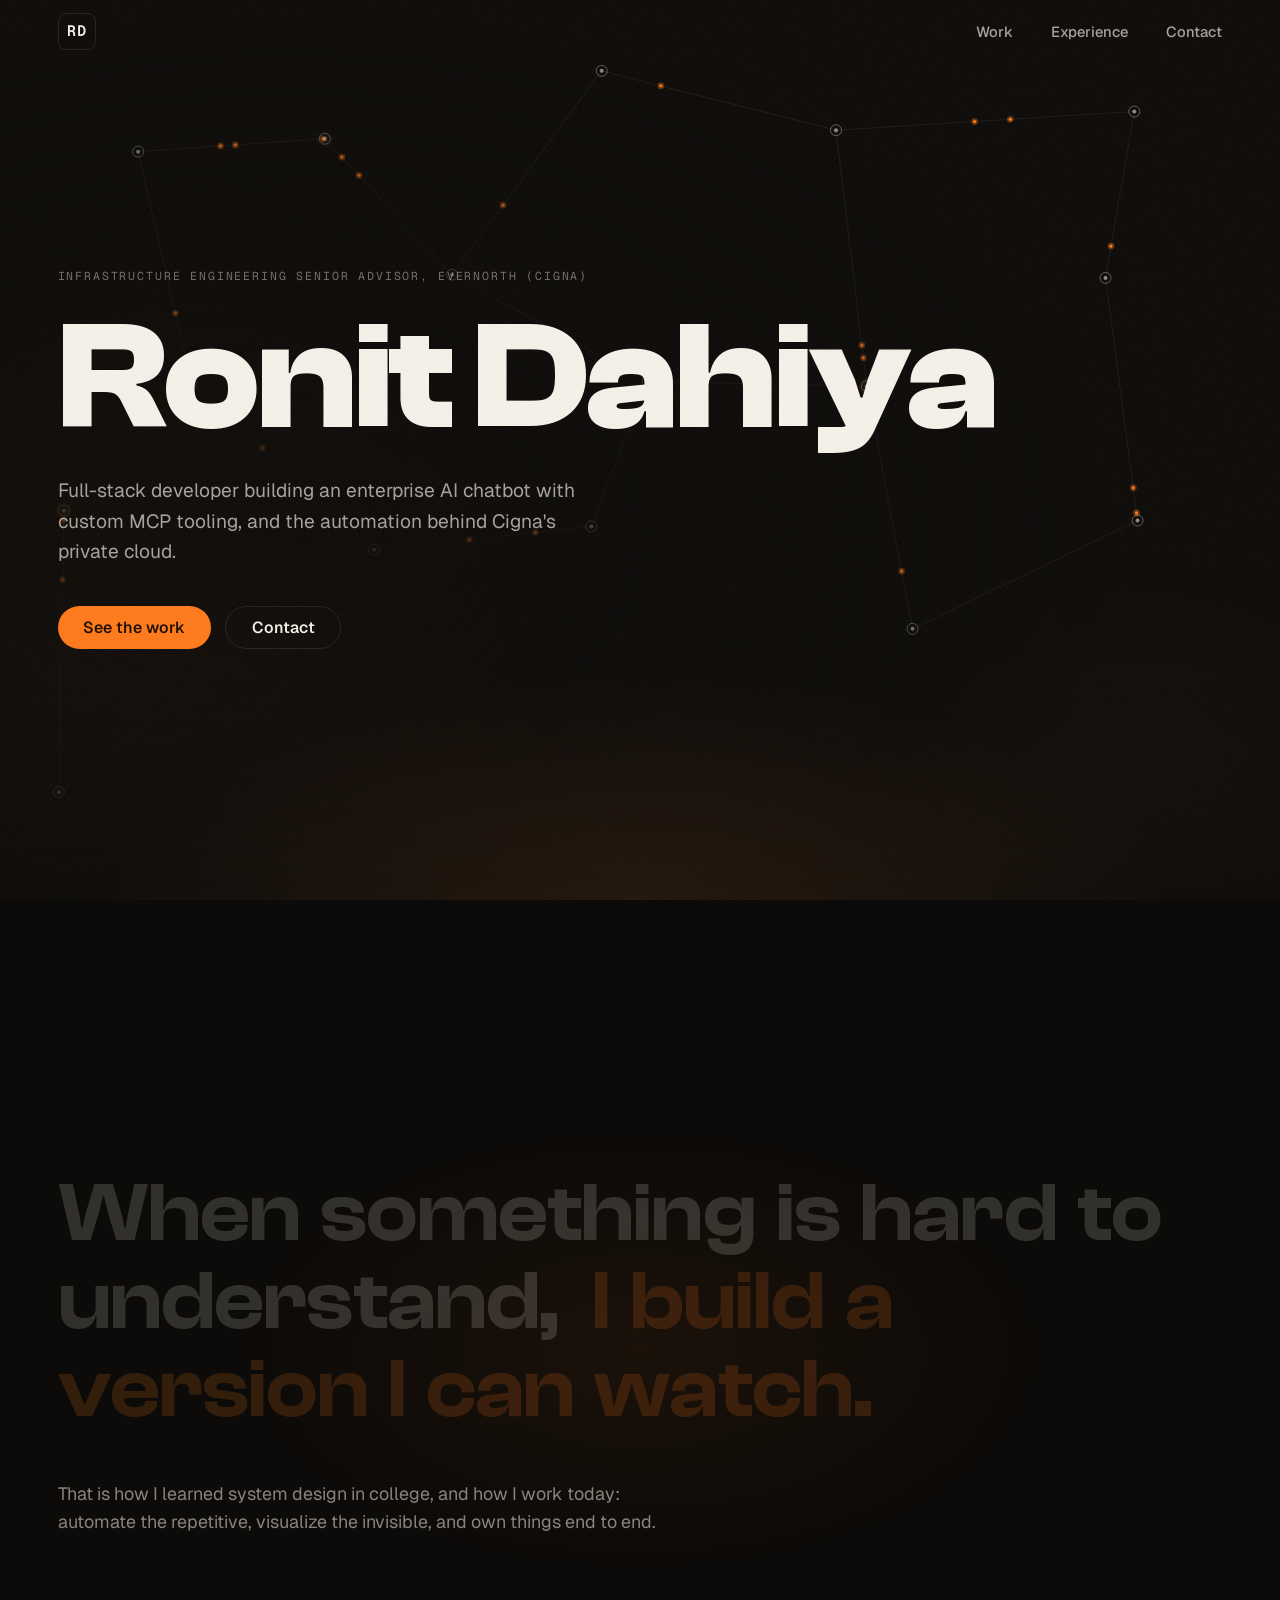
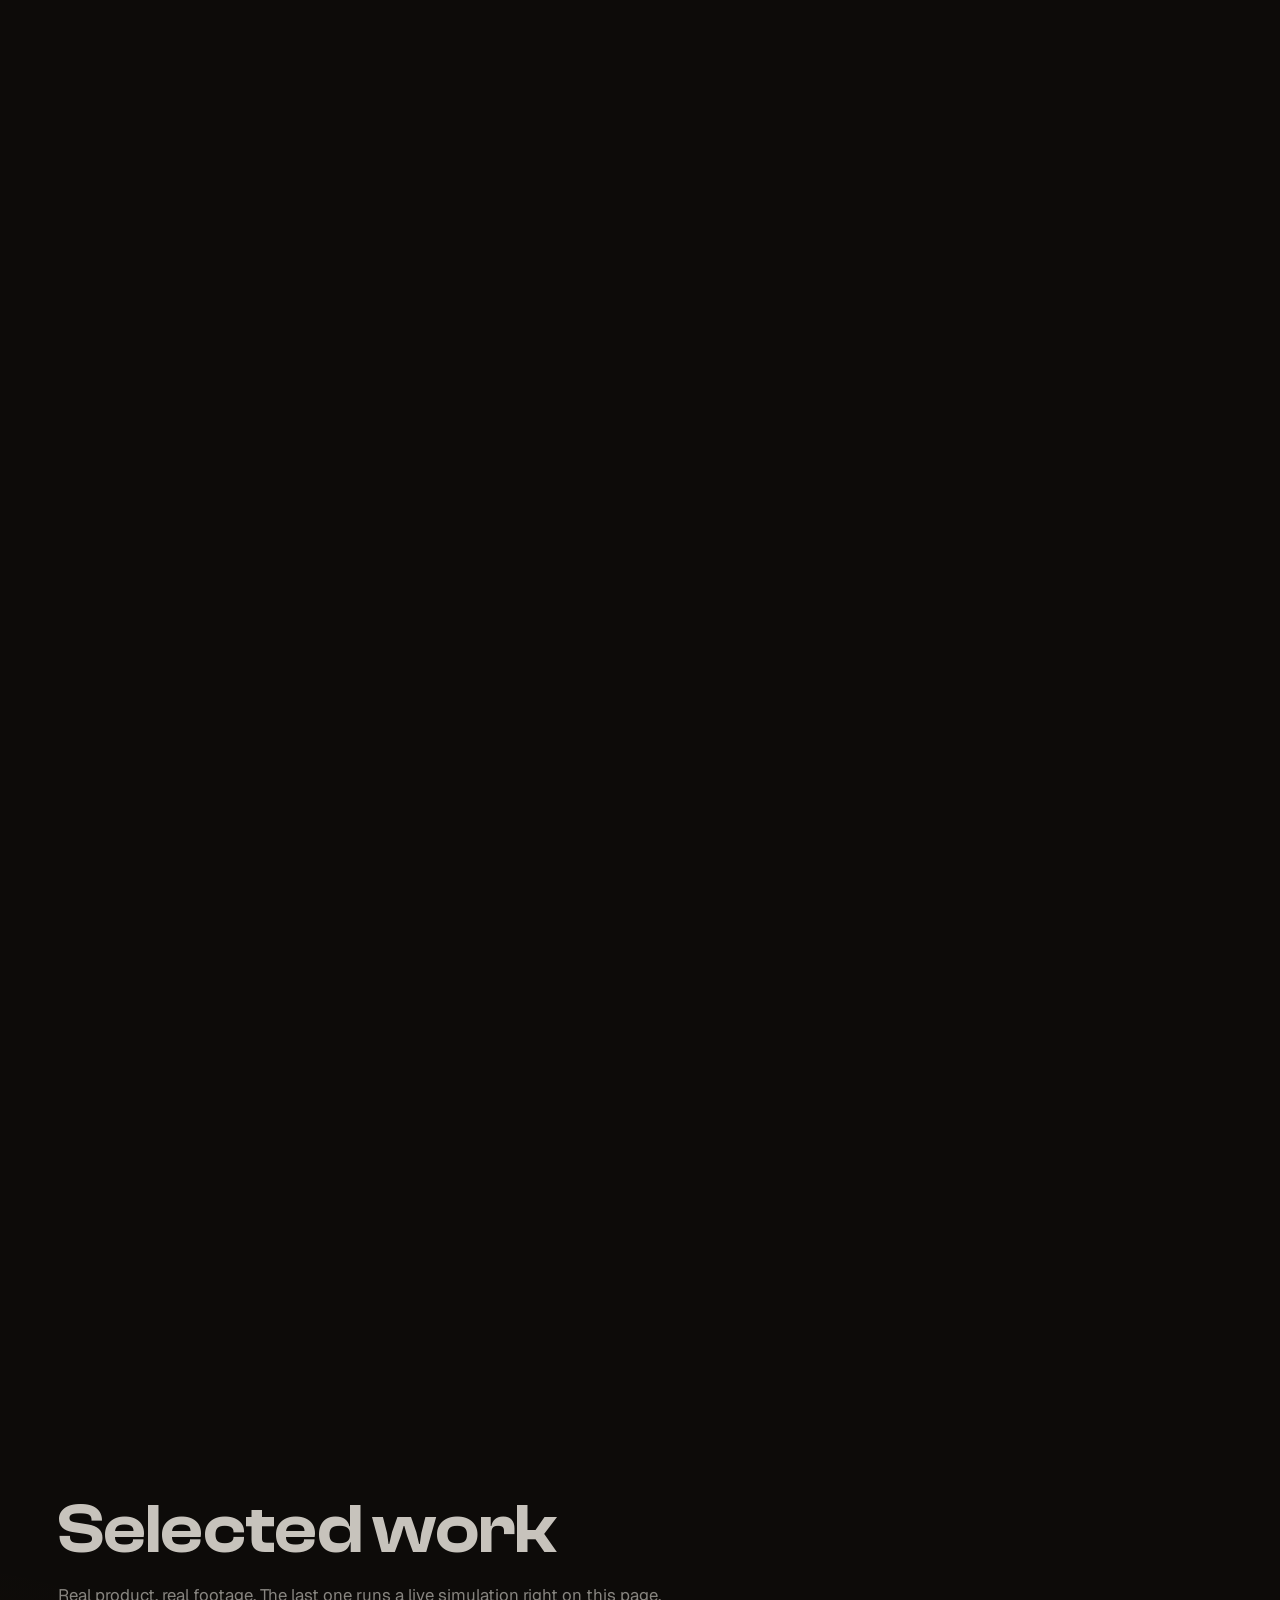
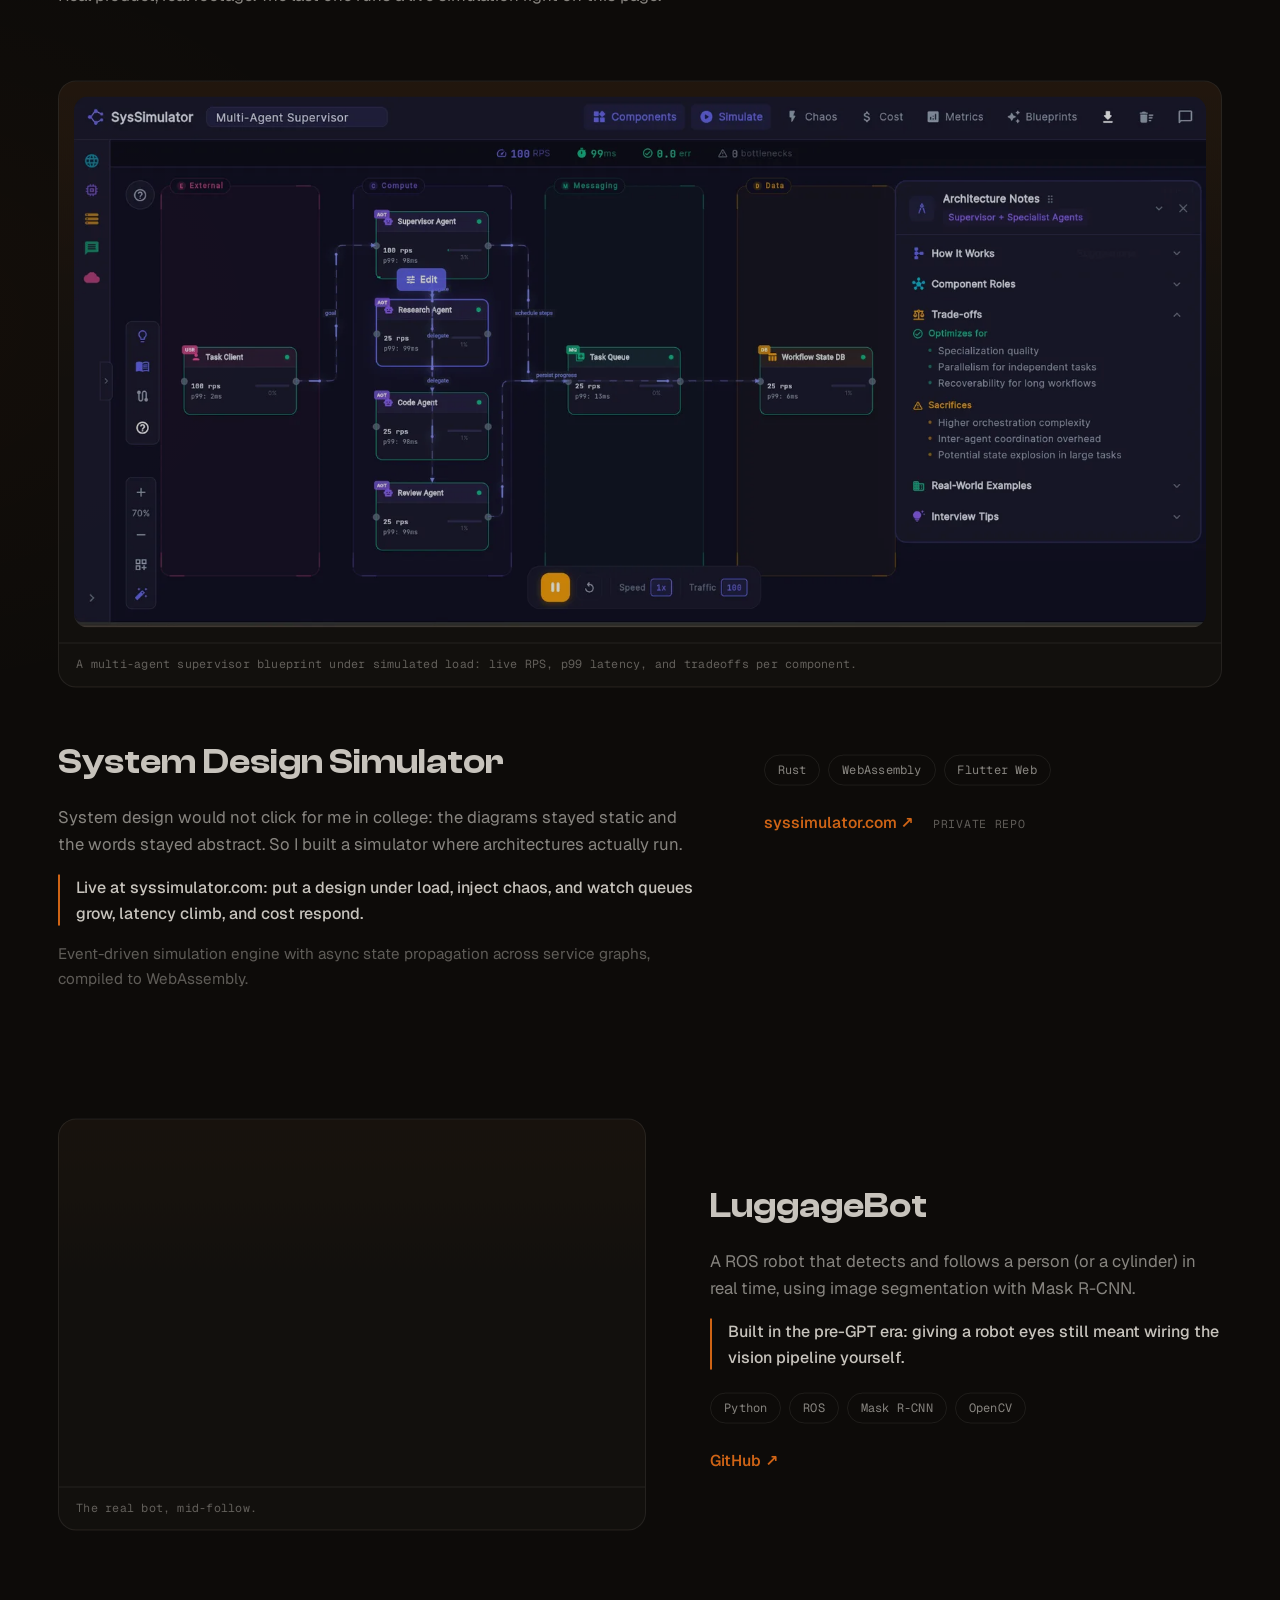
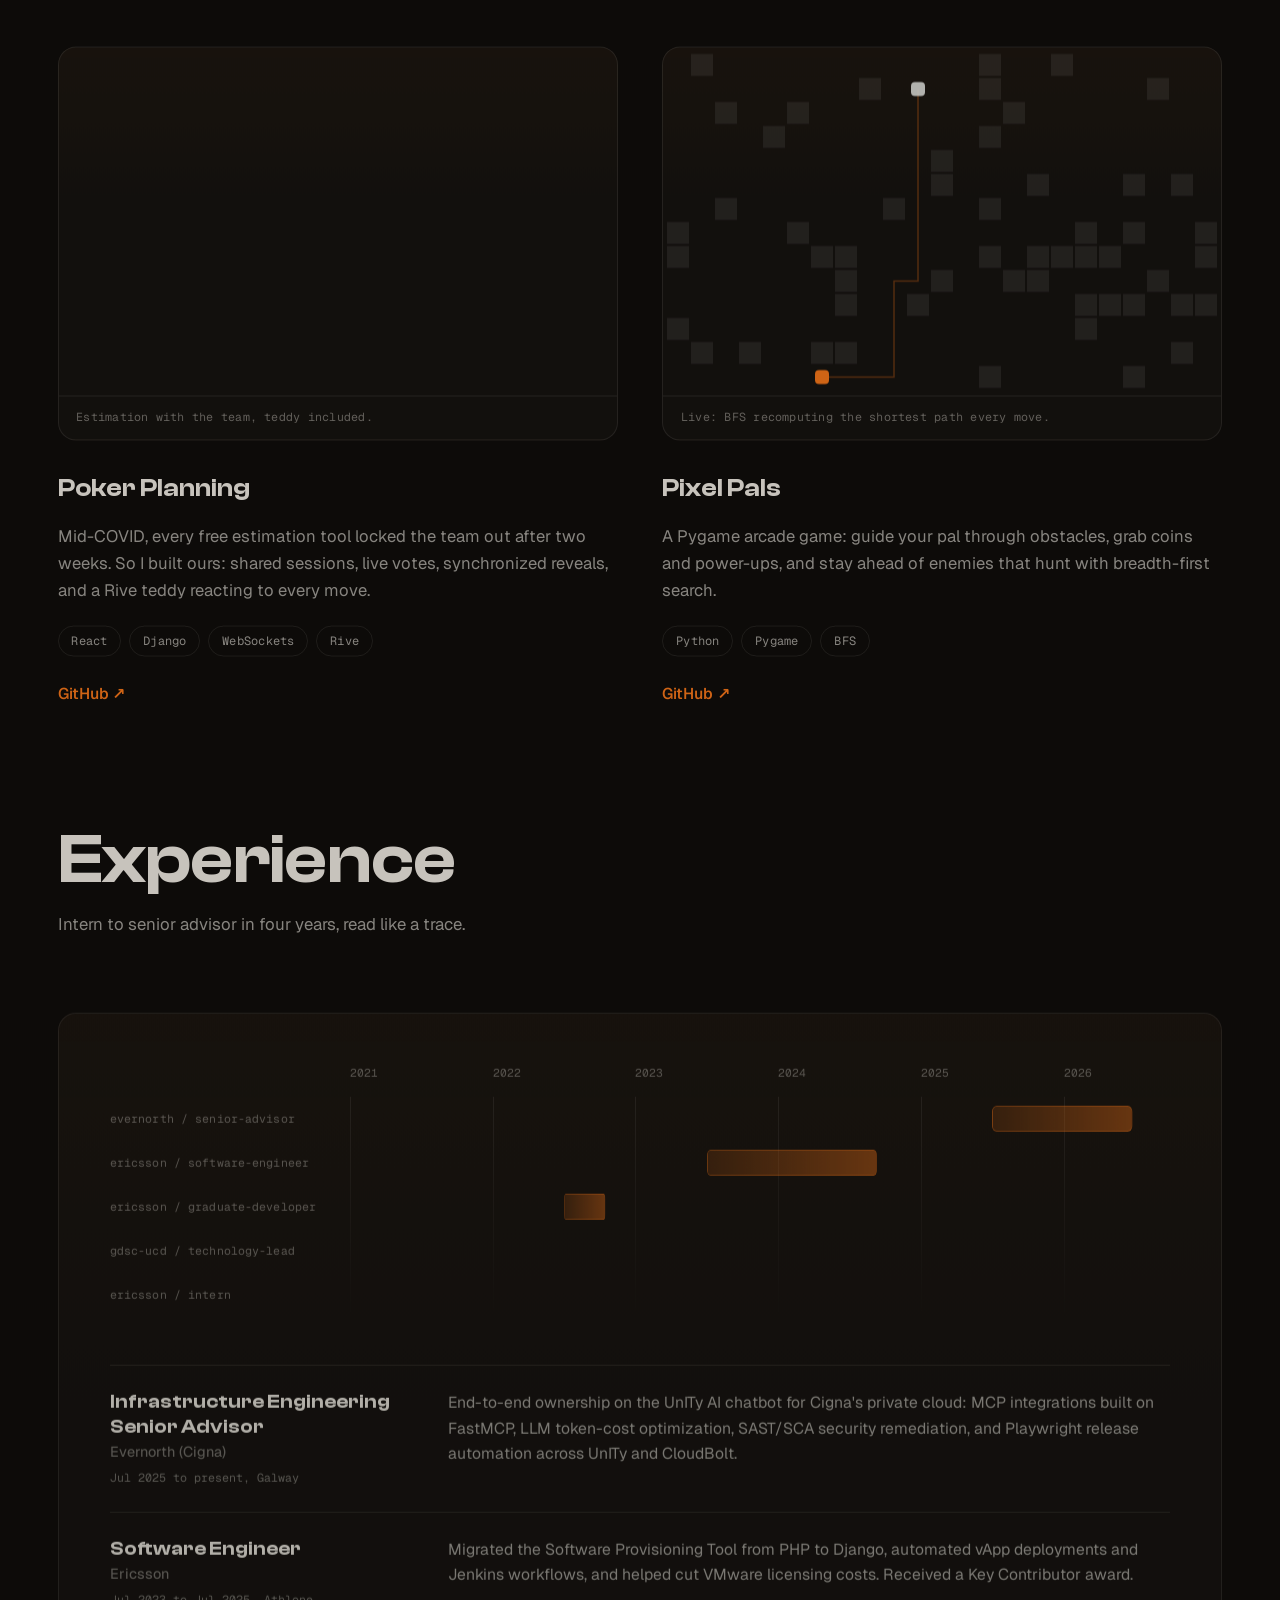
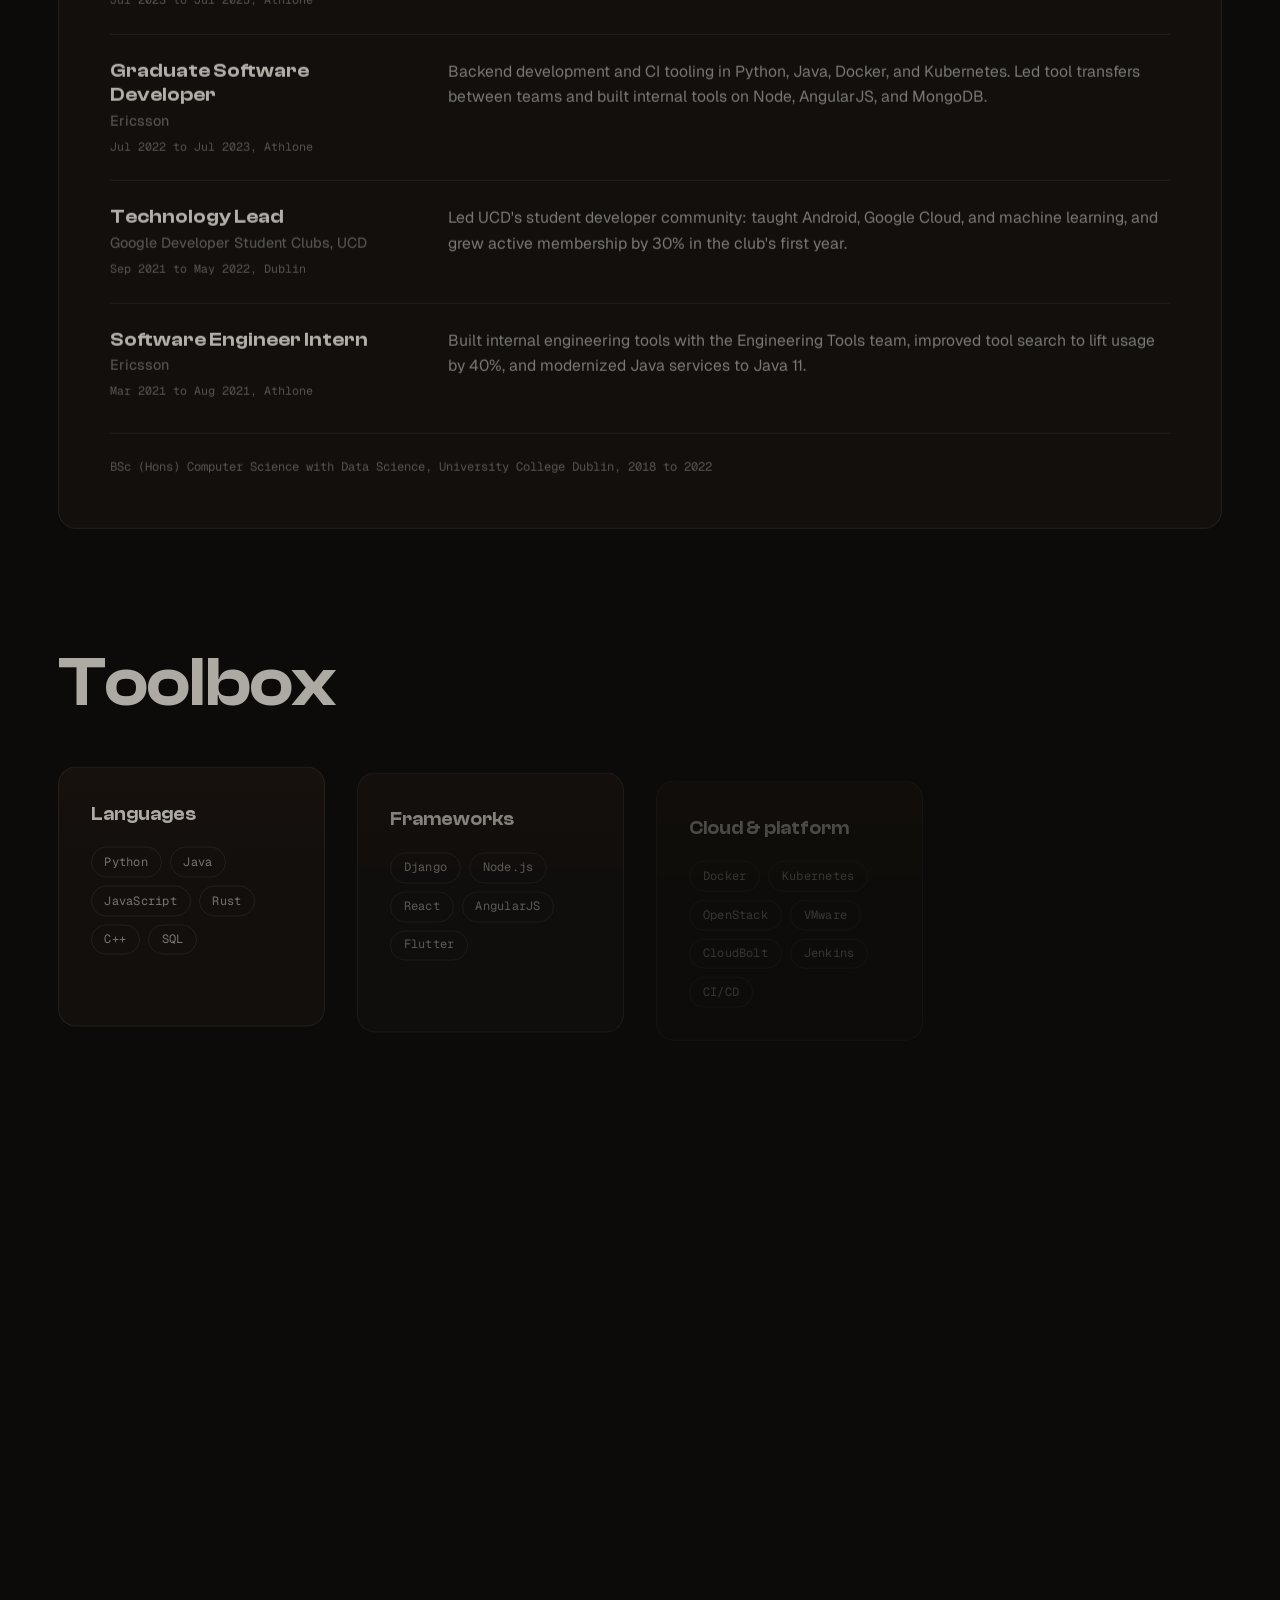
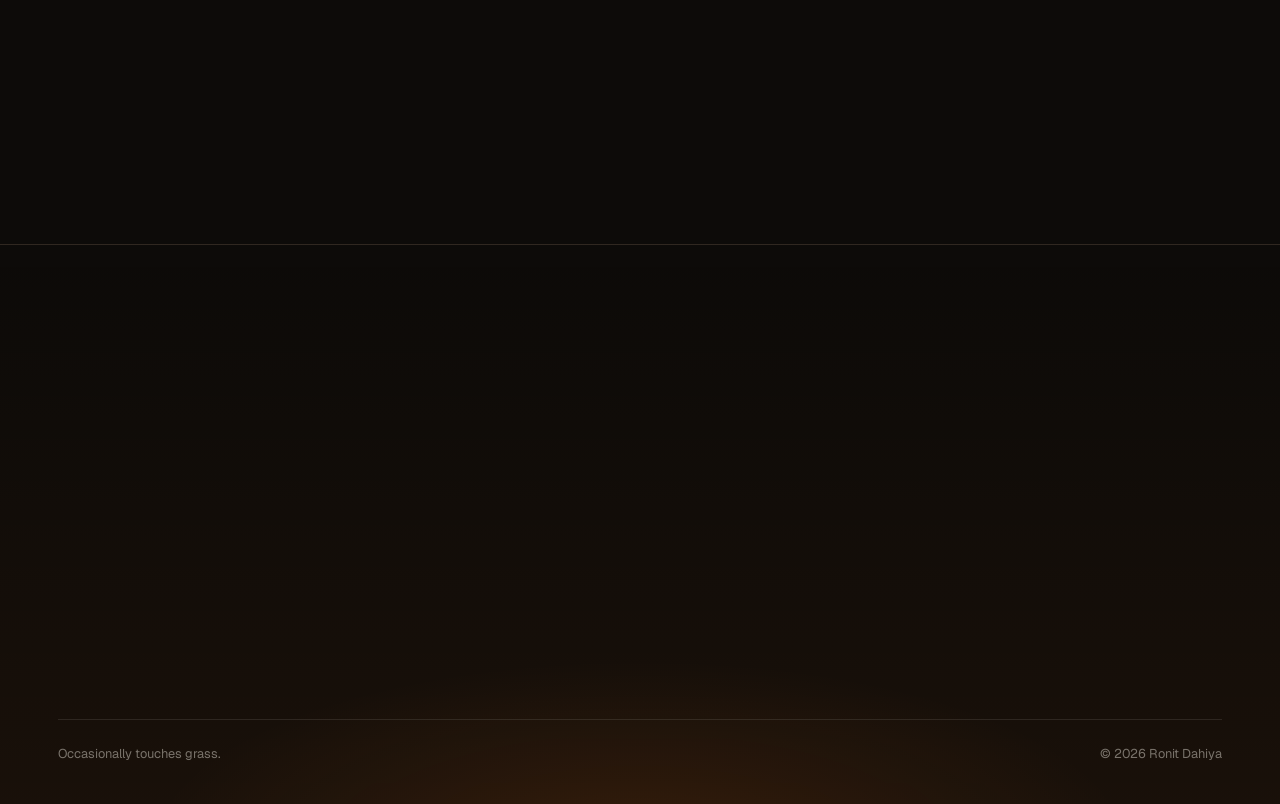
==== index.html @ dc26f8a1 "Uniform 16:10 project media, real SysSimulator screenshot, print safety All project videos and the B" ====
<!DOCTYPE html>
<html lang="en">
<head>
   <meta charset="utf-8" />
   <meta name="viewport" content="width=device-width, initial-scale=1" />
   <meta name="theme-color" content="#0d0b09" />
   <title>Ronit Dahiya | Full-Stack Developer &amp; Infrastructure Engineer</title>
   <meta name="description" content="Full-stack developer and Infrastructure Engineering Senior Advisor at Evernorth (Cigna). Building an enterprise AI chatbot with custom MCP tooling, private cloud automation, and tools that make hard things visible." />

   <link rel="canonical" href="https://illusionistboi.github.io/" />
   <meta property="og:type" content="website" />
   <meta property="og:title" content="Ronit Dahiya | Full-Stack Developer &amp; Infrastructure Engineer" />
   <meta property="og:description" content="Building an enterprise AI chatbot with custom MCP tooling and the automation behind Cigna's private cloud. Projects shown with real demos, one running live on the page." />
   <meta property="og:url" content="https://illusionistboi.github.io/" />
   <meta property="og:image" content="https://illusionistboi.github.io/assets/syssimulator.png" />
   <meta name="twitter:card" content="summary_large_image" />

   <link rel="icon" href="./favicon.ico?v=8" sizes="any" />
   <link rel="icon" type="image/png" sizes="96x96" href="./favicon/favicon-96x96.png?v=8" />
   <link rel="apple-touch-icon" sizes="180x180" href="./favicon/apple-touch-icon.png?v=8" />
   <link rel="manifest" href="./favicon/site.webmanifest?v=8" />

   <link rel="preload" href="./fonts/clash-display-700.woff2" as="font" type="font/woff2" crossorigin />
   <link rel="preload" href="./fonts/clash-display-600.woff2" as="font" type="font/woff2" crossorigin />
   <link rel="preload" href="./fonts/geist-latin-wght-normal.woff2" as="font" type="font/woff2" crossorigin />
   <link rel="preload" href="./fonts/geist-mono-latin-wght-normal.woff2" as="font" type="font/woff2" crossorigin />
   <link rel="stylesheet" href="./styles.css" />

   <script type="application/ld+json">
   {
      "@context": "https://schema.org",
      "@type": "Person",
      "name": "Ronit Dahiya",
      "jobTitle": "Infrastructure Engineering Senior Advisor",
      "worksFor": { "@type": "Organization", "name": "Evernorth (Cigna Group)" },
      "alumniOf": { "@type": "CollegeOrUniversity", "name": "University College Dublin" },
      "url": "https://illusionistboi.github.io/",
      "email": "mailto:ronitdahiya5120@gmail.com",
      "knowsAbout": ["Python", "Java", "Django", "Docker", "Kubernetes", "Model Context Protocol", "LLM applications", "Cloud automation", "Full-stack development"],
      "sameAs": [
         "https://github.com/IllusionistBoi",
         "https://www.linkedin.com/in/ronit-dahiya/"
      ]
   }
   </script>
</head>
<body>
   <div class="atmosphere" aria-hidden="true"><i class="ember ember-a"></i><i class="ember ember-b"></i></div>
   <div class="grain" aria-hidden="true"></div>
   <div class="scroll-progress" aria-hidden="true"><i></i></div>

   <a class="skip-link" href="#work">Skip to content</a>

   <nav class="nav" id="nav" aria-label="Primary">
      <a class="nav-brand" href="#top" aria-label="Back to top">RD</a>
      <div class="nav-links">
         <a href="#work">Work</a>
         <a href="#experience">Experience</a>
         <a href="#contact">Contact</a>
      </div>
   </nav>

   <header class="hero" id="top">
      <canvas id="system-map" aria-hidden="true"></canvas>
      <div class="hero-scrim" aria-hidden="true"></div>
      <div class="hero-inner">
         <p class="hero-eyebrow">Infrastructure Engineering Senior Advisor, Evernorth (Cigna)</p>
         <h1 class="hero-name">
            <span class="hero-word">Ronit</span>
            <span class="hero-word">Dahiya</span>
         </h1>
         <p class="hero-sub">Full-stack developer building an enterprise AI chatbot with custom MCP tooling, and the automation behind Cigna's private cloud.</p>
         <div class="hero-cta">
            <a class="btn btn-primary" href="#work">See the work</a>
            <a class="btn btn-ghost" href="#contact">Contact</a>
         </div>
      </div>
   </header>

   <main id="main">

      <!-- Signature line, scrubbed word by word while pinned -->
      <section class="statement" id="statement" aria-label="Statement">
         <div class="statement-inner">
            <p class="statement-text">
               <span class="statement-part">When something is hard to understand,</span>
               <span class="statement-part statement-hl">I build a version I can watch.</span>
            </p>
            <p class="statement-after" data-reveal>That is how I learned system design in college, and how I work today: automate the repetitive, visualize the invisible, and own things end to end.</p>
         </div>
      </section>

      <section class="work shell" id="work">
         <div class="section-head" data-reveal>
            <h2>Selected work</h2>
            <p class="section-lede">Real product, real footage. The last one runs a live simulation right on this page.</p>
         </div>

         <!-- Flagship: full-width -->
         <article class="feature" data-reveal>
            <div class="feature-media panel spotlight">
               <div class="media-frame">
                  <picture>
                     <source srcset="./assets/syssimulator.webp" type="image/webp" />
                     <img src="./assets/syssimulator.png" alt="SysSimulator: a multi-agent supervisor architecture running under simulated load, with live RPS, p99 latency, and per-component metrics" width="1894" height="888" loading="lazy" />
                  </picture>
               </div>
               <p class="demo-caption">A multi-agent supervisor blueprint under simulated load: live RPS, p99 latency, and tradeoffs per component.</p>
            </div>
            <div class="feature-info">
               <div class="project-body">
                  <h3>System Design Simulator</h3>
                  <p class="project-desc">System design would not click for me in college: the diagrams stayed static and the words stayed abstract. So I built a simulator where architectures actually run.</p>
                  <p class="project-impact">Live at syssimulator.com: put a design under load, inject chaos, and watch queues grow, latency climb, and cost respond.</p>
                  <p class="project-hook">Event-driven simulation engine with async state propagation across service graphs, compiled to WebAssembly.</p>
               </div>
               <div class="project-body">
                  <ul class="chips" role="list">
                     <li>Rust</li><li>WebAssembly</li><li>Flutter Web</li>
                  </ul>
                  <p class="project-links">
                     <a href="https://syssimulator.com/" target="_blank" rel="noopener noreferrer">syssimulator.com <span aria-hidden="true">&#8599;</span></a>
                     <span class="private-note">private repo</span>
                  </p>
               </div>
            </div>
         </article>

         <article class="project-row" data-reveal>
            <div class="project-media panel spotlight">
               <video src="./assets/luggagebot.mp4" autoplay muted loop playsinline preload="metadata" aria-label="LuggageBot following a target during a test run"></video>
               <p class="demo-caption">The real bot, mid-follow.</p>
            </div>
            <div class="project-body">
               <h3>LuggageBot</h3>
               <p class="project-desc">A ROS robot that detects and follows a person (or a cylinder) in real time, using image segmentation with Mask R-CNN.</p>
               <p class="project-impact">Built in the pre-GPT era: giving a robot eyes still meant wiring the vision pipeline yourself.</p>
               <ul class="chips" role="list">
                  <li>Python</li><li>ROS</li><li>Mask R-CNN</li><li>OpenCV</li>
               </ul>
               <p class="project-links">
                  <a href="https://github.com/IllusionistBoi/LuggageBot" target="_blank" rel="noopener noreferrer">GitHub <span aria-hidden="true">&#8599;</span></a>
               </p>
            </div>
         </article>

         <div class="project-duo">
            <article class="project-card" data-reveal>
               <div class="project-media panel spotlight">
                  <video src="./assets/pokerplanning.mp4" autoplay muted loop playsinline preload="metadata" aria-label="Poker Planning app: a session with synchronized voting and card reveals"></video>
                  <p class="demo-caption">Estimation with the team, teddy included.</p>
               </div>
               <div class="project-body">
                  <h3>Poker Planning</h3>
                  <p class="project-desc">Mid-COVID, every free estimation tool locked the team out after two weeks. So I built ours: shared sessions, live votes, synchronized reveals, and a Rive teddy reacting to every move.</p>
                  <ul class="chips" role="list">
                     <li>React</li><li>Django</li><li>WebSockets</li><li>Rive</li>
                  </ul>
                  <p class="project-links">
                     <a href="https://github.com/IllusionistBoi/my-app" target="_blank" rel="noopener noreferrer">GitHub <span aria-hidden="true">&#8599;</span></a>
                  </p>
               </div>
            </article>

            <article class="project-card" data-reveal>
               <div class="project-media panel spotlight">
                  <canvas data-demo="bfs" aria-label="Animation of an enemy using breadth-first search to chase a player through a maze"></canvas>
                  <p class="demo-caption">Live: BFS recomputing the shortest path every move.</p>
               </div>
               <div class="project-body">
                  <h3>Pixel Pals</h3>
                  <p class="project-desc">A Pygame arcade game: guide your pal through obstacles, grab coins and power-ups, and stay ahead of enemies that hunt with breadth-first search.</p>
                  <ul class="chips" role="list">
                     <li>Python</li><li>Pygame</li><li>BFS</li>
                  </ul>
                  <p class="project-links">
                     <a href="https://github.com/IllusionistBoi/Pixel-Pals" target="_blank" rel="noopener noreferrer">GitHub <span aria-hidden="true">&#8599;</span></a>
                  </p>
               </div>
            </article>
         </div>
      </section>

      <!-- Career rendered as a distributed trace: label gutter + shared time axis -->
      <section class="experience shell" id="experience">
         <div class="section-head" data-reveal>
            <h2>Experience</h2>
            <p class="section-lede">Intern to senior advisor in four years, read like a trace.</p>
         </div>
         <div class="trace panel spotlight" data-reveal>
            <div class="trace-chart" aria-hidden="true">
               <div class="trace-years">
                  <span style="--x: 0%">2021</span>
                  <span style="--x: 17.4%">2022</span>
                  <span style="--x: 34.8%">2023</span>
                  <span style="--x: 52.2%">2024</span>
                  <span style="--x: 69.6%">2025</span>
                  <span style="--x: 87%">2026</span>
               </div>
               <div class="trace-rows-chart">
                  <div class="trace-gridlines">
                     <i style="--x: 0%"></i><i style="--x: 17.4%"></i><i style="--x: 34.8%"></i><i style="--x: 52.2%"></i><i style="--x: 69.6%"></i><i style="--x: 87%"></i>
                  </div>
                  <div class="tr-row" data-trace="0">
                     <span class="tr-label">evernorth / senior-advisor</span>
                     <div class="tr-track"><div class="tr-bar" style="--from: 78.3%; --to: 100%"></div></div>
                  </div>
                  <div class="tr-row" data-trace="1">
                     <span class="tr-label">ericsson / software-engineer</span>
                     <div class="tr-track"><div class="tr-bar" style="--from: 43.5%; --to: 78.3%"></div></div>
                  </div>
                  <div class="tr-row" data-trace="2">
                     <span class="tr-label">ericsson / graduate-developer</span>
                     <div class="tr-track"><div class="tr-bar" style="--from: 26.1%; --to: 43.5%"></div></div>
                  </div>
                  <div class="tr-row" data-trace="3">
                     <span class="tr-label">gdsc-ucd / technology-lead</span>
                     <div class="tr-track"><div class="tr-bar" style="--from: 11.6%; --to: 23.2%"></div></div>
                  </div>
                  <div class="tr-row" data-trace="4">
                     <span class="tr-label">ericsson / intern</span>
                     <div class="tr-track"><div class="tr-bar" style="--from: 3%; --to: 10.1%"></div></div>
                  </div>
               </div>
            </div>

            <ol class="trace-roles" role="list">
               <li class="trace-role" data-trace="0">
                  <div>
                     <h3>Infrastructure Engineering Senior Advisor<span class="trace-org">Evernorth (Cigna)</span></h3>
                     <p class="trace-dates">Jul 2025 to present, Galway</p>
                  </div>
                  <p class="trace-desc">End-to-end ownership on the UnITy AI chatbot for Cigna's private cloud: MCP integrations built on FastMCP, LLM token-cost optimization, SAST/SCA security remediation, and Playwright release automation across UnITy and CloudBolt.</p>
               </li>
               <li class="trace-role" data-trace="1">
                  <div>
                     <h3>Software Engineer<span class="trace-org">Ericsson</span></h3>
                     <p class="trace-dates">Jul 2023 to Jul 2025, Athlone</p>
                  </div>
                  <p class="trace-desc">Migrated the Software Provisioning Tool from PHP to Django, automated vApp deployments and Jenkins workflows, and helped cut VMware licensing costs. Received a Key Contributor award.</p>
               </li>
               <li class="trace-role" data-trace="2">
                  <div>
                     <h3>Graduate Software Developer<span class="trace-org">Ericsson</span></h3>
                     <p class="trace-dates">Jul 2022 to Jul 2023, Athlone</p>
                  </div>
                  <p class="trace-desc">Backend development and CI tooling in Python, Java, Docker, and Kubernetes. Led tool transfers between teams and built internal tools on Node, AngularJS, and MongoDB.</p>
               </li>
               <li class="trace-role" data-trace="3">
                  <div>
                     <h3>Technology Lead<span class="trace-org">Google Developer Student Clubs, UCD</span></h3>
                     <p class="trace-dates">Sep 2021 to May 2022, Dublin</p>
                  </div>
                  <p class="trace-desc">Led UCD's student developer community: taught Android, Google Cloud, and machine learning, and grew active membership by 30% in the club's first year.</p>
               </li>
               <li class="trace-role" data-trace="4">
                  <div>
                     <h3>Software Engineer Intern<span class="trace-org">Ericsson</span></h3>
                     <p class="trace-dates">Mar 2021 to Aug 2021, Athlone</p>
                  </div>
                  <p class="trace-desc">Built internal engineering tools with the Engineering Tools team, improved tool search to lift usage by 40%, and modernized Java services to Java 11.</p>
               </li>
            </ol>
            <p class="trace-edu">BSc (Hons) Computer Science with Data Science, University College Dublin, 2018 to 2022</p>
         </div>
      </section>

      <section class="toolbox shell" id="toolbox" aria-label="Toolbox">
         <h2 data-reveal>Toolbox</h2>
         <div class="toolbox-grid">
            <div class="tool-group panel spotlight" data-reveal>
               <h3>Languages</h3>
               <ul class="chips" role="list">
                  <li>Python</li><li>Java</li><li>JavaScript</li><li>Rust</li><li>C++</li><li>SQL</li>
               </ul>
            </div>
            <div class="tool-group panel spotlight" data-reveal>
               <h3>Frameworks</h3>
               <ul class="chips" role="list">
                  <li>Django</li><li>Node.js</li><li>React</li><li>AngularJS</li><li>Flutter</li>
               </ul>
            </div>
            <div class="tool-group panel spotlight" data-reveal>
               <h3>Cloud &amp; platform</h3>
               <ul class="chips" role="list">
                  <li>Docker</li><li>Kubernetes</li><li>OpenStack</li><li>VMware</li><li>CloudBolt</li><li>Jenkins</li><li>CI/CD</li>
               </ul>
            </div>
            <div class="tool-group panel spotlight" data-reveal>
               <h3>AI &amp; testing</h3>
               <ul class="chips" role="list">
                  <li>MCP</li><li>FastMCP</li><li>LLM cost optimization</li><li>Playwright</li><li>Selenium</li><li>Locust</li>
               </ul>
            </div>
         </div>
      </section>

      <section class="principles shell" id="principles" aria-label="How I work">
         <h2 data-reveal>How I work</h2>
         <ul class="principles-list" role="list">
            <li data-reveal><span class="hl">Automate</span> the boring parts.</li>
            <li data-reveal>If you can't <span class="hl">see</span> it, you can't fix it.</li>
            <li data-reveal>Own things <span class="hl">end to end</span>.</li>
         </ul>
      </section>

      <footer class="contact" id="contact">
         <div class="contact-inner">
            <h2 data-reveal>Have something worth building?</h2>
            <a class="contact-email" href="mailto:ronitdahiya5120@gmail.com" data-reveal>ronitdahiya5120@gmail.com</a>
            <div class="contact-links" data-reveal>
               <a href="https://github.com/IllusionistBoi" target="_blank" rel="noopener noreferrer">GitHub <span aria-hidden="true">&#8599;</span></a>
               <a href="https://www.linkedin.com/in/ronit-dahiya/" target="_blank" rel="noopener noreferrer">LinkedIn <span aria-hidden="true">&#8599;</span></a>
            </div>
            <div class="footer-meta">
               <p>Occasionally touches grass.</p>
               <p>&copy; 2026 Ronit Dahiya</p>
            </div>
         </div>
      </footer>

   </main>

   <script defer src="./vendor/gsap.min.js"></script>
   <script defer src="./vendor/ScrollTrigger.min.js"></script>
   <script defer src="./demos.js"></script>
   <script defer src="./main.js"></script>
</body>
</html>
---- styles.css ----
/* ------------------------------------------------------------------
   Ronit Dahiya, portfolio v2
   Theme: warm black + ember orange, locked dark at page level.
   Type: Clash Display (display), Geist (body), Geist Mono (annotations).
   Shape system: containers 18px, media 14px inside, pills for buttons
   and chips, trace bars 6px.
   Accent: one orange for the whole page. Red exists only as a semantic
   failure state inside the canvas simulations.
------------------------------------------------------------------- */

@font-face {
   font-family: 'Clash Display';
   src: url('./fonts/clash-display-500.woff2') format('woff2');
   font-weight: 500;
   font-display: swap;
}

@font-face {
   font-family: 'Clash Display';
   src: url('./fonts/clash-display-600.woff2') format('woff2');
   font-weight: 600;
   font-display: swap;
}

@font-face {
   font-family: 'Clash Display';
   src: url('./fonts/clash-display-700.woff2') format('woff2');
   font-weight: 700;
   font-display: swap;
}

@font-face {
   font-family: 'Geist';
   font-style: normal;
   font-weight: 100 900;
   font-display: swap;
   src: url('./fonts/geist-latin-wght-normal.woff2') format('woff2-variations');
}

@font-face {
   font-family: 'Geist Mono';
   font-style: normal;
   font-weight: 100 900;
   font-display: swap;
   src: url('./fonts/geist-mono-latin-wght-normal.woff2') format('woff2-variations');
}

:root {
   --bg: #0d0b09;
   --bg-raise: #151210;
   --bg-deep: #080706;
   --text: #f5f1e9;
   --muted: rgba(245, 241, 233, 0.66);
   --subtle: rgba(245, 241, 233, 0.44);
   --line: rgba(245, 241, 233, 0.1);
   --line-warm: rgba(255, 122, 26, 0.14);
   --accent: #ff7a1a;
   --accent-strong: #ff9142;
   --accent-soft: rgba(255, 122, 26, 0.14);
   --accent-mid: rgba(255, 122, 26, 0.45);

   --display: 'Clash Display', 'Geist', system-ui, sans-serif;
   --sans: 'Geist', system-ui, -apple-system, sans-serif;
   --mono: 'Geist Mono', ui-monospace, 'Cascadia Code', monospace;

   --max: 1440px;
   --gutter: clamp(1.25rem, 4.5vw, 4rem);
   --radius: 18px;
   --radius-media: 14px;

   /* Emil-strength curves */
   --ease-out: cubic-bezier(0.23, 1, 0.32, 1);
   --ease-in-out: cubic-bezier(0.77, 0, 0.175, 1);
   --t-fast: 160ms var(--ease-out);
   --t-base: 260ms var(--ease-out);
}

* { box-sizing: border-box; margin: 0; padding: 0; }

html {
   scroll-behavior: smooth;
   color-scheme: dark;
}

body {
   font-family: var(--sans);
   background:
      radial-gradient(1200px 800px at 85% -10%, rgba(255, 122, 26, 0.05), transparent 60%),
      radial-gradient(1000px 700px at -10% 40%, rgba(255, 122, 26, 0.03), transparent 55%),
      var(--bg);
   color: var(--text);
   line-height: 1.6;
   -webkit-font-smoothing: antialiased;
   text-rendering: optimizeLegibility;
   overflow-x: hidden;
}

::selection { background: var(--accent-mid); color: #fff; }

section, footer { scroll-margin-top: 5rem; }

a {
   color: inherit;
   text-decoration: none;
   transition: color var(--t-fast), opacity var(--t-fast);
}

:focus-visible {
   outline: 2px solid var(--accent);
   outline-offset: 3px;
   border-radius: 4px;
}

.hl { color: var(--accent); }

/* ------------------------------------------------------- ATMOSPHERE */

.atmosphere {
   position: fixed;
   inset: 0;
   z-index: -1;
   overflow: hidden;
   pointer-events: none;
}

.ember {
   position: absolute;
   display: block;
   border-radius: 50%;
   will-change: transform;
}

.ember-a {
   width: 72vw;
   height: 72vw;
   left: -22vw;
   top: 20vh;
   background: radial-gradient(circle, rgba(255, 122, 26, 0.07), transparent 62%);
   animation: drift-a 46s ease-in-out infinite alternate;
}

.ember-b {
   width: 58vw;
   height: 58vw;
   right: -18vw;
   top: 55vh;
   background: radial-gradient(circle, rgba(255, 145, 66, 0.055), transparent 60%);
   animation: drift-b 58s ease-in-out infinite alternate;
}

@keyframes drift-a {
   from { transform: translate3d(0, 0, 0) scale(1); }
   to   { transform: translate3d(10vw, -14vh, 0) scale(1.15); }
}

@keyframes drift-b {
   from { transform: translate3d(0, 0, 0) scale(1.1); }
   to   { transform: translate3d(-12vw, 10vh, 0) scale(0.95); }
}

.grain {
   position: fixed;
   inset: 0;
   z-index: 80;
   pointer-events: none;
   opacity: 0.05;
   background-image: url("data:image/svg+xml,%3Csvg xmlns='http://www.w3.org/2000/svg' width='180' height='180'%3E%3Cfilter id='n'%3E%3CfeTurbulence type='fractalNoise' baseFrequency='0.85' numOctaves='2' stitchTiles='stitch'/%3E%3C/filter%3E%3Crect width='100%25' height='100%25' filter='url(%23n)'/%3E%3C/svg%3E");
   background-size: 180px 180px;
}

.scroll-progress {
   position: fixed;
   inset: 0 0 auto 0;
   height: 2px;
   z-index: 90;
   pointer-events: none;
}

.scroll-progress i {
   display: block;
   height: 100%;
   background: linear-gradient(to right, var(--accent), var(--accent-strong));
   transform: scaleX(0);
   transform-origin: left;
}

.skip-link {
   position: fixed;
   top: -100px;
   left: 1rem;
   z-index: 100;
   padding: 0.6rem 1.1rem;
   background: var(--accent);
   color: #1c0e00;
   font-weight: 600;
   border-radius: 999px;
   transition: top var(--t-fast);
}

.skip-link:focus-visible { top: 1rem; }

/* ------------------------------------------------------------------ NAV */

.nav {
   position: fixed;
   inset: 0 0 auto 0;
   z-index: 50;
   display: flex;
   align-items: center;
   justify-content: space-between;
   height: 64px;
   padding: 0 var(--gutter);
   transition: background-color var(--t-base), border-color var(--t-base);
   border-bottom: 1px solid transparent;
}

.nav.is-stuck {
   background: rgba(13, 11, 9, 0.72);
   -webkit-backdrop-filter: blur(14px) saturate(140%);
   backdrop-filter: blur(14px) saturate(140%);
   border-bottom-color: var(--line);
}

.nav-brand {
   font-family: var(--mono);
   font-weight: 600;
   font-size: 0.95rem;
   letter-spacing: 0.04em;
   color: var(--text);
   padding: 0.35rem 0.55rem;
   border: 1px solid var(--line);
   border-radius: 8px;
   transition: border-color var(--t-fast), color var(--t-fast);
}

.nav-brand:hover { border-color: var(--accent-mid); color: var(--accent); }

.nav-links {
   display: flex;
   gap: clamp(1.25rem, 3vw, 2.5rem);
}

.nav-links a {
   font-size: 0.92rem;
   font-weight: 500;
   color: var(--muted);
   position: relative;
   padding: 0.25rem 0;
}

.nav-links a::after {
   content: '';
   position: absolute;
   left: 0;
   bottom: 0;
   width: 100%;
   height: 1px;
   background: var(--accent);
   transform: scaleX(0);
   transform-origin: right;
   transition: transform var(--t-base);
}

.nav-links a:hover,
.nav-links a.active { color: var(--text); }

.nav-links a:hover::after,
.nav-links a.active::after { transform: scaleX(1); transform-origin: left; }

/* ------------------------------------------------------------------ HERO */

.hero {
   position: relative;
   min-height: 100dvh;
   display: flex;
   align-items: center;
   padding: 5rem var(--gutter) 4rem;
   overflow: hidden;
}

#system-map {
   position: absolute;
   inset: 0;
   width: 100%;
   height: 100%;
   z-index: 0;
}

.hero-scrim {
   position: absolute;
   inset: 0;
   z-index: 1;
   pointer-events: none;
   background:
      radial-gradient(1100px 700px at 22% 60%, rgba(13, 11, 9, 0.9), rgba(13, 11, 9, 0.3) 55%, transparent 75%),
      linear-gradient(to top, var(--bg) 0%, transparent 24%);
}

.hero::after {
   /* ember horizon */
   content: '';
   position: absolute;
   left: 0;
   right: 0;
   bottom: -1px;
   height: 30vh;
   z-index: 1;
   pointer-events: none;
   background: radial-gradient(60% 120% at 50% 100%, rgba(255, 122, 26, 0.09), transparent 70%);
}

.hero-inner {
   position: relative;
   z-index: 2;
   width: 100%;
   max-width: var(--max);
   margin: 0 auto;
}

.hero-eyebrow {
   font-family: var(--mono);
   font-size: 0.72rem;
   letter-spacing: 0.16em;
   text-transform: uppercase;
   color: var(--subtle);
   margin-bottom: 1.3rem;
   opacity: 0;
   animation: hero-fade 0.9s var(--ease-out) 0.05s forwards;
}

.hero-name {
   font-family: var(--display);
   font-size: clamp(3.8rem, 12vw, 10rem);
   font-weight: 700;
   letter-spacing: -0.015em;
   line-height: 0.94;
   margin-bottom: 1.6rem;
}

.hero-word {
   display: inline-block;
   opacity: 0;
   transform: translateY(0.5em);
   filter: blur(6px);
   animation: hero-rise 1s var(--ease-out) forwards;
}

.hero-word:nth-child(2) { animation-delay: 0.12s; }

.hero-sub {
   max-width: 33rem;
   font-size: clamp(1.05rem, 1.5vw, 1.25rem);
   color: var(--muted);
   opacity: 0;
   animation: hero-fade 0.9s var(--ease-out) 0.45s forwards;
}

.hero-cta {
   display: flex;
   flex-wrap: wrap;
   gap: 0.9rem;
   margin-top: 2.4rem;
   opacity: 0;
   animation: hero-fade 0.9s var(--ease-out) 0.65s forwards;
}

@keyframes hero-rise {
   to { opacity: 1; transform: translateY(0); filter: blur(0); }
}

@keyframes hero-fade {
   from { opacity: 0; transform: translateY(12px); }
   to { opacity: 1; transform: translateY(0); }
}

.btn {
   display: inline-flex;
   align-items: center;
   gap: 0.45rem;
   padding: 0.78rem 1.6rem;
   border-radius: 999px;
   font-weight: 560;
   font-size: 1rem;
   line-height: 1;
   white-space: nowrap;
   transition: transform var(--t-fast), background-color var(--t-fast), border-color var(--t-fast), color var(--t-fast), box-shadow var(--t-fast);
}

.btn:active { transform: scale(0.97); }

.btn-primary {
   background: var(--accent);
   color: #1c0e00;
}

.btn-primary:hover {
   background: var(--accent-strong);
   box-shadow: 0 6px 30px -8px rgba(255, 122, 26, 0.55);
}

.btn-ghost {
   border: 1px solid var(--line);
   color: var(--text);
}

.btn-ghost:hover { border-color: var(--accent-mid); color: var(--accent); }

/* ------------------------------------------------------------------ SECTION SHELL */

main { position: relative; z-index: 2; }

.shell {
   max-width: var(--max);
   margin: 0 auto;
   padding-left: var(--gutter);
   padding-right: var(--gutter);
}

.work, .experience, .toolbox, .principles {
   padding-top: clamp(6rem, 13vh, 10rem);
}

.section-head { margin-bottom: clamp(2.5rem, 6vw, 4.5rem); }

h2 {
   font-family: var(--display);
   font-size: clamp(2.6rem, 5.5vw, 4.6rem);
   font-weight: 600;
   letter-spacing: -0.01em;
   line-height: 1.02;
}

.section-lede {
   margin-top: 1rem;
   color: var(--muted);
   max-width: 38rem;
   font-size: 1.05rem;
}

/* Reveal primitive: initial state set by GSAP (reversible on scroll-up).
   Without JS, everything stays visible. */

/* ------------------------------------------------------------------ STATEMENT */

.statement {
   position: relative;
   min-height: 100dvh;
   display: flex;
   align-items: center;
   overflow: hidden;
}

.statement::before {
   content: '';
   position: absolute;
   left: 50%;
   top: 50%;
   width: 90vw;
   height: 70vh;
   transform: translate(-50%, -50%);
   background: radial-gradient(50% 50% at 50% 50%, rgba(255, 122, 26, 0.06), transparent 70%);
   pointer-events: none;
}

.statement-inner {
   position: relative;
   max-width: var(--max);
   margin: 0 auto;
   padding: 0 var(--gutter);
}

.statement-text {
   font-family: var(--display);
   font-size: clamp(2.5rem, 6.5vw, 5.6rem);
   font-weight: 600;
   letter-spacing: -0.01em;
   line-height: 1.06;
   max-width: 17em;
}

.statement-part { color: var(--text); }
.statement-hl, .statement-hl .word { color: var(--accent); }

.statement-text .word {
   display: inline-block;
   margin-right: 0.24em;
   opacity: var(--word-o, 1);
}

.statement-after {
   margin-top: 2.4rem;
   max-width: 40rem;
   color: var(--muted);
   font-size: clamp(1.05rem, 1.4vw, 1.2rem);
}

/* ------------------------------------------------------------------ PANELS */

.panel {
   position: relative;
   background:
      linear-gradient(180deg, rgba(255, 122, 26, 0.03), transparent 40%),
      var(--bg-raise);
   border: 1px solid var(--line);
   border-radius: var(--radius);
   overflow: hidden;
}

/* Spotlight border: a warm glow that follows the pointer (hover-capable
   devices only; coordinates set from main.js). */
@media (hover: hover) and (pointer: fine) {
   .spotlight::after {
      content: '';
      position: absolute;
      inset: 0;
      border-radius: inherit;
      pointer-events: none;
      background: radial-gradient(340px circle at var(--mx, 50%) var(--my, 50%), rgba(255, 122, 26, 0.09), transparent 65%);
      opacity: 0;
      transition: opacity 300ms ease;
   }

   .spotlight:hover::after { opacity: 1; }
}

/* ------------------------------------------------------------------ WORK */

.feature { margin-bottom: clamp(5rem, 10vw, 8rem); }

.feature-media {
   display: block;
   position: relative;
}

.feature-media img {
   display: block;
   width: 100%;
   height: auto;
   border-radius: var(--radius-media);
   transition: transform 600ms var(--ease-out);
}

.feature-media .media-frame {
   padding: clamp(0.6rem, 1.2vw, 1rem);
   background: linear-gradient(180deg, rgba(255, 122, 26, 0.05), transparent 55%);
}

.feature-media:hover img { transform: scale(1.012); }

.demo-caption {
   font-family: var(--mono);
   font-size: 0.73rem;
   letter-spacing: 0.02em;
   color: var(--subtle);
   padding: 0.7rem 1.1rem 0.8rem;
   border-top: 1px solid var(--line);
}

.feature-info {
   display: grid;
   grid-template-columns: 1.4fr 1fr;
   gap: clamp(2rem, 5vw, 5rem);
   margin-top: clamp(1.8rem, 3.5vw, 2.8rem);
   align-items: start;
}

.project-body h3 {
   font-family: var(--display);
   font-size: clamp(1.7rem, 2.8vw, 2.4rem);
   font-weight: 600;
   letter-spacing: 0;
   margin-bottom: 0.9rem;
}

.project-desc { color: var(--muted); font-size: 1.04rem; }

.project-impact {
   margin-top: 1.1rem;
   padding-left: 1rem;
   border-left: 2px solid var(--accent);
   color: var(--text);
   font-weight: 500;
}

.project-hook {
   margin-top: 1rem;
   color: var(--subtle);
   font-size: 0.95rem;
}

.chips {
   display: flex;
   flex-wrap: wrap;
   gap: 0.5rem;
   margin-top: 1.4rem;
   list-style: none;
}

.chips li {
   font-family: var(--mono);
   font-size: 0.75rem;
   letter-spacing: 0.02em;
   color: var(--muted);
   padding: 0.3rem 0.8rem;
   border: 1px solid var(--line);
   border-radius: 999px;
   transition: color var(--t-fast), border-color var(--t-fast), transform var(--t-fast), background-color var(--t-fast);
}

@media (hover: hover) and (pointer: fine) {
   .chips li:hover {
      color: var(--accent);
      border-color: var(--accent-mid);
      transform: translateY(-2px);
      background: rgba(255, 122, 26, 0.06);
   }
}

.project-links {
   display: flex;
   align-items: baseline;
   gap: 1.2rem;
   margin-top: 1.5rem;
}

.project-links a {
   font-weight: 550;
   font-size: 0.98rem;
   color: var(--accent);
   border-bottom: 1px solid transparent;
   transition: border-color var(--t-fast);
}

.project-links a:hover { border-bottom-color: var(--accent-mid); }

.private-note {
   font-family: var(--mono);
   font-size: 0.72rem;
   letter-spacing: 0.06em;
   text-transform: uppercase;
   color: var(--subtle);
}

/* split rows */
.project-row {
   display: grid;
   grid-template-columns: 1.15fr 1fr;
   gap: clamp(2rem, 5vw, 5rem);
   align-items: center;
   margin-bottom: clamp(4.5rem, 9vw, 7.5rem);
}

.project-row-flip .project-media { order: 2; }
.project-row-flip .project-body { order: 1; }

/* one frame for every project asset: uniform 16:10, cover-cropped */
.project-media video,
.project-media canvas {
   display: block;
   width: 100%;
   height: auto;
   aspect-ratio: 16 / 10;
   object-fit: cover;
}

.project-duo {
   display: grid;
   grid-template-columns: 1fr 1fr;
   gap: clamp(1.5rem, 3.5vw, 3rem);
}

.project-duo .project-body { padding-top: 1.7rem; }

.project-duo h3 { font-size: clamp(1.4rem, 2vw, 1.7rem); }

/* ------------------------------------------------------------------ EXPERIENCE / TRACE */

.trace {
   padding: clamp(1.6rem, 4vw, 3.2rem);
}

/* the chart: label gutter + shared time axis, like a real trace view */
.trace-chart {
   margin-bottom: clamp(2rem, 4vw, 3rem);
}

.trace-years {
   position: relative;
   height: 1.3rem;
   margin-left: var(--trace-gutter, 240px);
   margin-bottom: 0.7rem;
}

.trace-years span {
   position: absolute;
   left: var(--x);
   font-family: var(--mono);
   font-size: 0.7rem;
   color: var(--subtle);
}

.trace-rows-chart { position: relative; }

.trace-gridlines {
   position: absolute;
   inset: 0 0 0 var(--trace-gutter, 240px);
   pointer-events: none;
}

.trace-gridlines i {
   position: absolute;
   left: var(--x);
   top: 0;
   bottom: 0;
   width: 1px;
   background: linear-gradient(to bottom, var(--line), transparent);
}

.tr-row {
   display: grid;
   grid-template-columns: var(--trace-gutter, 240px) 1fr;
   align-items: center;
   height: 44px;
}

.tr-label {
   font-family: var(--mono);
   font-size: 0.72rem;
   letter-spacing: 0.01em;
   color: var(--subtle);
   padding-right: 1.2rem;
   white-space: nowrap;
   overflow: hidden;
   text-overflow: ellipsis;
   transition: color var(--t-fast);
}

.tr-track { position: relative; height: 26px; }

.tr-bar {
   position: absolute;
   left: var(--from);
   width: calc(var(--to) - var(--from));
   top: 0;
   bottom: 0;
   border-radius: 6px;
   background: linear-gradient(to right, rgba(255, 122, 26, 0.2), rgba(255, 122, 26, 0.5));
   border: 1px solid rgba(255, 122, 26, 0.4);
   transform-origin: left center;
   transition: background-color var(--t-fast), box-shadow var(--t-fast);
}

.tr-row.hot .tr-label { color: var(--accent); }

.tr-row.hot .tr-bar {
   box-shadow: 0 0 24px -4px rgba(255, 122, 26, 0.5);
   background: linear-gradient(to right, rgba(255, 122, 26, 0.35), rgba(255, 145, 66, 0.75));
}

/* the roles: clean editorial list below the chart */
.trace-roles { list-style: none; }

.trace-role {
   display: grid;
   grid-template-columns: minmax(200px, 300px) 1fr;
   gap: clamp(1rem, 3vw, 3rem);
   padding: 1.5rem 0;
   border-top: 1px solid var(--line);
   transition: background-color var(--t-fast);
}

.trace-role h3 {
   font-family: var(--display);
   font-size: 1.22rem;
   font-weight: 600;
   line-height: 1.25;
}

.trace-org {
   display: block;
   font-family: var(--sans);
   font-size: 0.9rem;
   color: var(--subtle);
   font-weight: 450;
   margin-top: 0.25rem;
}

.trace-dates {
   font-family: var(--mono);
   font-size: 0.73rem;
   color: var(--subtle);
   margin-top: 0.5rem;
}

.trace-desc {
   color: var(--muted);
   font-size: 0.98rem;
   max-width: 52rem;
}

.trace-edu {
   margin-top: 0.5rem;
   padding-top: 1.5rem;
   border-top: 1px solid var(--line);
   font-family: var(--mono);
   font-size: 0.76rem;
   color: var(--subtle);
}

/* ------------------------------------------------------------------ TOOLBOX */

.toolbox-grid {
   display: grid;
   grid-template-columns: repeat(4, 1fr);
   gap: clamp(1.2rem, 2.5vw, 2rem);
   margin-top: clamp(2rem, 4vw, 3rem);
}

.tool-group {
   padding: clamp(1.4rem, 2.5vw, 2rem);
}

.tool-group h3 {
   font-family: var(--display);
   font-size: 1.15rem;
   font-weight: 600;
   margin-bottom: 1.1rem;
}

.tool-group .chips { margin-top: 0; }

/* ------------------------------------------------------------------ PRINCIPLES */

.principles { padding-bottom: 2rem; }

.principles-list {
   list-style: none;
   margin-top: clamp(2.5rem, 5vw, 4rem);
}

.principles-list li {
   font-family: var(--display);
   font-size: clamp(1.9rem, 4.2vw, 3.4rem);
   font-weight: 600;
   letter-spacing: -0.005em;
   line-height: 1.2;
   padding: clamp(1.5rem, 3vw, 2.4rem) 0;
   max-width: 20em;
}

.principles-list li + li { border-top: 1px solid var(--line); }

.principles-list li:nth-child(2) { margin-left: clamp(0rem, 9vw, 9rem); }
.principles-list li:nth-child(3) { margin-left: clamp(0rem, 18vw, 18rem); }

/* ------------------------------------------------------------------ CONTACT */

.contact {
   position: relative;
   margin-top: clamp(6rem, 13vh, 10rem);
   border-top: 1px solid var(--line);
   background: linear-gradient(to bottom, transparent, rgba(255, 122, 26, 0.05));
   overflow: hidden;
}

.contact::before {
   content: '';
   position: absolute;
   left: 50%;
   bottom: -35vh;
   width: 110vw;
   height: 60vh;
   transform: translateX(-50%);
   background: radial-gradient(50% 50% at 50% 50%, rgba(255, 122, 26, 0.12), transparent 70%);
   pointer-events: none;
}

.contact-inner {
   position: relative;
   max-width: var(--max);
   margin: 0 auto;
   padding: clamp(5rem, 11vh, 9rem) var(--gutter) 2.5rem;
}

.contact h2 { max-width: 14em; }

.contact-email {
   display: inline-block;
   margin-top: 2.6rem;
   font-family: var(--mono);
   font-size: clamp(1.1rem, 3.2vw, 2.1rem);
   font-weight: 500;
   letter-spacing: -0.01em;
   color: var(--accent);
   background-image: linear-gradient(var(--accent-mid), var(--accent-mid));
   background-repeat: no-repeat;
   background-position: 0 100%;
   background-size: 100% 1px;
   padding-bottom: 0.2rem;
   transition: color var(--t-fast), background-size 400ms var(--ease-out);
}

.contact-email:hover {
   color: var(--accent-strong);
   background-image: linear-gradient(var(--accent), var(--accent));
   background-size: 100% 2px;
}

.contact-links {
   display: flex;
   gap: 1.8rem;
   margin-top: 2.2rem;
}

.contact-links a { color: var(--muted); font-weight: 500; }
.contact-links a:hover { color: var(--accent); }

.footer-meta {
   display: flex;
   justify-content: space-between;
   align-items: baseline;
   flex-wrap: wrap;
   gap: 0.5rem;
   margin-top: clamp(4rem, 8vh, 6rem);
   padding-top: 1.5rem;
   border-top: 1px solid var(--line);
   font-size: 0.8rem;
   color: var(--subtle);
}

/* ------------------------------------------------------------------ RESPONSIVE */

@media (max-width: 980px) {
   :root { --trace-gutter: 190px; }

   .feature-info { grid-template-columns: 1fr; gap: 1.5rem; }
}

@media (max-width: 860px) {
   .project-row,
   .project-duo,
   .toolbox-grid {
      grid-template-columns: 1fr;
   }

   .project-row { gap: 1.6rem; margin-bottom: 4.5rem; }

   .project-row-flip .project-media { order: 0; }
   .project-row-flip .project-body { order: 0; }


   /* trace chart hides, editorial list carries the story */
   .trace-chart { display: none; }

   .trace-role {
      grid-template-columns: 1fr;
      gap: 0.6rem;
      padding-left: 1rem;
      position: relative;
   }

   .trace-role::before {
      content: '';
      position: absolute;
      left: 0;
      top: 1.5rem;
      bottom: 1.5rem;
      width: 2px;
      border-radius: 2px;
      background: linear-gradient(to bottom, var(--accent-mid), transparent);
   }

   .principles-list li:nth-child(2),
   .principles-list li:nth-child(3) { margin-left: 0; }

   .toolbox-grid { grid-template-columns: repeat(2, 1fr); }
}

@media (max-width: 520px) {
   .nav-links { gap: 1rem; }
   .nav-links a { font-size: 0.85rem; }
   .hero { padding-top: 4.5rem; }
   .contact-email { font-size: 1.05rem; }
   .toolbox-grid { grid-template-columns: 1fr; }
}

/* ------------------------------------------------------------------ PRINT */

@media print {
   [data-reveal],
   .hero-word, .hero-sub, .hero-cta, .hero-eyebrow,
   .statement-text .word, .statement-after {
      opacity: 1 !important;
      visibility: visible !important;
      transform: none !important;
      filter: none !important;
      animation: none !important;
   }

   .tr-bar { transform: none !important; }

   .grain, .atmosphere, .scroll-progress, #system-map { display: none !important; }
}

/* ------------------------------------------------------------------ REDUCED MOTION */

@media (prefers-reduced-motion: reduce) {
   html { scroll-behavior: auto; }

   .hero-word, .hero-sub, .hero-cta, .hero-eyebrow {
      animation: none;
      opacity: 1;
      transform: none;
      filter: none;
   }

   .ember-a, .ember-b { animation: none; }

   .statement-text .word { opacity: 1 !important; }

   .feature-media img { transition: none; }

   .btn, .nav-links a::after, .chips li { transition: none; }
}
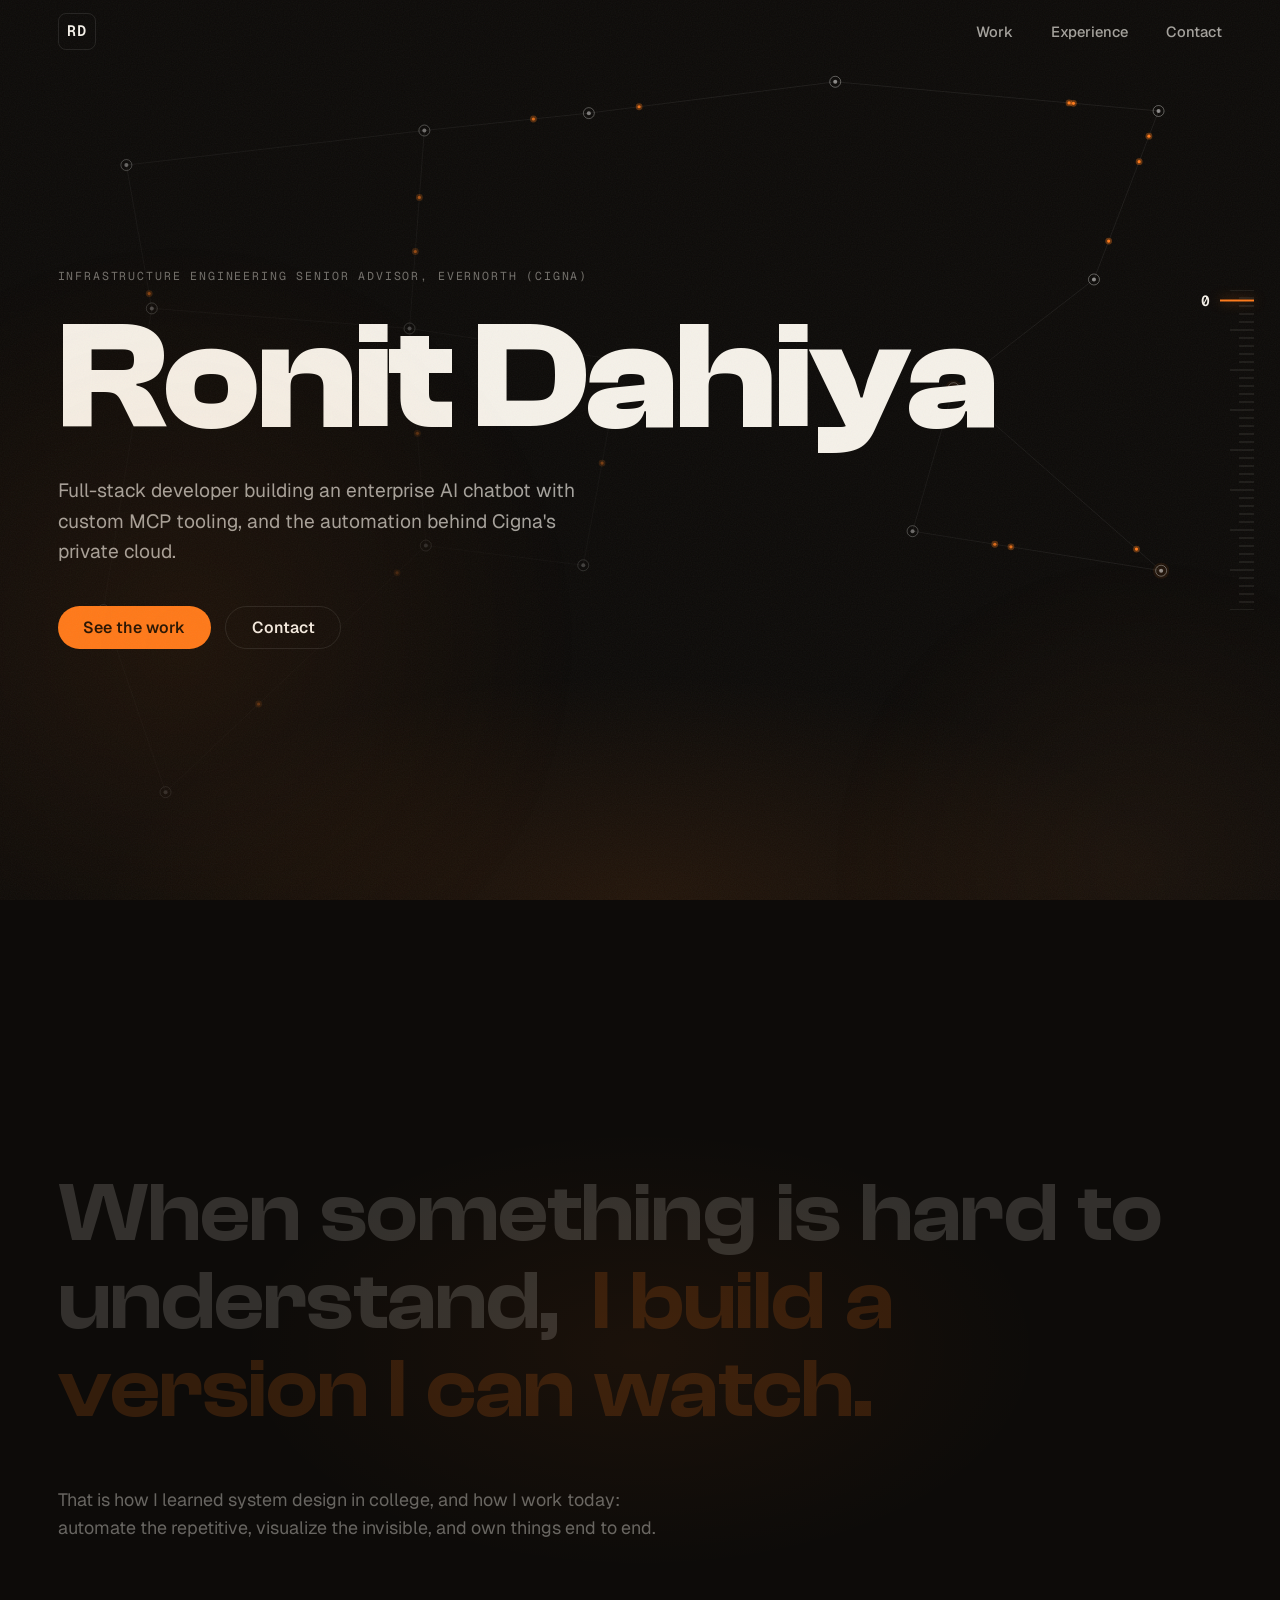
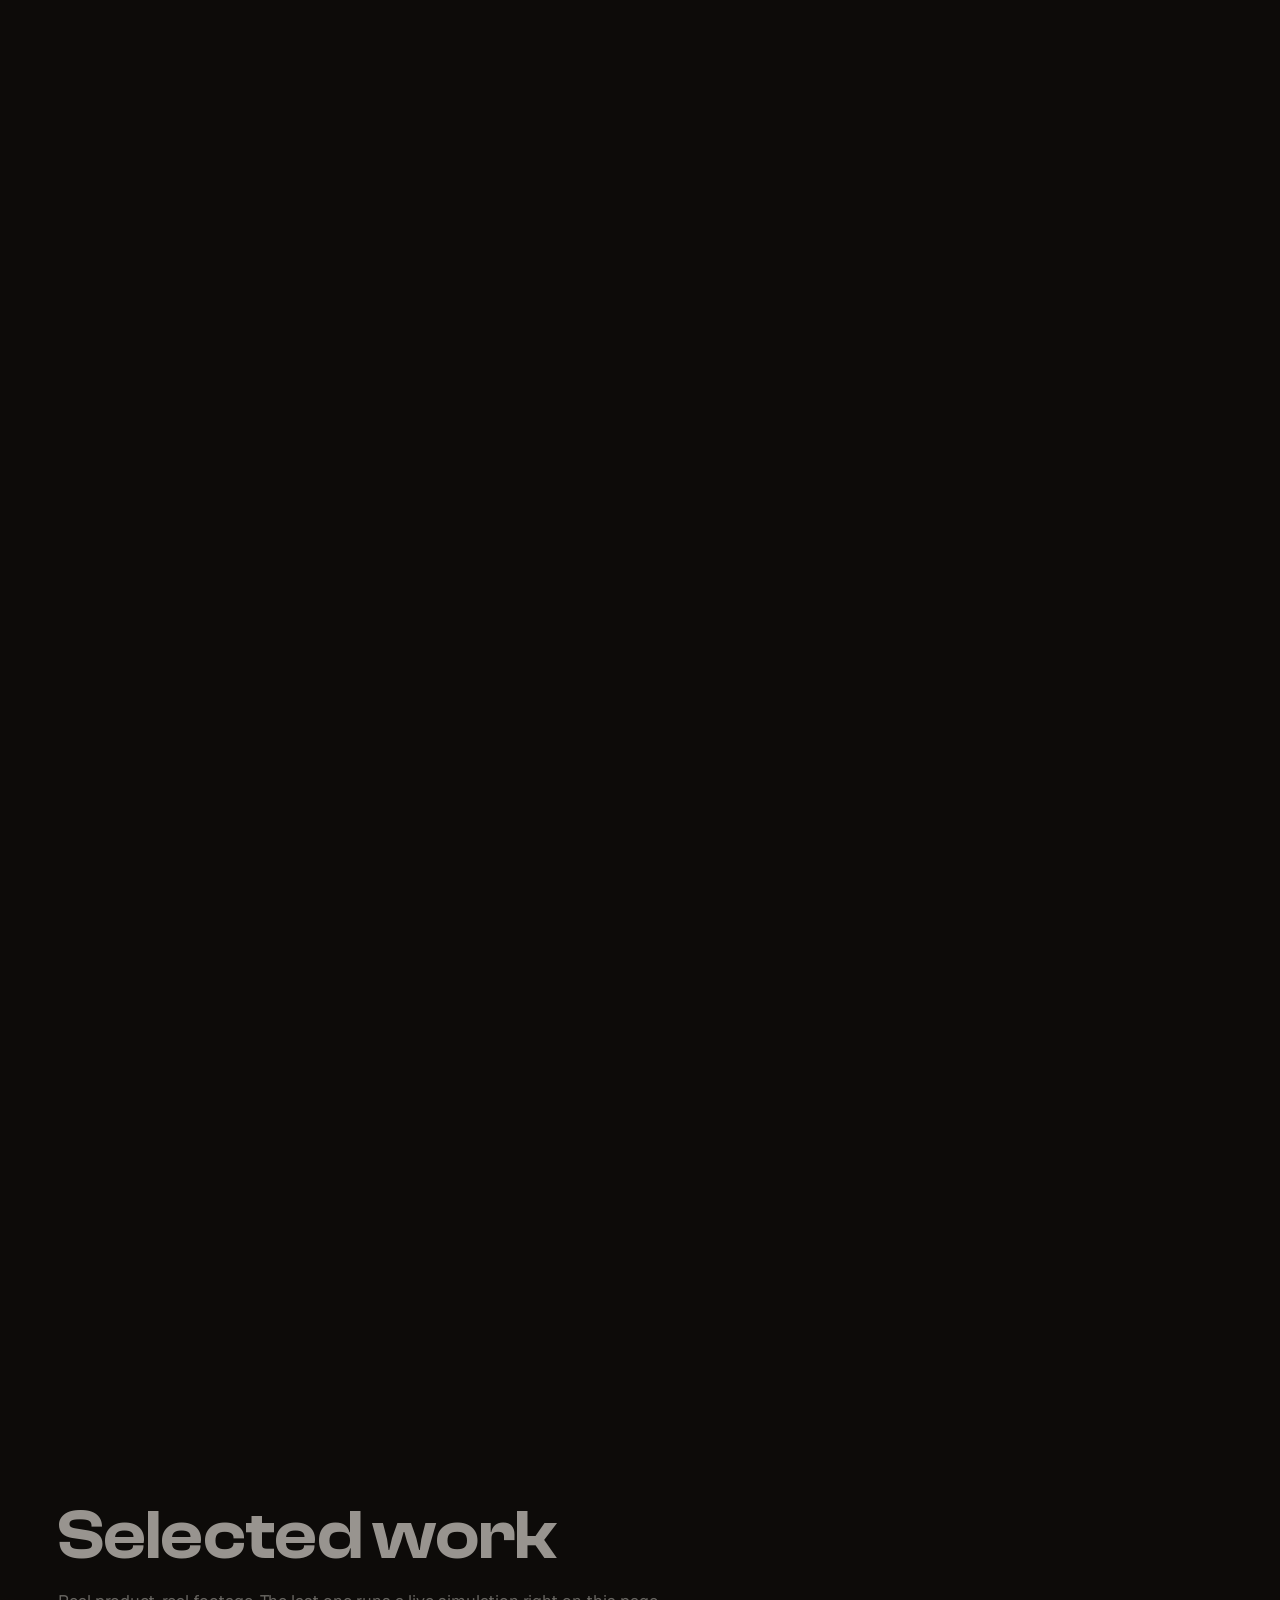
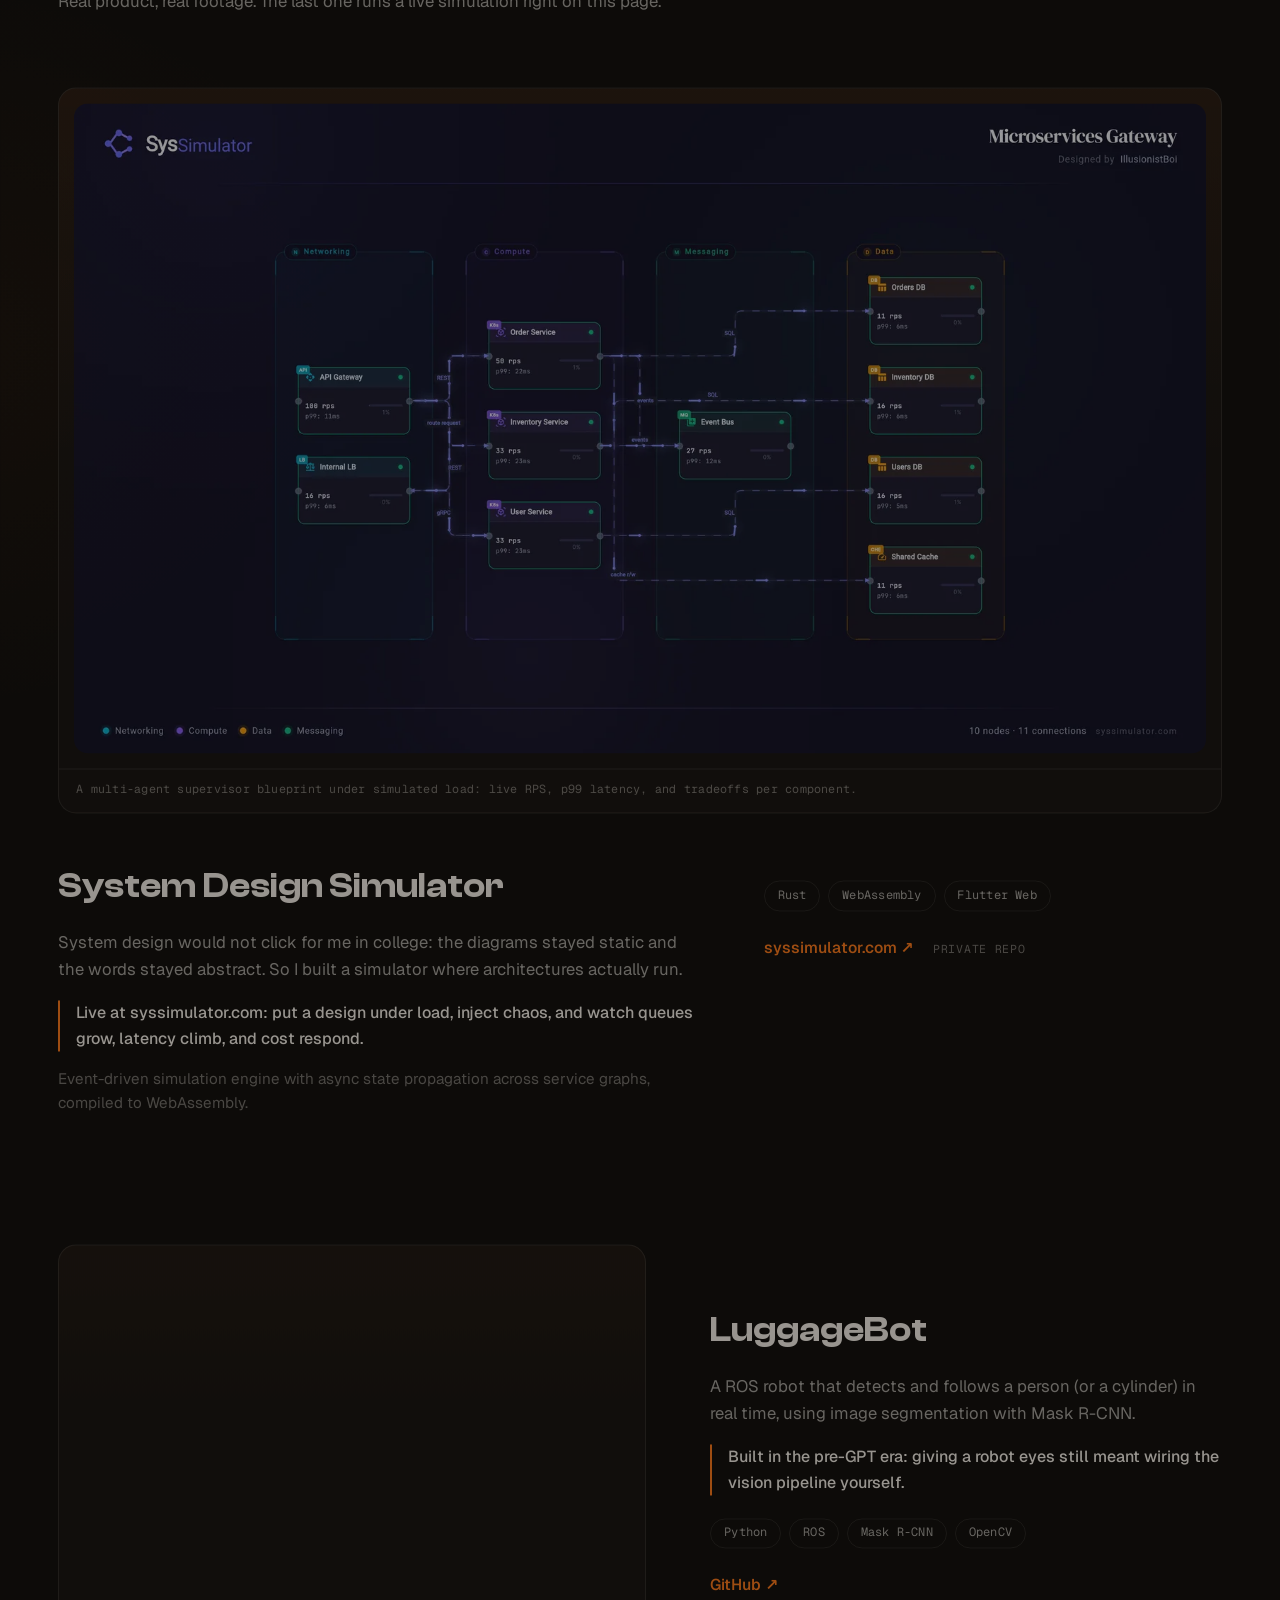
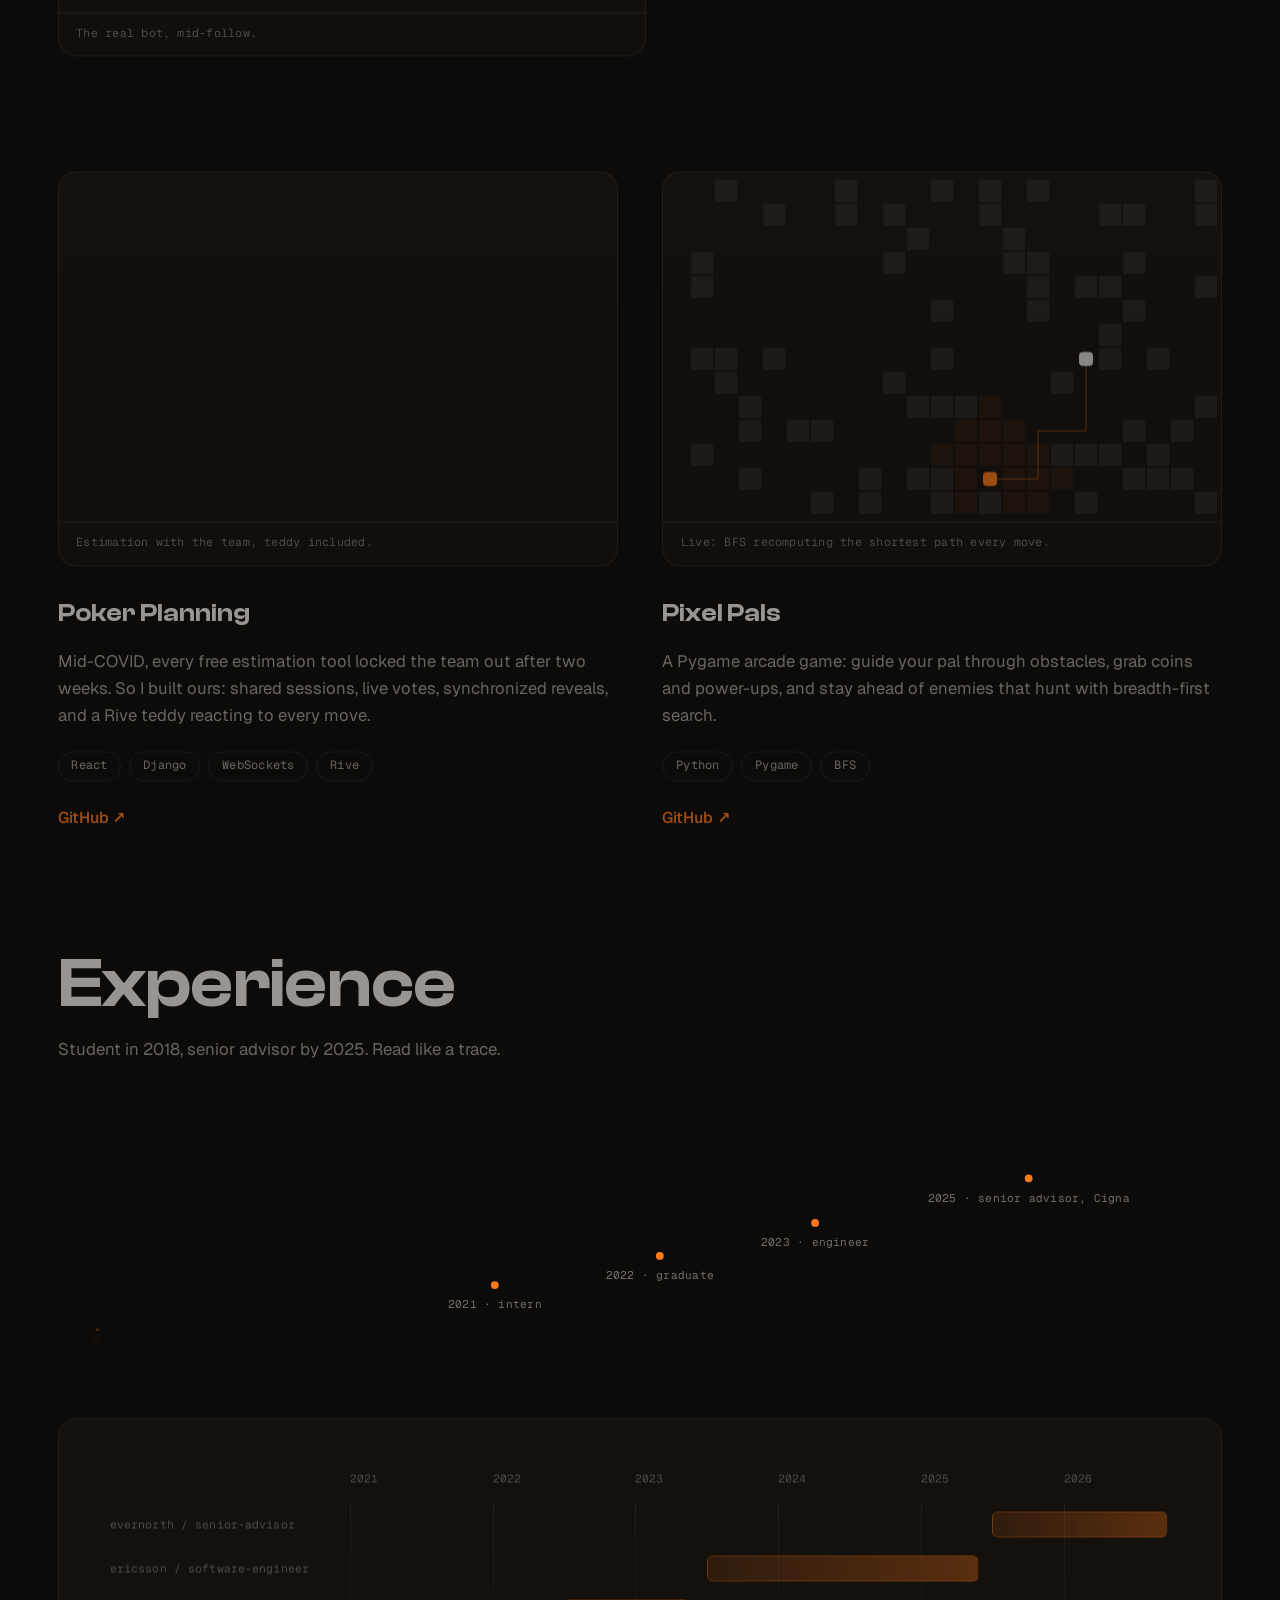
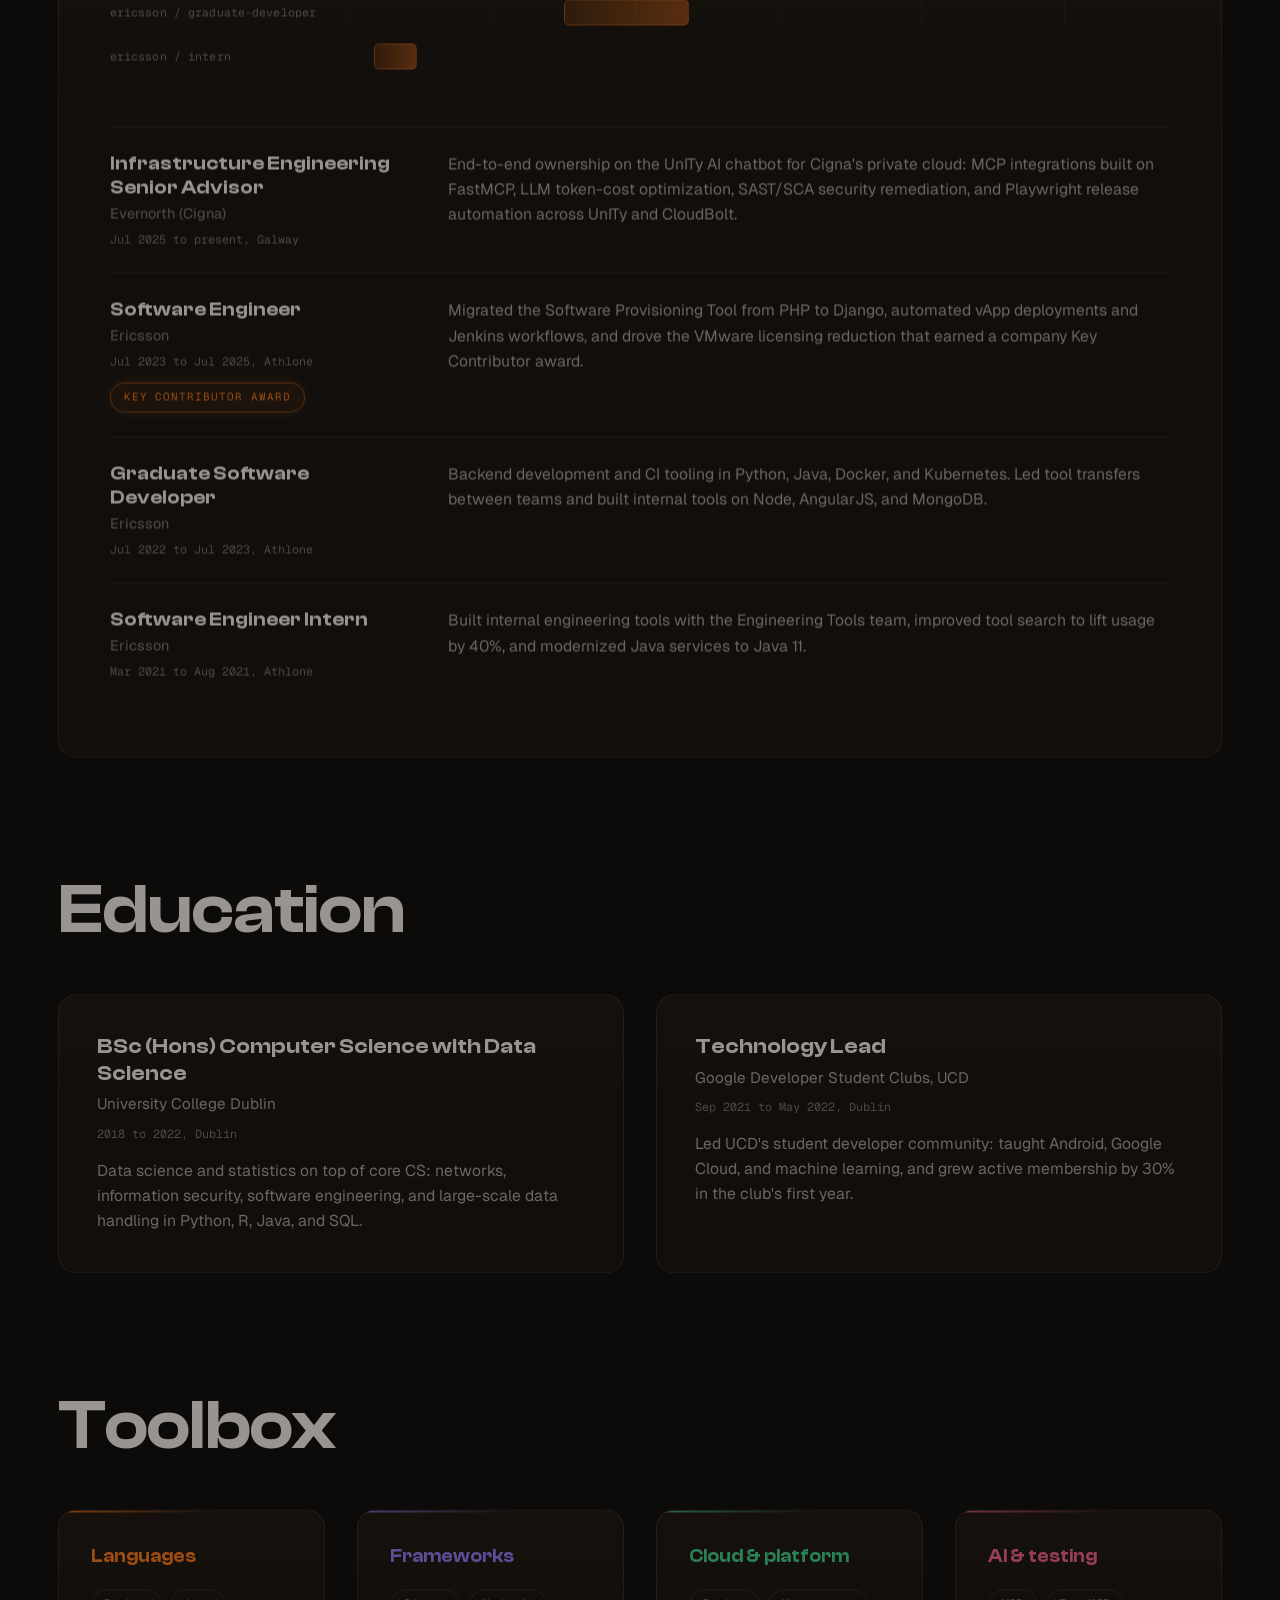
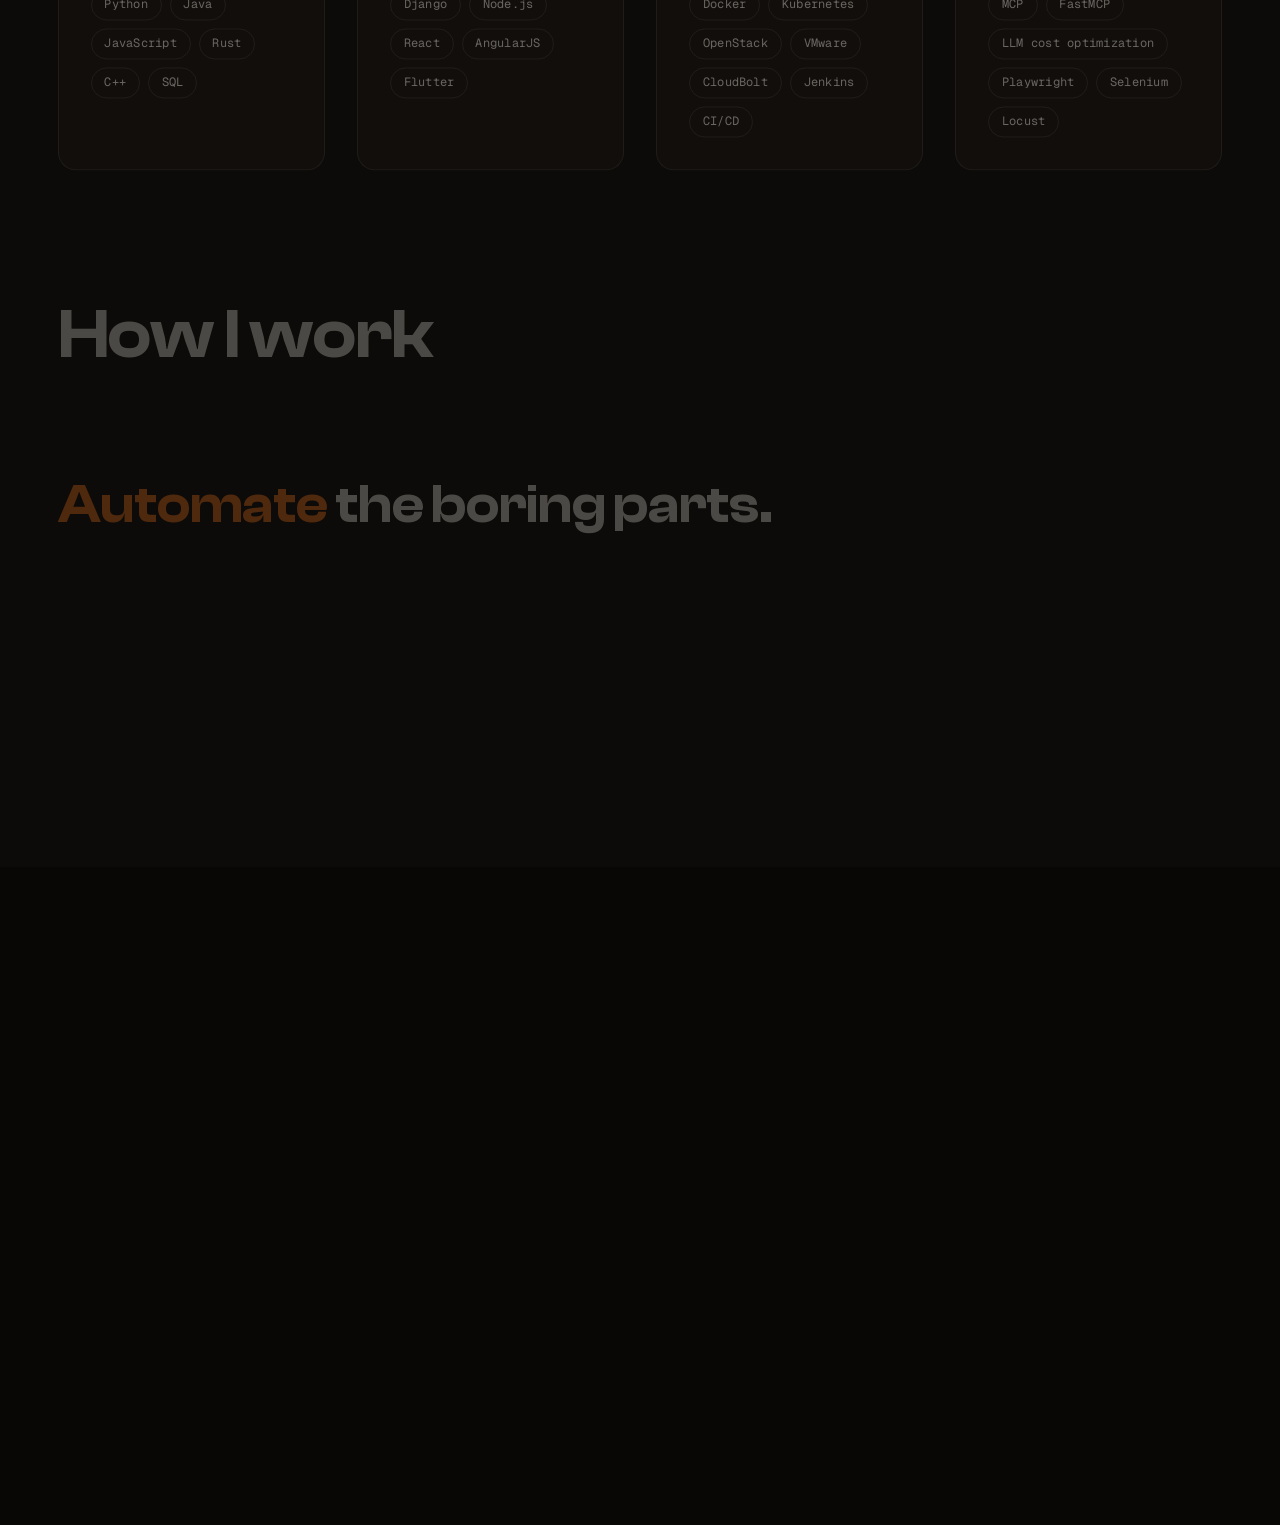
==== commit a7435b69: "v3: preloader, scroll ruler, career ascent, curtain footer, education Owner feedback pass three. App" ====
--- a/index.html
+++ b/index.html
@@ -12,7 +12,7 @@
    <meta property="og:title" content="Ronit Dahiya | Full-Stack Developer &amp; Infrastructure Engineer" />
    <meta property="og:description" content="Building an enterprise AI chatbot with custom MCP tooling and the automation behind Cigna's private cloud. Projects shown with real demos, one running live on the page." />
    <meta property="og:url" content="https://illusionistboi.github.io/" />
-   <meta property="og:image" content="https://illusionistboi.github.io/assets/syssimulator.png" />
+   <meta property="og:image" content="https://illusionistboi.github.io/assets/syssimulator.jpg" />
    <meta name="twitter:card" content="summary_large_image" />
 
    <link rel="icon" href="./favicon.ico?v=8" sizes="any" />
@@ -45,9 +45,15 @@
    </script>
 </head>
 <body>
+   <div class="intro" id="intro" aria-hidden="true"><span class="intro-word" id="intro-word">Hello</span></div>
+
    <div class="atmosphere" aria-hidden="true"><i class="ember ember-a"></i><i class="ember ember-b"></i></div>
    <div class="grain" aria-hidden="true"></div>
    <div class="scroll-progress" aria-hidden="true"><i></i></div>
+   <div class="ruler" id="ruler" aria-hidden="true">
+      <div class="ruler-ticks" id="ruler-ticks"></div>
+      <div class="ruler-cursor" id="ruler-cursor"><i></i><span id="ruler-num">0</span></div>
+   </div>
 
    <a class="skip-link" href="#work">Skip to content</a>
 
@@ -56,9 +62,11 @@
       <div class="nav-links">
          <a href="#work">Work</a>
          <a href="#experience">Experience</a>
-         <a href="#contact">Contact</a>
+         <a href="#contact" id="nav-contact">Contact</a>
       </div>
    </nav>
+
+   <div class="page-above" id="page-above">
 
    <header class="hero" id="top">
       <canvas id="system-map" aria-hidden="true"></canvas>
@@ -102,7 +110,7 @@
                <div class="media-frame">
                   <picture>
                      <source srcset="./assets/syssimulator.webp" type="image/webp" />
-                     <img src="./assets/syssimulator.png" alt="SysSimulator: a multi-agent supervisor architecture running under simulated load, with live RPS, p99 latency, and per-component metrics" width="1894" height="888" loading="lazy" />
+                     <img src="./assets/syssimulator.jpg" alt="SysSimulator: a multi-agent supervisor architecture running under simulated load, with live RPS, p99 latency, and per-component metrics" width="1600" height="918" loading="lazy" />
                   </picture>
                </div>
                <p class="demo-caption">A multi-agent supervisor blueprint under simulated load: live RPS, p99 latency, and tradeoffs per component.</p>
@@ -185,8 +193,42 @@
       <section class="experience shell" id="experience">
          <div class="section-head" data-reveal>
             <h2>Experience</h2>
-            <p class="section-lede">Intern to senior advisor in four years, read like a trace.</p>
-         </div>
+            <p class="section-lede">Student in 2018, senior advisor by 2025. Read like a trace.</p>
+         </div>
+
+         <!-- the ascent: seven years drawn as one rising line -->
+         <div class="ascent" aria-hidden="true">
+            <svg viewBox="0 0 1200 250" fill="none" xmlns="http://www.w3.org/2000/svg">
+               <defs>
+                  <linearGradient id="asc-grad" x1="0" y1="1" x2="1" y2="0">
+                     <stop offset="0" stop-color="#ff7a1a" stop-opacity="0.25" />
+                     <stop offset="1" stop-color="#ff9142" stop-opacity="0.95" />
+                  </linearGradient>
+               </defs>
+               <path class="ascent-path" d="M 40 214 C 180 206 330 188 450 168 S 560 148 620 138 S 720 116 780 104 S 920 72 1000 58 S 1120 40 1170 34" stroke="url(#asc-grad)" stroke-width="2.5" stroke-linecap="round" />
+               <g class="ascent-mark">
+                  <circle cx="40" cy="214" r="4" />
+                  <text x="40" y="238" text-anchor="start">2018 &#183; student, UCD</text>
+               </g>
+               <g class="ascent-mark">
+                  <circle cx="450" cy="168" r="4" />
+                  <text x="450" y="192" text-anchor="middle">2021 &#183; intern</text>
+               </g>
+               <g class="ascent-mark">
+                  <circle cx="620" cy="138" r="4" />
+                  <text x="620" y="162" text-anchor="middle">2022 &#183; graduate</text>
+               </g>
+               <g class="ascent-mark">
+                  <circle cx="780" cy="104" r="4" />
+                  <text x="780" y="128" text-anchor="middle">2023 &#183; engineer</text>
+               </g>
+               <g class="ascent-mark">
+                  <circle cx="1000" cy="58" r="4" />
+                  <text x="1000" y="82" text-anchor="middle">2025 &#183; senior advisor, Cigna</text>
+               </g>
+            </svg>
+         </div>
+
          <div class="trace panel spotlight" data-reveal>
             <div class="trace-chart" aria-hidden="true">
                <div class="trace-years">
@@ -214,10 +256,6 @@
                      <div class="tr-track"><div class="tr-bar" style="--from: 26.1%; --to: 43.5%"></div></div>
                   </div>
                   <div class="tr-row" data-trace="3">
-                     <span class="tr-label">gdsc-ucd / technology-lead</span>
-                     <div class="tr-track"><div class="tr-bar" style="--from: 11.6%; --to: 23.2%"></div></div>
-                  </div>
-                  <div class="tr-row" data-trace="4">
                      <span class="tr-label">ericsson / intern</span>
                      <div class="tr-track"><div class="tr-bar" style="--from: 3%; --to: 10.1%"></div></div>
                   </div>
@@ -236,8 +274,9 @@
                   <div>
                      <h3>Software Engineer<span class="trace-org">Ericsson</span></h3>
                      <p class="trace-dates">Jul 2023 to Jul 2025, Athlone</p>
-                  </div>
-                  <p class="trace-desc">Migrated the Software Provisioning Tool from PHP to Django, automated vApp deployments and Jenkins workflows, and helped cut VMware licensing costs. Received a Key Contributor award.</p>
+                     <p class="award">Key Contributor Award</p>
+                  </div>
+                  <p class="trace-desc">Migrated the Software Provisioning Tool from PHP to Django, automated vApp deployments and Jenkins workflows, and drove the VMware licensing reduction that earned a company Key Contributor award.</p>
                </li>
                <li class="trace-role" data-trace="2">
                   <div>
@@ -248,20 +287,30 @@
                </li>
                <li class="trace-role" data-trace="3">
                   <div>
-                     <h3>Technology Lead<span class="trace-org">Google Developer Student Clubs, UCD</span></h3>
-                     <p class="trace-dates">Sep 2021 to May 2022, Dublin</p>
-                  </div>
-                  <p class="trace-desc">Led UCD's student developer community: taught Android, Google Cloud, and machine learning, and grew active membership by 30% in the club's first year.</p>
-               </li>
-               <li class="trace-role" data-trace="4">
-                  <div>
                      <h3>Software Engineer Intern<span class="trace-org">Ericsson</span></h3>
                      <p class="trace-dates">Mar 2021 to Aug 2021, Athlone</p>
                   </div>
                   <p class="trace-desc">Built internal engineering tools with the Engineering Tools team, improved tool search to lift usage by 40%, and modernized Java services to Java 11.</p>
                </li>
             </ol>
-            <p class="trace-edu">BSc (Hons) Computer Science with Data Science, University College Dublin, 2018 to 2022</p>
+         </div>
+      </section>
+
+      <section class="education shell" id="education" aria-label="Education">
+         <h2 data-reveal>Education</h2>
+         <div class="edu-grid">
+            <article class="edu-card panel spotlight" data-reveal>
+               <h3>BSc (Hons) Computer Science with Data Science</h3>
+               <p class="edu-org">University College Dublin</p>
+               <p class="trace-dates">2018 to 2022, Dublin</p>
+               <p class="trace-desc">Data science and statistics on top of core CS: networks, information security, software engineering, and large-scale data handling in Python, R, Java, and SQL.</p>
+            </article>
+            <article class="edu-card panel spotlight" data-reveal>
+               <h3>Technology Lead</h3>
+               <p class="edu-org">Google Developer Student Clubs, UCD</p>
+               <p class="trace-dates">Sep 2021 to May 2022, Dublin</p>
+               <p class="trace-desc">Led UCD's student developer community: taught Android, Google Cloud, and machine learning, and grew active membership by 30% in the club's first year.</p>
+            </article>
          </div>
       </section>
 
@@ -274,19 +323,19 @@
                   <li>Python</li><li>Java</li><li>JavaScript</li><li>Rust</li><li>C++</li><li>SQL</li>
                </ul>
             </div>
-            <div class="tool-group panel spotlight" data-reveal>
+            <div class="tool-group panel spotlight tint-violet" data-reveal>
                <h3>Frameworks</h3>
                <ul class="chips" role="list">
                   <li>Django</li><li>Node.js</li><li>React</li><li>AngularJS</li><li>Flutter</li>
                </ul>
             </div>
-            <div class="tool-group panel spotlight" data-reveal>
+            <div class="tool-group panel spotlight tint-green" data-reveal>
                <h3>Cloud &amp; platform</h3>
                <ul class="chips" role="list">
                   <li>Docker</li><li>Kubernetes</li><li>OpenStack</li><li>VMware</li><li>CloudBolt</li><li>Jenkins</li><li>CI/CD</li>
                </ul>
             </div>
-            <div class="tool-group panel spotlight" data-reveal>
+            <div class="tool-group panel spotlight tint-pink" data-reveal>
                <h3>AI &amp; testing</h3>
                <ul class="chips" role="list">
                   <li>MCP</li><li>FastMCP</li><li>LLM cost optimization</li><li>Playwright</li><li>Selenium</li><li>Locust</li>
@@ -304,22 +353,24 @@
          </ul>
       </section>
 
-      <footer class="contact" id="contact">
-         <div class="contact-inner">
-            <h2 data-reveal>Have something worth building?</h2>
-            <a class="contact-email" href="mailto:ronitdahiya5120@gmail.com" data-reveal>ronitdahiya5120@gmail.com</a>
-            <div class="contact-links" data-reveal>
-               <a href="https://github.com/IllusionistBoi" target="_blank" rel="noopener noreferrer">GitHub <span aria-hidden="true">&#8599;</span></a>
-               <a href="https://www.linkedin.com/in/ronit-dahiya/" target="_blank" rel="noopener noreferrer">LinkedIn <span aria-hidden="true">&#8599;</span></a>
-            </div>
-            <div class="footer-meta">
-               <p>Occasionally touches grass.</p>
-               <p>&copy; 2026 Ronit Dahiya</p>
-            </div>
-         </div>
-      </footer>
-
    </main>
+   </div><!-- /.page-above -->
+
+   <footer class="contact" id="contact">
+      <div class="contact-inner">
+         <h2>Have something worth building?</h2>
+         <a class="contact-email" href="mailto:ronitdahiya5120@gmail.com">ronitdahiya5120@gmail.com</a>
+         <div class="contact-links">
+            <a href="https://github.com/IllusionistBoi" target="_blank" rel="noopener noreferrer">GitHub <span aria-hidden="true">&#8599;</span></a>
+            <a href="https://www.linkedin.com/in/ronit-dahiya/" target="_blank" rel="noopener noreferrer">LinkedIn <span aria-hidden="true">&#8599;</span></a>
+         </div>
+         <p class="footer-wordmark" aria-hidden="true">Ronit Dahiya</p>
+         <div class="footer-meta">
+            <p>Occasionally touches grass.</p>
+            <p>&copy; 2026 Ronit Dahiya</p>
+         </div>
+      </div>
+   </footer>
 
    <script defer src="./vendor/gsap.min.js"></script>
    <script defer src="./vendor/ScrollTrigger.min.js"></script>
--- a/styles.css
+++ b/styles.css
@@ -27,6 +27,15 @@
    src: url('./fonts/clash-display-700.woff2') format('woff2');
    font-weight: 700;
    font-display: swap;
+}
+
+@font-face {
+   /* display accent, used only for the footer wordmark */
+   font-family: 'Big Shoulders Stencil';
+   font-style: normal;
+   font-weight: 100 900;
+   font-display: swap;
+   src: url('./fonts/big-shoulders-stencil.woff2') format('woff2-variations');
 }
 
 @font-face {
@@ -84,10 +93,7 @@
 
 body {
    font-family: var(--sans);
-   background:
-      radial-gradient(1200px 800px at 85% -10%, rgba(255, 122, 26, 0.05), transparent 60%),
-      radial-gradient(1000px 700px at -10% 40%, rgba(255, 122, 26, 0.03), transparent 55%),
-      var(--bg);
+   background: var(--bg-deep);
    color: var(--text);
    line-height: 1.6;
    -webkit-font-smoothing: antialiased;
@@ -95,6 +101,17 @@
    overflow-x: hidden;
 }
 
+/* everything above the footer scrolls as one opaque curtain, so the
+   footer can be revealed beneath it (see .contact) */
+.page-above {
+   position: relative;
+   z-index: 2;
+   background:
+      radial-gradient(1200px 800px at 85% -10%, rgba(255, 122, 26, 0.05), transparent 60%),
+      radial-gradient(1000px 700px at -10% 40%, rgba(255, 122, 26, 0.03), transparent 55%),
+      var(--bg);
+}
+
 ::selection { background: var(--accent-mid); color: #fff; }
 
 section, footer { scroll-margin-top: 5rem; }
@@ -113,12 +130,58 @@
 
 .hl { color: var(--accent); }
 
-/* ------------------------------------------------------- ATMOSPHERE */
-
-.atmosphere {
+/* ------------------------------------------------------------- INTRO */
+
+.intro {
    position: fixed;
    inset: 0;
-   z-index: -1;
+   z-index: 200;
+   display: flex;
+   align-items: center;
+   justify-content: center;
+   background: var(--bg-deep);
+   transition: transform 700ms var(--ease-in-out);
+}
+
+.intro.done { transform: translateY(-100%); }
+.intro.gone { display: none; }
+
+.intro-word {
+   font-family: var(--display);
+   font-size: clamp(2.2rem, 6vw, 4.2rem);
+   font-weight: 600;
+   letter-spacing: -0.01em;
+   color: var(--text);
+}
+
+.intro-word::before {
+   content: '';
+   display: inline-block;
+   width: 0.45em;
+   height: 0.45em;
+   margin-right: 0.35em;
+   border-radius: 50%;
+   background: var(--accent);
+   transform: translateY(-0.02em);
+}
+
+html.intro-lock { overflow: hidden; }
+
+/* hero entrance waits for the curtain (JS adds intro-done; no-JS plays normally) */
+.js:not(.intro-done) .hero-word,
+.js:not(.intro-done) .hero-sub,
+.js:not(.intro-done) .hero-cta,
+.js:not(.intro-done) .hero-eyebrow {
+   animation-play-state: paused;
+}
+
+/* ------------------------------------------------------- ATMOSPHERE */
+
+.atmosphere {
+   /* sits over the opaque page curtain as pure additive glow */
+   position: fixed;
+   inset: 0;
+   z-index: 10;
    overflow: hidden;
    pointer-events: none;
 }
@@ -182,6 +245,68 @@
    background: linear-gradient(to right, var(--accent), var(--accent-strong));
    transform: scaleX(0);
    transform-origin: left;
+}
+
+/* ------------------------------------------------------------ RULER
+   Desktop scroll position, drawn like a physical gauge. */
+
+.ruler {
+   position: fixed;
+   right: clamp(14px, 2vw, 34px);
+   top: 50%;
+   transform: translateY(-50%);
+   z-index: 55;
+   display: none;
+   pointer-events: none;
+}
+
+@media (min-width: 1100px) {
+   .js .ruler.ready { display: block; }
+   html.ruler-on .scroll-progress { display: none; }
+}
+
+.ruler-ticks {
+   display: flex;
+   flex-direction: column;
+   gap: 7px;
+   align-items: flex-end;
+}
+
+.ruler-ticks i {
+   display: block;
+   width: 15px;
+   height: 1px;
+   background: rgba(245, 241, 233, 0.15);
+}
+
+.ruler-ticks i:nth-child(5n + 1) { width: 24px; }
+
+.ruler-cursor {
+   position: absolute;
+   top: -1px;
+   right: 0;
+   display: flex;
+   flex-direction: row-reverse;
+   align-items: center;
+   gap: 10px;
+   will-change: transform;
+}
+
+.ruler-cursor i {
+   display: block;
+   width: 34px;
+   height: 2px;
+   background: var(--accent);
+   box-shadow: 0 0 12px rgba(255, 122, 26, 0.55);
+}
+
+.ruler-cursor span {
+   font-family: var(--mono);
+   font-weight: 600;
+   font-size: 0.92rem;
+   color: var(--text);
+   min-width: 3ch;
+   text-align: right;
 }
 
 .skip-link {
@@ -416,7 +541,7 @@
    padding-right: var(--gutter);
 }
 
-.work, .experience, .toolbox, .principles {
+.work, .experience, .education, .toolbox, .principles {
    padding-top: clamp(6rem, 13vh, 10rem);
 }
 
@@ -515,7 +640,7 @@
       inset: 0;
       border-radius: inherit;
       pointer-events: none;
-      background: radial-gradient(340px circle at var(--mx, 50%) var(--my, 50%), rgba(255, 122, 26, 0.09), transparent 65%);
+      background: radial-gradient(340px circle at var(--mx, 50%) var(--my, 50%), rgba(var(--tint, 255, 122, 26), 0.09), transparent 65%);
       opacity: 0;
       transition: opacity 300ms ease;
    }
@@ -674,6 +799,27 @@
 .project-duo h3 { font-size: clamp(1.4rem, 2vw, 1.7rem); }
 
 /* ------------------------------------------------------------------ EXPERIENCE / TRACE */
+
+/* the ascent: 2018 student to 2025 senior advisor as one rising line */
+.ascent {
+   margin-bottom: clamp(1.5rem, 3.5vw, 2.5rem);
+}
+
+.ascent svg {
+   display: block;
+   width: 100%;
+   height: auto;
+   overflow: visible;
+}
+
+.ascent-mark circle { fill: var(--accent); }
+
+.ascent-mark text {
+   font-family: var(--mono);
+   font-size: 11.5px;
+   letter-spacing: 0.02em;
+   fill: var(--subtle);
+}
 
 .trace {
    padding: clamp(1.6rem, 4vw, 3.2rem);
@@ -798,14 +944,50 @@
    max-width: 52rem;
 }
 
-.trace-edu {
-   margin-top: 0.5rem;
-   padding-top: 1.5rem;
-   border-top: 1px solid var(--line);
+.award {
+   display: inline-flex;
+   align-items: center;
+   margin-top: 0.7rem;
    font-family: var(--mono);
-   font-size: 0.76rem;
-   color: var(--subtle);
-}
+   font-size: 0.68rem;
+   letter-spacing: 0.09em;
+   text-transform: uppercase;
+   color: var(--accent);
+   padding: 0.34rem 0.8rem;
+   border: 1px solid var(--accent-mid);
+   border-radius: 999px;
+   background: rgba(255, 122, 26, 0.07);
+   box-shadow: 0 0 16px -6px rgba(255, 122, 26, 0.55);
+}
+
+/* ------------------------------------------------------------------ EDUCATION */
+
+.edu-grid {
+   display: grid;
+   grid-template-columns: 1fr 1fr;
+   gap: clamp(1.2rem, 2.5vw, 2rem);
+   margin-top: clamp(2rem, 4vw, 3rem);
+}
+
+.edu-card {
+   padding: clamp(1.6rem, 3vw, 2.4rem);
+}
+
+.edu-card h3 {
+   font-family: var(--display);
+   font-size: 1.35rem;
+   font-weight: 600;
+   line-height: 1.25;
+}
+
+.edu-org {
+   margin-top: 0.35rem;
+   color: var(--muted);
+   font-size: 0.95rem;
+}
+
+.edu-card .trace-dates { margin-top: 0.5rem; }
+.edu-card .trace-desc { margin-top: 0.9rem; }
 
 /* ------------------------------------------------------------------ TOOLBOX */
 
@@ -816,8 +998,25 @@
    margin-top: clamp(2rem, 4vw, 3rem);
 }
 
+/* each group carries its own tint, echoing how SysSimulator
+   color-codes component categories */
 .tool-group {
+   --tint: 255, 122, 26;
    padding: clamp(1.4rem, 2.5vw, 2rem);
+}
+
+.tool-group.tint-violet { --tint: 143, 124, 246; }
+.tool-group.tint-green { --tint: 62, 207, 142; }
+.tool-group.tint-pink { --tint: 244, 95, 143; }
+
+.tool-group::before {
+   content: '';
+   position: absolute;
+   top: 0;
+   left: 0;
+   width: 58%;
+   height: 2px;
+   background: linear-gradient(90deg, rgba(var(--tint), 0.8), transparent);
 }
 
 .tool-group h3 {
@@ -825,9 +1024,18 @@
    font-size: 1.15rem;
    font-weight: 600;
    margin-bottom: 1.1rem;
+   color: rgb(var(--tint));
 }
 
 .tool-group .chips { margin-top: 0; }
+
+@media (hover: hover) and (pointer: fine) {
+   .tool-group .chips li:hover {
+      color: rgb(var(--tint));
+      border-color: rgba(var(--tint), 0.5);
+      background: rgba(var(--tint), 0.07);
+   }
+}
 
 /* ------------------------------------------------------------------ PRINCIPLES */
 
@@ -859,8 +1067,22 @@
    position: relative;
    margin-top: clamp(6rem, 13vh, 10rem);
    border-top: 1px solid var(--line);
-   background: linear-gradient(to bottom, transparent, rgba(255, 122, 26, 0.05));
+   background: linear-gradient(to bottom, rgba(255, 122, 26, 0.02), rgba(255, 122, 26, 0.06)), var(--bg-deep);
    overflow: hidden;
+}
+
+/* curtain reveal: the footer waits under the page and is exposed as
+   .page-above scrolls away (desktop only; short phone viewports would
+   clip a fixed footer) */
+@media (min-width: 861px) {
+   .contact {
+      position: fixed;
+      left: 0;
+      right: 0;
+      bottom: 0;
+      z-index: 1;
+      margin-top: 0;
+   }
 }
 
 .contact::before {
@@ -879,7 +1101,7 @@
    position: relative;
    max-width: var(--max);
    margin: 0 auto;
-   padding: clamp(5rem, 11vh, 9rem) var(--gutter) 2.5rem;
+   padding: clamp(3.5rem, 7vh, 5.5rem) var(--gutter) 2rem;
 }
 
 .contact h2 { max-width: 14em; }
@@ -915,13 +1137,33 @@
 .contact-links a { color: var(--muted); font-weight: 500; }
 .contact-links a:hover { color: var(--accent); }
 
+.footer-wordmark {
+   font-family: 'Big Shoulders Stencil', var(--display);
+   font-weight: 700;
+   text-transform: uppercase;
+   font-size: clamp(3.2rem, 12vw, 11.5rem);
+   line-height: 0.92;
+   letter-spacing: 0.02em;
+   white-space: nowrap;
+   margin-top: clamp(2.2rem, 5vh, 4rem);
+   background: linear-gradient(180deg, rgba(255, 145, 66, 0.92), rgba(255, 122, 26, 0.12));
+   -webkit-background-clip: text;
+   background-clip: text;
+   -webkit-text-fill-color: transparent;
+}
+
+@media (min-width: 861px) and (max-height: 780px) {
+   .footer-wordmark { font-size: clamp(2.6rem, 8.5vw, 7.5rem); }
+   .contact-inner { padding-top: 2.6rem; }
+}
+
 .footer-meta {
    display: flex;
    justify-content: space-between;
    align-items: baseline;
    flex-wrap: wrap;
    gap: 0.5rem;
-   margin-top: clamp(4rem, 8vh, 6rem);
+   margin-top: clamp(1.4rem, 3vh, 2.2rem);
    padding-top: 1.5rem;
    border-top: 1px solid var(--line);
    font-size: 0.8rem;
@@ -939,9 +1181,12 @@
 @media (max-width: 860px) {
    .project-row,
    .project-duo,
-   .toolbox-grid {
+   .toolbox-grid,
+   .edu-grid {
       grid-template-columns: 1fr;
    }
+
+   .ascent { display: none; }
 
    .project-row { gap: 1.6rem; margin-bottom: 4.5rem; }
 
@@ -999,7 +1244,13 @@
 
    .tr-bar { transform: none !important; }
 
-   .grain, .atmosphere, .scroll-progress, #system-map { display: none !important; }
+   .ascent-path { stroke-dashoffset: 0 !important; }
+   .ascent-mark { opacity: 1 !important; visibility: visible !important; }
+
+   .grain, .atmosphere, .scroll-progress, #system-map, .intro, .ruler { display: none !important; }
+
+   .contact { position: static !important; }
+   .page-above { margin-bottom: 0 !important; }
 }
 
 /* ------------------------------------------------------------------ REDUCED MOTION */
@@ -1016,6 +1267,9 @@
 
    .ember-a, .ember-b { animation: none; }
 
+   .intro { display: none; }
+   html.intro-lock { overflow: auto; }
+
    .statement-text .word { opacity: 1 !important; }
 
    .feature-media img { transition: none; }
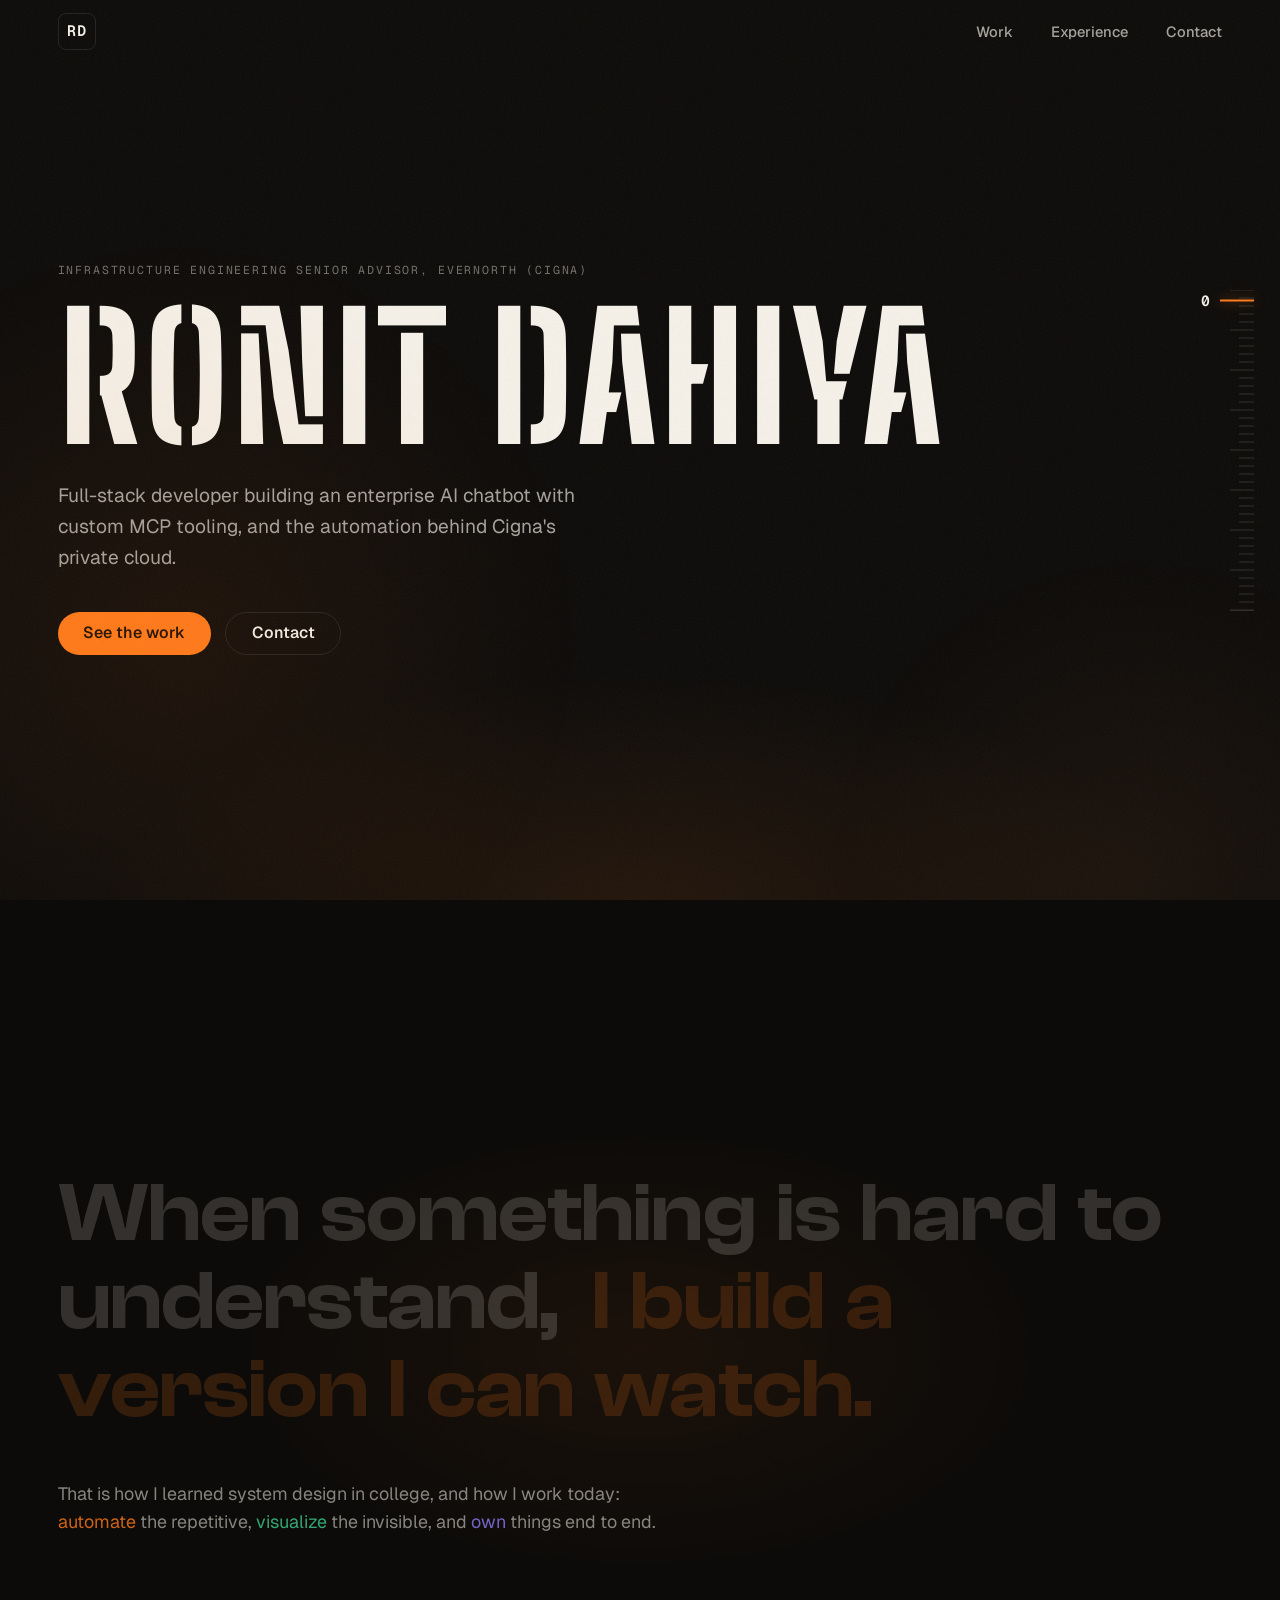
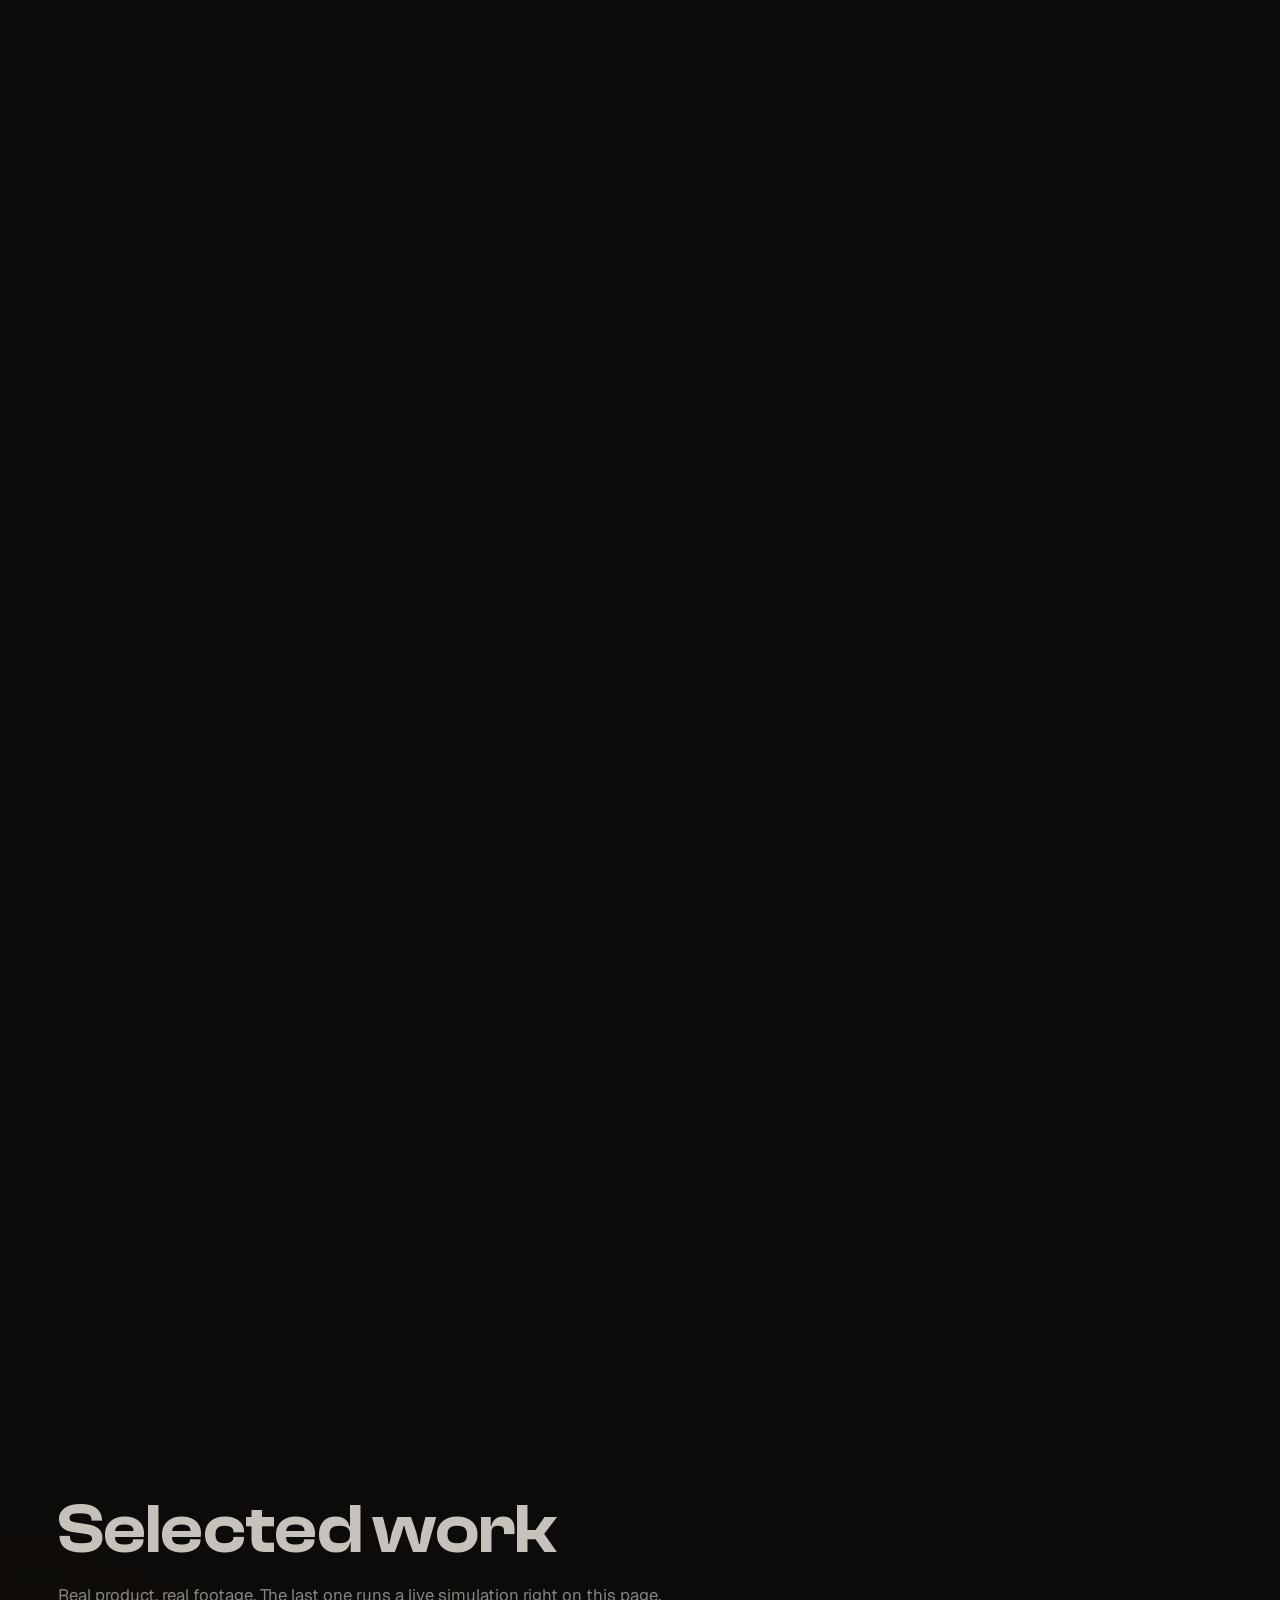
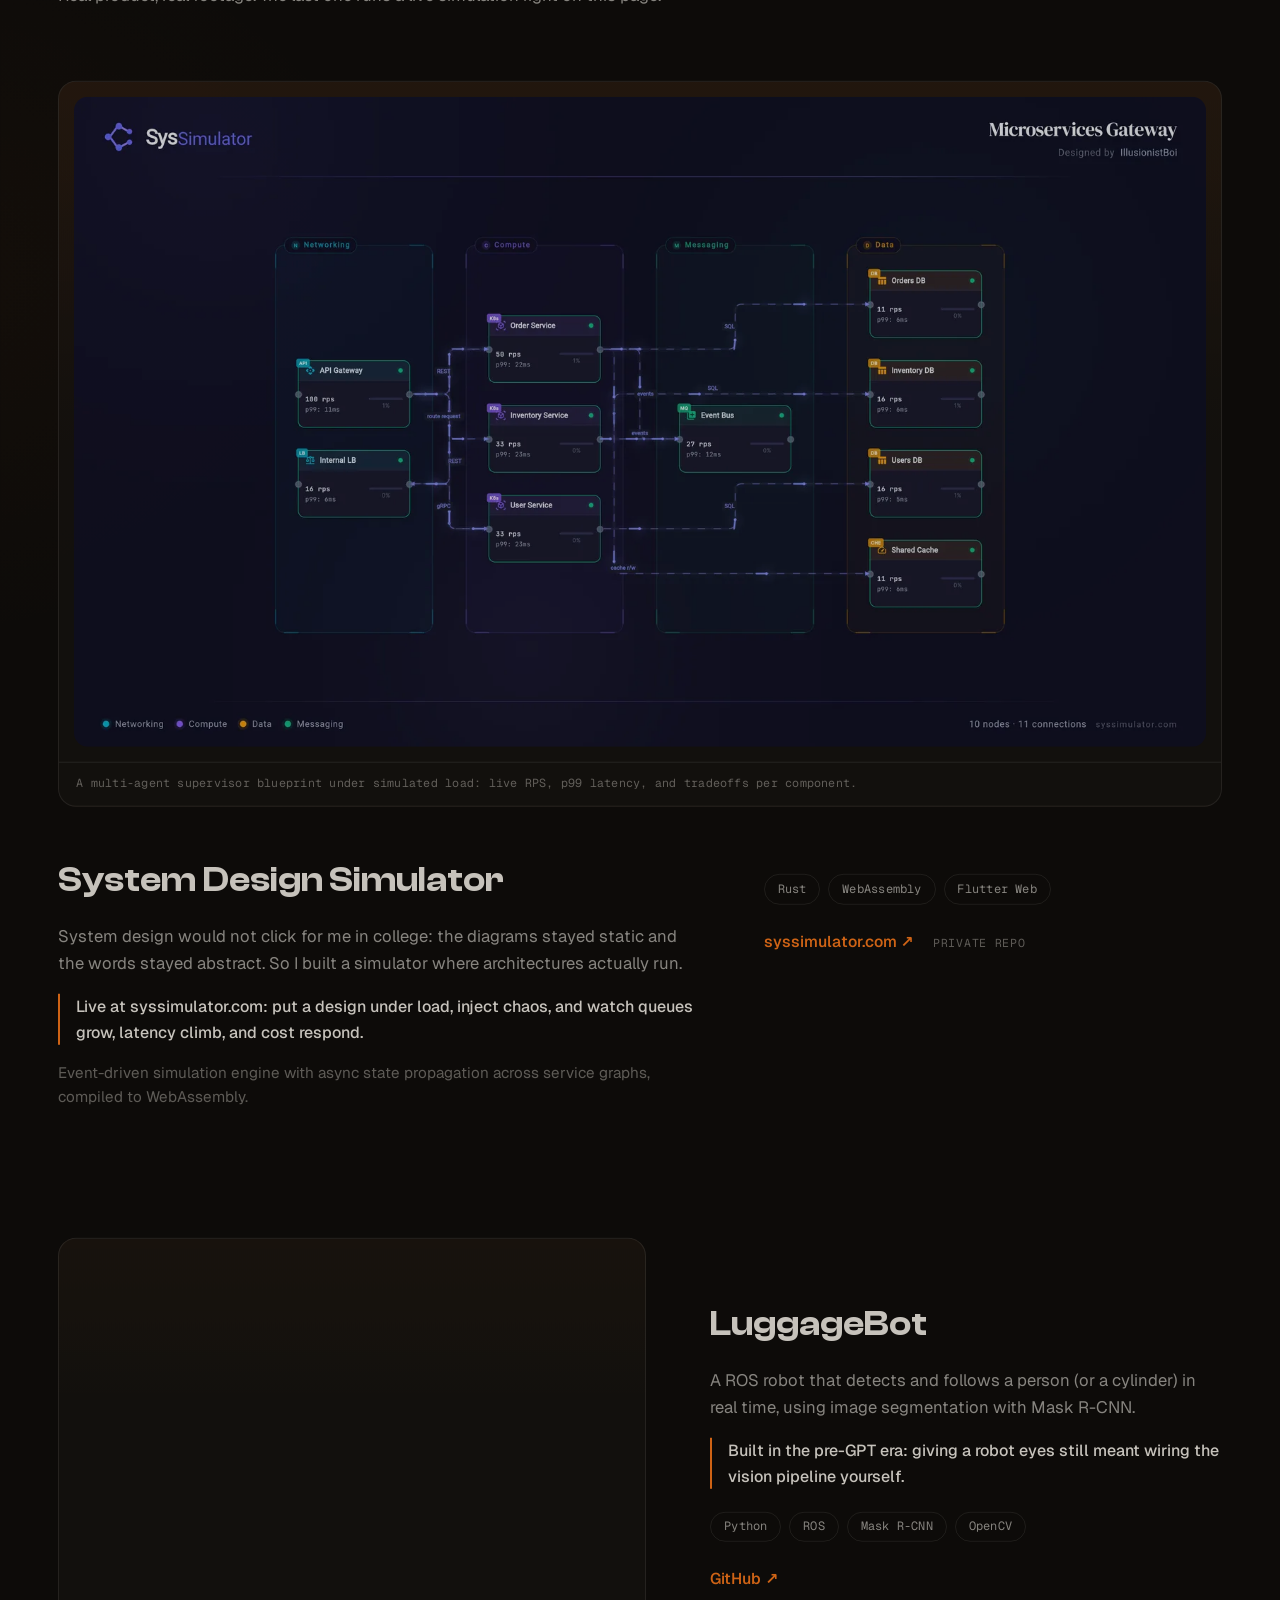
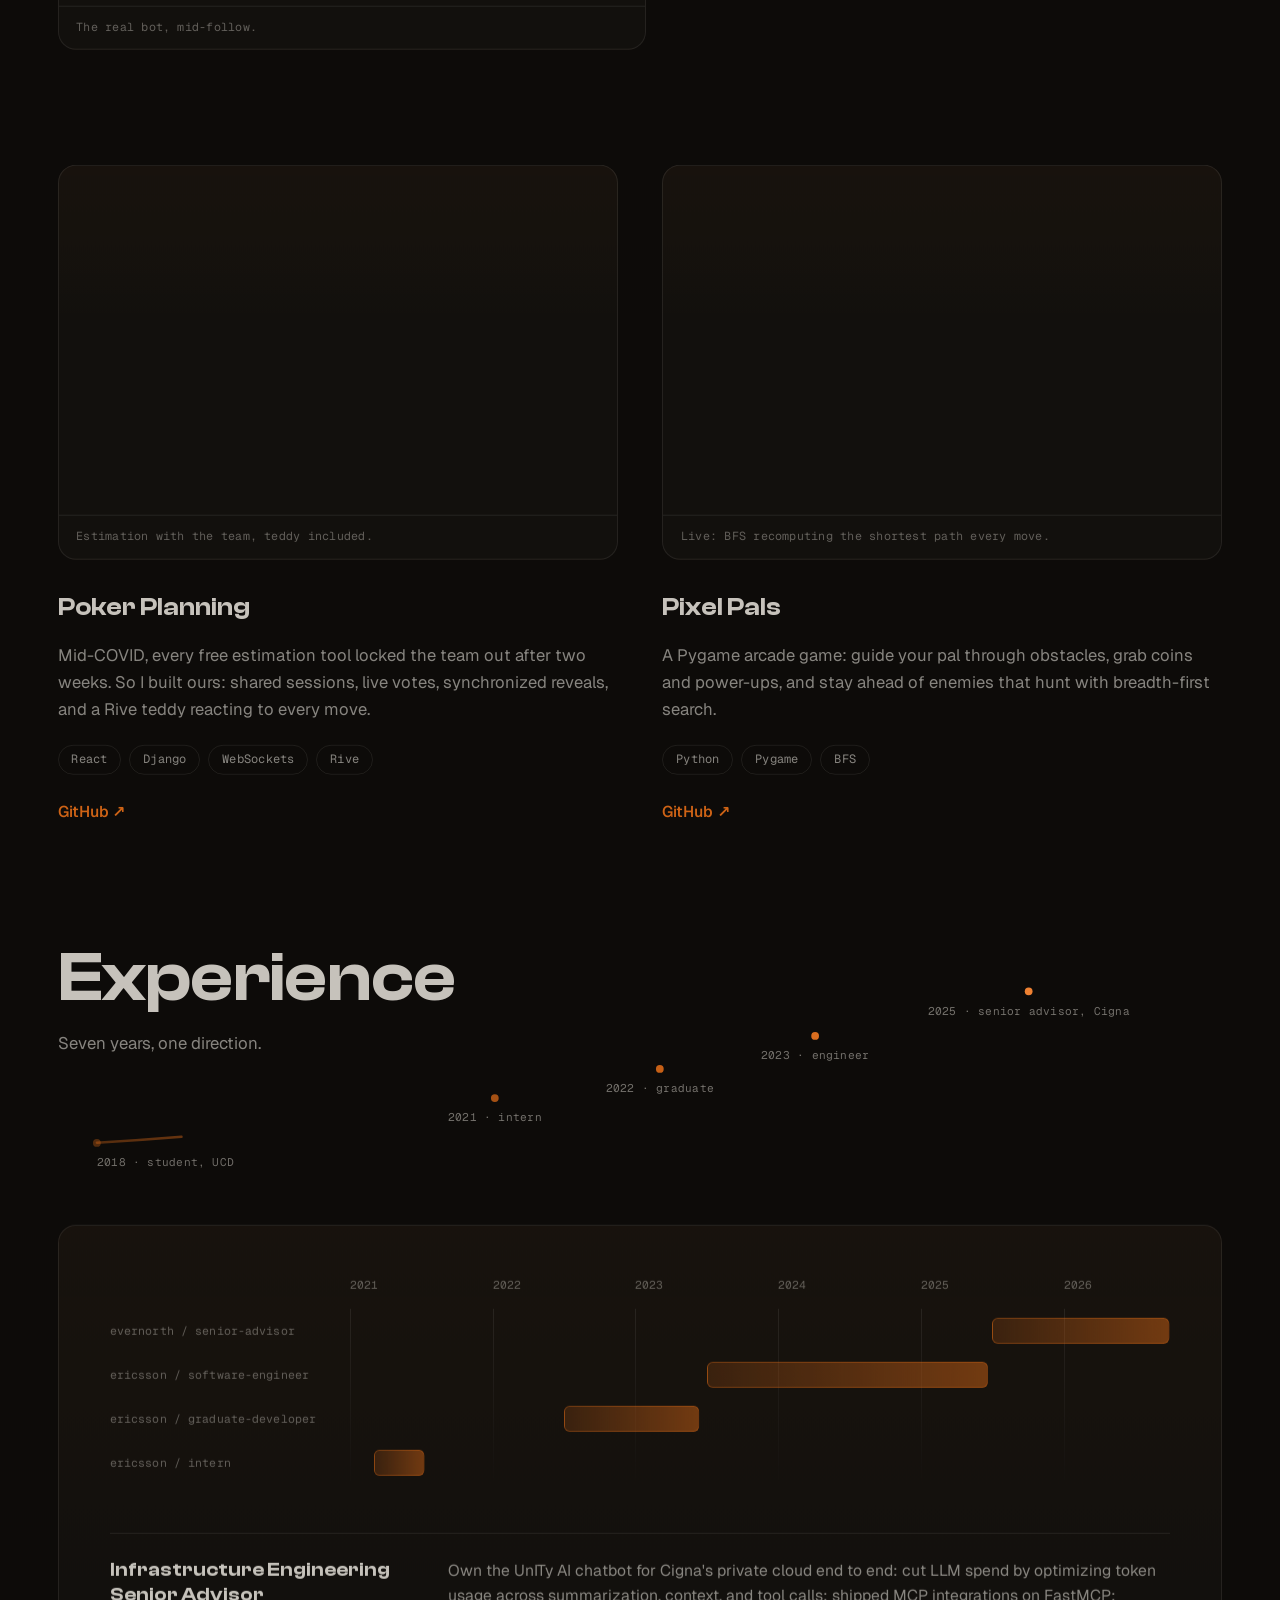
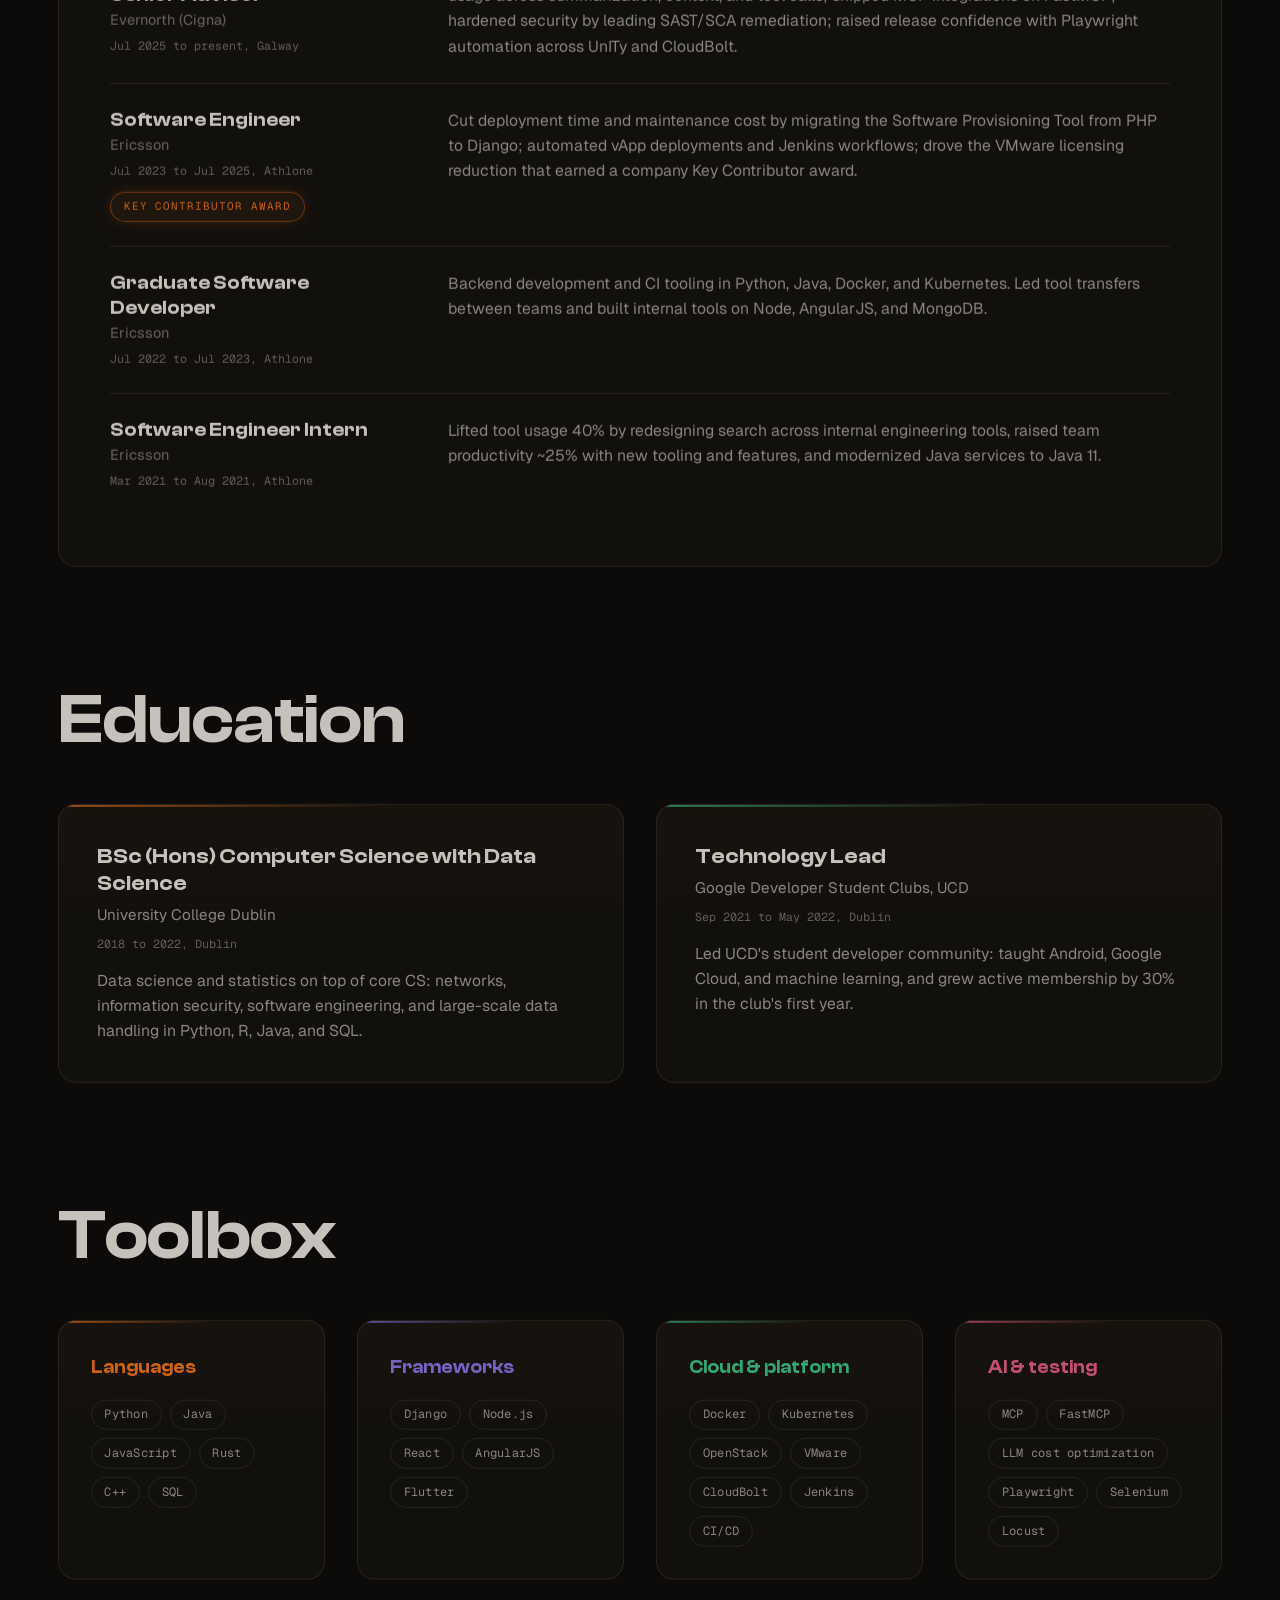
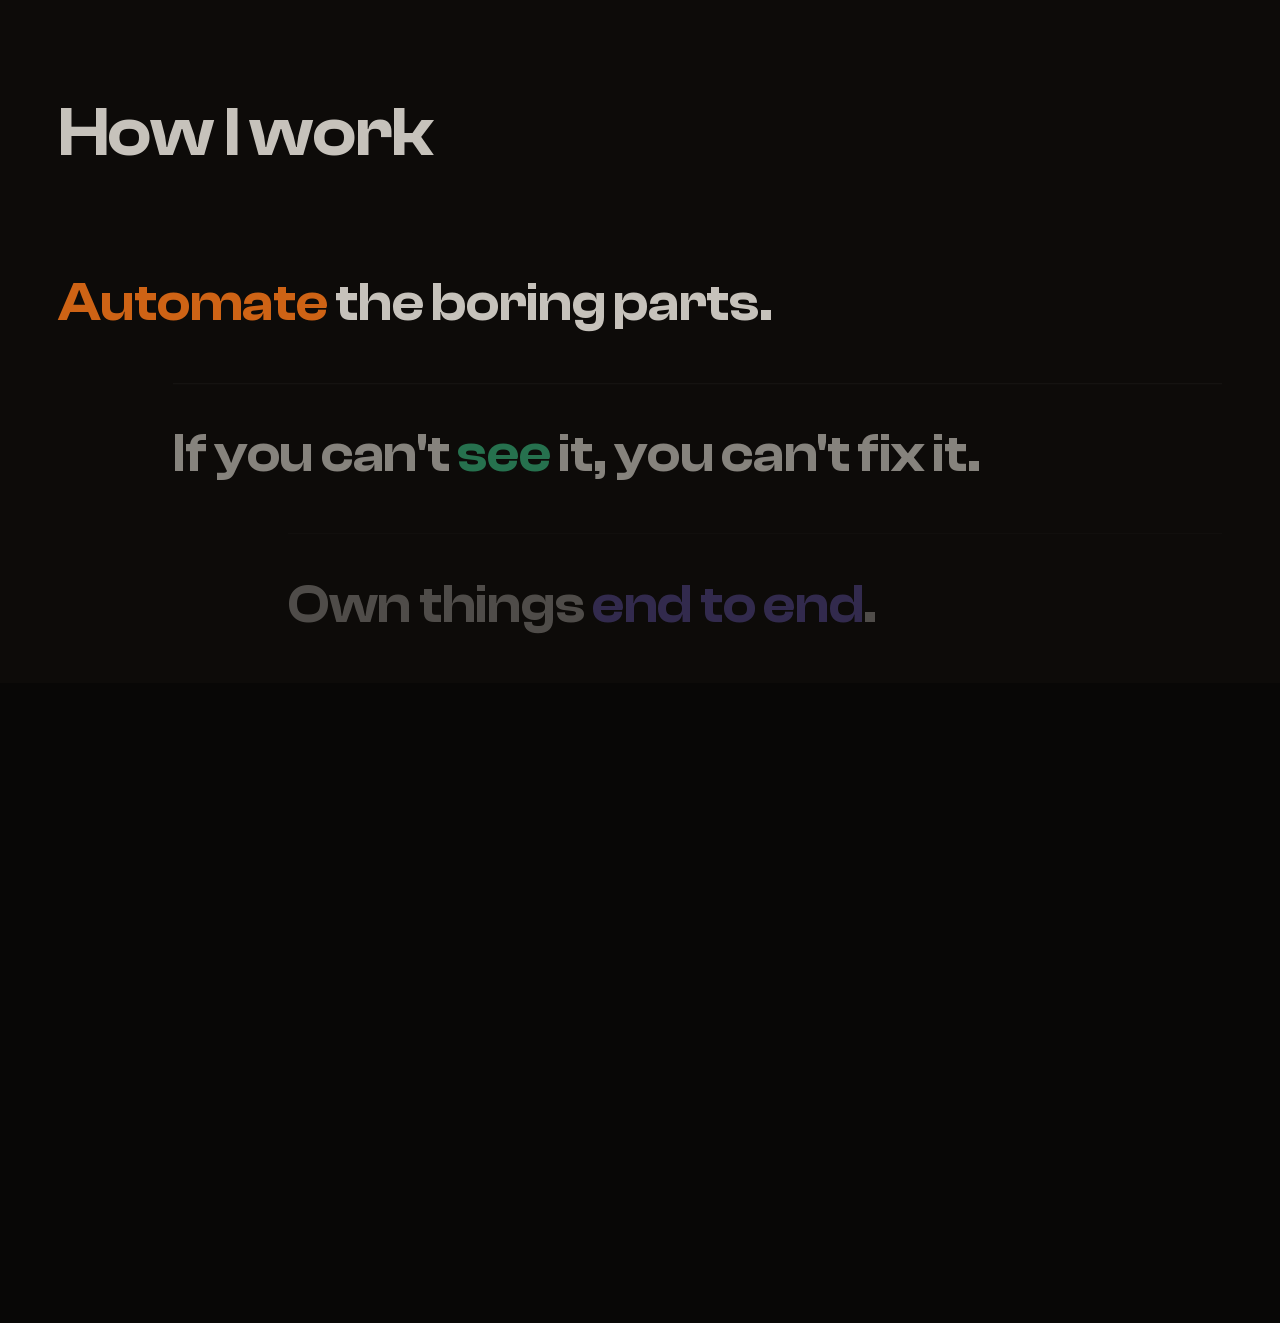
==== commit 61829553: "v4: stencil hero, composed experience graph, XYZ copy, 404 page Final polish pass. Hero name set in " ====
--- a/index.html
+++ b/index.html
@@ -94,7 +94,7 @@
                <span class="statement-part">When something is hard to understand,</span>
                <span class="statement-part statement-hl">I build a version I can watch.</span>
             </p>
-            <p class="statement-after" data-reveal>That is how I learned system design in college, and how I work today: automate the repetitive, visualize the invisible, and own things end to end.</p>
+            <p class="statement-after" data-reveal>That is how I learned system design in college, and how I work today: <span class="hl">automate</span> the repetitive, <span class="hl-green">visualize</span> the invisible, and <span class="hl-violet">own</span> things end to end.</p>
          </div>
       </section>
 
@@ -191,42 +191,44 @@
 
       <!-- Career rendered as a distributed trace: label gutter + shared time axis -->
       <section class="experience shell" id="experience">
-         <div class="section-head" data-reveal>
-            <h2>Experience</h2>
-            <p class="section-lede">Student in 2018, senior advisor by 2025. Read like a trace.</p>
-         </div>
-
-         <!-- the ascent: seven years drawn as one rising line -->
-         <div class="ascent" aria-hidden="true">
-            <svg viewBox="0 0 1200 250" fill="none" xmlns="http://www.w3.org/2000/svg">
-               <defs>
-                  <linearGradient id="asc-grad" x1="0" y1="1" x2="1" y2="0">
-                     <stop offset="0" stop-color="#ff7a1a" stop-opacity="0.25" />
-                     <stop offset="1" stop-color="#ff9142" stop-opacity="0.95" />
-                  </linearGradient>
-               </defs>
-               <path class="ascent-path" d="M 40 214 C 180 206 330 188 450 168 S 560 148 620 138 S 720 116 780 104 S 920 72 1000 58 S 1120 40 1170 34" stroke="url(#asc-grad)" stroke-width="2.5" stroke-linecap="round" />
-               <g class="ascent-mark">
-                  <circle cx="40" cy="214" r="4" />
-                  <text x="40" y="238" text-anchor="start">2018 &#183; student, UCD</text>
-               </g>
-               <g class="ascent-mark">
-                  <circle cx="450" cy="168" r="4" />
-                  <text x="450" y="192" text-anchor="middle">2021 &#183; intern</text>
-               </g>
-               <g class="ascent-mark">
-                  <circle cx="620" cy="138" r="4" />
-                  <text x="620" y="162" text-anchor="middle">2022 &#183; graduate</text>
-               </g>
-               <g class="ascent-mark">
-                  <circle cx="780" cy="104" r="4" />
-                  <text x="780" y="128" text-anchor="middle">2023 &#183; engineer</text>
-               </g>
-               <g class="ascent-mark">
-                  <circle cx="1000" cy="58" r="4" />
-                  <text x="1000" y="82" text-anchor="middle">2025 &#183; senior advisor, Cigna</text>
-               </g>
-            </svg>
+         <!-- heading composed into the graph's empty corner; the line rises past it -->
+         <div class="exp-hero">
+            <div class="section-head" data-reveal>
+               <h2>Experience</h2>
+               <p class="section-lede">Seven years, one direction.</p>
+            </div>
+            <div class="ascent" aria-hidden="true">
+               <svg viewBox="0 0 1200 250" fill="none" xmlns="http://www.w3.org/2000/svg">
+                  <defs>
+                     <linearGradient id="asc-grad" gradientUnits="userSpaceOnUse" x1="40" y1="214" x2="1170" y2="34">
+                        <stop offset="0" stop-color="#ff7a1a" stop-opacity="0.3" />
+                        <stop offset="0.55" stop-color="#ff7a1a" stop-opacity="0.8" />
+                        <stop offset="1" stop-color="#ff9142" stop-opacity="1" />
+                     </linearGradient>
+                  </defs>
+                  <path class="ascent-path" d="M 40 214 C 180 206 330 188 450 168 S 560 148 620 138 S 720 116 780 104 S 920 72 1000 58 S 1120 40 1170 34" stroke="url(#asc-grad)" stroke-width="2.5" stroke-linecap="round" />
+                  <g class="ascent-mark">
+                     <circle cx="40" cy="214" r="4" fill="url(#asc-grad)" />
+                     <text x="40" y="238" text-anchor="start">2018 &#183; student, UCD</text>
+                  </g>
+                  <g class="ascent-mark">
+                     <circle cx="450" cy="168" r="4" fill="url(#asc-grad)" />
+                     <text x="450" y="192" text-anchor="middle">2021 &#183; intern</text>
+                  </g>
+                  <g class="ascent-mark">
+                     <circle cx="620" cy="138" r="4" fill="url(#asc-grad)" />
+                     <text x="620" y="162" text-anchor="middle">2022 &#183; graduate</text>
+                  </g>
+                  <g class="ascent-mark">
+                     <circle cx="780" cy="104" r="4" fill="url(#asc-grad)" />
+                     <text x="780" y="128" text-anchor="middle">2023 &#183; engineer</text>
+                  </g>
+                  <g class="ascent-mark">
+                     <circle cx="1000" cy="58" r="4" fill="url(#asc-grad)" />
+                     <text x="1000" y="82" text-anchor="middle">2025 &#183; senior advisor, Cigna</text>
+                  </g>
+               </svg>
+            </div>
          </div>
 
          <div class="trace panel spotlight" data-reveal>
@@ -268,7 +270,7 @@
                      <h3>Infrastructure Engineering Senior Advisor<span class="trace-org">Evernorth (Cigna)</span></h3>
                      <p class="trace-dates">Jul 2025 to present, Galway</p>
                   </div>
-                  <p class="trace-desc">End-to-end ownership on the UnITy AI chatbot for Cigna's private cloud: MCP integrations built on FastMCP, LLM token-cost optimization, SAST/SCA security remediation, and Playwright release automation across UnITy and CloudBolt.</p>
+                  <p class="trace-desc">Own the UnITy AI chatbot for Cigna's private cloud end to end: cut LLM spend by optimizing token usage across summarization, context, and tool calls; shipped MCP integrations on FastMCP; hardened security by leading SAST/SCA remediation; raised release confidence with Playwright automation across UnITy and CloudBolt.</p>
                </li>
                <li class="trace-role" data-trace="1">
                   <div>
@@ -276,7 +278,7 @@
                      <p class="trace-dates">Jul 2023 to Jul 2025, Athlone</p>
                      <p class="award">Key Contributor Award</p>
                   </div>
-                  <p class="trace-desc">Migrated the Software Provisioning Tool from PHP to Django, automated vApp deployments and Jenkins workflows, and drove the VMware licensing reduction that earned a company Key Contributor award.</p>
+                  <p class="trace-desc">Cut deployment time and maintenance cost by migrating the Software Provisioning Tool from PHP to Django; automated vApp deployments and Jenkins workflows; drove the VMware licensing reduction that earned a company Key Contributor award.</p>
                </li>
                <li class="trace-role" data-trace="2">
                   <div>
@@ -290,7 +292,7 @@
                      <h3>Software Engineer Intern<span class="trace-org">Ericsson</span></h3>
                      <p class="trace-dates">Mar 2021 to Aug 2021, Athlone</p>
                   </div>
-                  <p class="trace-desc">Built internal engineering tools with the Engineering Tools team, improved tool search to lift usage by 40%, and modernized Java services to Java 11.</p>
+                  <p class="trace-desc">Lifted tool usage 40% by redesigning search across internal engineering tools, raised team productivity ~25% with new tooling and features, and modernized Java services to Java 11.</p>
                </li>
             </ol>
          </div>
@@ -299,13 +301,13 @@
       <section class="education shell" id="education" aria-label="Education">
          <h2 data-reveal>Education</h2>
          <div class="edu-grid">
-            <article class="edu-card panel spotlight" data-reveal>
+            <article class="edu-card panel spotlight tint-bar" data-reveal>
                <h3>BSc (Hons) Computer Science with Data Science</h3>
                <p class="edu-org">University College Dublin</p>
                <p class="trace-dates">2018 to 2022, Dublin</p>
                <p class="trace-desc">Data science and statistics on top of core CS: networks, information security, software engineering, and large-scale data handling in Python, R, Java, and SQL.</p>
             </article>
-            <article class="edu-card panel spotlight" data-reveal>
+            <article class="edu-card panel spotlight tint-bar tint-green" data-reveal>
                <h3>Technology Lead</h3>
                <p class="edu-org">Google Developer Student Clubs, UCD</p>
                <p class="trace-dates">Sep 2021 to May 2022, Dublin</p>
@@ -348,8 +350,8 @@
          <h2 data-reveal>How I work</h2>
          <ul class="principles-list" role="list">
             <li data-reveal><span class="hl">Automate</span> the boring parts.</li>
-            <li data-reveal>If you can't <span class="hl">see</span> it, you can't fix it.</li>
-            <li data-reveal>Own things <span class="hl">end to end</span>.</li>
+            <li data-reveal>If you can't <span class="hl-green">see</span> it, you can't fix it.</li>
+            <li data-reveal>Own things <span class="hl-violet">end to end</span>.</li>
          </ul>
       </section>
 
@@ -364,7 +366,7 @@
             <a href="https://github.com/IllusionistBoi" target="_blank" rel="noopener noreferrer">GitHub <span aria-hidden="true">&#8599;</span></a>
             <a href="https://www.linkedin.com/in/ronit-dahiya/" target="_blank" rel="noopener noreferrer">LinkedIn <span aria-hidden="true">&#8599;</span></a>
          </div>
-         <p class="footer-wordmark" aria-hidden="true">Ronit Dahiya</p>
+         <p class="footer-wordmark" aria-hidden="true">Illusionist Boi</p>
          <div class="footer-meta">
             <p>Occasionally touches grass.</p>
             <p>&copy; 2026 Ronit Dahiya</p>
--- a/styles.css
+++ b/styles.css
@@ -129,6 +129,8 @@
 }
 
 .hl { color: var(--accent); }
+.hl-green { color: rgb(62, 207, 142); }
+.hl-violet { color: rgb(143, 124, 246); }
 
 /* ------------------------------------------------------------- INTRO */
 
@@ -454,11 +456,12 @@
 }
 
 .hero-name {
-   font-family: var(--display);
-   font-size: clamp(3.8rem, 12vw, 10rem);
+   font-family: 'Big Shoulders Stencil', var(--display);
+   font-size: clamp(4.2rem, 13.5vw, 11.5rem);
    font-weight: 700;
-   letter-spacing: -0.015em;
-   line-height: 0.94;
+   text-transform: uppercase;
+   letter-spacing: 0.015em;
+   line-height: 0.9;
    margin-bottom: 1.6rem;
 }
 
@@ -800,10 +803,22 @@
 
 /* ------------------------------------------------------------------ EXPERIENCE / TRACE */
 
-/* the ascent: 2018 student to 2025 senior advisor as one rising line */
-.ascent {
+/* the ascent: 2018 student to 2025 senior advisor as one rising line,
+   with the section heading composed into the graph's empty corner */
+.exp-hero {
+   position: relative;
    margin-bottom: clamp(1.5rem, 3.5vw, 2.5rem);
 }
+
+.exp-hero .section-head {
+   position: absolute;
+   top: 0;
+   left: 0;
+   z-index: 1;
+   margin-bottom: 0;
+}
+
+.exp-hero .section-lede { max-width: 22rem; }
 
 .ascent svg {
    display: block;
@@ -811,8 +826,6 @@
    height: auto;
    overflow: visible;
 }
-
-.ascent-mark circle { fill: var(--accent); }
 
 .ascent-mark text {
    font-family: var(--mono);
@@ -970,7 +983,21 @@
 }
 
 .edu-card {
+   --tint: 255, 122, 26;
    padding: clamp(1.6rem, 3vw, 2.4rem);
+}
+
+.edu-card.tint-green { --tint: 62, 207, 142; }
+
+/* shared tinted top hairline for cards that carry a category color */
+.tint-bar::before {
+   content: '';
+   position: absolute;
+   top: 0;
+   left: 0;
+   width: 58%;
+   height: 2px;
+   background: linear-gradient(90deg, rgba(var(--tint), 0.8), transparent);
 }
 
 .edu-card h3 {
@@ -1141,7 +1168,7 @@
    font-family: 'Big Shoulders Stencil', var(--display);
    font-weight: 700;
    text-transform: uppercase;
-   font-size: clamp(3.2rem, 12vw, 11.5rem);
+   font-size: clamp(2.8rem, 10.5vw, 10rem);
    line-height: 0.92;
    letter-spacing: 0.02em;
    white-space: nowrap;
@@ -1188,6 +1215,11 @@
 
    .ascent { display: none; }
 
+   .exp-hero .section-head {
+      position: static;
+      margin-bottom: 2.5rem;
+   }
+
    .project-row { gap: 1.6rem; margin-bottom: 4.5rem; }
 
    .project-row-flip .project-media { order: 0; }
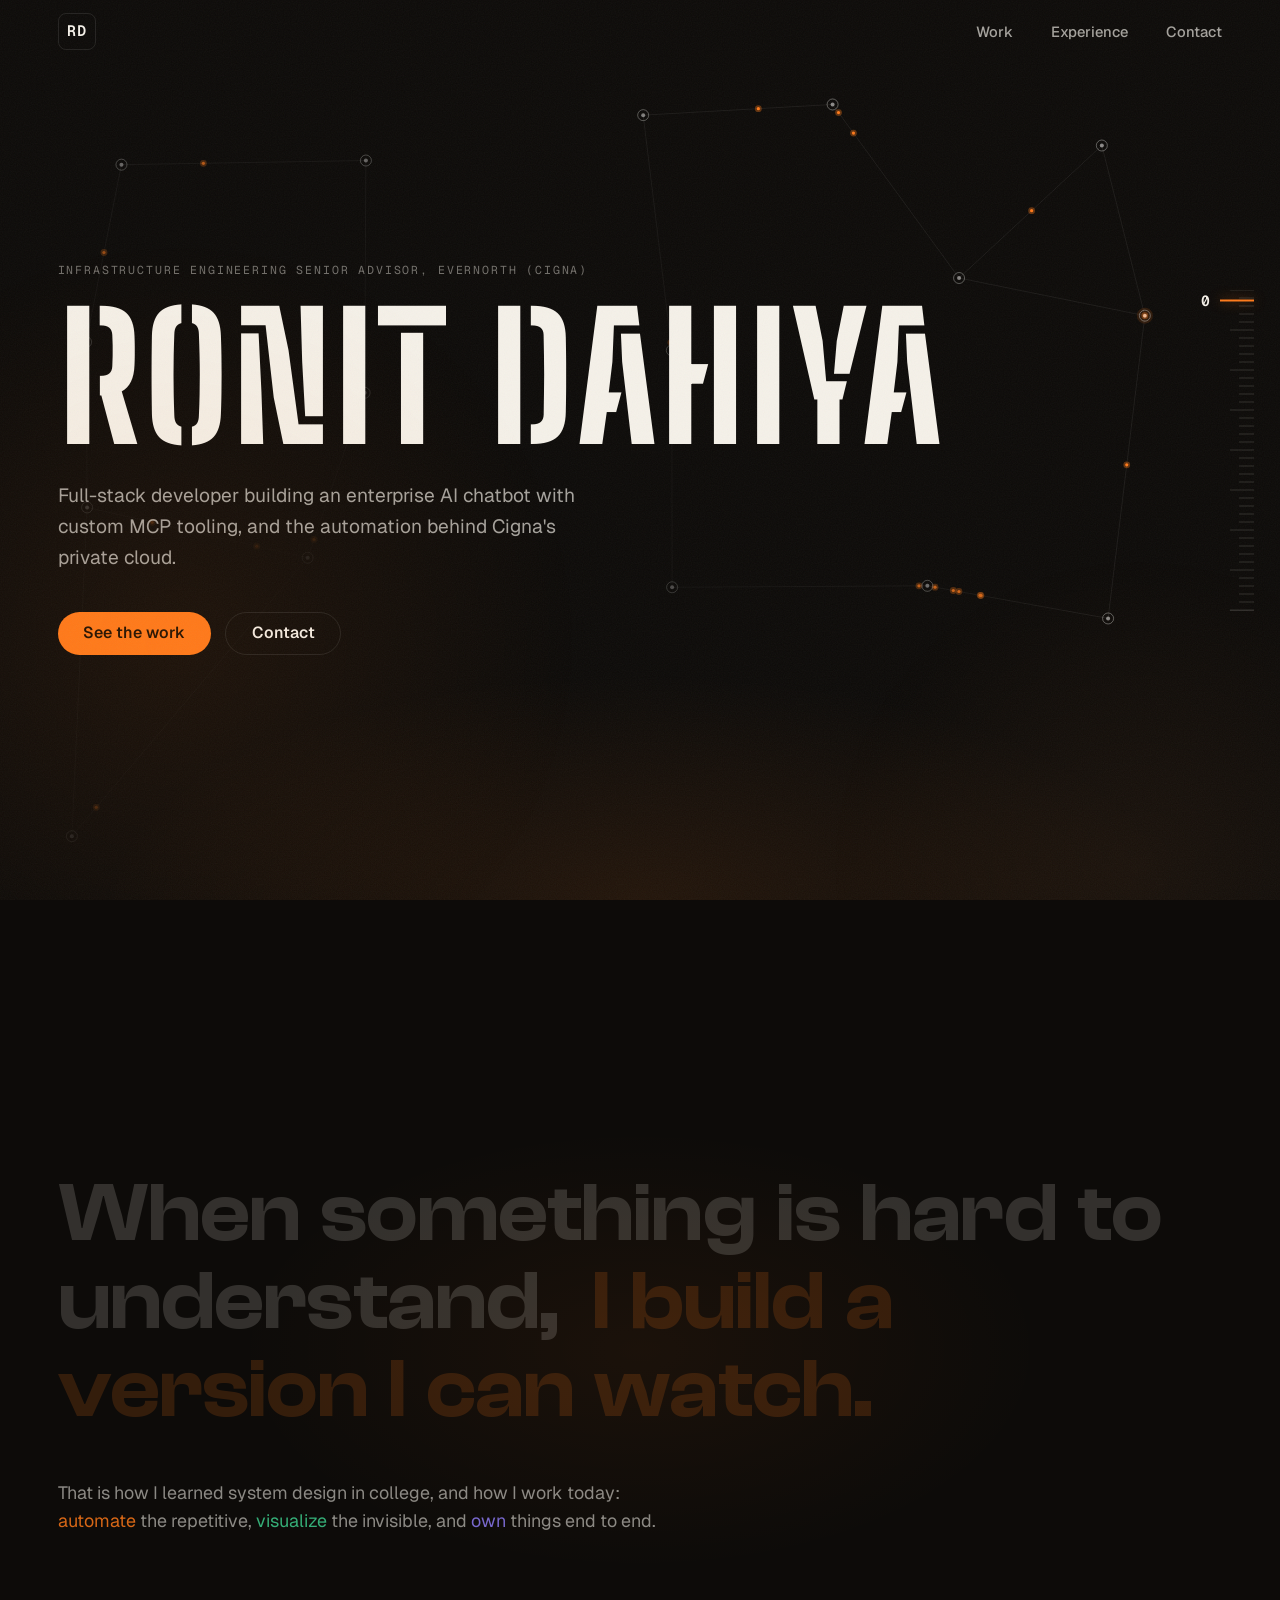
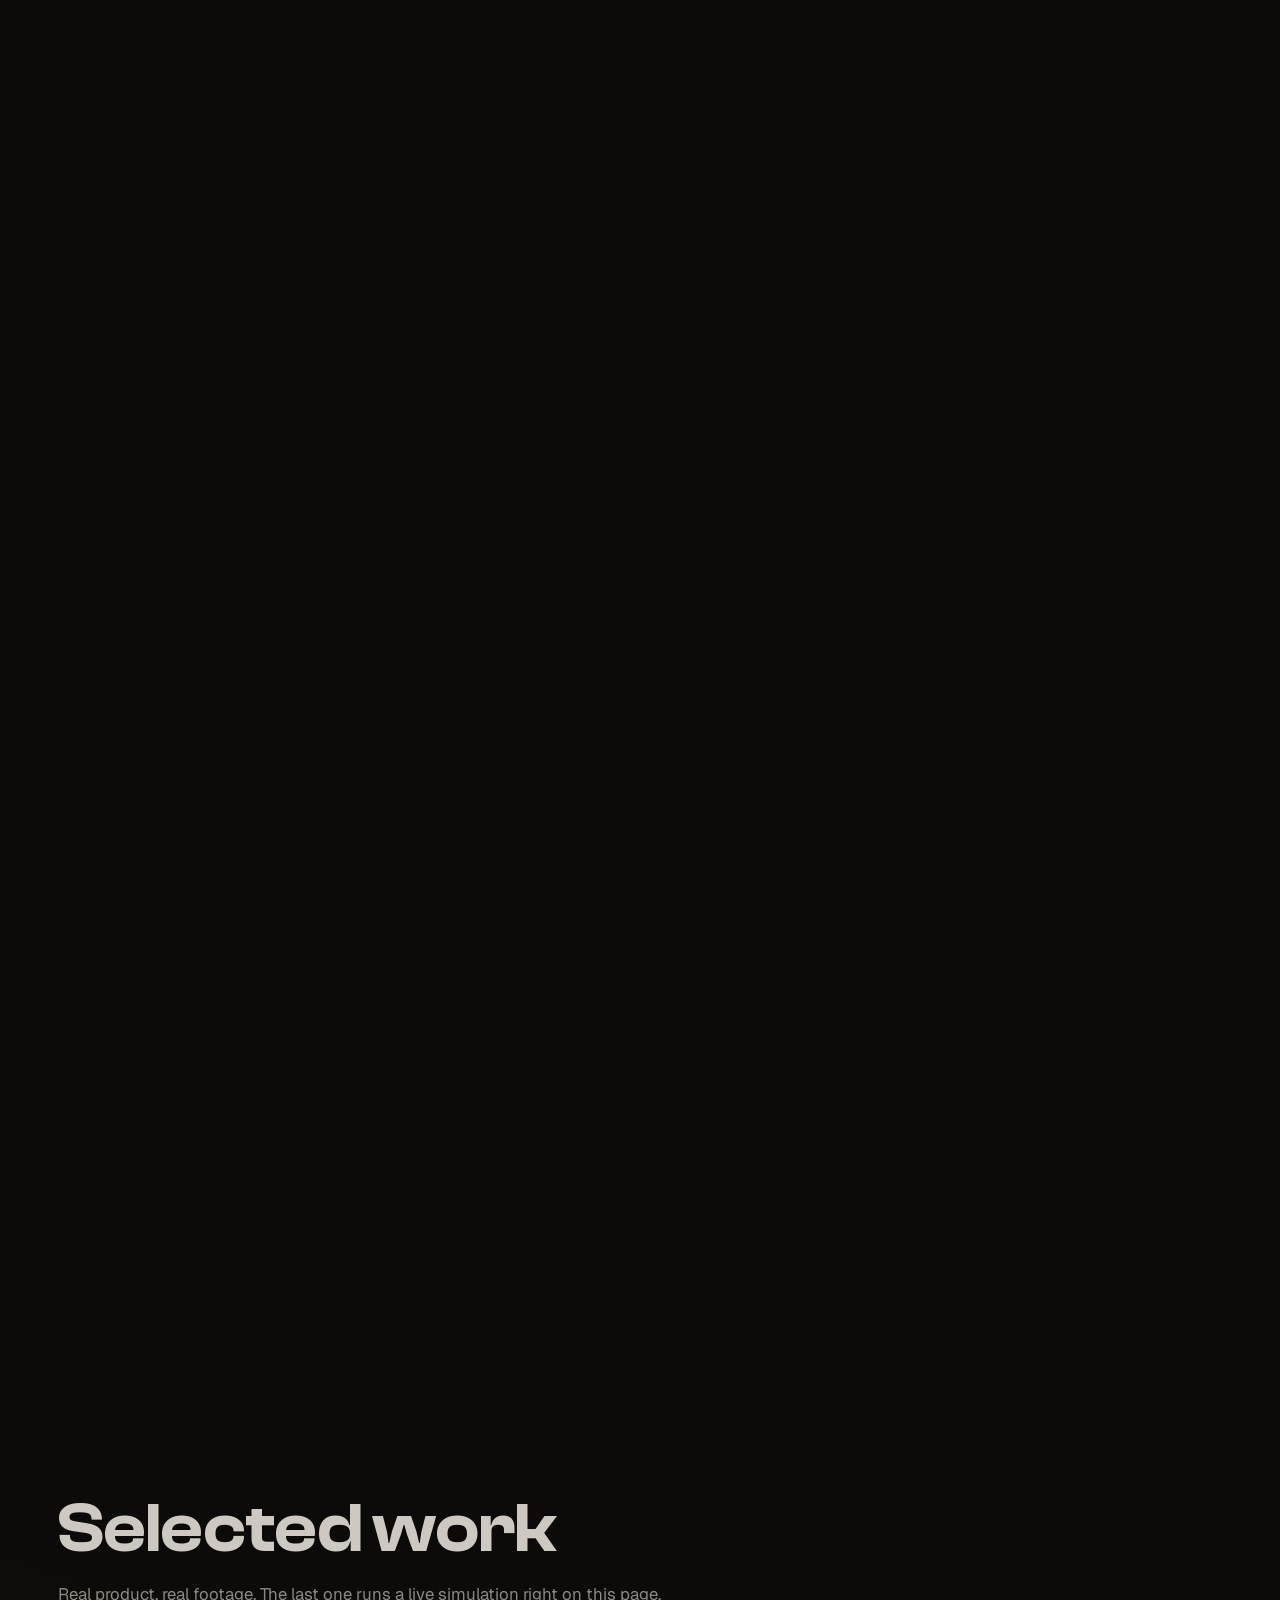
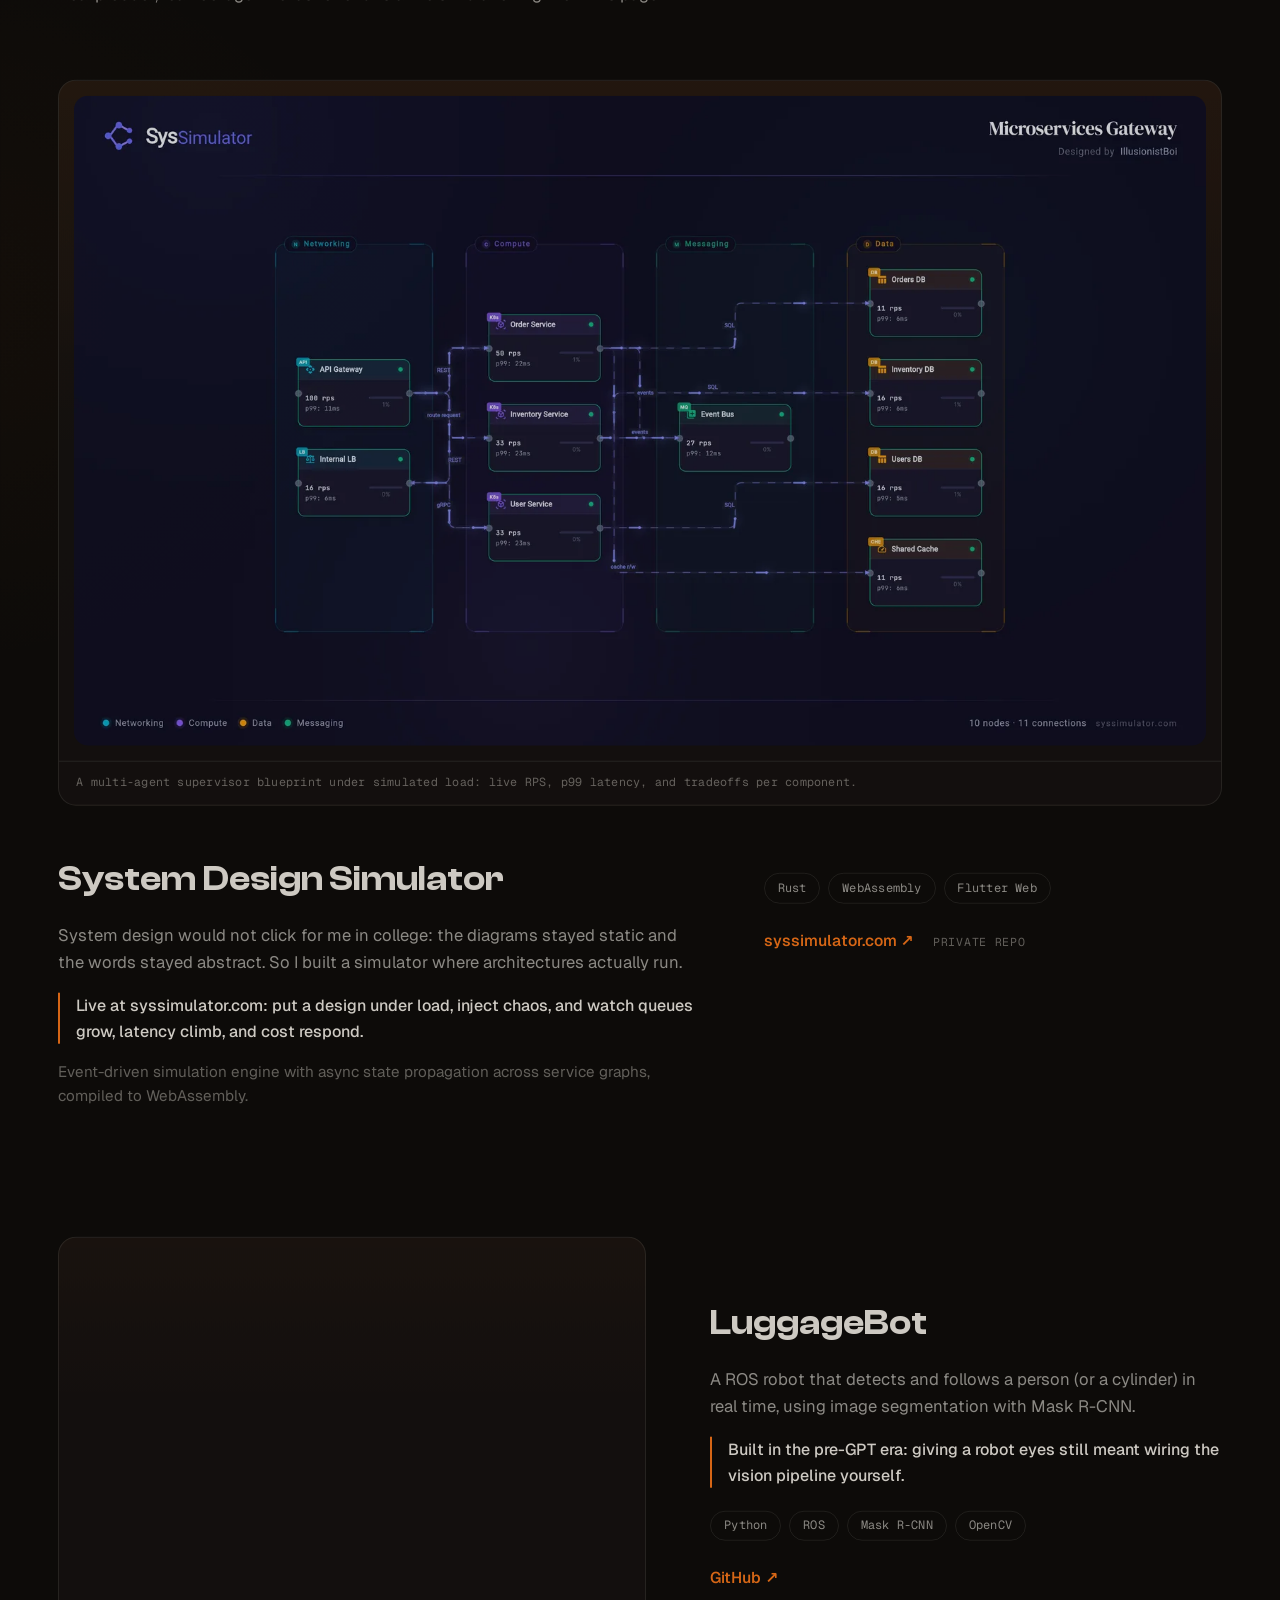
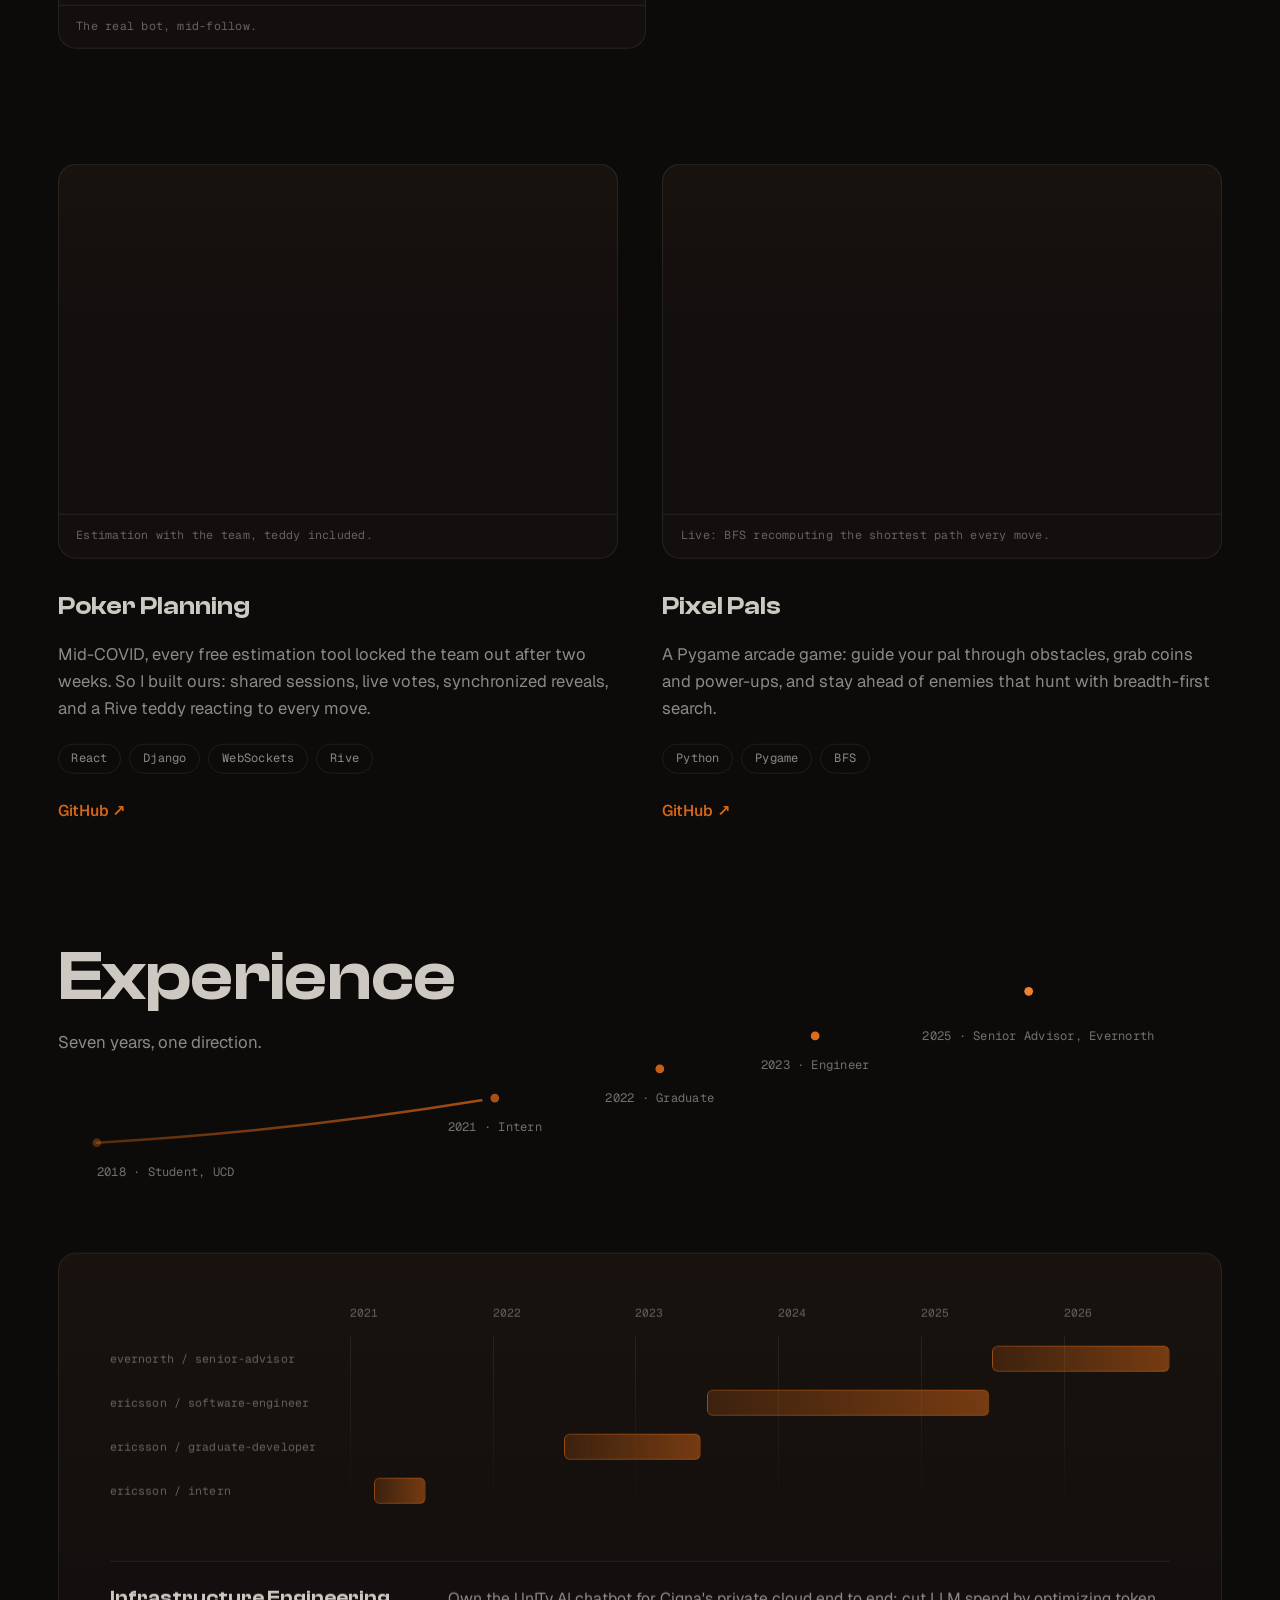
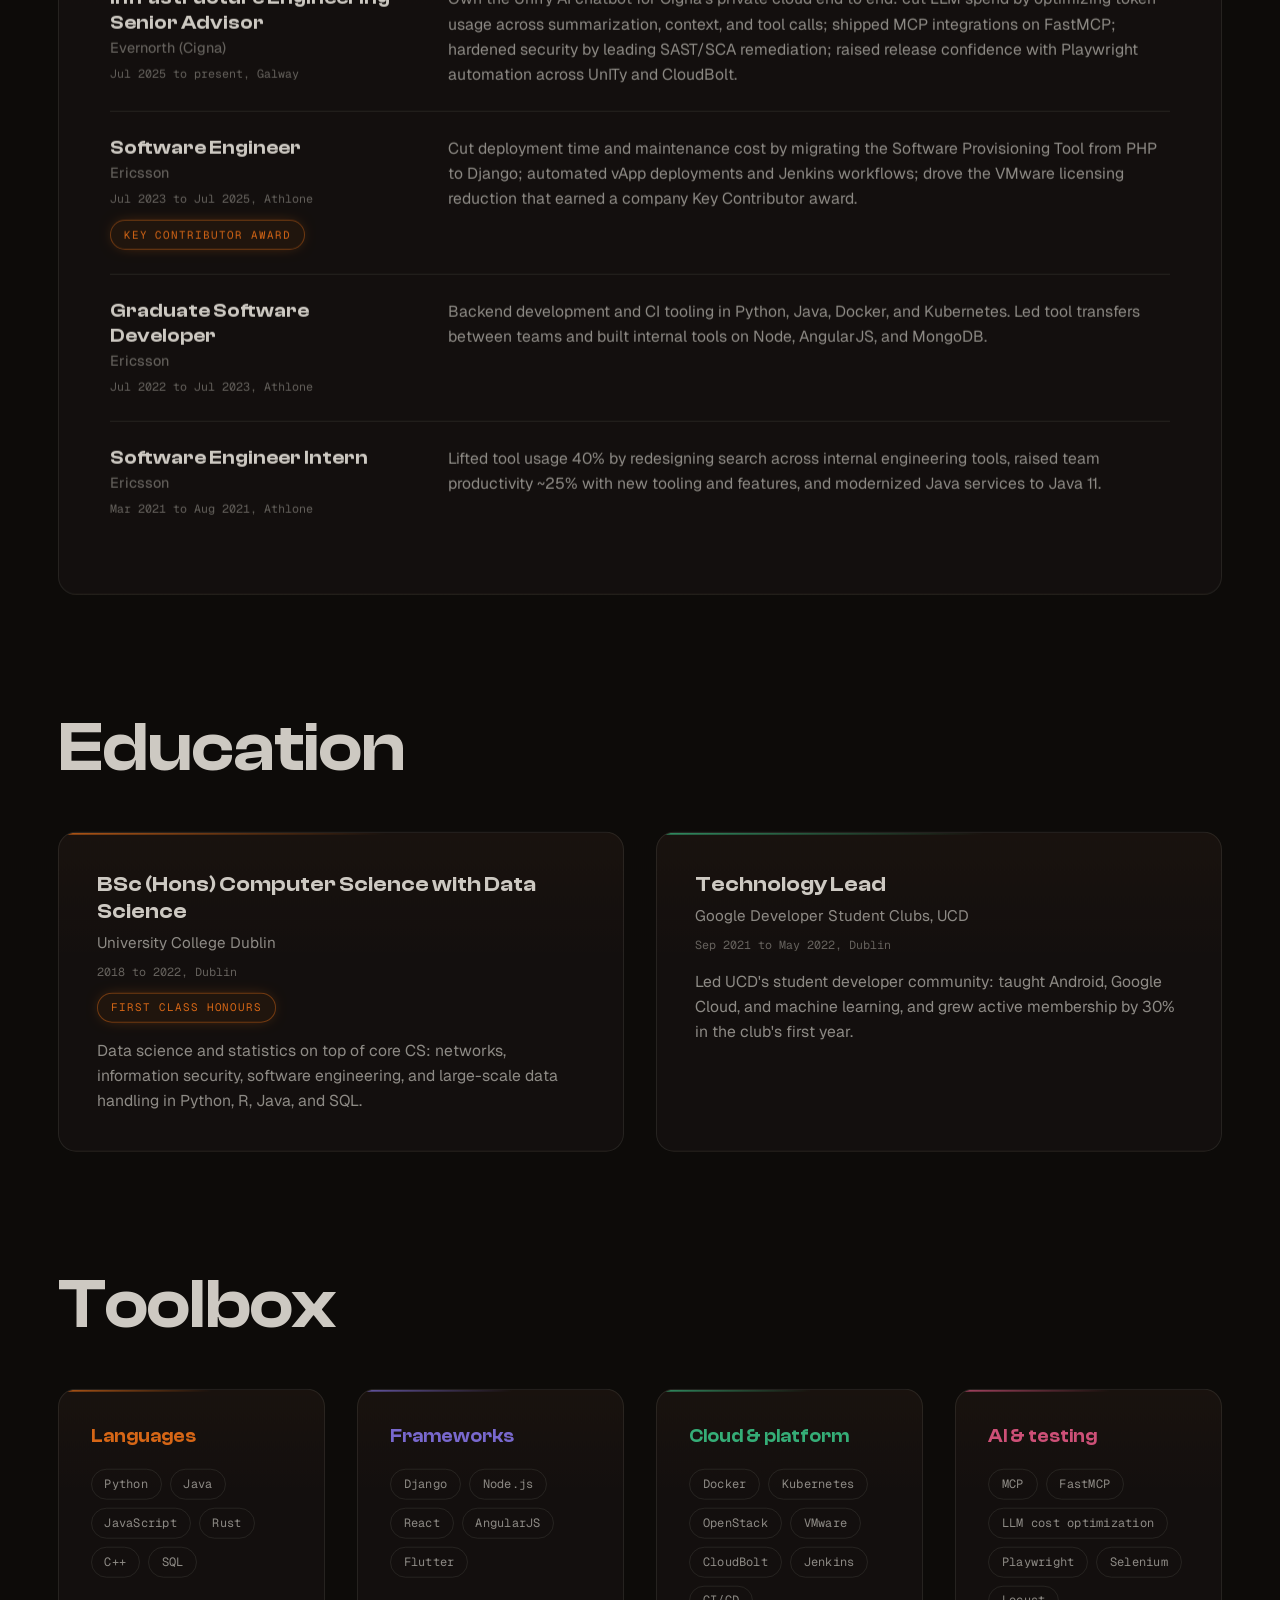
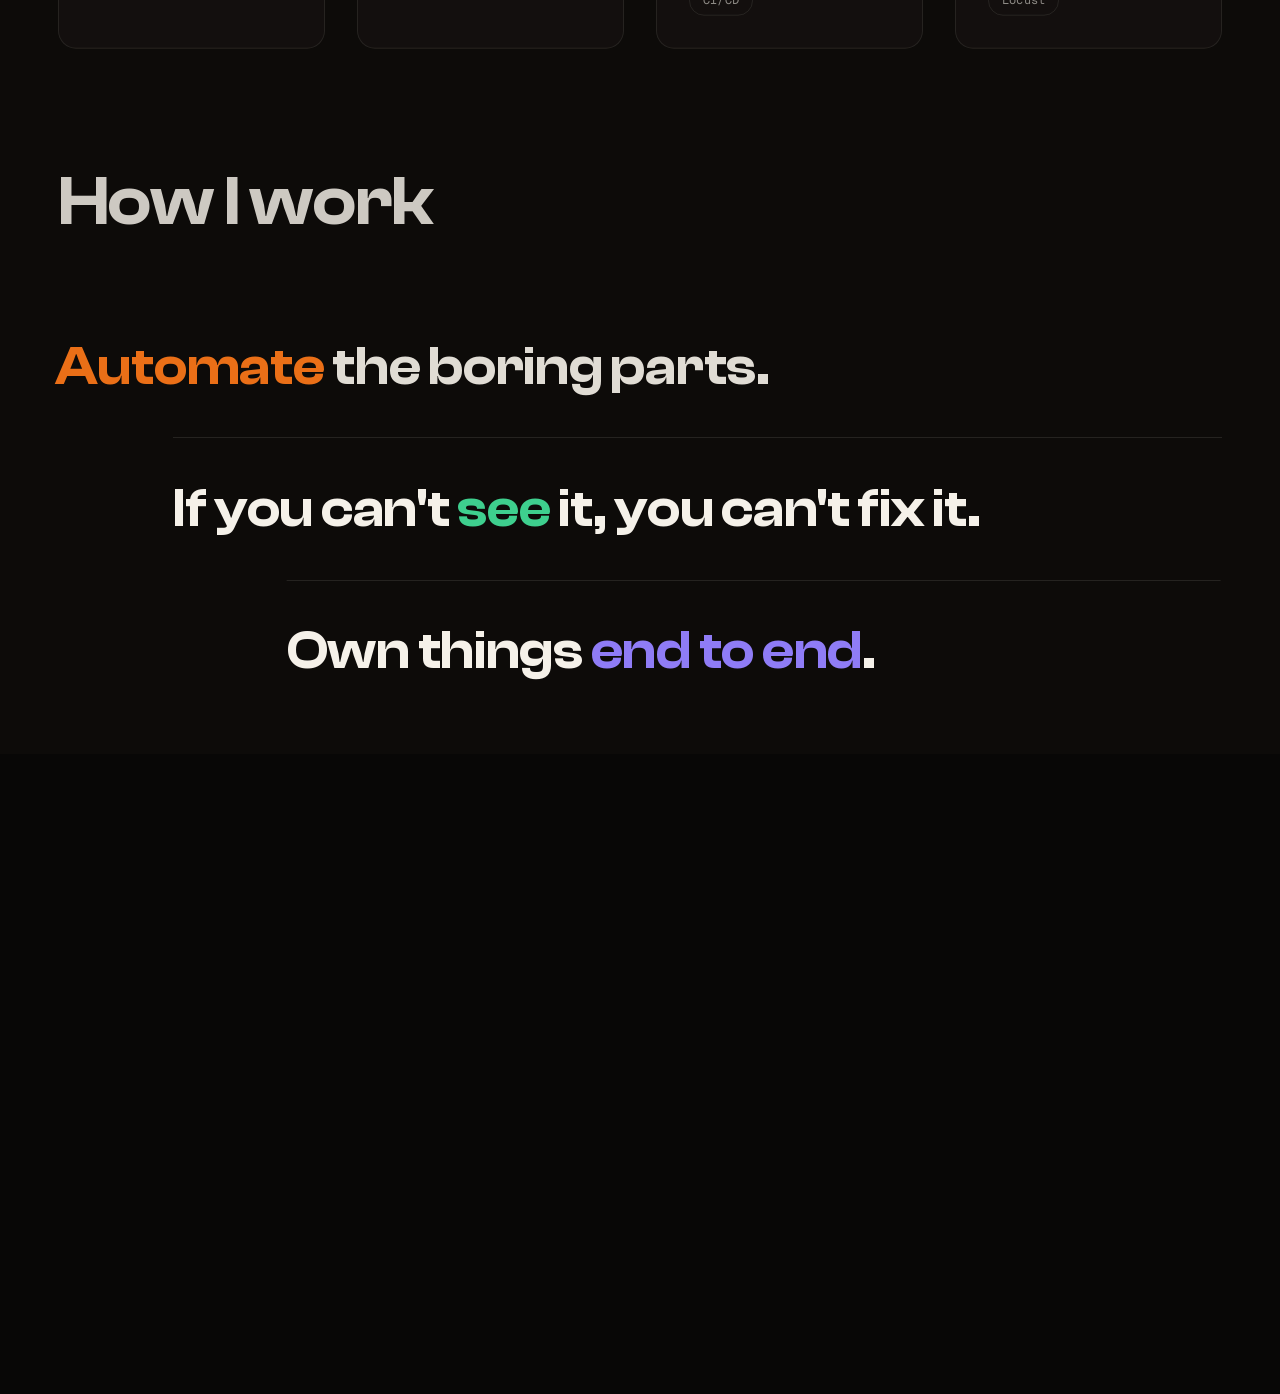
==== commit b7b3ef56: "v5: fix refresh-stranded intro, clickable charts, typewriter email The intro overlay stranded return" ====
--- a/index.html
+++ b/index.html
@@ -19,6 +19,10 @@
    <link rel="icon" type="image/png" sizes="96x96" href="./favicon/favicon-96x96.png?v=8" />
    <link rel="apple-touch-icon" sizes="180x180" href="./favicon/apple-touch-icon.png?v=8" />
    <link rel="manifest" href="./favicon/site.webmanifest?v=8" />
+
+   <!-- pre-paint: if the intro already played this session, never show it.
+        Runs before first paint so a refresh can never strand the overlay. -->
+   <script>try{if(sessionStorage.getItem('rd-intro')==='1'){document.documentElement.classList.add('intro-skip','intro-done')}}catch(e){}</script>
 
    <link rel="preload" href="./fonts/clash-display-700.woff2" as="font" type="font/woff2" crossorigin />
    <link rel="preload" href="./fonts/clash-display-600.woff2" as="font" type="font/woff2" crossorigin />
@@ -198,7 +202,7 @@
                <p class="section-lede">Seven years, one direction.</p>
             </div>
             <div class="ascent" aria-hidden="true">
-               <svg viewBox="0 0 1200 250" fill="none" xmlns="http://www.w3.org/2000/svg">
+               <svg viewBox="0 0 1200 280" fill="none" xmlns="http://www.w3.org/2000/svg">
                   <defs>
                      <linearGradient id="asc-grad" gradientUnits="userSpaceOnUse" x1="40" y1="214" x2="1170" y2="34">
                         <stop offset="0" stop-color="#ff7a1a" stop-opacity="0.3" />
@@ -207,25 +211,25 @@
                      </linearGradient>
                   </defs>
                   <path class="ascent-path" d="M 40 214 C 180 206 330 188 450 168 S 560 148 620 138 S 720 116 780 104 S 920 72 1000 58 S 1120 40 1170 34" stroke="url(#asc-grad)" stroke-width="2.5" stroke-linecap="round" />
-                  <g class="ascent-mark">
-                     <circle cx="40" cy="214" r="4" fill="url(#asc-grad)" />
-                     <text x="40" y="238" text-anchor="start">2018 &#183; student, UCD</text>
-                  </g>
-                  <g class="ascent-mark">
-                     <circle cx="450" cy="168" r="4" fill="url(#asc-grad)" />
-                     <text x="450" y="192" text-anchor="middle">2021 &#183; intern</text>
-                  </g>
-                  <g class="ascent-mark">
-                     <circle cx="620" cy="138" r="4" fill="url(#asc-grad)" />
-                     <text x="620" y="162" text-anchor="middle">2022 &#183; graduate</text>
-                  </g>
-                  <g class="ascent-mark">
-                     <circle cx="780" cy="104" r="4" fill="url(#asc-grad)" />
-                     <text x="780" y="128" text-anchor="middle">2023 &#183; engineer</text>
-                  </g>
-                  <g class="ascent-mark">
-                     <circle cx="1000" cy="58" r="4" fill="url(#asc-grad)" />
-                     <text x="1000" y="82" text-anchor="middle">2025 &#183; senior advisor, Cigna</text>
+                  <g class="ascent-mark" data-goto="#education">
+                     <circle cx="40" cy="214" r="4.5" fill="url(#asc-grad)" />
+                     <text x="40" y="248" text-anchor="start">2018 &#183; Student, UCD</text>
+                  </g>
+                  <g class="ascent-mark" data-goto="#role-ericsson-intern">
+                     <circle cx="450" cy="168" r="4.5" fill="url(#asc-grad)" />
+                     <text x="450" y="202" text-anchor="middle">2021 &#183; Intern</text>
+                  </g>
+                  <g class="ascent-mark" data-goto="#role-ericsson-grad">
+                     <circle cx="620" cy="138" r="4.5" fill="url(#asc-grad)" />
+                     <text x="620" y="172" text-anchor="middle">2022 &#183; Graduate</text>
+                  </g>
+                  <g class="ascent-mark" data-goto="#role-ericsson-swe">
+                     <circle cx="780" cy="104" r="4.5" fill="url(#asc-grad)" />
+                     <text x="780" y="138" text-anchor="middle">2023 &#183; Engineer</text>
+                  </g>
+                  <g class="ascent-mark" data-goto="#role-evernorth">
+                     <circle cx="1000" cy="58" r="4.5" fill="url(#asc-grad)" />
+                     <text x="1010" y="108" text-anchor="middle">2025 &#183; Senior Advisor, Evernorth</text>
                   </g>
                </svg>
             </div>
@@ -265,14 +269,14 @@
             </div>
 
             <ol class="trace-roles" role="list">
-               <li class="trace-role" data-trace="0">
+               <li class="trace-role" data-trace="0" id="role-evernorth">
                   <div>
                      <h3>Infrastructure Engineering Senior Advisor<span class="trace-org">Evernorth (Cigna)</span></h3>
                      <p class="trace-dates">Jul 2025 to present, Galway</p>
                   </div>
                   <p class="trace-desc">Own the UnITy AI chatbot for Cigna's private cloud end to end: cut LLM spend by optimizing token usage across summarization, context, and tool calls; shipped MCP integrations on FastMCP; hardened security by leading SAST/SCA remediation; raised release confidence with Playwright automation across UnITy and CloudBolt.</p>
                </li>
-               <li class="trace-role" data-trace="1">
+               <li class="trace-role" data-trace="1" id="role-ericsson-swe">
                   <div>
                      <h3>Software Engineer<span class="trace-org">Ericsson</span></h3>
                      <p class="trace-dates">Jul 2023 to Jul 2025, Athlone</p>
@@ -280,14 +284,14 @@
                   </div>
                   <p class="trace-desc">Cut deployment time and maintenance cost by migrating the Software Provisioning Tool from PHP to Django; automated vApp deployments and Jenkins workflows; drove the VMware licensing reduction that earned a company Key Contributor award.</p>
                </li>
-               <li class="trace-role" data-trace="2">
+               <li class="trace-role" data-trace="2" id="role-ericsson-grad">
                   <div>
                      <h3>Graduate Software Developer<span class="trace-org">Ericsson</span></h3>
                      <p class="trace-dates">Jul 2022 to Jul 2023, Athlone</p>
                   </div>
                   <p class="trace-desc">Backend development and CI tooling in Python, Java, Docker, and Kubernetes. Led tool transfers between teams and built internal tools on Node, AngularJS, and MongoDB.</p>
                </li>
-               <li class="trace-role" data-trace="3">
+               <li class="trace-role" data-trace="3" id="role-ericsson-intern">
                   <div>
                      <h3>Software Engineer Intern<span class="trace-org">Ericsson</span></h3>
                      <p class="trace-dates">Mar 2021 to Aug 2021, Athlone</p>
@@ -305,6 +309,7 @@
                <h3>BSc (Hons) Computer Science with Data Science</h3>
                <p class="edu-org">University College Dublin</p>
                <p class="trace-dates">2018 to 2022, Dublin</p>
+               <p class="award">First Class Honours</p>
                <p class="trace-desc">Data science and statistics on top of core CS: networks, information security, software engineering, and large-scale data handling in Python, R, Java, and SQL.</p>
             </article>
             <article class="edu-card panel spotlight tint-bar tint-green" data-reveal>
@@ -349,9 +354,9 @@
       <section class="principles shell" id="principles" aria-label="How I work">
          <h2 data-reveal>How I work</h2>
          <ul class="principles-list" role="list">
-            <li data-reveal><span class="hl">Automate</span> the boring parts.</li>
-            <li data-reveal>If you can't <span class="hl-green">see</span> it, you can't fix it.</li>
-            <li data-reveal>Own things <span class="hl-violet">end to end</span>.</li>
+            <li><span class="hl">Automate</span> the boring parts.</li>
+            <li>If you can't <span class="hl-green">see</span> it, you can't fix it.</li>
+            <li>Own things <span class="hl-violet">end to end</span>.</li>
          </ul>
       </section>
 
--- a/styles.css
+++ b/styles.css
@@ -148,12 +148,22 @@
 .intro.done { transform: translateY(-100%); }
 .intro.gone { display: none; }
 
+/* decided pre-paint by the inline head script: refresh never re-shows it */
+.intro-skip .intro { display: none !important; }
+
 .intro-word {
    font-family: var(--display);
    font-size: clamp(2.2rem, 6vw, 4.2rem);
    font-weight: 600;
    letter-spacing: -0.01em;
    color: var(--text);
+   transition: transform 500ms var(--ease-out), letter-spacing 500ms var(--ease-out);
+}
+
+/* the closing phrase leans in before the curtain lifts */
+.intro-word.intro-final {
+   transform: scale(1.05);
+   letter-spacing: 0;
 }
 
 .intro-word::before {
@@ -827,12 +837,19 @@
    overflow: visible;
 }
 
+.ascent-mark {
+   cursor: pointer;
+}
+
 .ascent-mark text {
    font-family: var(--mono);
-   font-size: 11.5px;
+   font-size: 12.5px;
    letter-spacing: 0.02em;
    fill: var(--subtle);
-}
+   transition: fill var(--t-fast);
+}
+
+.ascent-mark:hover text { fill: var(--accent); }
 
 .trace {
    padding: clamp(1.6rem, 4vw, 3.2rem);
@@ -880,6 +897,7 @@
    grid-template-columns: var(--trace-gutter, 240px) 1fr;
    align-items: center;
    height: 44px;
+   cursor: pointer;
 }
 
 .tr-label {
@@ -926,6 +944,15 @@
    padding: 1.5rem 0;
    border-top: 1px solid var(--line);
    transition: background-color var(--t-fast);
+   scroll-margin-top: 7rem;
+}
+
+/* brief glow after navigating here from the chart */
+.flash { animation: role-flash 1.6s var(--ease-out); }
+
+@keyframes role-flash {
+   0% { background-color: rgba(255, 122, 26, 0.12); }
+   100% { background-color: transparent; }
 }
 
 .trace-role h3 {
@@ -1155,6 +1182,27 @@
    background-size: 100% 2px;
 }
 
+/* auto-typing email: char spans + blinking caret (built in main.js) */
+.contact-email .char {
+   display: inline-block;
+   will-change: opacity, transform;
+}
+
+.contact-email .caret {
+   display: inline-block;
+   width: 0.5ch;
+   height: 0.95em;
+   margin-left: 0.12ch;
+   vertical-align: -0.12em;
+   background: var(--accent);
+   animation: caret-blink 1.05s steps(1) infinite;
+}
+
+@keyframes caret-blink {
+   0%, 55% { opacity: 1; }
+   56%, 100% { opacity: 0; }
+}
+
 .contact-links {
    display: flex;
    gap: 1.8rem;
@@ -1302,6 +1350,9 @@
    .intro { display: none; }
    html.intro-lock { overflow: auto; }
 
+   .contact-email .caret { animation: none; opacity: 1; }
+   .flash { animation: none; }
+
    .statement-text .word { opacity: 1 !important; }
 
    .feature-media img { transition: none; }
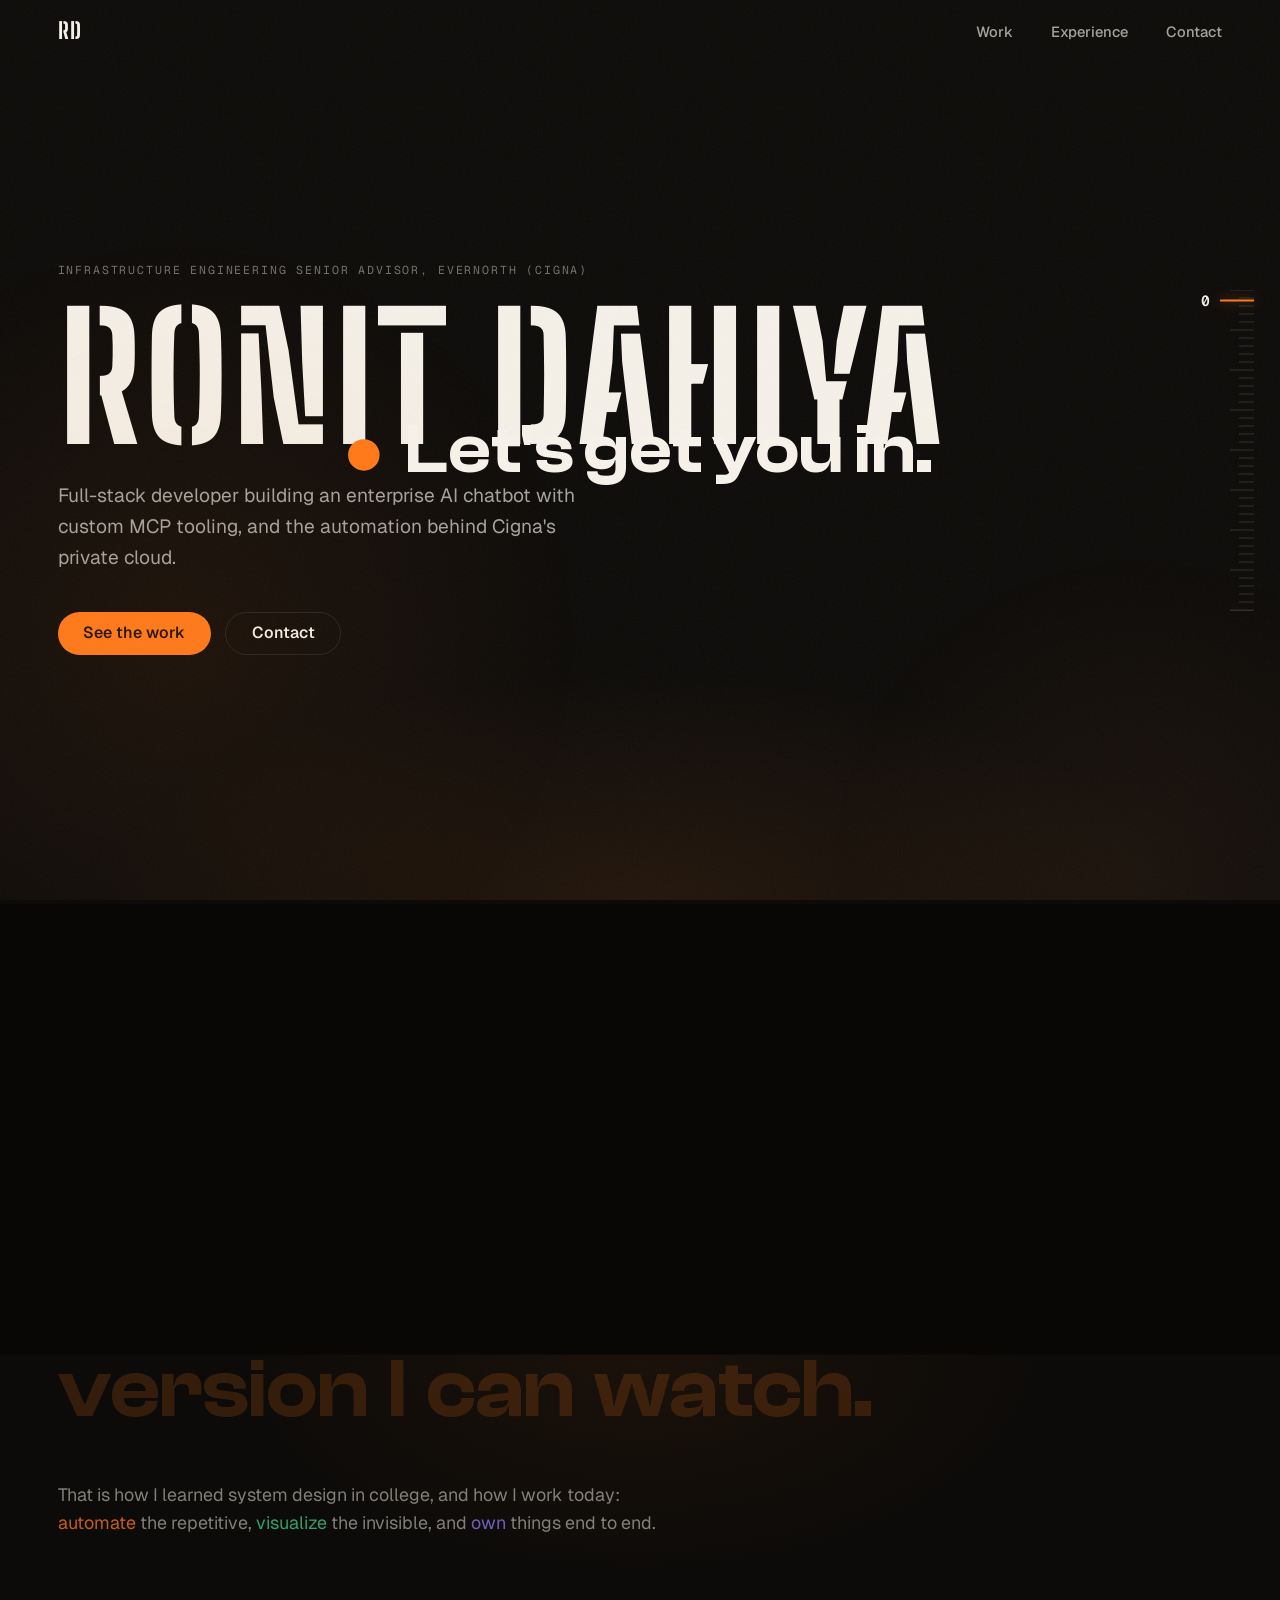
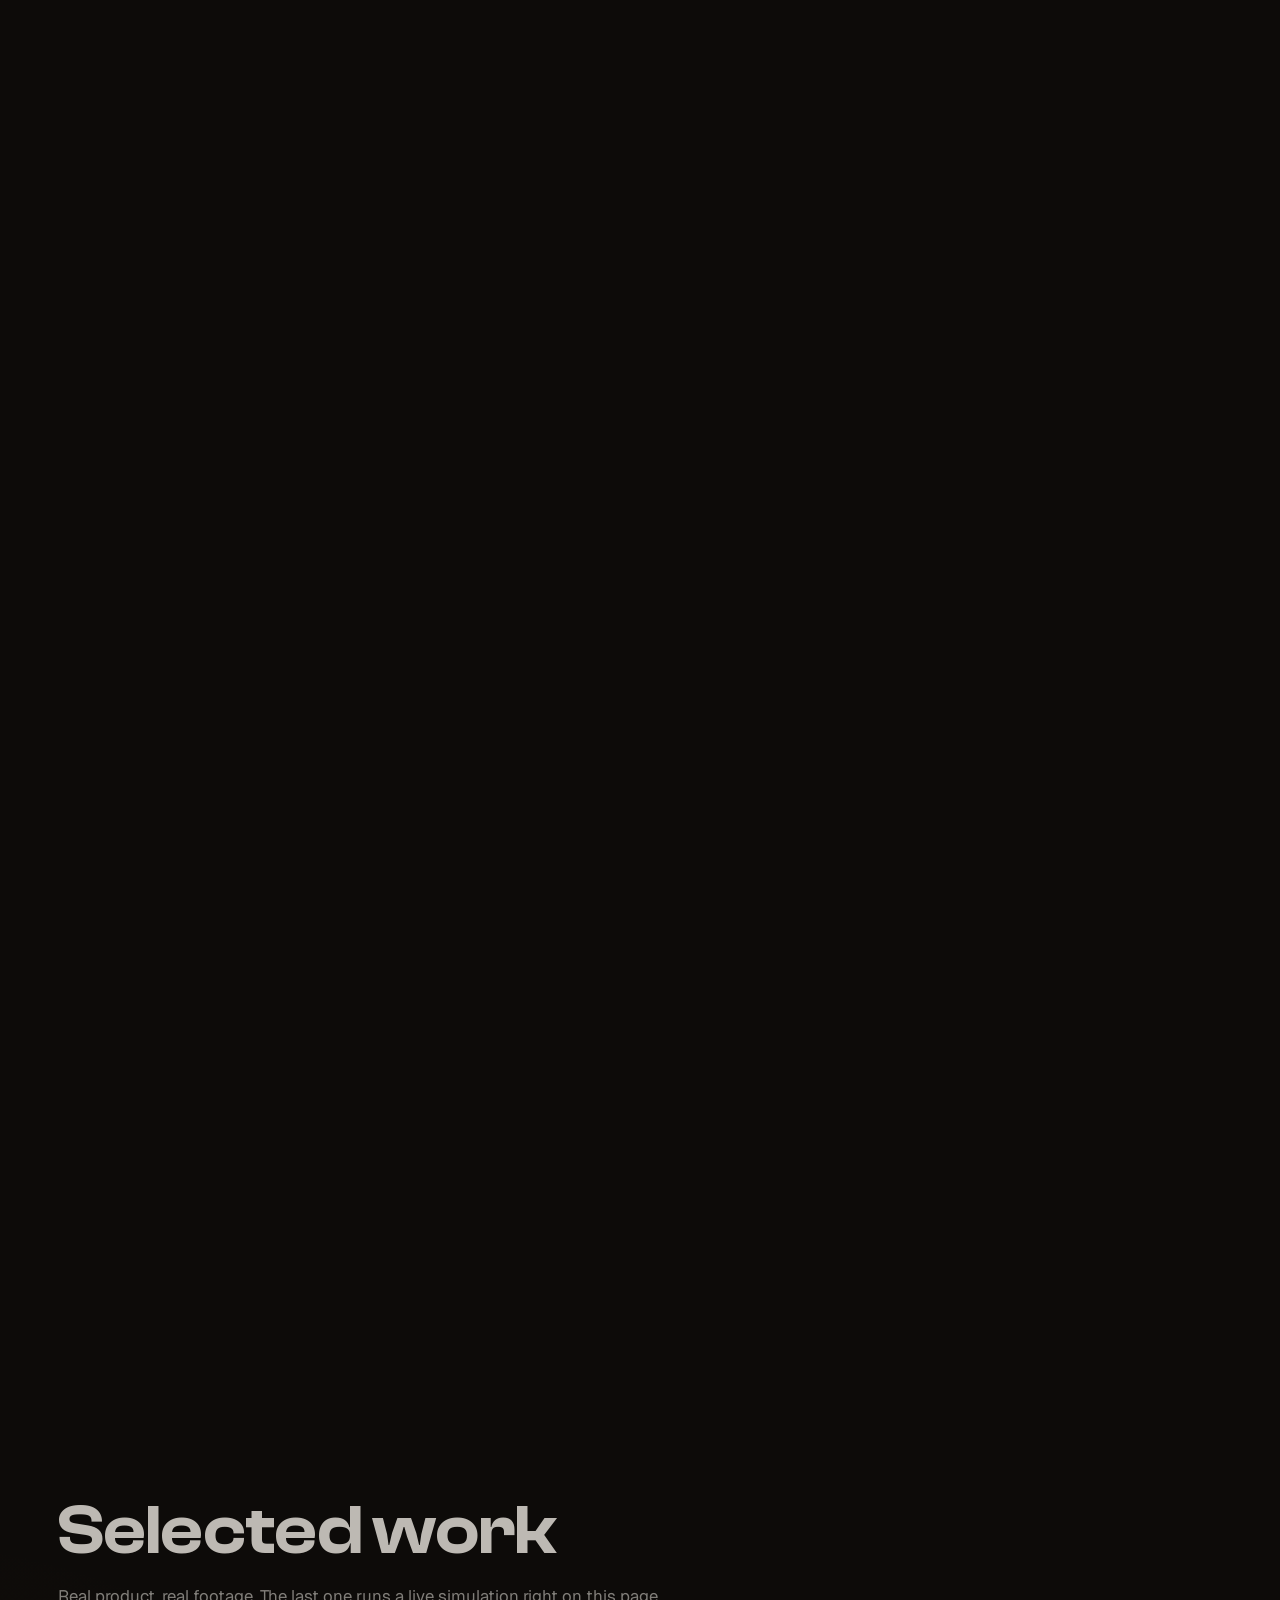
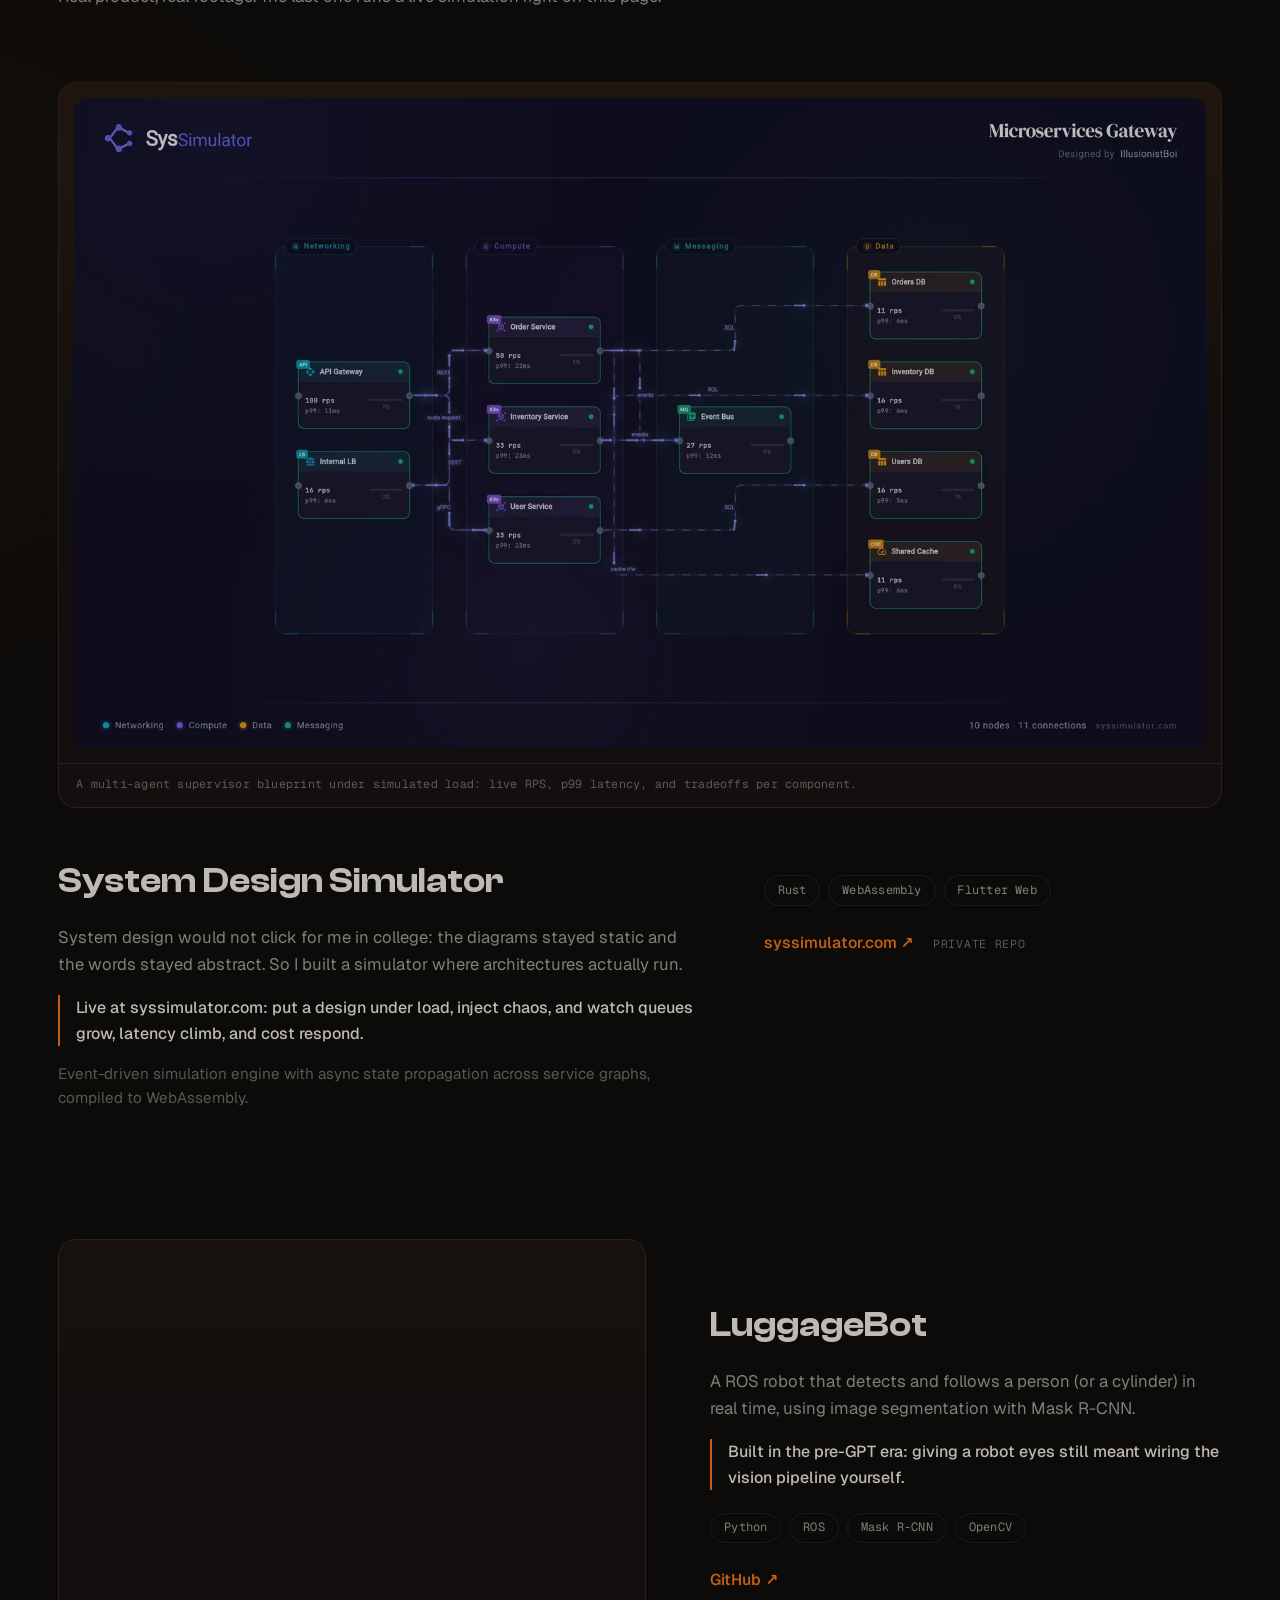
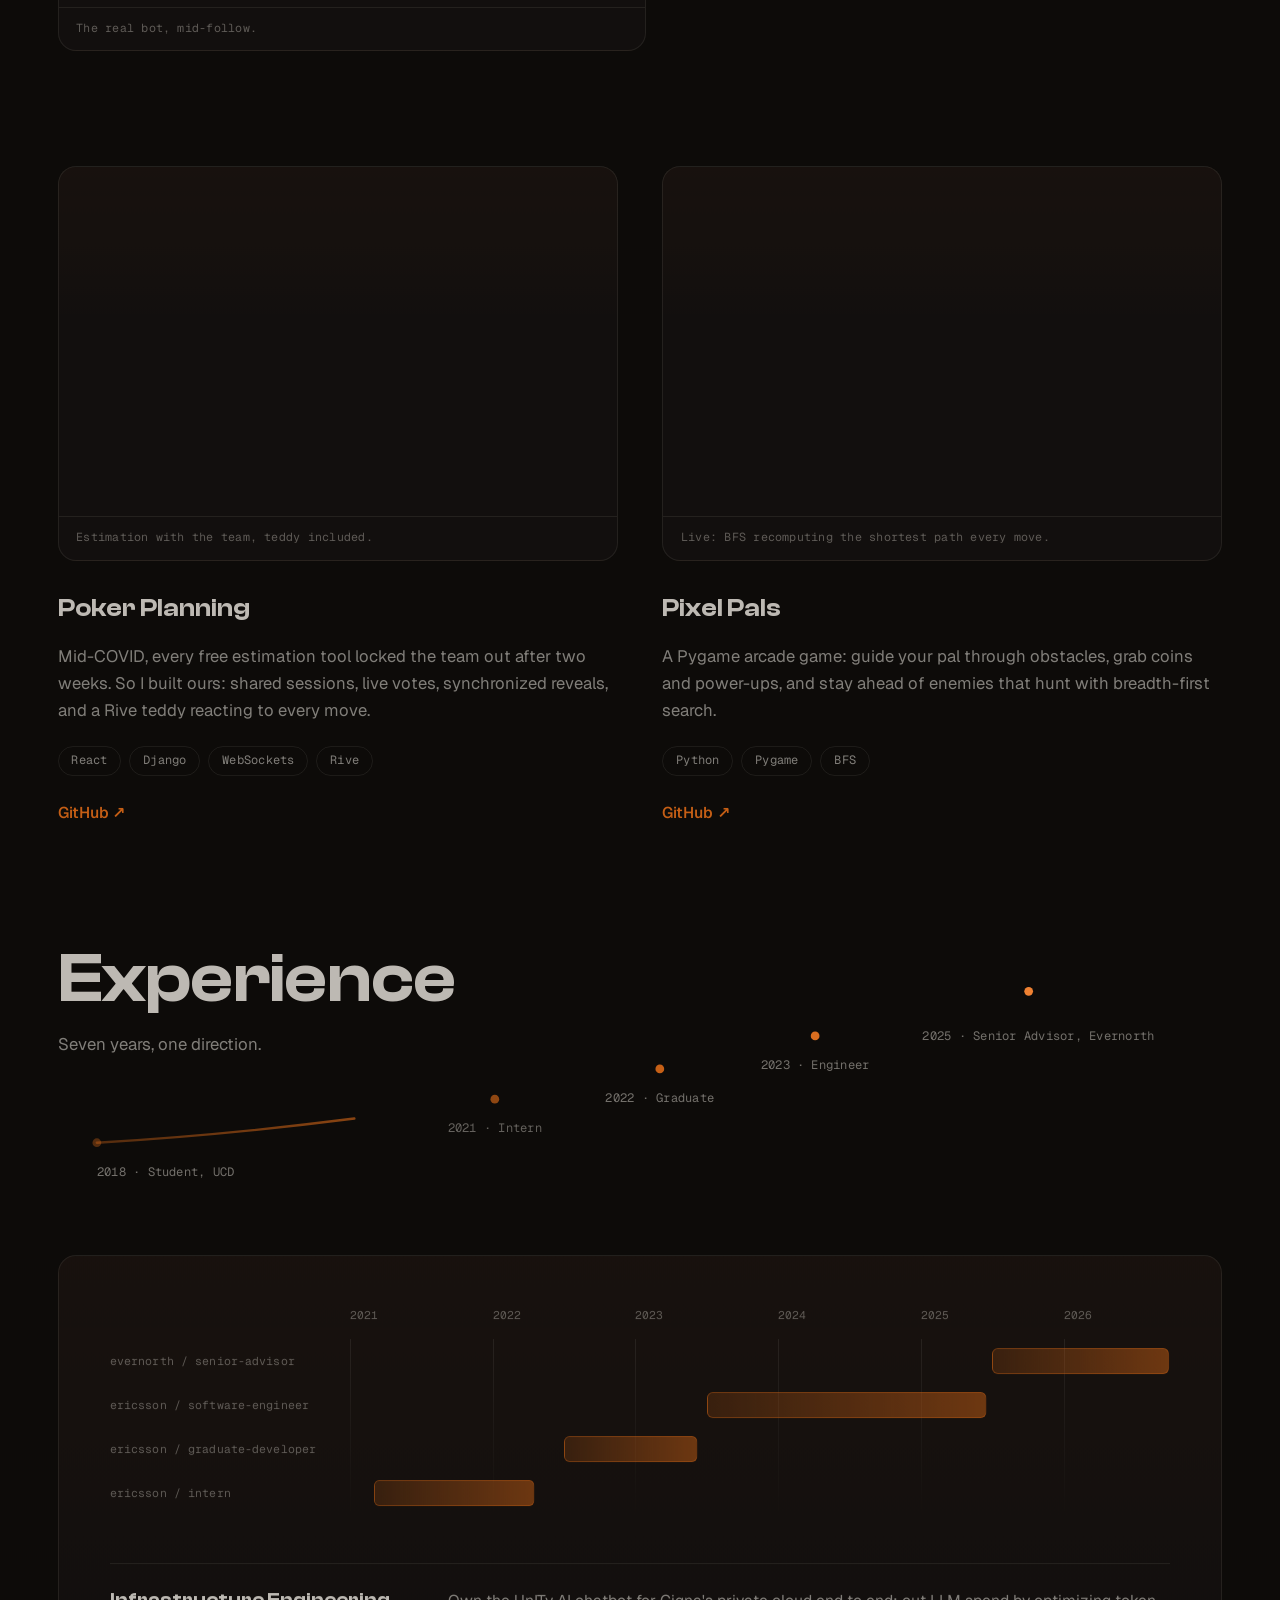
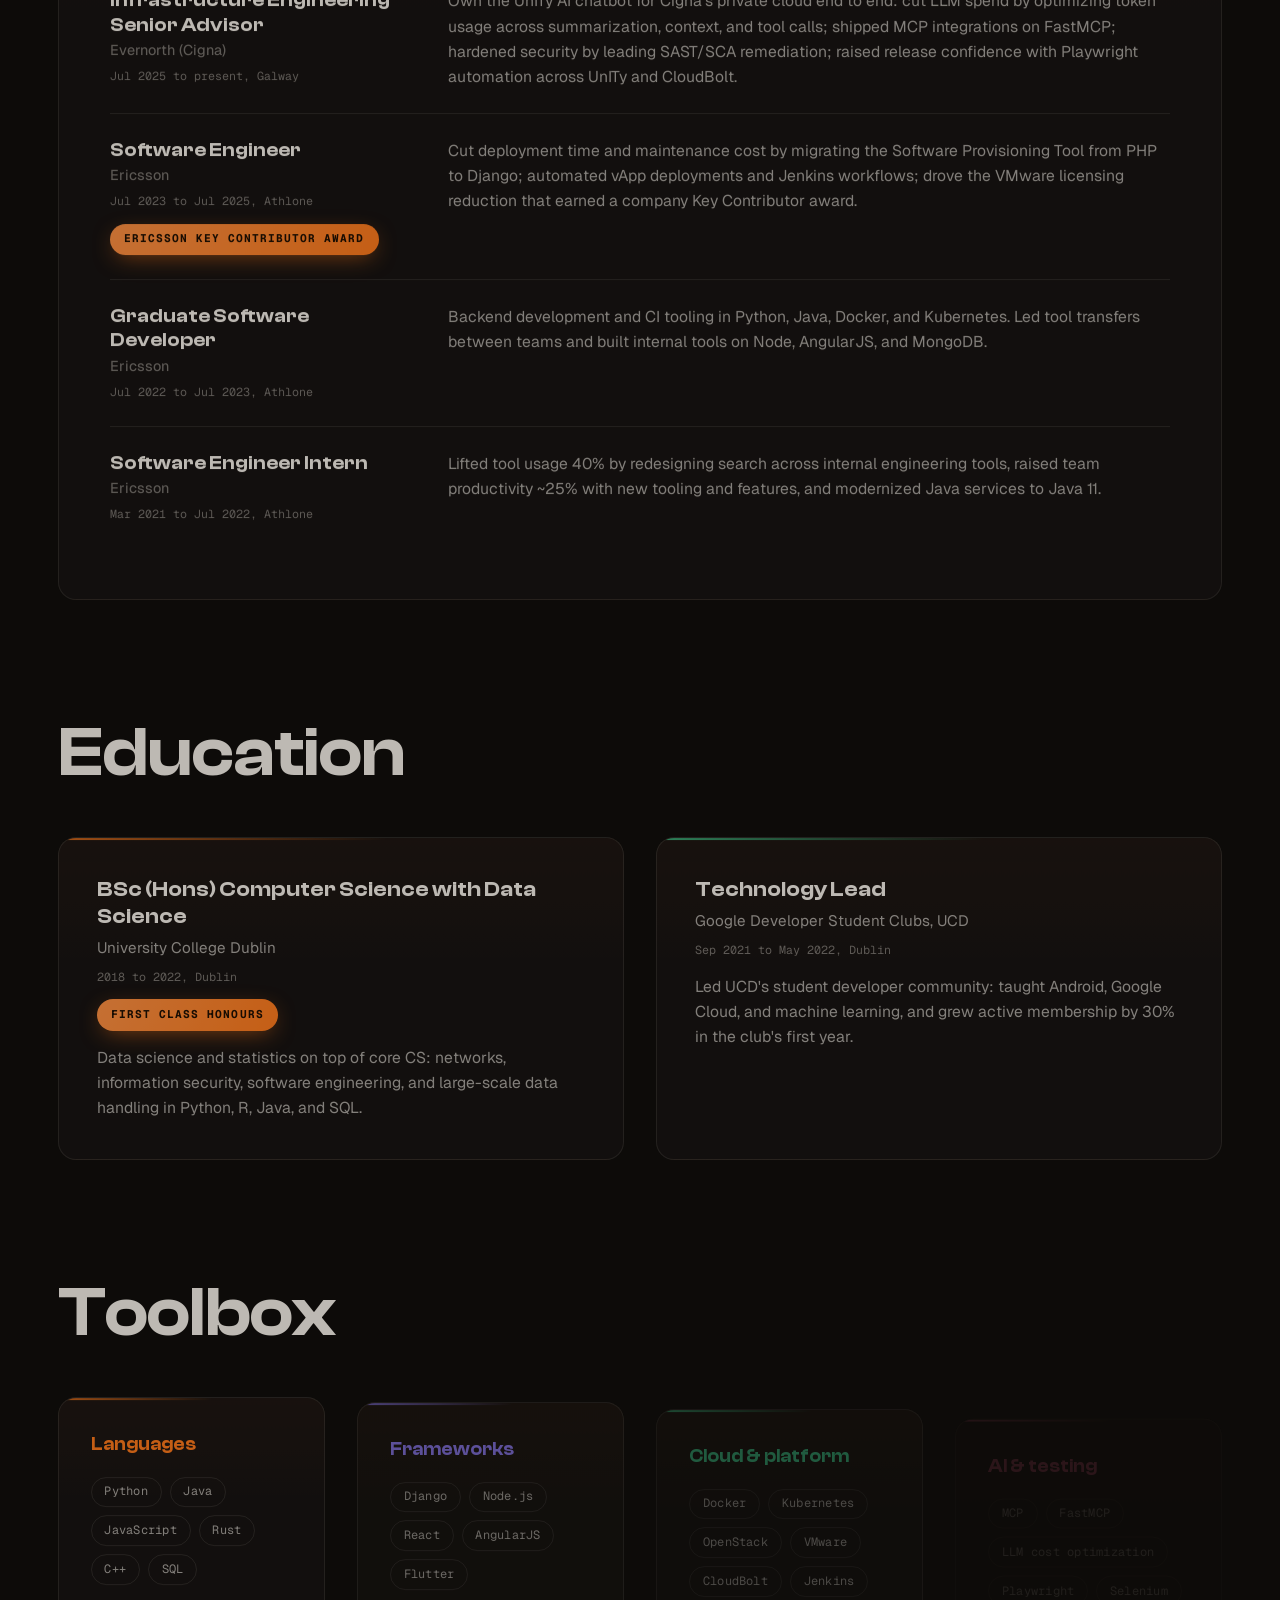
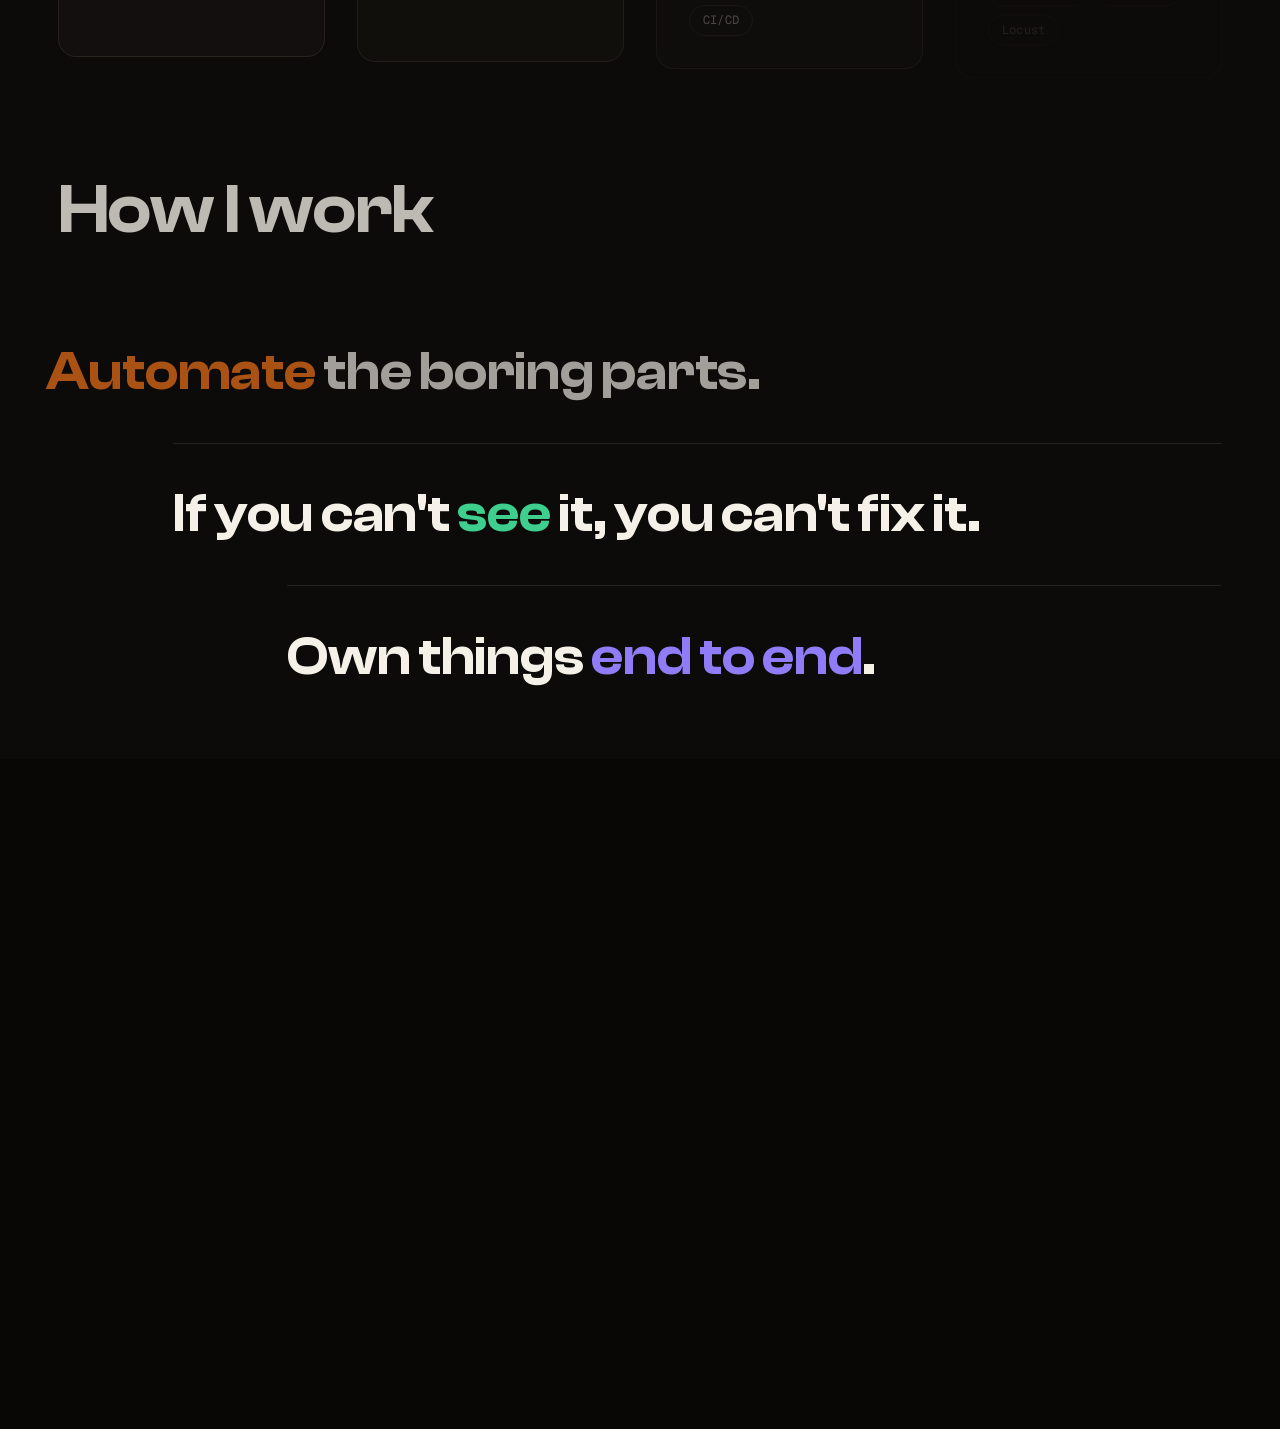
==== commit 16b88713: "v6: intro on every load with split reveal, copy-burst email, bold awards The greeting sequence now p" ====
--- a/index.html
+++ b/index.html
@@ -19,10 +19,6 @@
    <link rel="icon" type="image/png" sizes="96x96" href="./favicon/favicon-96x96.png?v=8" />
    <link rel="apple-touch-icon" sizes="180x180" href="./favicon/apple-touch-icon.png?v=8" />
    <link rel="manifest" href="./favicon/site.webmanifest?v=8" />
-
-   <!-- pre-paint: if the intro already played this session, never show it.
-        Runs before first paint so a refresh can never strand the overlay. -->
-   <script>try{if(sessionStorage.getItem('rd-intro')==='1'){document.documentElement.classList.add('intro-skip','intro-done')}}catch(e){}</script>
 
    <link rel="preload" href="./fonts/clash-display-700.woff2" as="font" type="font/woff2" crossorigin />
    <link rel="preload" href="./fonts/clash-display-600.woff2" as="font" type="font/woff2" crossorigin />
@@ -49,7 +45,12 @@
    </script>
 </head>
 <body>
-   <div class="intro" id="intro" aria-hidden="true"><span class="intro-word" id="intro-word">Hello</span></div>
+   <div class="intro" id="intro" aria-hidden="true">
+      <i class="intro-panel ip-top"></i>
+      <i class="intro-panel ip-bottom"></i>
+      <span class="intro-word" id="intro-word">Hello</span>
+      <span class="intro-count" id="intro-count">00</span>
+   </div>
 
    <div class="atmosphere" aria-hidden="true"><i class="ember ember-a"></i><i class="ember ember-b"></i></div>
    <div class="grain" aria-hidden="true"></div>
@@ -263,7 +264,7 @@
                   </div>
                   <div class="tr-row" data-trace="3">
                      <span class="tr-label">ericsson / intern</span>
-                     <div class="tr-track"><div class="tr-bar" style="--from: 3%; --to: 10.1%"></div></div>
+                     <div class="tr-track"><div class="tr-bar" style="--from: 3%; --to: 26.1%"></div></div>
                   </div>
                </div>
             </div>
@@ -280,7 +281,7 @@
                   <div>
                      <h3>Software Engineer<span class="trace-org">Ericsson</span></h3>
                      <p class="trace-dates">Jul 2023 to Jul 2025, Athlone</p>
-                     <p class="award">Key Contributor Award</p>
+                     <p class="award" title="Ericsson company award for driving VMware licensing cost reductions">Ericsson Key Contributor Award</p>
                   </div>
                   <p class="trace-desc">Cut deployment time and maintenance cost by migrating the Software Provisioning Tool from PHP to Django; automated vApp deployments and Jenkins workflows; drove the VMware licensing reduction that earned a company Key Contributor award.</p>
                </li>
@@ -294,7 +295,7 @@
                <li class="trace-role" data-trace="3" id="role-ericsson-intern">
                   <div>
                      <h3>Software Engineer Intern<span class="trace-org">Ericsson</span></h3>
-                     <p class="trace-dates">Mar 2021 to Aug 2021, Athlone</p>
+                     <p class="trace-dates">Mar 2021 to Jul 2022, Athlone</p>
                   </div>
                   <p class="trace-desc">Lifted tool usage 40% by redesigning search across internal engineering tools, raised team productivity ~25% with new tooling and features, and modernized Java services to Java 11.</p>
                </li>
--- a/styles.css
+++ b/styles.css
@@ -132,7 +132,8 @@
 .hl-green { color: rgb(62, 207, 142); }
 .hl-violet { color: rgb(143, 124, 246); }
 
-/* ------------------------------------------------------------- INTRO */
+/* ------------------------------------------------------------- INTRO
+   Plays on every load. Two panels split apart to reveal the page. */
 
 .intro {
    position: fixed;
@@ -141,30 +142,61 @@
    display: flex;
    align-items: center;
    justify-content: center;
+}
+
+.intro.gone { display: none; }
+.intro.done { pointer-events: none; }
+
+.intro-panel {
+   position: absolute;
+   left: 0;
+   right: 0;
    background: var(--bg-deep);
-   transition: transform 700ms var(--ease-in-out);
-}
-
-.intro.done { transform: translateY(-100%); }
-.intro.gone { display: none; }
-
-/* decided pre-paint by the inline head script: refresh never re-shows it */
-.intro-skip .intro { display: none !important; }
+   transition: transform 900ms var(--ease-in-out);
+}
+
+.ip-top { top: 0; height: 50.5%; }
+.ip-bottom { bottom: 0; height: 50%; }
+
+.intro.done .ip-top { transform: translateY(-101%); }
+.intro.done .ip-bottom { transform: translateY(101%); }
 
 .intro-word {
+   position: relative;
+   z-index: 2;
    font-family: var(--display);
    font-size: clamp(2.2rem, 6vw, 4.2rem);
    font-weight: 600;
    letter-spacing: -0.01em;
    color: var(--text);
-   transition: transform 500ms var(--ease-out), letter-spacing 500ms var(--ease-out);
-}
-
-/* the closing phrase leans in before the curtain lifts */
+   transition: transform 450ms var(--ease-out), opacity 350ms ease, letter-spacing 450ms var(--ease-out);
+}
+
+/* the closing phrase leans in before the panels split */
 .intro-word.intro-final {
    transform: scale(1.05);
    letter-spacing: 0;
 }
+
+.intro.done .intro-word {
+   opacity: 0;
+   transform: scale(0.96) translateY(-12px);
+}
+
+.intro-count {
+   position: absolute;
+   z-index: 2;
+   left: var(--gutter);
+   bottom: 2rem;
+   font-family: var(--mono);
+   font-size: 0.85rem;
+   font-weight: 600;
+   letter-spacing: 0.08em;
+   color: var(--accent);
+   transition: opacity 300ms ease;
+}
+
+.intro.done .intro-count { opacity: 0; }
 
 .intro-word::before {
    content: '';
@@ -359,18 +391,16 @@
 }
 
 .nav-brand {
-   font-family: var(--mono);
-   font-weight: 600;
-   font-size: 0.95rem;
-   letter-spacing: 0.04em;
+   font-family: 'Big Shoulders Stencil', var(--display);
+   font-weight: 700;
+   font-size: 1.4rem;
+   letter-spacing: 0.06em;
+   line-height: 1;
    color: var(--text);
-   padding: 0.35rem 0.55rem;
-   border: 1px solid var(--line);
-   border-radius: 8px;
-   transition: border-color var(--t-fast), color var(--t-fast);
-}
-
-.nav-brand:hover { border-color: var(--accent-mid); color: var(--accent); }
+   transition: color var(--t-fast);
+}
+
+.nav-brand:hover { color: var(--accent); }
 
 .nav-links {
    display: flex;
@@ -987,17 +1017,17 @@
 .award {
    display: inline-flex;
    align-items: center;
-   margin-top: 0.7rem;
+   margin-top: 0.8rem;
    font-family: var(--mono);
-   font-size: 0.68rem;
+   font-size: 0.7rem;
+   font-weight: 700;
    letter-spacing: 0.09em;
    text-transform: uppercase;
-   color: var(--accent);
-   padding: 0.34rem 0.8rem;
-   border: 1px solid var(--accent-mid);
+   color: #1c0e00;
+   padding: 0.42rem 0.9rem;
    border-radius: 999px;
-   background: rgba(255, 122, 26, 0.07);
-   box-shadow: 0 0 16px -6px rgba(255, 122, 26, 0.55);
+   background: linear-gradient(120deg, var(--accent-strong), var(--accent));
+   box-shadow: 0 6px 22px -6px rgba(255, 122, 26, 0.65);
 }
 
 /* ------------------------------------------------------------------ EDUCATION */
@@ -1182,25 +1212,30 @@
    background-size: 100% 2px;
 }
 
-/* auto-typing email: char spans + blinking caret (built in main.js) */
+/* copy-burst email: click copies the address, the letters shatter into
+   particles on an overlay canvas, and "Copied" types itself in (main.js) */
 .contact-email .char {
    display: inline-block;
+   min-width: 0.2ch;
    will-change: opacity, transform;
 }
 
-.contact-email .caret {
-   display: inline-block;
-   width: 0.5ch;
-   height: 0.95em;
-   margin-left: 0.12ch;
-   vertical-align: -0.12em;
-   background: var(--accent);
-   animation: caret-blink 1.05s steps(1) infinite;
-}
-
-@keyframes caret-blink {
-   0%, 55% { opacity: 1; }
-   56%, 100% { opacity: 0; }
+.email-hint {
+   margin-top: 0.7rem;
+   font-family: var(--mono);
+   font-size: 0.72rem;
+   letter-spacing: 0.06em;
+   color: var(--subtle);
+   transition: color var(--t-fast);
+}
+
+.email-hint.is-copied { color: var(--accent); }
+
+.email-burst {
+   position: absolute;
+   inset: 0;
+   pointer-events: none;
+   z-index: 3;
 }
 
 .contact-links {
@@ -1350,8 +1385,8 @@
    .intro { display: none; }
    html.intro-lock { overflow: auto; }
 
-   .contact-email .caret { animation: none; opacity: 1; }
    .flash { animation: none; }
+   .intro-panel, .intro-word, .intro-count { transition: none; }
 
    .statement-text .word { opacity: 1 !important; }
 
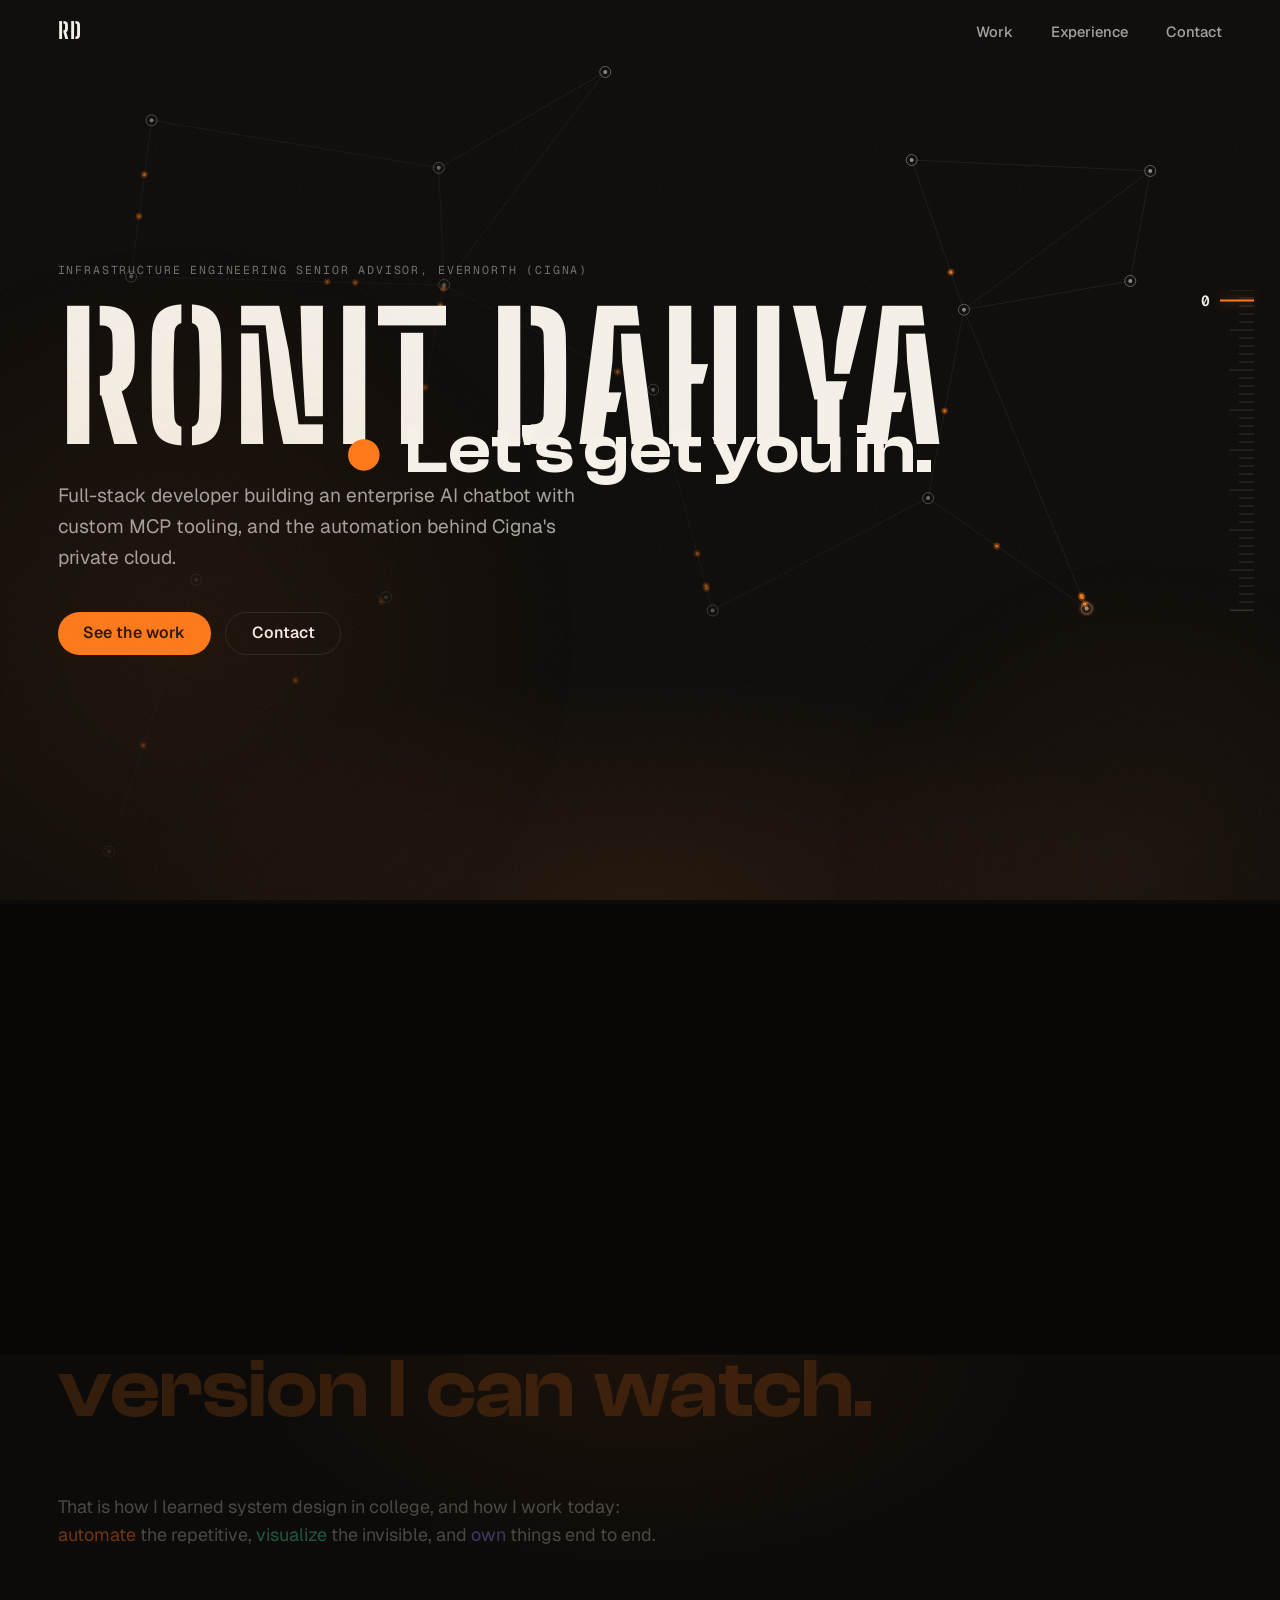
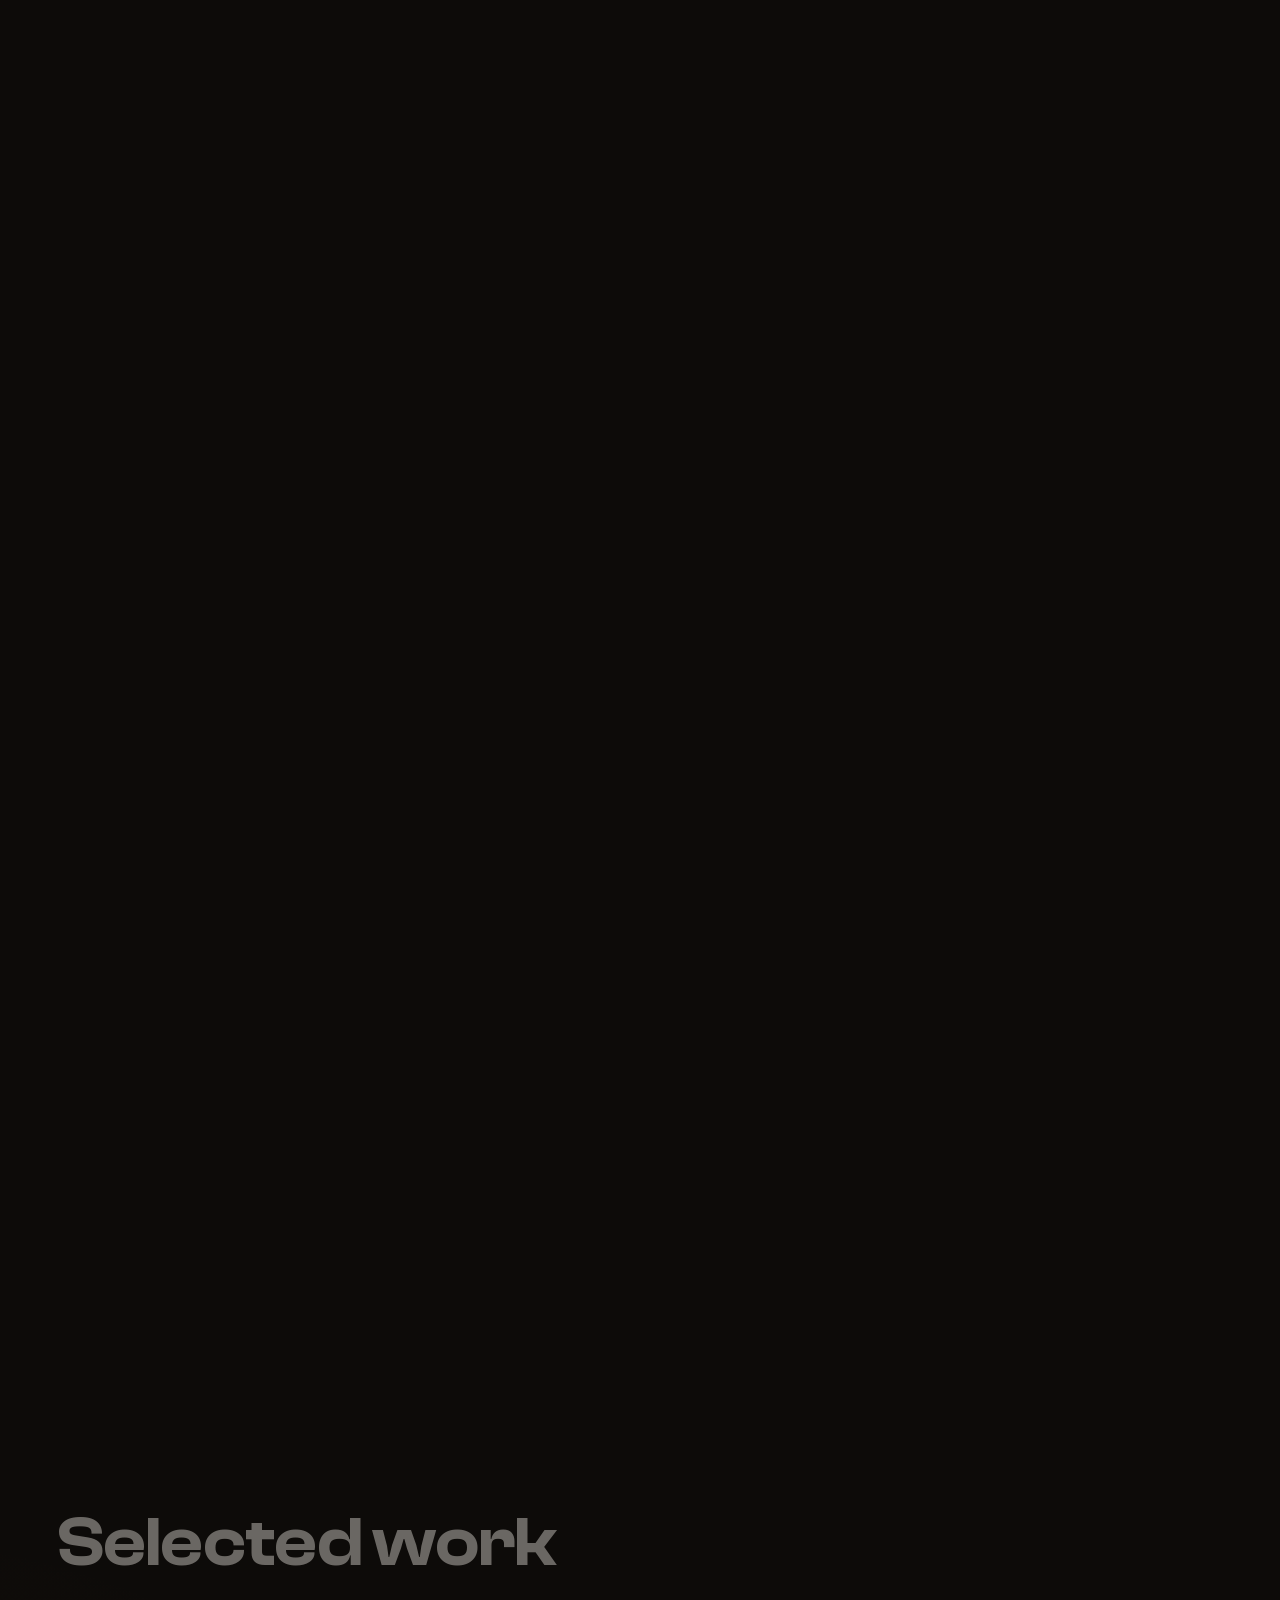
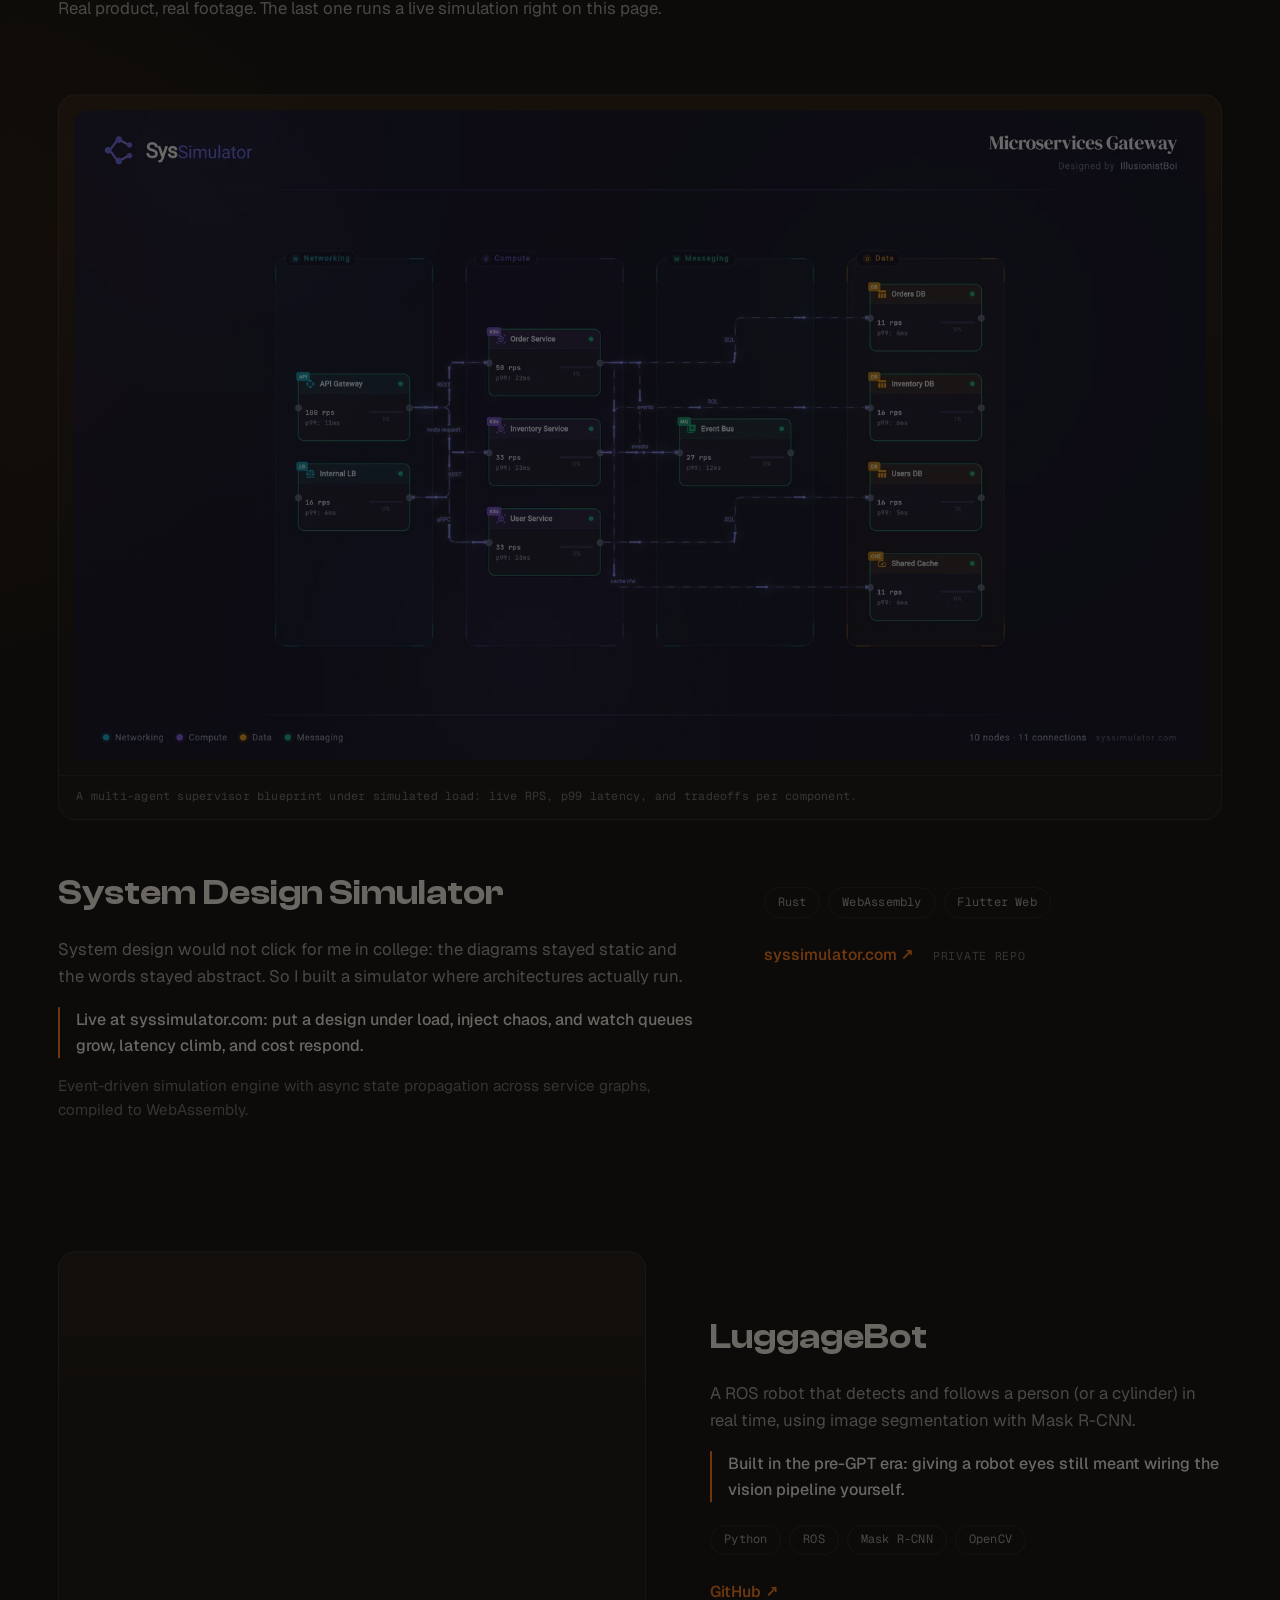
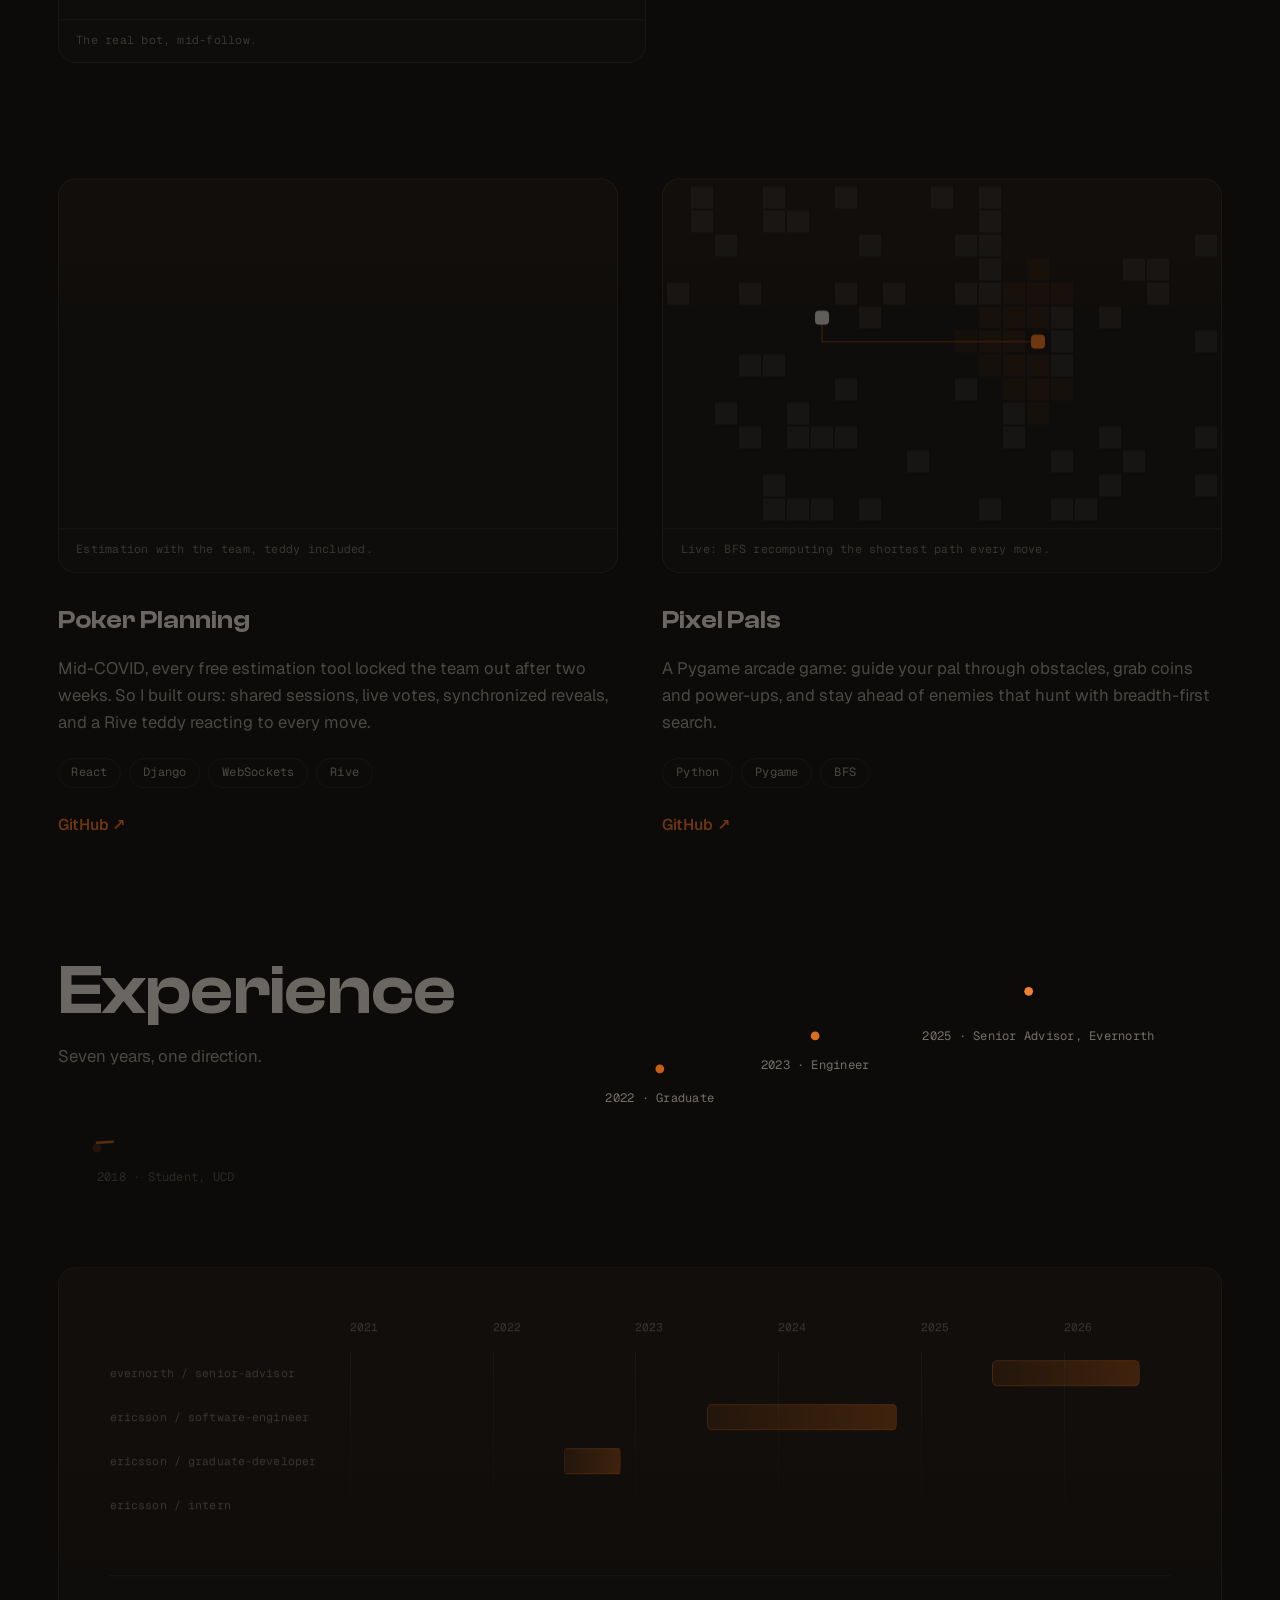
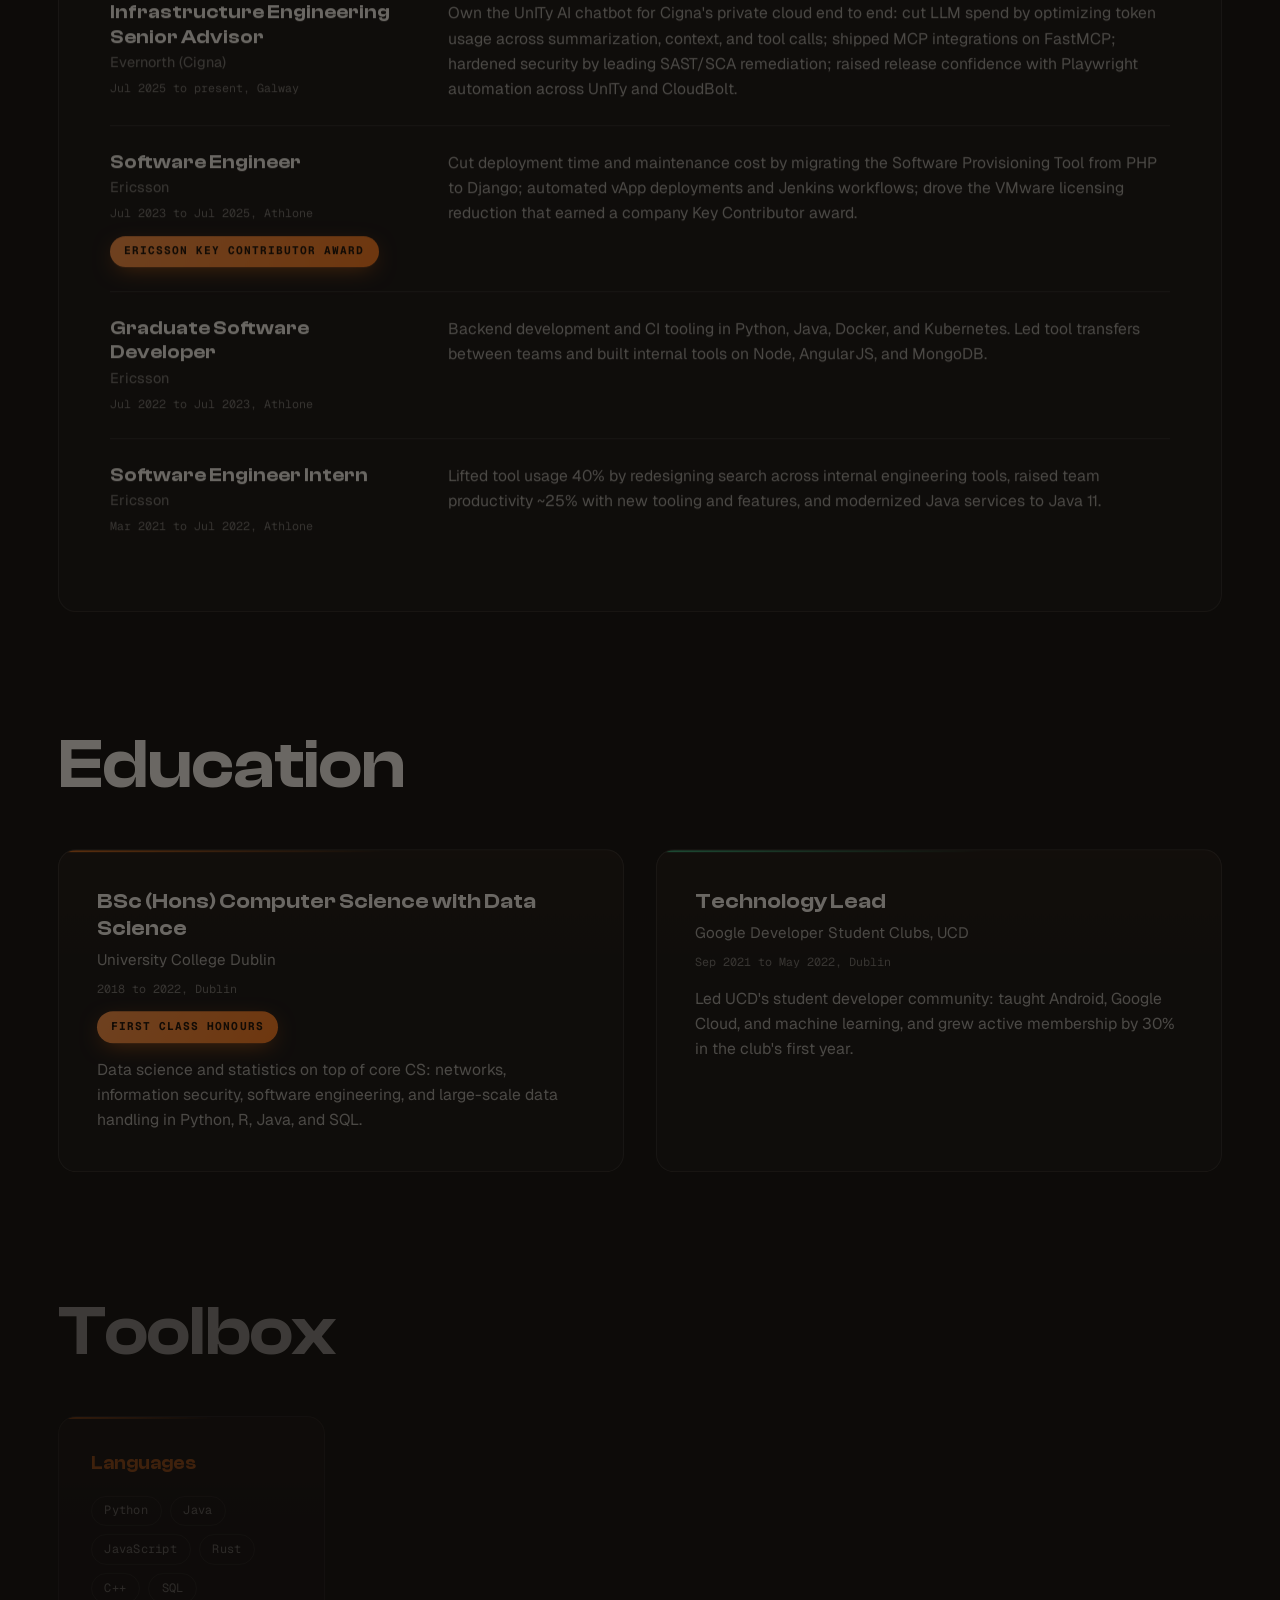
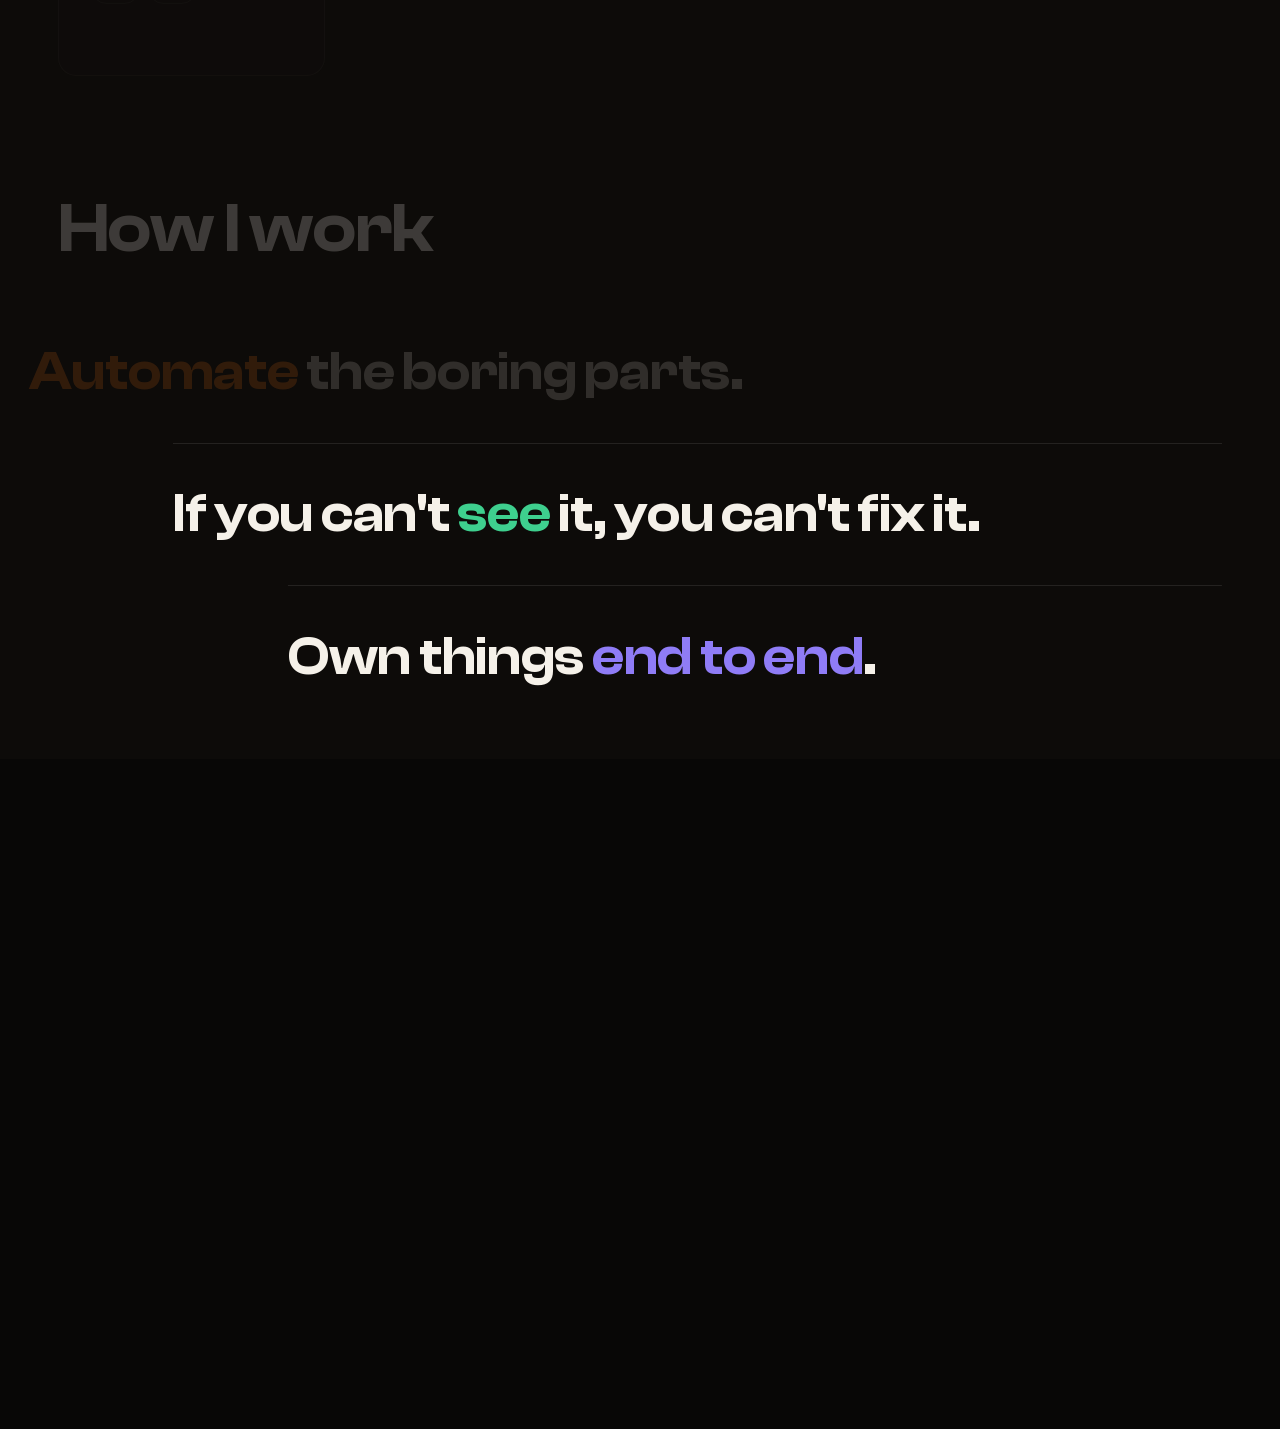
==== commit 3f854b9f: "Restructure repo: css/ and js/ folders, drop legacy hero media Source files move into css/ and js/, " ====
--- a/index.html
+++ b/index.html
@@ -24,7 +24,7 @@
    <link rel="preload" href="./fonts/clash-display-600.woff2" as="font" type="font/woff2" crossorigin />
    <link rel="preload" href="./fonts/geist-latin-wght-normal.woff2" as="font" type="font/woff2" crossorigin />
    <link rel="preload" href="./fonts/geist-mono-latin-wght-normal.woff2" as="font" type="font/woff2" crossorigin />
-   <link rel="stylesheet" href="./styles.css" />
+   <link rel="stylesheet" href="./css/styles.css" />
 
    <script type="application/ld+json">
    {
@@ -382,7 +382,7 @@
 
    <script defer src="./vendor/gsap.min.js"></script>
    <script defer src="./vendor/ScrollTrigger.min.js"></script>
-   <script defer src="./demos.js"></script>
-   <script defer src="./main.js"></script>
+   <script defer src="./js/demos.js"></script>
+   <script defer src="./js/main.js"></script>
 </body>
 </html>
--- a/css/styles.css
+++ b/css/styles.css
@@ -0,0 +1,1396 @@
+/* ------------------------------------------------------------------
+   Ronit Dahiya, portfolio v2
+   Theme: warm black + ember orange, locked dark at page level.
+   Type: Clash Display (display), Geist (body), Geist Mono (annotations).
+   Shape system: containers 18px, media 14px inside, pills for buttons
+   and chips, trace bars 6px.
+   Accent: one orange for the whole page. Red exists only as a semantic
+   failure state inside the canvas simulations.
+------------------------------------------------------------------- */
+
+@font-face {
+   font-family: 'Clash Display';
+   src: url('../fonts/clash-display-500.woff2') format('woff2');
+   font-weight: 500;
+   font-display: swap;
+}
+
+@font-face {
+   font-family: 'Clash Display';
+   src: url('../fonts/clash-display-600.woff2') format('woff2');
+   font-weight: 600;
+   font-display: swap;
+}
+
+@font-face {
+   font-family: 'Clash Display';
+   src: url('../fonts/clash-display-700.woff2') format('woff2');
+   font-weight: 700;
+   font-display: swap;
+}
+
+@font-face {
+   /* display accent, used only for the footer wordmark */
+   font-family: 'Big Shoulders Stencil';
+   font-style: normal;
+   font-weight: 100 900;
+   font-display: swap;
+   src: url('../fonts/big-shoulders-stencil.woff2') format('woff2-variations');
+}
+
+@font-face {
+   font-family: 'Geist';
+   font-style: normal;
+   font-weight: 100 900;
+   font-display: swap;
+   src: url('../fonts/geist-latin-wght-normal.woff2') format('woff2-variations');
+}
+
+@font-face {
+   font-family: 'Geist Mono';
+   font-style: normal;
+   font-weight: 100 900;
+   font-display: swap;
+   src: url('../fonts/geist-mono-latin-wght-normal.woff2') format('woff2-variations');
+}
+
+:root {
+   --bg: #0d0b09;
+   --bg-raise: #151210;
+   --bg-deep: #080706;
+   --text: #f5f1e9;
+   --muted: rgba(245, 241, 233, 0.66);
+   --subtle: rgba(245, 241, 233, 0.44);
+   --line: rgba(245, 241, 233, 0.1);
+   --line-warm: rgba(255, 122, 26, 0.14);
+   --accent: #ff7a1a;
+   --accent-strong: #ff9142;
+   --accent-soft: rgba(255, 122, 26, 0.14);
+   --accent-mid: rgba(255, 122, 26, 0.45);
+
+   --display: 'Clash Display', 'Geist', system-ui, sans-serif;
+   --sans: 'Geist', system-ui, -apple-system, sans-serif;
+   --mono: 'Geist Mono', ui-monospace, 'Cascadia Code', monospace;
+
+   --max: 1440px;
+   --gutter: clamp(1.25rem, 4.5vw, 4rem);
+   --radius: 18px;
+   --radius-media: 14px;
+
+   /* Emil-strength curves */
+   --ease-out: cubic-bezier(0.23, 1, 0.32, 1);
+   --ease-in-out: cubic-bezier(0.77, 0, 0.175, 1);
+   --t-fast: 160ms var(--ease-out);
+   --t-base: 260ms var(--ease-out);
+}
+
+* { box-sizing: border-box; margin: 0; padding: 0; }
+
+html {
+   scroll-behavior: smooth;
+   color-scheme: dark;
+}
+
+body {
+   font-family: var(--sans);
+   background: var(--bg-deep);
+   color: var(--text);
+   line-height: 1.6;
+   -webkit-font-smoothing: antialiased;
+   text-rendering: optimizeLegibility;
+   overflow-x: hidden;
+}
+
+/* everything above the footer scrolls as one opaque curtain, so the
+   footer can be revealed beneath it (see .contact) */
+.page-above {
+   position: relative;
+   z-index: 2;
+   background:
+      radial-gradient(1200px 800px at 85% -10%, rgba(255, 122, 26, 0.05), transparent 60%),
+      radial-gradient(1000px 700px at -10% 40%, rgba(255, 122, 26, 0.03), transparent 55%),
+      var(--bg);
+}
+
+::selection { background: var(--accent-mid); color: #fff; }
+
+section, footer { scroll-margin-top: 5rem; }
+
+a {
+   color: inherit;
+   text-decoration: none;
+   transition: color var(--t-fast), opacity var(--t-fast);
+}
+
+:focus-visible {
+   outline: 2px solid var(--accent);
+   outline-offset: 3px;
+   border-radius: 4px;
+}
+
+.hl { color: var(--accent); }
+.hl-green { color: rgb(62, 207, 142); }
+.hl-violet { color: rgb(143, 124, 246); }
+
+/* ------------------------------------------------------------- INTRO
+   Plays on every load. Two panels split apart to reveal the page. */
+
+.intro {
+   position: fixed;
+   inset: 0;
+   z-index: 200;
+   display: flex;
+   align-items: center;
+   justify-content: center;
+}
+
+.intro.gone { display: none; }
+.intro.done { pointer-events: none; }
+
+.intro-panel {
+   position: absolute;
+   left: 0;
+   right: 0;
+   background: var(--bg-deep);
+   transition: transform 900ms var(--ease-in-out);
+}
+
+.ip-top { top: 0; height: 50.5%; }
+.ip-bottom { bottom: 0; height: 50%; }
+
+.intro.done .ip-top { transform: translateY(-101%); }
+.intro.done .ip-bottom { transform: translateY(101%); }
+
+.intro-word {
+   position: relative;
+   z-index: 2;
+   font-family: var(--display);
+   font-size: clamp(2.2rem, 6vw, 4.2rem);
+   font-weight: 600;
+   letter-spacing: -0.01em;
+   color: var(--text);
+   transition: transform 450ms var(--ease-out), opacity 350ms ease, letter-spacing 450ms var(--ease-out);
+}
+
+/* the closing phrase leans in before the panels split */
+.intro-word.intro-final {
+   transform: scale(1.05);
+   letter-spacing: 0;
+}
+
+.intro.done .intro-word {
+   opacity: 0;
+   transform: scale(0.96) translateY(-12px);
+}
+
+.intro-count {
+   position: absolute;
+   z-index: 2;
+   left: var(--gutter);
+   bottom: 2rem;
+   font-family: var(--mono);
+   font-size: 0.85rem;
+   font-weight: 600;
+   letter-spacing: 0.08em;
+   color: var(--accent);
+   transition: opacity 300ms ease;
+}
+
+.intro.done .intro-count { opacity: 0; }
+
+.intro-word::before {
+   content: '';
+   display: inline-block;
+   width: 0.45em;
+   height: 0.45em;
+   margin-right: 0.35em;
+   border-radius: 50%;
+   background: var(--accent);
+   transform: translateY(-0.02em);
+}
+
+html.intro-lock { overflow: hidden; }
+
+/* hero entrance waits for the curtain (JS adds intro-done; no-JS plays normally) */
+.js:not(.intro-done) .hero-word,
+.js:not(.intro-done) .hero-sub,
+.js:not(.intro-done) .hero-cta,
+.js:not(.intro-done) .hero-eyebrow {
+   animation-play-state: paused;
+}
+
+/* ------------------------------------------------------- ATMOSPHERE */
+
+.atmosphere {
+   /* sits over the opaque page curtain as pure additive glow */
+   position: fixed;
+   inset: 0;
+   z-index: 10;
+   overflow: hidden;
+   pointer-events: none;
+}
+
+.ember {
+   position: absolute;
+   display: block;
+   border-radius: 50%;
+   will-change: transform;
+}
+
+.ember-a {
+   width: 72vw;
+   height: 72vw;
+   left: -22vw;
+   top: 20vh;
+   background: radial-gradient(circle, rgba(255, 122, 26, 0.07), transparent 62%);
+   animation: drift-a 46s ease-in-out infinite alternate;
+}
+
+.ember-b {
+   width: 58vw;
+   height: 58vw;
+   right: -18vw;
+   top: 55vh;
+   background: radial-gradient(circle, rgba(255, 145, 66, 0.055), transparent 60%);
+   animation: drift-b 58s ease-in-out infinite alternate;
+}
+
+@keyframes drift-a {
+   from { transform: translate3d(0, 0, 0) scale(1); }
+   to   { transform: translate3d(10vw, -14vh, 0) scale(1.15); }
+}
+
+@keyframes drift-b {
+   from { transform: translate3d(0, 0, 0) scale(1.1); }
+   to   { transform: translate3d(-12vw, 10vh, 0) scale(0.95); }
+}
+
+.grain {
+   position: fixed;
+   inset: 0;
+   z-index: 80;
+   pointer-events: none;
+   opacity: 0.05;
+   background-image: url("data:image/svg+xml,%3Csvg xmlns='http://www.w3.org/2000/svg' width='180' height='180'%3E%3Cfilter id='n'%3E%3CfeTurbulence type='fractalNoise' baseFrequency='0.85' numOctaves='2' stitchTiles='stitch'/%3E%3C/filter%3E%3Crect width='100%25' height='100%25' filter='url(%23n)'/%3E%3C/svg%3E");
+   background-size: 180px 180px;
+}
+
+.scroll-progress {
+   position: fixed;
+   inset: 0 0 auto 0;
+   height: 2px;
+   z-index: 90;
+   pointer-events: none;
+}
+
+.scroll-progress i {
+   display: block;
+   height: 100%;
+   background: linear-gradient(to right, var(--accent), var(--accent-strong));
+   transform: scaleX(0);
+   transform-origin: left;
+}
+
+/* ------------------------------------------------------------ RULER
+   Desktop scroll position, drawn like a physical gauge. */
+
+.ruler {
+   position: fixed;
+   right: clamp(14px, 2vw, 34px);
+   top: 50%;
+   transform: translateY(-50%);
+   z-index: 55;
+   display: none;
+   pointer-events: none;
+}
+
+@media (min-width: 1100px) {
+   .js .ruler.ready { display: block; }
+   html.ruler-on .scroll-progress { display: none; }
+}
+
+.ruler-ticks {
+   display: flex;
+   flex-direction: column;
+   gap: 7px;
+   align-items: flex-end;
+}
+
+.ruler-ticks i {
+   display: block;
+   width: 15px;
+   height: 1px;
+   background: rgba(245, 241, 233, 0.15);
+}
+
+.ruler-ticks i:nth-child(5n + 1) { width: 24px; }
+
+.ruler-cursor {
+   position: absolute;
+   top: -1px;
+   right: 0;
+   display: flex;
+   flex-direction: row-reverse;
+   align-items: center;
+   gap: 10px;
+   will-change: transform;
+}
+
+.ruler-cursor i {
+   display: block;
+   width: 34px;
+   height: 2px;
+   background: var(--accent);
+   box-shadow: 0 0 12px rgba(255, 122, 26, 0.55);
+}
+
+.ruler-cursor span {
+   font-family: var(--mono);
+   font-weight: 600;
+   font-size: 0.92rem;
+   color: var(--text);
+   min-width: 3ch;
+   text-align: right;
+}
+
+.skip-link {
+   position: fixed;
+   top: -100px;
+   left: 1rem;
+   z-index: 100;
+   padding: 0.6rem 1.1rem;
+   background: var(--accent);
+   color: #1c0e00;
+   font-weight: 600;
+   border-radius: 999px;
+   transition: top var(--t-fast);
+}
+
+.skip-link:focus-visible { top: 1rem; }
+
+/* ------------------------------------------------------------------ NAV */
+
+.nav {
+   position: fixed;
+   inset: 0 0 auto 0;
+   z-index: 50;
+   display: flex;
+   align-items: center;
+   justify-content: space-between;
+   height: 64px;
+   padding: 0 var(--gutter);
+   transition: background-color var(--t-base), border-color var(--t-base);
+   border-bottom: 1px solid transparent;
+}
+
+.nav.is-stuck {
+   background: rgba(13, 11, 9, 0.72);
+   -webkit-backdrop-filter: blur(14px) saturate(140%);
+   backdrop-filter: blur(14px) saturate(140%);
+   border-bottom-color: var(--line);
+}
+
+.nav-brand {
+   font-family: 'Big Shoulders Stencil', var(--display);
+   font-weight: 700;
+   font-size: 1.4rem;
+   letter-spacing: 0.06em;
+   line-height: 1;
+   color: var(--text);
+   transition: color var(--t-fast);
+}
+
+.nav-brand:hover { color: var(--accent); }
+
+.nav-links {
+   display: flex;
+   gap: clamp(1.25rem, 3vw, 2.5rem);
+}
+
+.nav-links a {
+   font-size: 0.92rem;
+   font-weight: 500;
+   color: var(--muted);
+   position: relative;
+   padding: 0.25rem 0;
+}
+
+.nav-links a::after {
+   content: '';
+   position: absolute;
+   left: 0;
+   bottom: 0;
+   width: 100%;
+   height: 1px;
+   background: var(--accent);
+   transform: scaleX(0);
+   transform-origin: right;
+   transition: transform var(--t-base);
+}
+
+.nav-links a:hover,
+.nav-links a.active { color: var(--text); }
+
+.nav-links a:hover::after,
+.nav-links a.active::after { transform: scaleX(1); transform-origin: left; }
+
+/* ------------------------------------------------------------------ HERO */
+
+.hero {
+   position: relative;
+   min-height: 100dvh;
+   display: flex;
+   align-items: center;
+   padding: 5rem var(--gutter) 4rem;
+   overflow: hidden;
+}
+
+#system-map {
+   position: absolute;
+   inset: 0;
+   width: 100%;
+   height: 100%;
+   z-index: 0;
+}
+
+.hero-scrim {
+   position: absolute;
+   inset: 0;
+   z-index: 1;
+   pointer-events: none;
+   background:
+      radial-gradient(1100px 700px at 22% 60%, rgba(13, 11, 9, 0.9), rgba(13, 11, 9, 0.3) 55%, transparent 75%),
+      linear-gradient(to top, var(--bg) 0%, transparent 24%);
+}
+
+.hero::after {
+   /* ember horizon */
+   content: '';
+   position: absolute;
+   left: 0;
+   right: 0;
+   bottom: -1px;
+   height: 30vh;
+   z-index: 1;
+   pointer-events: none;
+   background: radial-gradient(60% 120% at 50% 100%, rgba(255, 122, 26, 0.09), transparent 70%);
+}
+
+.hero-inner {
+   position: relative;
+   z-index: 2;
+   width: 100%;
+   max-width: var(--max);
+   margin: 0 auto;
+}
+
+.hero-eyebrow {
+   font-family: var(--mono);
+   font-size: 0.72rem;
+   letter-spacing: 0.16em;
+   text-transform: uppercase;
+   color: var(--subtle);
+   margin-bottom: 1.3rem;
+   opacity: 0;
+   animation: hero-fade 0.9s var(--ease-out) 0.05s forwards;
+}
+
+.hero-name {
+   font-family: 'Big Shoulders Stencil', var(--display);
+   font-size: clamp(4.2rem, 13.5vw, 11.5rem);
+   font-weight: 700;
+   text-transform: uppercase;
+   letter-spacing: 0.015em;
+   line-height: 0.9;
+   margin-bottom: 1.6rem;
+}
+
+.hero-word {
+   display: inline-block;
+   opacity: 0;
+   transform: translateY(0.5em);
+   filter: blur(6px);
+   animation: hero-rise 1s var(--ease-out) forwards;
+}
+
+.hero-word:nth-child(2) { animation-delay: 0.12s; }
+
+.hero-sub {
+   max-width: 33rem;
+   font-size: clamp(1.05rem, 1.5vw, 1.25rem);
+   color: var(--muted);
+   opacity: 0;
+   animation: hero-fade 0.9s var(--ease-out) 0.45s forwards;
+}
+
+.hero-cta {
+   display: flex;
+   flex-wrap: wrap;
+   gap: 0.9rem;
+   margin-top: 2.4rem;
+   opacity: 0;
+   animation: hero-fade 0.9s var(--ease-out) 0.65s forwards;
+}
+
+@keyframes hero-rise {
+   to { opacity: 1; transform: translateY(0); filter: blur(0); }
+}
+
+@keyframes hero-fade {
+   from { opacity: 0; transform: translateY(12px); }
+   to { opacity: 1; transform: translateY(0); }
+}
+
+.btn {
+   display: inline-flex;
+   align-items: center;
+   gap: 0.45rem;
+   padding: 0.78rem 1.6rem;
+   border-radius: 999px;
+   font-weight: 560;
+   font-size: 1rem;
+   line-height: 1;
+   white-space: nowrap;
+   transition: transform var(--t-fast), background-color var(--t-fast), border-color var(--t-fast), color var(--t-fast), box-shadow var(--t-fast);
+}
+
+.btn:active { transform: scale(0.97); }
+
+.btn-primary {
+   background: var(--accent);
+   color: #1c0e00;
+}
+
+.btn-primary:hover {
+   background: var(--accent-strong);
+   box-shadow: 0 6px 30px -8px rgba(255, 122, 26, 0.55);
+}
+
+.btn-ghost {
+   border: 1px solid var(--line);
+   color: var(--text);
+}
+
+.btn-ghost:hover { border-color: var(--accent-mid); color: var(--accent); }
+
+/* ------------------------------------------------------------------ SECTION SHELL */
+
+main { position: relative; z-index: 2; }
+
+.shell {
+   max-width: var(--max);
+   margin: 0 auto;
+   padding-left: var(--gutter);
+   padding-right: var(--gutter);
+}
+
+.work, .experience, .education, .toolbox, .principles {
+   padding-top: clamp(6rem, 13vh, 10rem);
+}
+
+.section-head { margin-bottom: clamp(2.5rem, 6vw, 4.5rem); }
+
+h2 {
+   font-family: var(--display);
+   font-size: clamp(2.6rem, 5.5vw, 4.6rem);
+   font-weight: 600;
+   letter-spacing: -0.01em;
+   line-height: 1.02;
+}
+
+.section-lede {
+   margin-top: 1rem;
+   color: var(--muted);
+   max-width: 38rem;
+   font-size: 1.05rem;
+}
+
+/* Reveal primitive: initial state set by GSAP (reversible on scroll-up).
+   Without JS, everything stays visible. */
+
+/* ------------------------------------------------------------------ STATEMENT */
+
+.statement {
+   position: relative;
+   min-height: 100dvh;
+   display: flex;
+   align-items: center;
+   overflow: hidden;
+}
+
+.statement::before {
+   content: '';
+   position: absolute;
+   left: 50%;
+   top: 50%;
+   width: 90vw;
+   height: 70vh;
+   transform: translate(-50%, -50%);
+   background: radial-gradient(50% 50% at 50% 50%, rgba(255, 122, 26, 0.06), transparent 70%);
+   pointer-events: none;
+}
+
+.statement-inner {
+   position: relative;
+   max-width: var(--max);
+   margin: 0 auto;
+   padding: 0 var(--gutter);
+}
+
+.statement-text {
+   font-family: var(--display);
+   font-size: clamp(2.5rem, 6.5vw, 5.6rem);
+   font-weight: 600;
+   letter-spacing: -0.01em;
+   line-height: 1.06;
+   max-width: 17em;
+}
+
+.statement-part { color: var(--text); }
+.statement-hl, .statement-hl .word { color: var(--accent); }
+
+.statement-text .word {
+   display: inline-block;
+   margin-right: 0.24em;
+   opacity: var(--word-o, 1);
+}
+
+.statement-after {
+   margin-top: 2.4rem;
+   max-width: 40rem;
+   color: var(--muted);
+   font-size: clamp(1.05rem, 1.4vw, 1.2rem);
+}
+
+/* ------------------------------------------------------------------ PANELS */
+
+.panel {
+   position: relative;
+   background:
+      linear-gradient(180deg, rgba(255, 122, 26, 0.03), transparent 40%),
+      var(--bg-raise);
+   border: 1px solid var(--line);
+   border-radius: var(--radius);
+   overflow: hidden;
+}
+
+/* Spotlight border: a warm glow that follows the pointer (hover-capable
+   devices only; coordinates set from main.js). */
+@media (hover: hover) and (pointer: fine) {
+   .spotlight::after {
+      content: '';
+      position: absolute;
+      inset: 0;
+      border-radius: inherit;
+      pointer-events: none;
+      background: radial-gradient(340px circle at var(--mx, 50%) var(--my, 50%), rgba(var(--tint, 255, 122, 26), 0.09), transparent 65%);
+      opacity: 0;
+      transition: opacity 300ms ease;
+   }
+
+   .spotlight:hover::after { opacity: 1; }
+}
+
+/* ------------------------------------------------------------------ WORK */
+
+.feature { margin-bottom: clamp(5rem, 10vw, 8rem); }
+
+.feature-media {
+   display: block;
+   position: relative;
+}
+
+.feature-media img {
+   display: block;
+   width: 100%;
+   height: auto;
+   border-radius: var(--radius-media);
+   transition: transform 600ms var(--ease-out);
+}
+
+.feature-media .media-frame {
+   padding: clamp(0.6rem, 1.2vw, 1rem);
+   background: linear-gradient(180deg, rgba(255, 122, 26, 0.05), transparent 55%);
+}
+
+.feature-media:hover img { transform: scale(1.012); }
+
+.demo-caption {
+   font-family: var(--mono);
+   font-size: 0.73rem;
+   letter-spacing: 0.02em;
+   color: var(--subtle);
+   padding: 0.7rem 1.1rem 0.8rem;
+   border-top: 1px solid var(--line);
+}
+
+.feature-info {
+   display: grid;
+   grid-template-columns: 1.4fr 1fr;
+   gap: clamp(2rem, 5vw, 5rem);
+   margin-top: clamp(1.8rem, 3.5vw, 2.8rem);
+   align-items: start;
+}
+
+.project-body h3 {
+   font-family: var(--display);
+   font-size: clamp(1.7rem, 2.8vw, 2.4rem);
+   font-weight: 600;
+   letter-spacing: 0;
+   margin-bottom: 0.9rem;
+}
+
+.project-desc { color: var(--muted); font-size: 1.04rem; }
+
+.project-impact {
+   margin-top: 1.1rem;
+   padding-left: 1rem;
+   border-left: 2px solid var(--accent);
+   color: var(--text);
+   font-weight: 500;
+}
+
+.project-hook {
+   margin-top: 1rem;
+   color: var(--subtle);
+   font-size: 0.95rem;
+}
+
+.chips {
+   display: flex;
+   flex-wrap: wrap;
+   gap: 0.5rem;
+   margin-top: 1.4rem;
+   list-style: none;
+}
+
+.chips li {
+   font-family: var(--mono);
+   font-size: 0.75rem;
+   letter-spacing: 0.02em;
+   color: var(--muted);
+   padding: 0.3rem 0.8rem;
+   border: 1px solid var(--line);
+   border-radius: 999px;
+   transition: color var(--t-fast), border-color var(--t-fast), transform var(--t-fast), background-color var(--t-fast);
+}
+
+@media (hover: hover) and (pointer: fine) {
+   .chips li:hover {
+      color: var(--accent);
+      border-color: var(--accent-mid);
+      transform: translateY(-2px);
+      background: rgba(255, 122, 26, 0.06);
+   }
+}
+
+.project-links {
+   display: flex;
+   align-items: baseline;
+   gap: 1.2rem;
+   margin-top: 1.5rem;
+}
+
+.project-links a {
+   font-weight: 550;
+   font-size: 0.98rem;
+   color: var(--accent);
+   border-bottom: 1px solid transparent;
+   transition: border-color var(--t-fast);
+}
+
+.project-links a:hover { border-bottom-color: var(--accent-mid); }
+
+.private-note {
+   font-family: var(--mono);
+   font-size: 0.72rem;
+   letter-spacing: 0.06em;
+   text-transform: uppercase;
+   color: var(--subtle);
+}
+
+/* split rows */
+.project-row {
+   display: grid;
+   grid-template-columns: 1.15fr 1fr;
+   gap: clamp(2rem, 5vw, 5rem);
+   align-items: center;
+   margin-bottom: clamp(4.5rem, 9vw, 7.5rem);
+}
+
+.project-row-flip .project-media { order: 2; }
+.project-row-flip .project-body { order: 1; }
+
+/* one frame for every project asset: uniform 16:10, cover-cropped */
+.project-media video,
+.project-media canvas {
+   display: block;
+   width: 100%;
+   height: auto;
+   aspect-ratio: 16 / 10;
+   object-fit: cover;
+}
+
+.project-duo {
+   display: grid;
+   grid-template-columns: 1fr 1fr;
+   gap: clamp(1.5rem, 3.5vw, 3rem);
+}
+
+.project-duo .project-body { padding-top: 1.7rem; }
+
+.project-duo h3 { font-size: clamp(1.4rem, 2vw, 1.7rem); }
+
+/* ------------------------------------------------------------------ EXPERIENCE / TRACE */
+
+/* the ascent: 2018 student to 2025 senior advisor as one rising line,
+   with the section heading composed into the graph's empty corner */
+.exp-hero {
+   position: relative;
+   margin-bottom: clamp(1.5rem, 3.5vw, 2.5rem);
+}
+
+.exp-hero .section-head {
+   position: absolute;
+   top: 0;
+   left: 0;
+   z-index: 1;
+   margin-bottom: 0;
+}
+
+.exp-hero .section-lede { max-width: 22rem; }
+
+.ascent svg {
+   display: block;
+   width: 100%;
+   height: auto;
+   overflow: visible;
+}
+
+.ascent-mark {
+   cursor: pointer;
+}
+
+.ascent-mark text {
+   font-family: var(--mono);
+   font-size: 12.5px;
+   letter-spacing: 0.02em;
+   fill: var(--subtle);
+   transition: fill var(--t-fast);
+}
+
+.ascent-mark:hover text { fill: var(--accent); }
+
+.trace {
+   padding: clamp(1.6rem, 4vw, 3.2rem);
+}
+
+/* the chart: label gutter + shared time axis, like a real trace view */
+.trace-chart {
+   margin-bottom: clamp(2rem, 4vw, 3rem);
+}
+
+.trace-years {
+   position: relative;
+   height: 1.3rem;
+   margin-left: var(--trace-gutter, 240px);
+   margin-bottom: 0.7rem;
+}
+
+.trace-years span {
+   position: absolute;
+   left: var(--x);
+   font-family: var(--mono);
+   font-size: 0.7rem;
+   color: var(--subtle);
+}
+
+.trace-rows-chart { position: relative; }
+
+.trace-gridlines {
+   position: absolute;
+   inset: 0 0 0 var(--trace-gutter, 240px);
+   pointer-events: none;
+}
+
+.trace-gridlines i {
+   position: absolute;
+   left: var(--x);
+   top: 0;
+   bottom: 0;
+   width: 1px;
+   background: linear-gradient(to bottom, var(--line), transparent);
+}
+
+.tr-row {
+   display: grid;
+   grid-template-columns: var(--trace-gutter, 240px) 1fr;
+   align-items: center;
+   height: 44px;
+   cursor: pointer;
+}
+
+.tr-label {
+   font-family: var(--mono);
+   font-size: 0.72rem;
+   letter-spacing: 0.01em;
+   color: var(--subtle);
+   padding-right: 1.2rem;
+   white-space: nowrap;
+   overflow: hidden;
+   text-overflow: ellipsis;
+   transition: color var(--t-fast);
+}
+
+.tr-track { position: relative; height: 26px; }
+
+.tr-bar {
+   position: absolute;
+   left: var(--from);
+   width: calc(var(--to) - var(--from));
+   top: 0;
+   bottom: 0;
+   border-radius: 6px;
+   background: linear-gradient(to right, rgba(255, 122, 26, 0.2), rgba(255, 122, 26, 0.5));
+   border: 1px solid rgba(255, 122, 26, 0.4);
+   transform-origin: left center;
+   transition: background-color var(--t-fast), box-shadow var(--t-fast);
+}
+
+.tr-row.hot .tr-label { color: var(--accent); }
+
+.tr-row.hot .tr-bar {
+   box-shadow: 0 0 24px -4px rgba(255, 122, 26, 0.5);
+   background: linear-gradient(to right, rgba(255, 122, 26, 0.35), rgba(255, 145, 66, 0.75));
+}
+
+/* the roles: clean editorial list below the chart */
+.trace-roles { list-style: none; }
+
+.trace-role {
+   display: grid;
+   grid-template-columns: minmax(200px, 300px) 1fr;
+   gap: clamp(1rem, 3vw, 3rem);
+   padding: 1.5rem 0;
+   border-top: 1px solid var(--line);
+   transition: background-color var(--t-fast);
+   scroll-margin-top: 7rem;
+}
+
+/* brief glow after navigating here from the chart */
+.flash { animation: role-flash 1.6s var(--ease-out); }
+
+@keyframes role-flash {
+   0% { background-color: rgba(255, 122, 26, 0.12); }
+   100% { background-color: transparent; }
+}
+
+.trace-role h3 {
+   font-family: var(--display);
+   font-size: 1.22rem;
+   font-weight: 600;
+   line-height: 1.25;
+}
+
+.trace-org {
+   display: block;
+   font-family: var(--sans);
+   font-size: 0.9rem;
+   color: var(--subtle);
+   font-weight: 450;
+   margin-top: 0.25rem;
+}
+
+.trace-dates {
+   font-family: var(--mono);
+   font-size: 0.73rem;
+   color: var(--subtle);
+   margin-top: 0.5rem;
+}
+
+.trace-desc {
+   color: var(--muted);
+   font-size: 0.98rem;
+   max-width: 52rem;
+}
+
+.award {
+   display: inline-flex;
+   align-items: center;
+   margin-top: 0.8rem;
+   font-family: var(--mono);
+   font-size: 0.7rem;
+   font-weight: 700;
+   letter-spacing: 0.09em;
+   text-transform: uppercase;
+   color: #1c0e00;
+   padding: 0.42rem 0.9rem;
+   border-radius: 999px;
+   background: linear-gradient(120deg, var(--accent-strong), var(--accent));
+   box-shadow: 0 6px 22px -6px rgba(255, 122, 26, 0.65);
+}
+
+/* ------------------------------------------------------------------ EDUCATION */
+
+.edu-grid {
+   display: grid;
+   grid-template-columns: 1fr 1fr;
+   gap: clamp(1.2rem, 2.5vw, 2rem);
+   margin-top: clamp(2rem, 4vw, 3rem);
+}
+
+.edu-card {
+   --tint: 255, 122, 26;
+   padding: clamp(1.6rem, 3vw, 2.4rem);
+}
+
+.edu-card.tint-green { --tint: 62, 207, 142; }
+
+/* shared tinted top hairline for cards that carry a category color */
+.tint-bar::before {
+   content: '';
+   position: absolute;
+   top: 0;
+   left: 0;
+   width: 58%;
+   height: 2px;
+   background: linear-gradient(90deg, rgba(var(--tint), 0.8), transparent);
+}
+
+.edu-card h3 {
+   font-family: var(--display);
+   font-size: 1.35rem;
+   font-weight: 600;
+   line-height: 1.25;
+}
+
+.edu-org {
+   margin-top: 0.35rem;
+   color: var(--muted);
+   font-size: 0.95rem;
+}
+
+.edu-card .trace-dates { margin-top: 0.5rem; }
+.edu-card .trace-desc { margin-top: 0.9rem; }
+
+/* ------------------------------------------------------------------ TOOLBOX */
+
+.toolbox-grid {
+   display: grid;
+   grid-template-columns: repeat(4, 1fr);
+   gap: clamp(1.2rem, 2.5vw, 2rem);
+   margin-top: clamp(2rem, 4vw, 3rem);
+}
+
+/* each group carries its own tint, echoing how SysSimulator
+   color-codes component categories */
+.tool-group {
+   --tint: 255, 122, 26;
+   padding: clamp(1.4rem, 2.5vw, 2rem);
+}
+
+.tool-group.tint-violet { --tint: 143, 124, 246; }
+.tool-group.tint-green { --tint: 62, 207, 142; }
+.tool-group.tint-pink { --tint: 244, 95, 143; }
+
+.tool-group::before {
+   content: '';
+   position: absolute;
+   top: 0;
+   left: 0;
+   width: 58%;
+   height: 2px;
+   background: linear-gradient(90deg, rgba(var(--tint), 0.8), transparent);
+}
+
+.tool-group h3 {
+   font-family: var(--display);
+   font-size: 1.15rem;
+   font-weight: 600;
+   margin-bottom: 1.1rem;
+   color: rgb(var(--tint));
+}
+
+.tool-group .chips { margin-top: 0; }
+
+@media (hover: hover) and (pointer: fine) {
+   .tool-group .chips li:hover {
+      color: rgb(var(--tint));
+      border-color: rgba(var(--tint), 0.5);
+      background: rgba(var(--tint), 0.07);
+   }
+}
+
+/* ------------------------------------------------------------------ PRINCIPLES */
+
+.principles { padding-bottom: 2rem; }
+
+.principles-list {
+   list-style: none;
+   margin-top: clamp(2.5rem, 5vw, 4rem);
+}
+
+.principles-list li {
+   font-family: var(--display);
+   font-size: clamp(1.9rem, 4.2vw, 3.4rem);
+   font-weight: 600;
+   letter-spacing: -0.005em;
+   line-height: 1.2;
+   padding: clamp(1.5rem, 3vw, 2.4rem) 0;
+   max-width: 20em;
+}
+
+.principles-list li + li { border-top: 1px solid var(--line); }
+
+.principles-list li:nth-child(2) { margin-left: clamp(0rem, 9vw, 9rem); }
+.principles-list li:nth-child(3) { margin-left: clamp(0rem, 18vw, 18rem); }
+
+/* ------------------------------------------------------------------ CONTACT */
+
+.contact {
+   position: relative;
+   margin-top: clamp(6rem, 13vh, 10rem);
+   border-top: 1px solid var(--line);
+   background: linear-gradient(to bottom, rgba(255, 122, 26, 0.02), rgba(255, 122, 26, 0.06)), var(--bg-deep);
+   overflow: hidden;
+}
+
+/* curtain reveal: the footer waits under the page and is exposed as
+   .page-above scrolls away (desktop only; short phone viewports would
+   clip a fixed footer) */
+@media (min-width: 861px) {
+   .contact {
+      position: fixed;
+      left: 0;
+      right: 0;
+      bottom: 0;
+      z-index: 1;
+      margin-top: 0;
+   }
+}
+
+.contact::before {
+   content: '';
+   position: absolute;
+   left: 50%;
+   bottom: -35vh;
+   width: 110vw;
+   height: 60vh;
+   transform: translateX(-50%);
+   background: radial-gradient(50% 50% at 50% 50%, rgba(255, 122, 26, 0.12), transparent 70%);
+   pointer-events: none;
+}
+
+.contact-inner {
+   position: relative;
+   max-width: var(--max);
+   margin: 0 auto;
+   padding: clamp(3.5rem, 7vh, 5.5rem) var(--gutter) 2rem;
+}
+
+.contact h2 { max-width: 14em; }
+
+.contact-email {
+   display: inline-block;
+   margin-top: 2.6rem;
+   font-family: var(--mono);
+   font-size: clamp(1.1rem, 3.2vw, 2.1rem);
+   font-weight: 500;
+   letter-spacing: -0.01em;
+   color: var(--accent);
+   background-image: linear-gradient(var(--accent-mid), var(--accent-mid));
+   background-repeat: no-repeat;
+   background-position: 0 100%;
+   background-size: 100% 1px;
+   padding-bottom: 0.2rem;
+   transition: color var(--t-fast), background-size 400ms var(--ease-out);
+}
+
+.contact-email:hover {
+   color: var(--accent-strong);
+   background-image: linear-gradient(var(--accent), var(--accent));
+   background-size: 100% 2px;
+}
+
+/* copy-burst email: click copies the address, the letters shatter into
+   particles on an overlay canvas, and "Copied" types itself in (main.js) */
+.contact-email .char {
+   display: inline-block;
+   min-width: 0.2ch;
+   will-change: opacity, transform;
+}
+
+.email-hint {
+   margin-top: 0.7rem;
+   font-family: var(--mono);
+   font-size: 0.72rem;
+   letter-spacing: 0.06em;
+   color: var(--subtle);
+   transition: color var(--t-fast);
+}
+
+.email-hint.is-copied { color: var(--accent); }
+
+.email-burst {
+   position: absolute;
+   inset: 0;
+   pointer-events: none;
+   z-index: 3;
+}
+
+.contact-links {
+   display: flex;
+   gap: 1.8rem;
+   margin-top: 2.2rem;
+}
+
+.contact-links a { color: var(--muted); font-weight: 500; }
+.contact-links a:hover { color: var(--accent); }
+
+.footer-wordmark {
+   font-family: 'Big Shoulders Stencil', var(--display);
+   font-weight: 700;
+   text-transform: uppercase;
+   font-size: clamp(2.8rem, 10.5vw, 10rem);
+   line-height: 0.92;
+   letter-spacing: 0.02em;
+   white-space: nowrap;
+   margin-top: clamp(2.2rem, 5vh, 4rem);
+   background: linear-gradient(180deg, rgba(255, 145, 66, 0.92), rgba(255, 122, 26, 0.12));
+   -webkit-background-clip: text;
+   background-clip: text;
+   -webkit-text-fill-color: transparent;
+}
+
+@media (min-width: 861px) and (max-height: 780px) {
+   .footer-wordmark { font-size: clamp(2.6rem, 8.5vw, 7.5rem); }
+   .contact-inner { padding-top: 2.6rem; }
+}
+
+.footer-meta {
+   display: flex;
+   justify-content: space-between;
+   align-items: baseline;
+   flex-wrap: wrap;
+   gap: 0.5rem;
+   margin-top: clamp(1.4rem, 3vh, 2.2rem);
+   padding-top: 1.5rem;
+   border-top: 1px solid var(--line);
+   font-size: 0.8rem;
+   color: var(--subtle);
+}
+
+/* ------------------------------------------------------------------ RESPONSIVE */
+
+@media (max-width: 980px) {
+   :root { --trace-gutter: 190px; }
+
+   .feature-info { grid-template-columns: 1fr; gap: 1.5rem; }
+}
+
+@media (max-width: 860px) {
+   .project-row,
+   .project-duo,
+   .toolbox-grid,
+   .edu-grid {
+      grid-template-columns: 1fr;
+   }
+
+   .ascent { display: none; }
+
+   .exp-hero .section-head {
+      position: static;
+      margin-bottom: 2.5rem;
+   }
+
+   .project-row { gap: 1.6rem; margin-bottom: 4.5rem; }
+
+   .project-row-flip .project-media { order: 0; }
+   .project-row-flip .project-body { order: 0; }
+
+
+   /* trace chart hides, editorial list carries the story */
+   .trace-chart { display: none; }
+
+   .trace-role {
+      grid-template-columns: 1fr;
+      gap: 0.6rem;
+      padding-left: 1rem;
+      position: relative;
+   }
+
+   .trace-role::before {
+      content: '';
+      position: absolute;
+      left: 0;
+      top: 1.5rem;
+      bottom: 1.5rem;
+      width: 2px;
+      border-radius: 2px;
+      background: linear-gradient(to bottom, var(--accent-mid), transparent);
+   }
+
+   .principles-list li:nth-child(2),
+   .principles-list li:nth-child(3) { margin-left: 0; }
+
+   .toolbox-grid { grid-template-columns: repeat(2, 1fr); }
+}
+
+@media (max-width: 520px) {
+   .nav-links { gap: 1rem; }
+   .nav-links a { font-size: 0.85rem; }
+   .hero { padding-top: 4.5rem; }
+   .contact-email { font-size: 1.05rem; }
+   .toolbox-grid { grid-template-columns: 1fr; }
+}
+
+/* ------------------------------------------------------------------ PRINT */
+
+@media print {
+   [data-reveal],
+   .hero-word, .hero-sub, .hero-cta, .hero-eyebrow,
+   .statement-text .word, .statement-after {
+      opacity: 1 !important;
+      visibility: visible !important;
+      transform: none !important;
+      filter: none !important;
+      animation: none !important;
+   }
+
+   .tr-bar { transform: none !important; }
+
+   .ascent-path { stroke-dashoffset: 0 !important; }
+   .ascent-mark { opacity: 1 !important; visibility: visible !important; }
+
+   .grain, .atmosphere, .scroll-progress, #system-map, .intro, .ruler { display: none !important; }
+
+   .contact { position: static !important; }
+   .page-above { margin-bottom: 0 !important; }
+}
+
+/* ------------------------------------------------------------------ REDUCED MOTION */
+
+@media (prefers-reduced-motion: reduce) {
+   html { scroll-behavior: auto; }
+
+   .hero-word, .hero-sub, .hero-cta, .hero-eyebrow {
+      animation: none;
+      opacity: 1;
+      transform: none;
+      filter: none;
+   }
+
+   .ember-a, .ember-b { animation: none; }
+
+   .intro { display: none; }
+   html.intro-lock { overflow: auto; }
+
+   .flash { animation: none; }
+   .intro-panel, .intro-word, .intro-count { transition: none; }
+
+   .statement-text .word { opacity: 1 !important; }
+
+   .feature-media img { transition: none; }
+
+   .btn, .nav-links a::after, .chips li { transition: none; }
+}
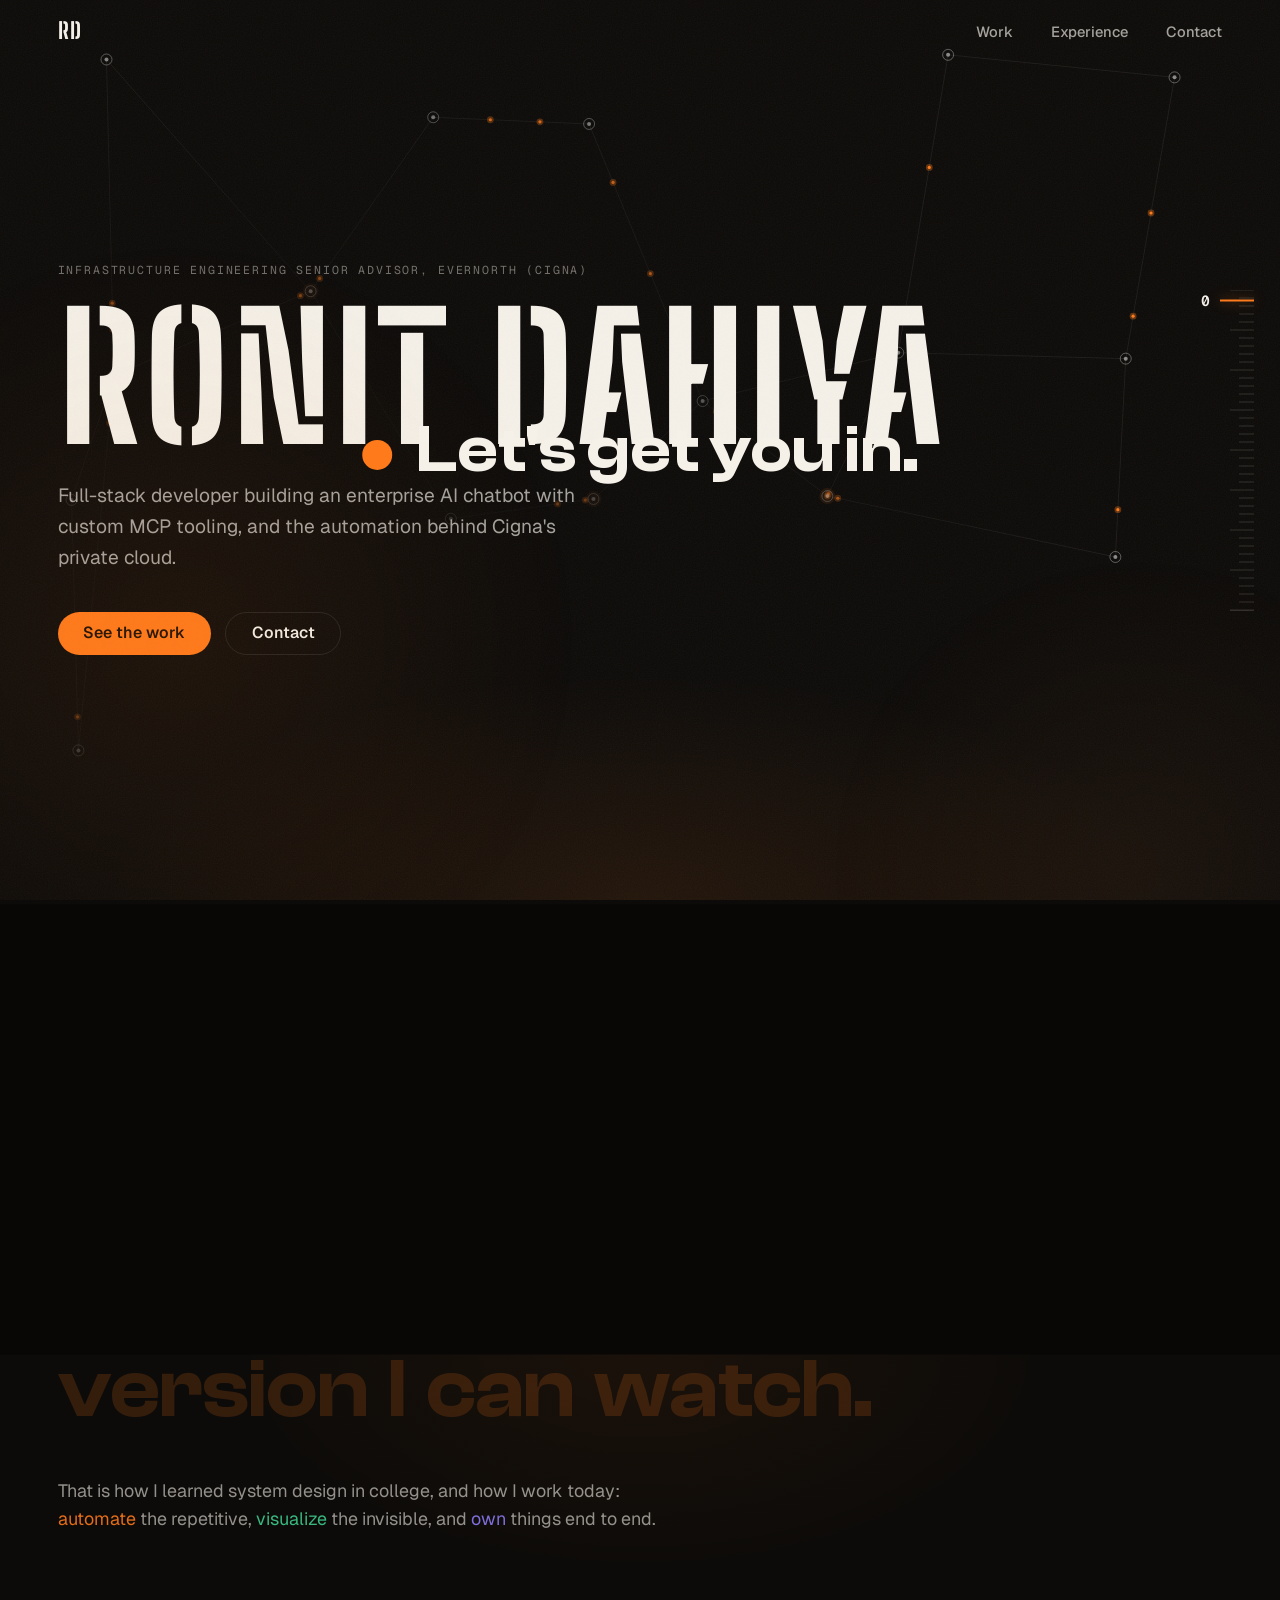
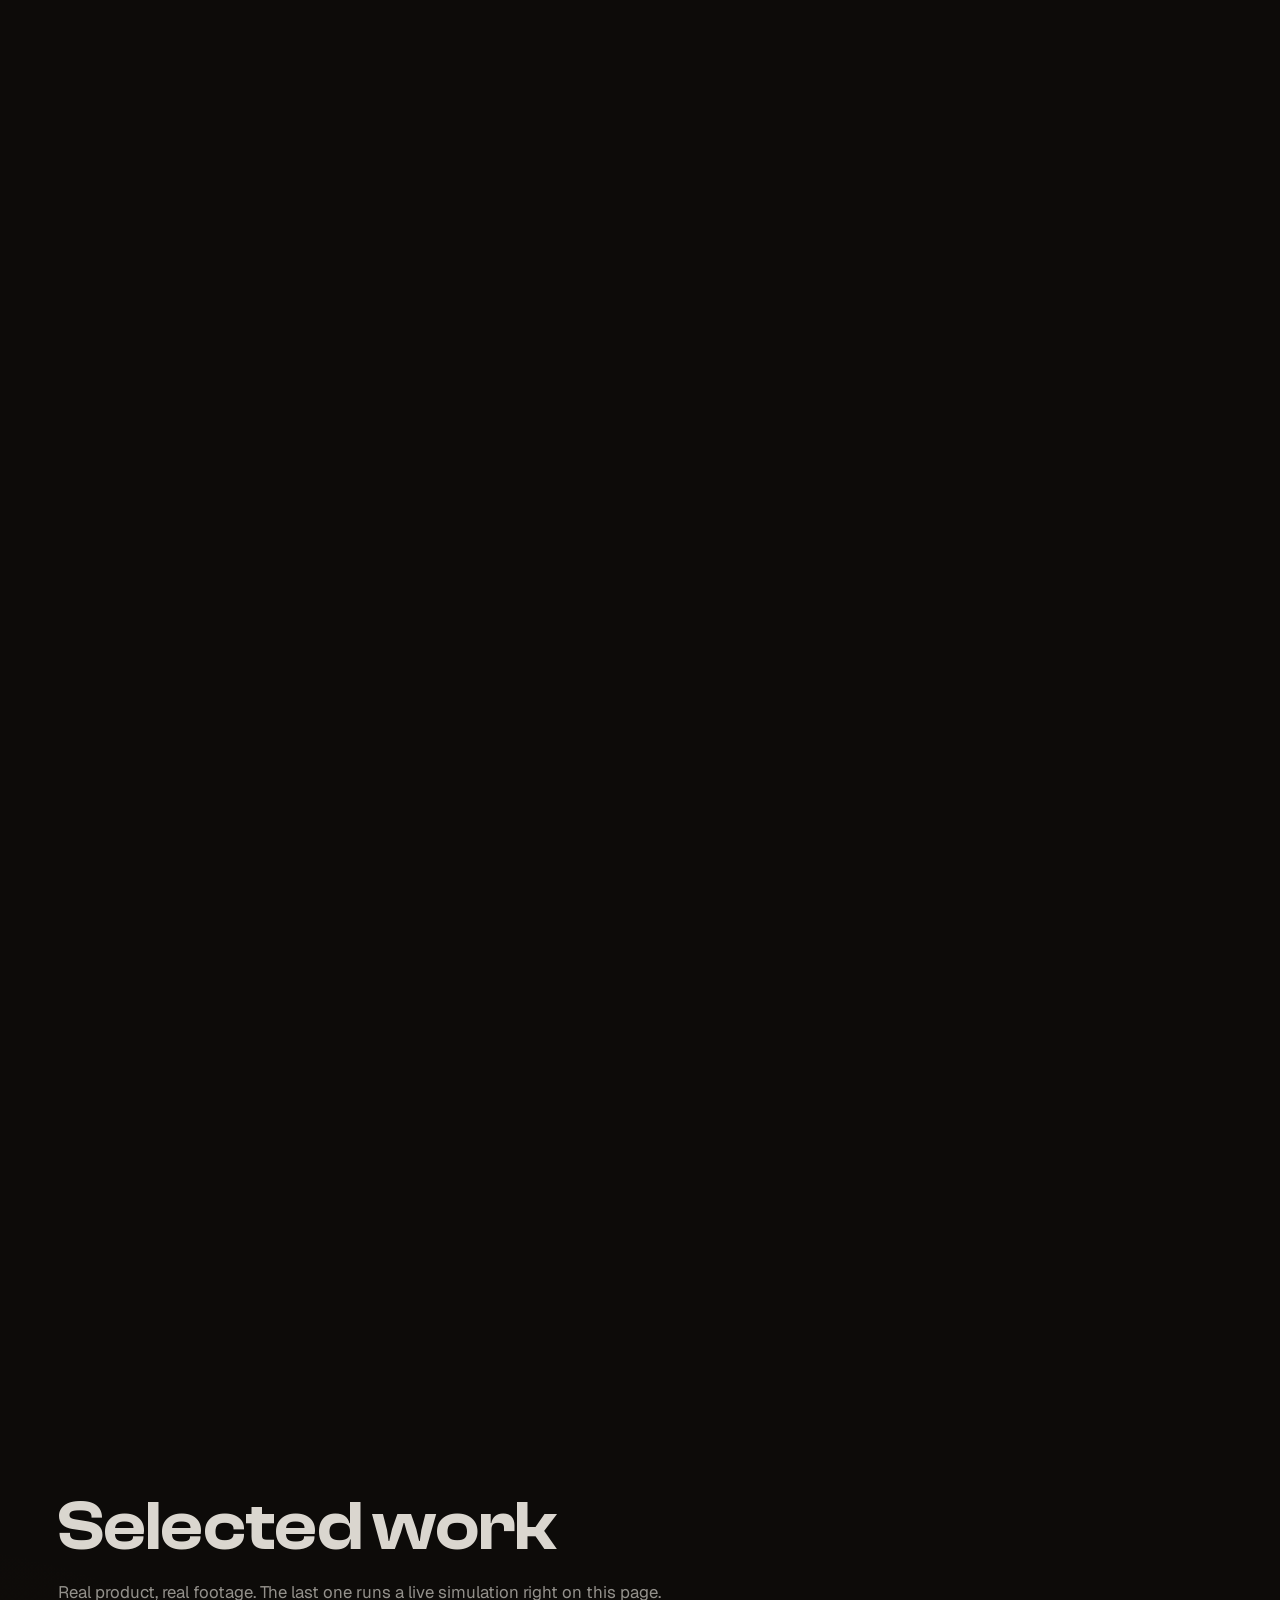
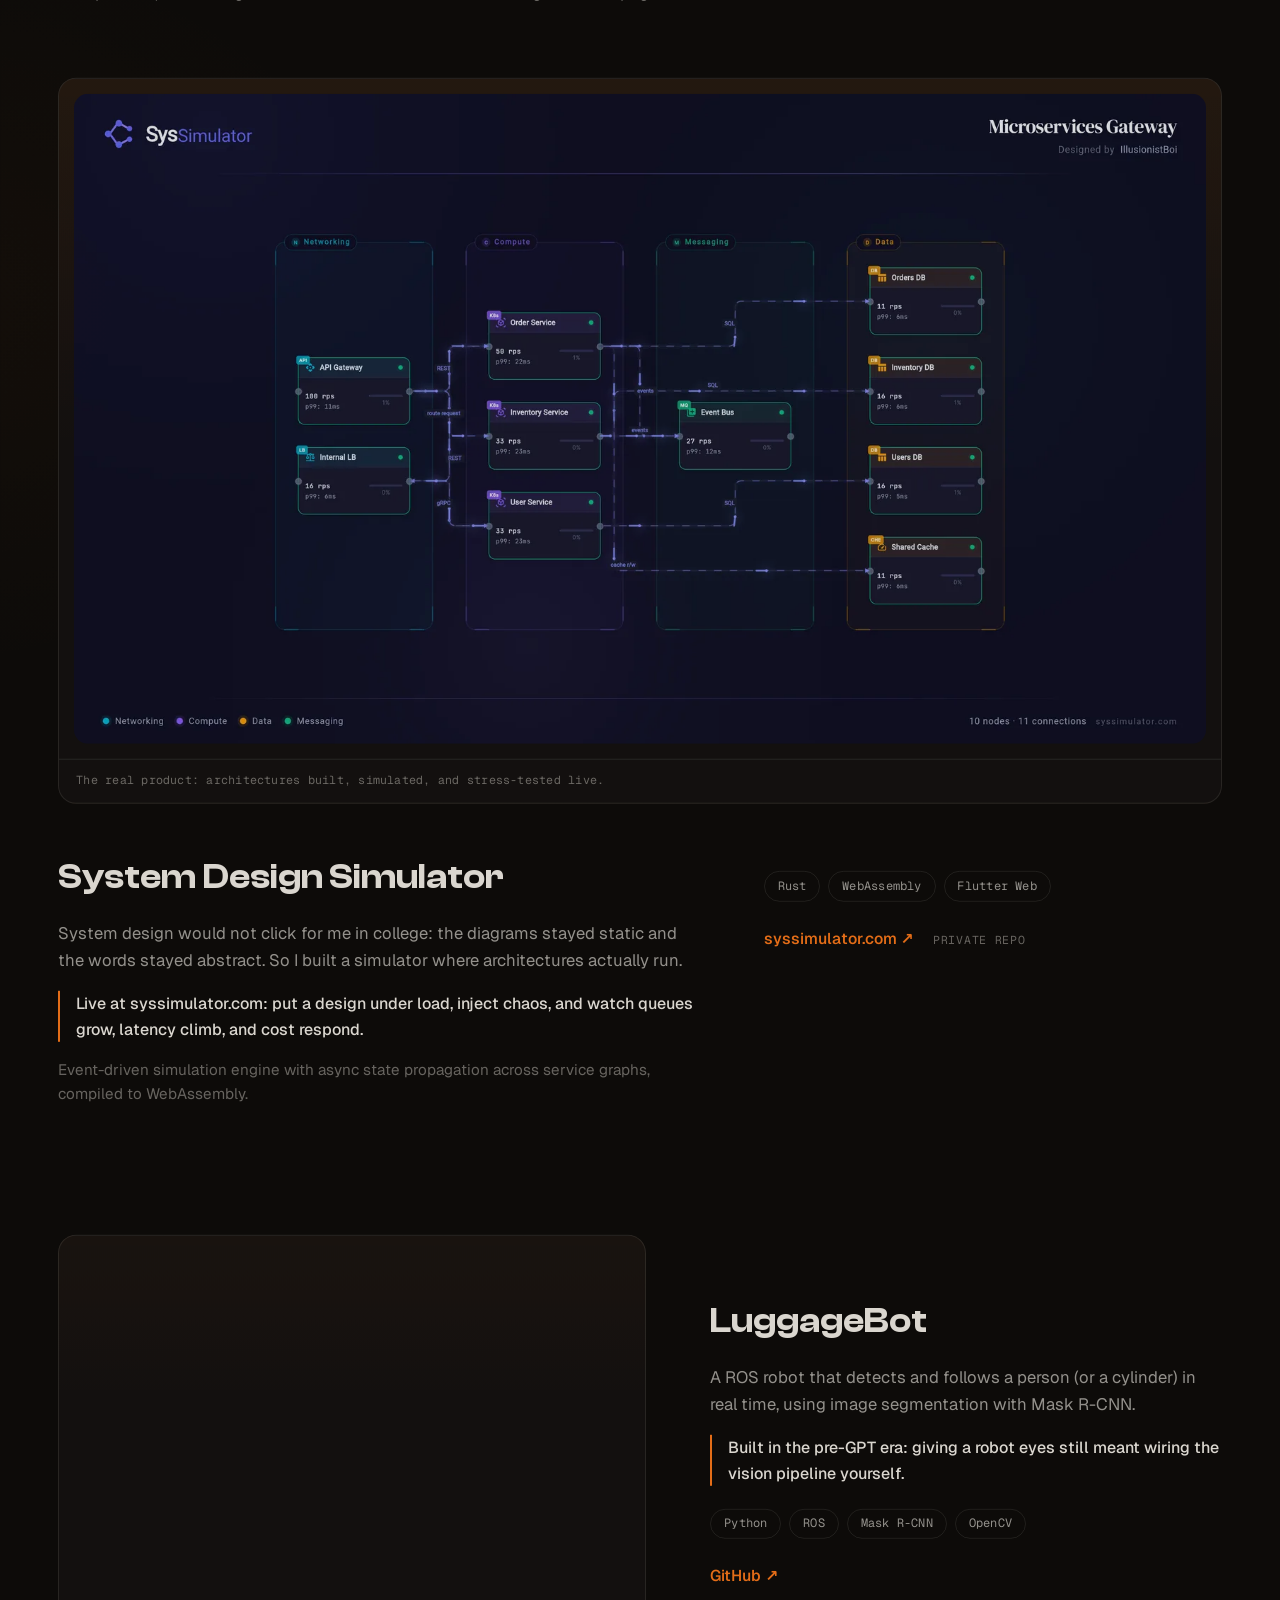
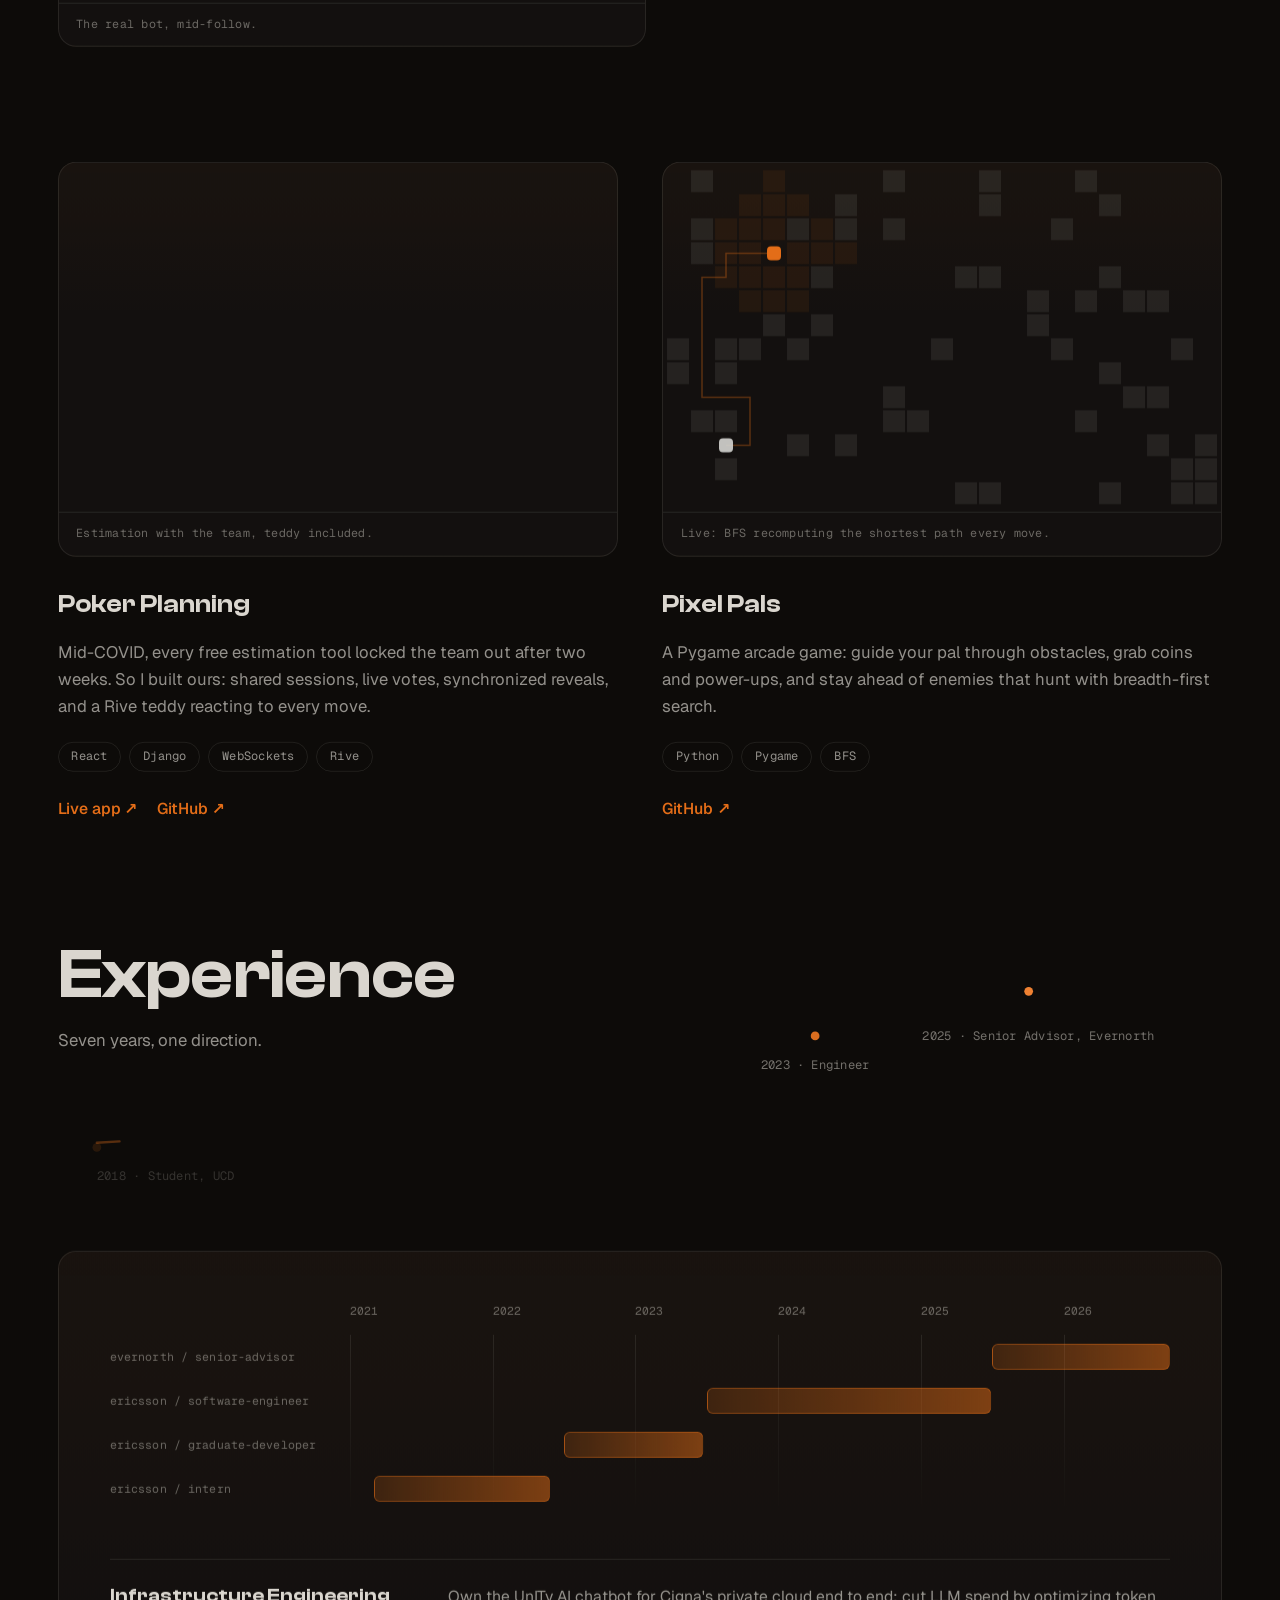
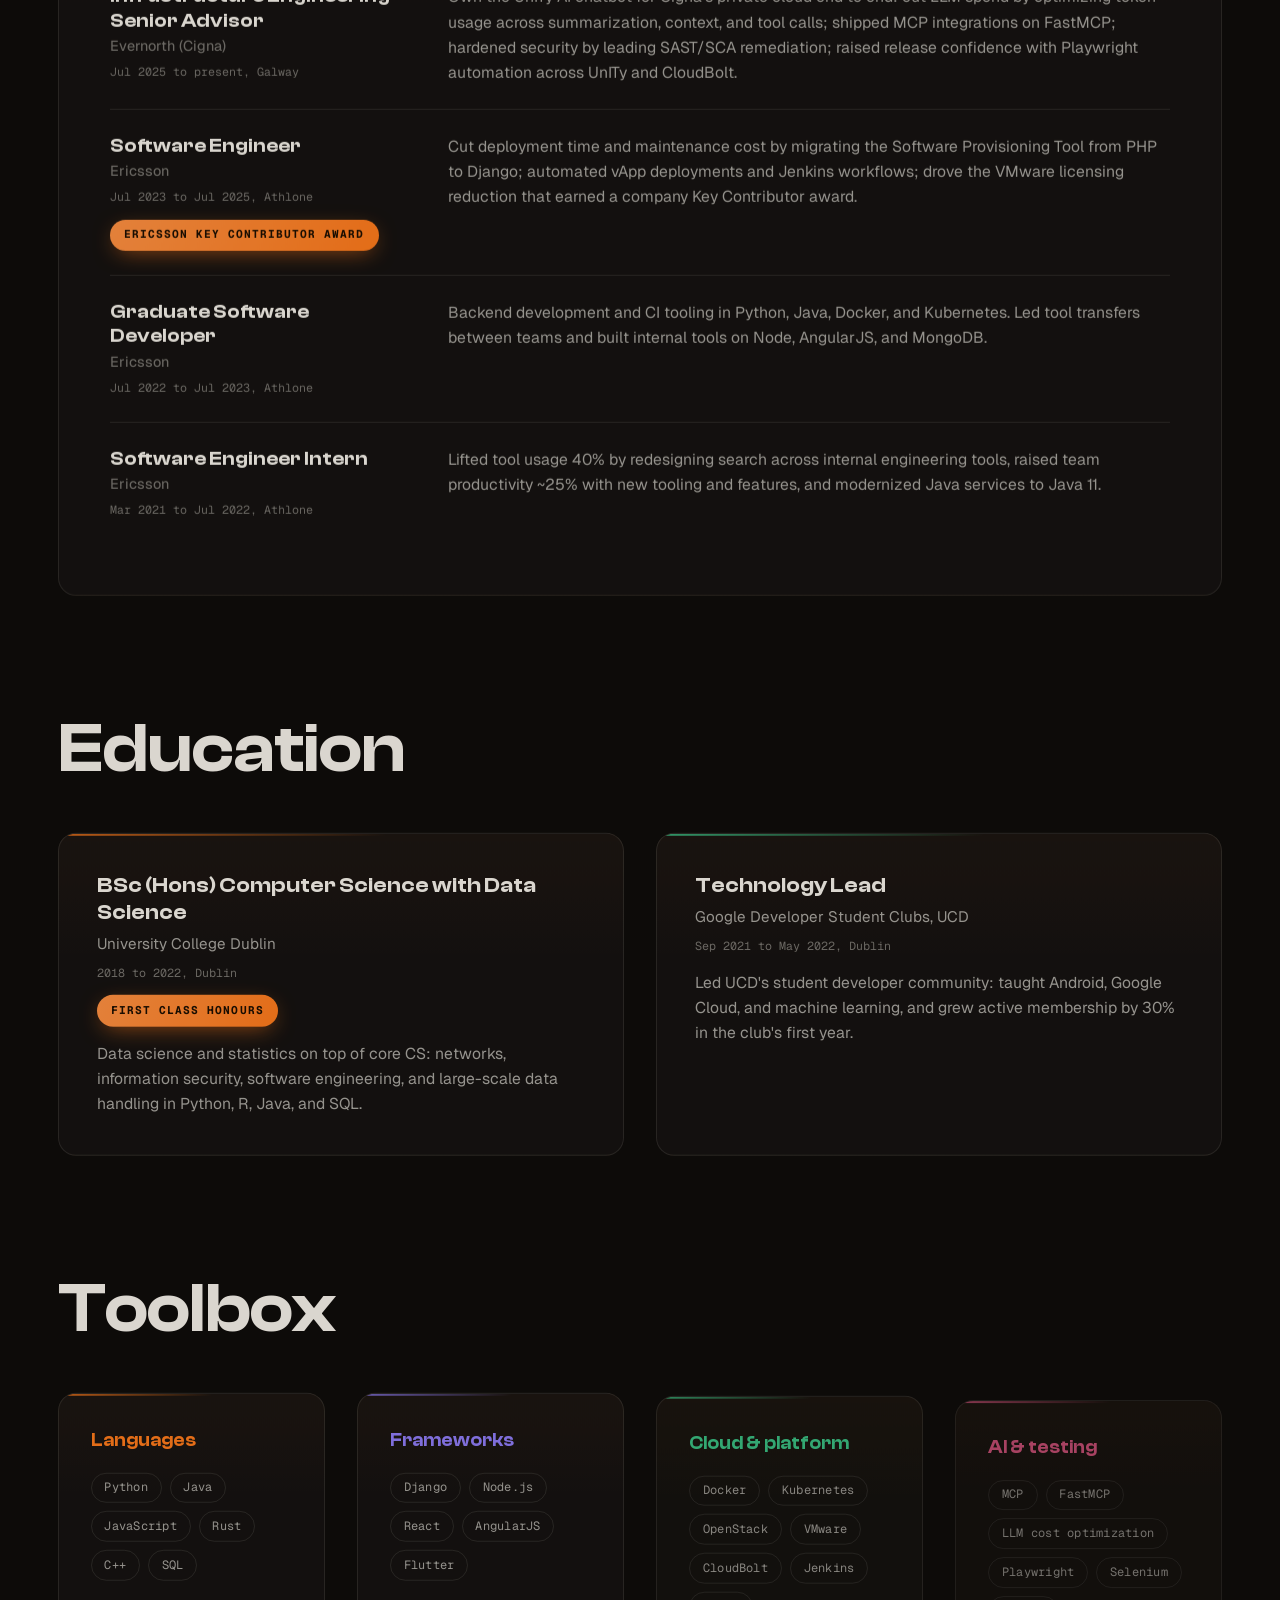
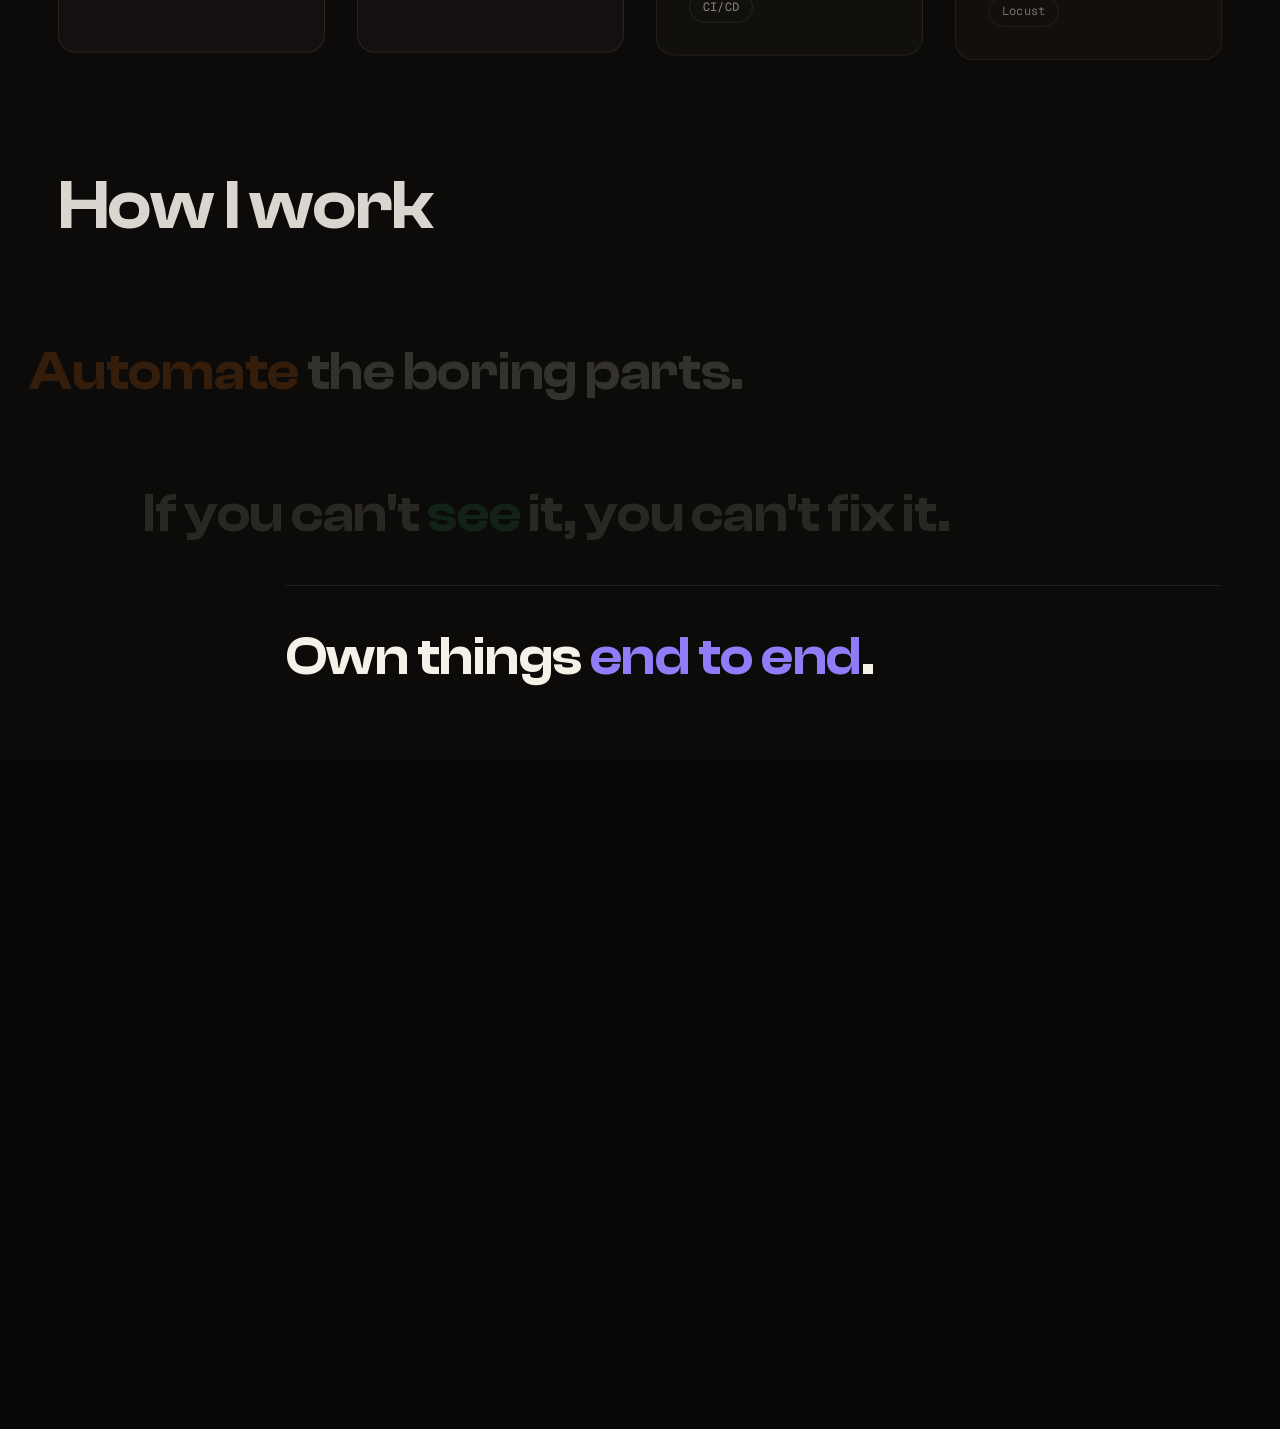
==== commit 663c1ba7: "v7: softer intro closer, SysSimulator product video, discoverable copy "Let's get you in." now settl" ====
--- a/index.html
+++ b/index.html
@@ -113,12 +113,9 @@
          <article class="feature" data-reveal>
             <div class="feature-media panel spotlight">
                <div class="media-frame">
-                  <picture>
-                     <source srcset="./assets/syssimulator.webp" type="image/webp" />
-                     <img src="./assets/syssimulator.jpg" alt="SysSimulator: a multi-agent supervisor architecture running under simulated load, with live RPS, p99 latency, and per-component metrics" width="1600" height="918" loading="lazy" />
-                  </picture>
-               </div>
-               <p class="demo-caption">A multi-agent supervisor blueprint under simulated load: live RPS, p99 latency, and tradeoffs per component.</p>
+                  <video src="./assets/syssimulator.mp4" poster="./assets/syssimulator.webp" autoplay muted loop playsinline preload="metadata" width="1600" height="742" aria-label="SysSimulator in action: building a multi-agent architecture and running it under simulated load with live RPS and p99 latency"></video>
+               </div>
+               <p class="demo-caption">The real product: architectures built, simulated, and stress-tested live.</p>
             </div>
             <div class="feature-info">
                <div class="project-body">
@@ -170,6 +167,7 @@
                      <li>React</li><li>Django</li><li>WebSockets</li><li>Rive</li>
                   </ul>
                   <p class="project-links">
+                     <a href="https://my-app-tau-seven-25.vercel.app/" target="_blank" rel="noopener noreferrer">Live app <span aria-hidden="true">&#8599;</span></a>
                      <a href="https://github.com/IllusionistBoi/my-app" target="_blank" rel="noopener noreferrer">GitHub <span aria-hidden="true">&#8599;</span></a>
                   </p>
                </div>
--- a/css/styles.css
+++ b/css/styles.css
@@ -700,7 +700,8 @@
    position: relative;
 }
 
-.feature-media img {
+.feature-media img,
+.feature-media video {
    display: block;
    width: 100%;
    height: auto;
@@ -713,7 +714,8 @@
    background: linear-gradient(180deg, rgba(255, 122, 26, 0.05), transparent 55%);
 }
 
-.feature-media:hover img { transform: scale(1.012); }
+.feature-media:hover img,
+.feature-media:hover video { transform: scale(1.012); }
 
 .demo-caption {
    font-family: var(--mono);
@@ -1229,7 +1231,8 @@
    transition: color var(--t-fast);
 }
 
-.email-hint.is-copied { color: var(--accent); }
+.email-hint.is-copied,
+.email-hint.is-hot { color: var(--accent); }
 
 .email-burst {
    position: absolute;
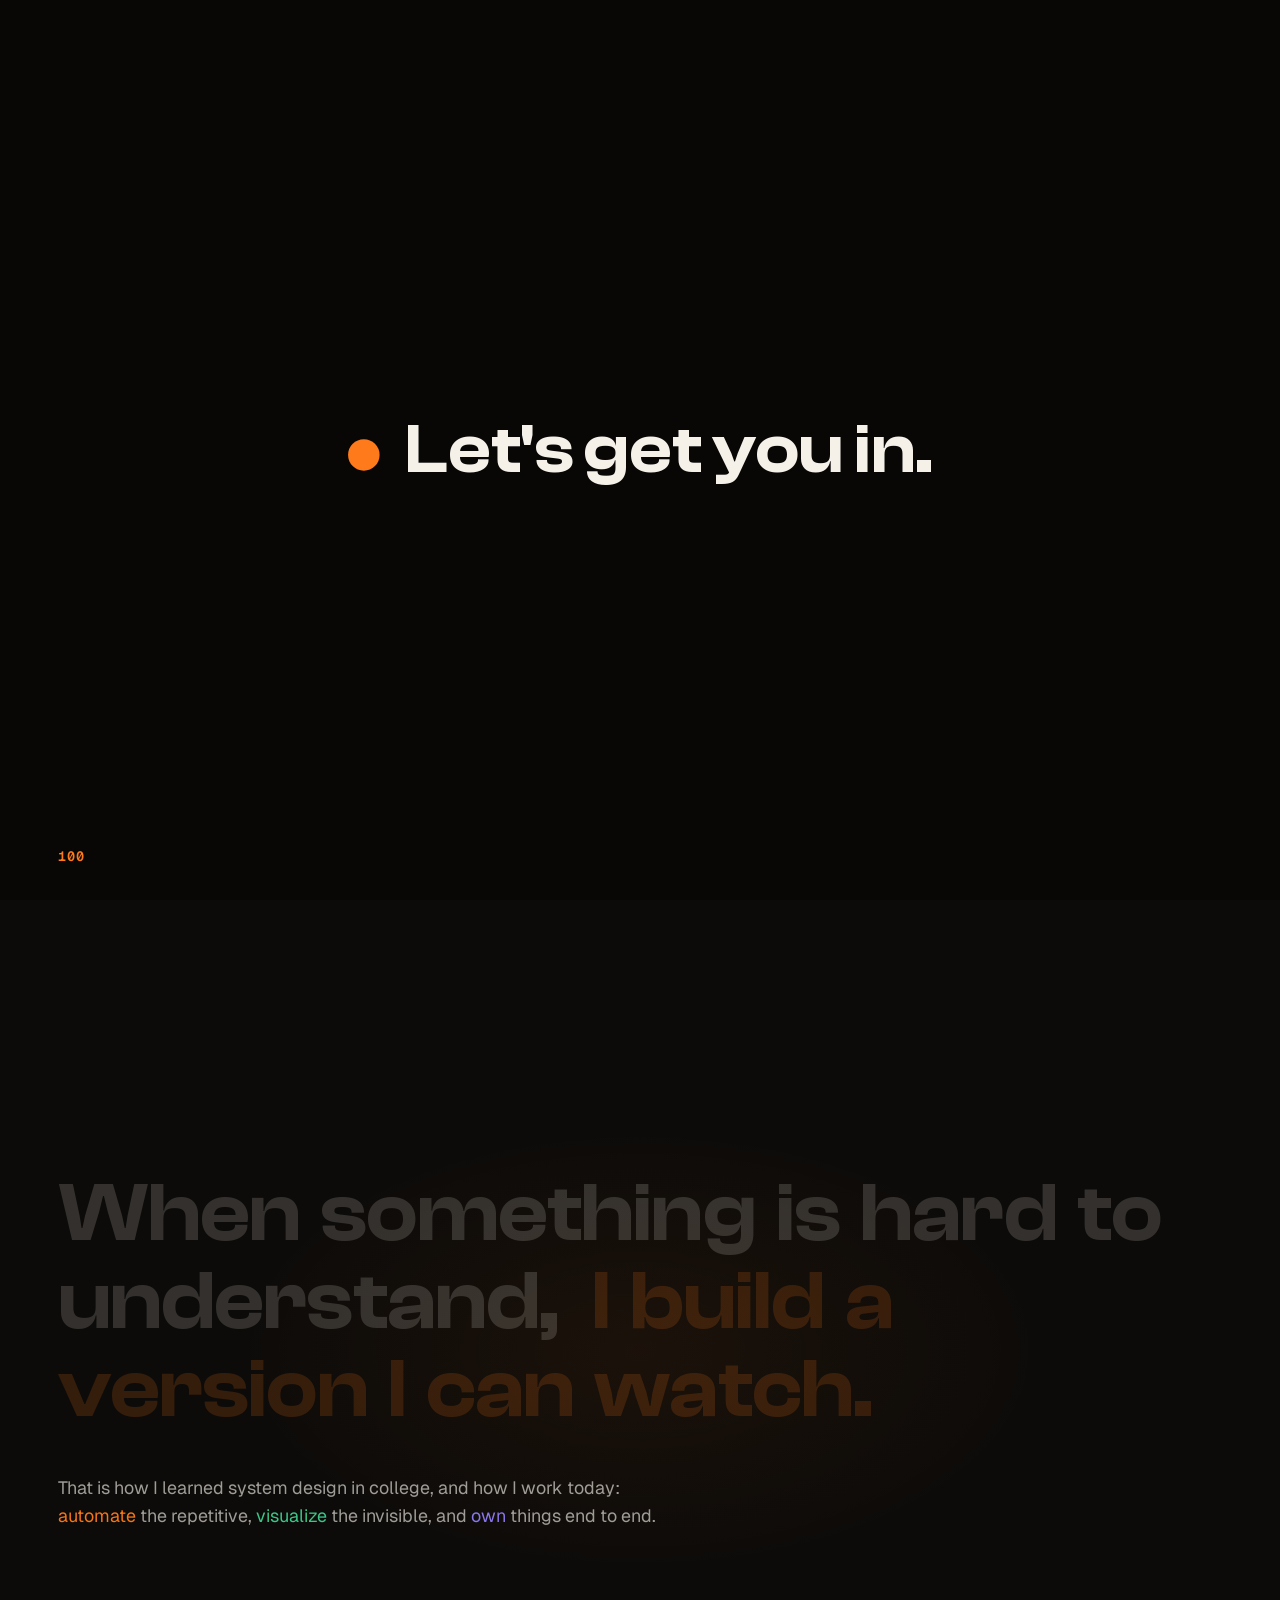
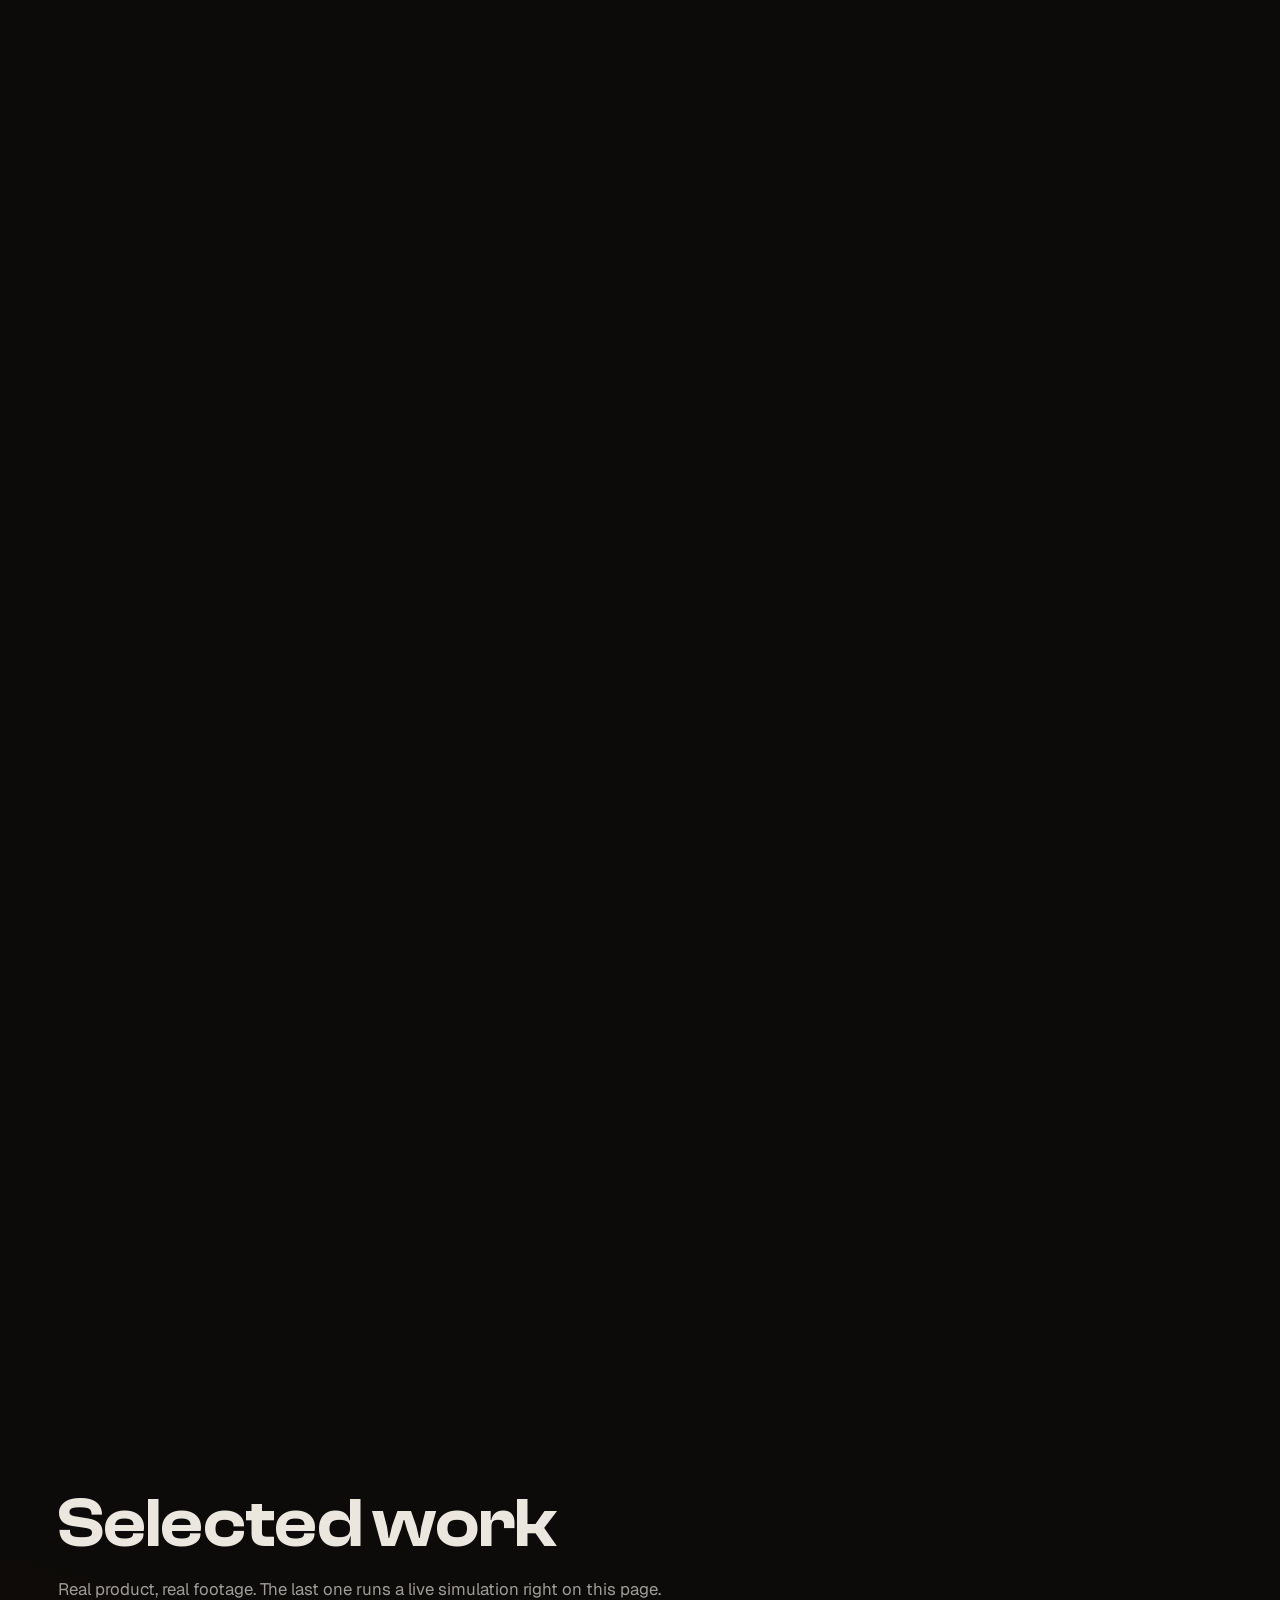
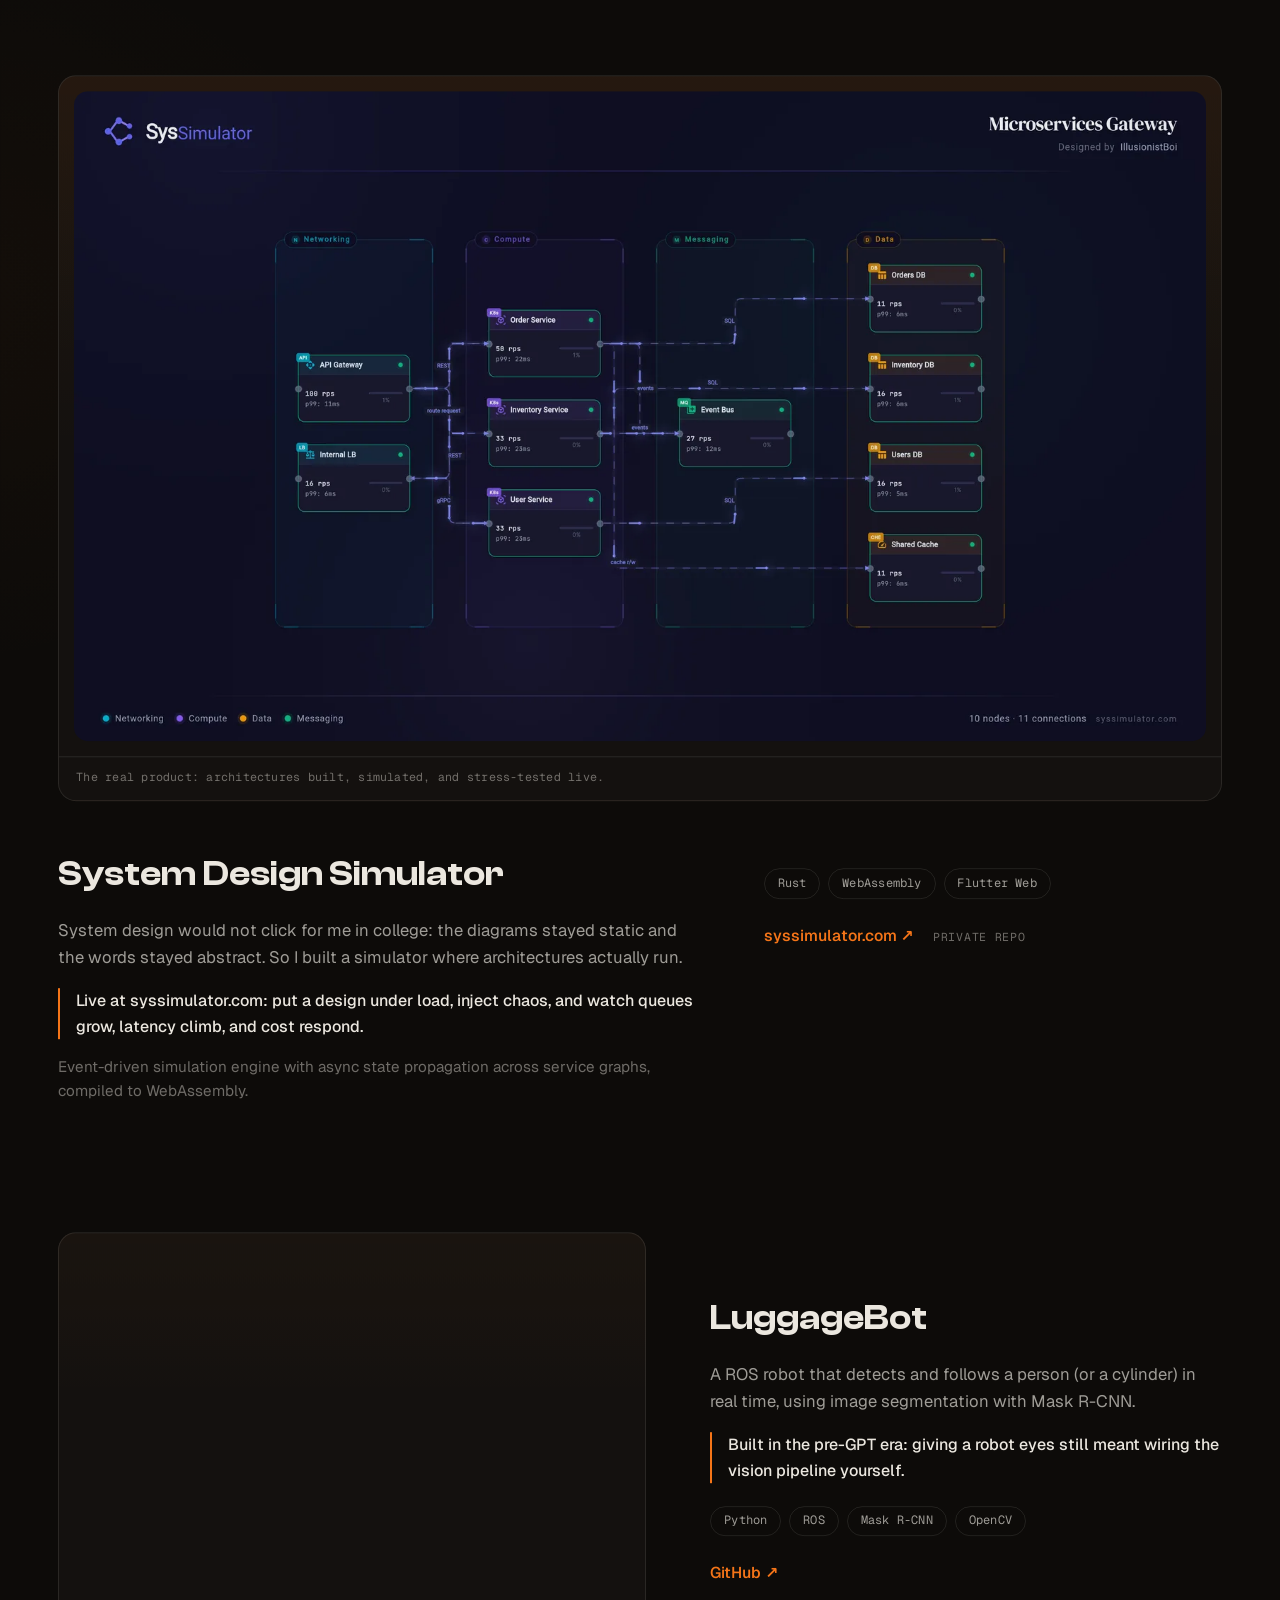
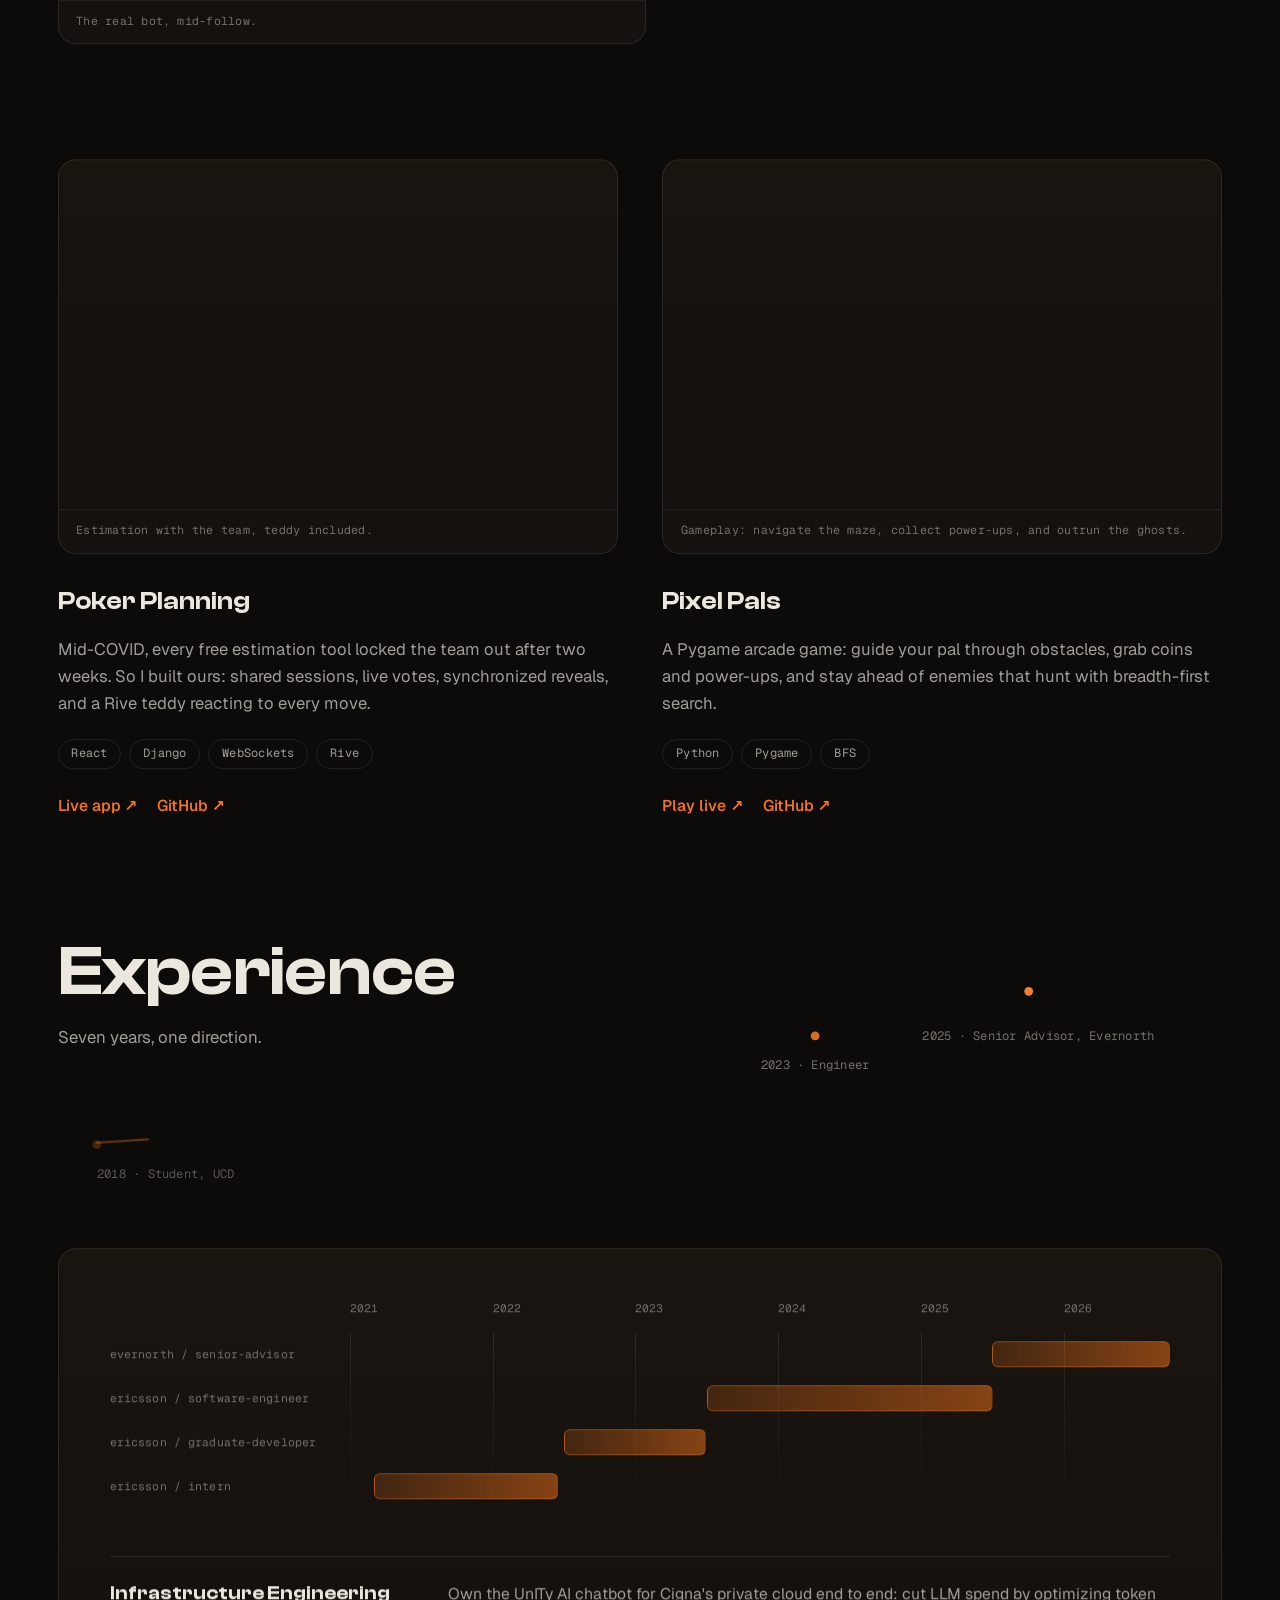
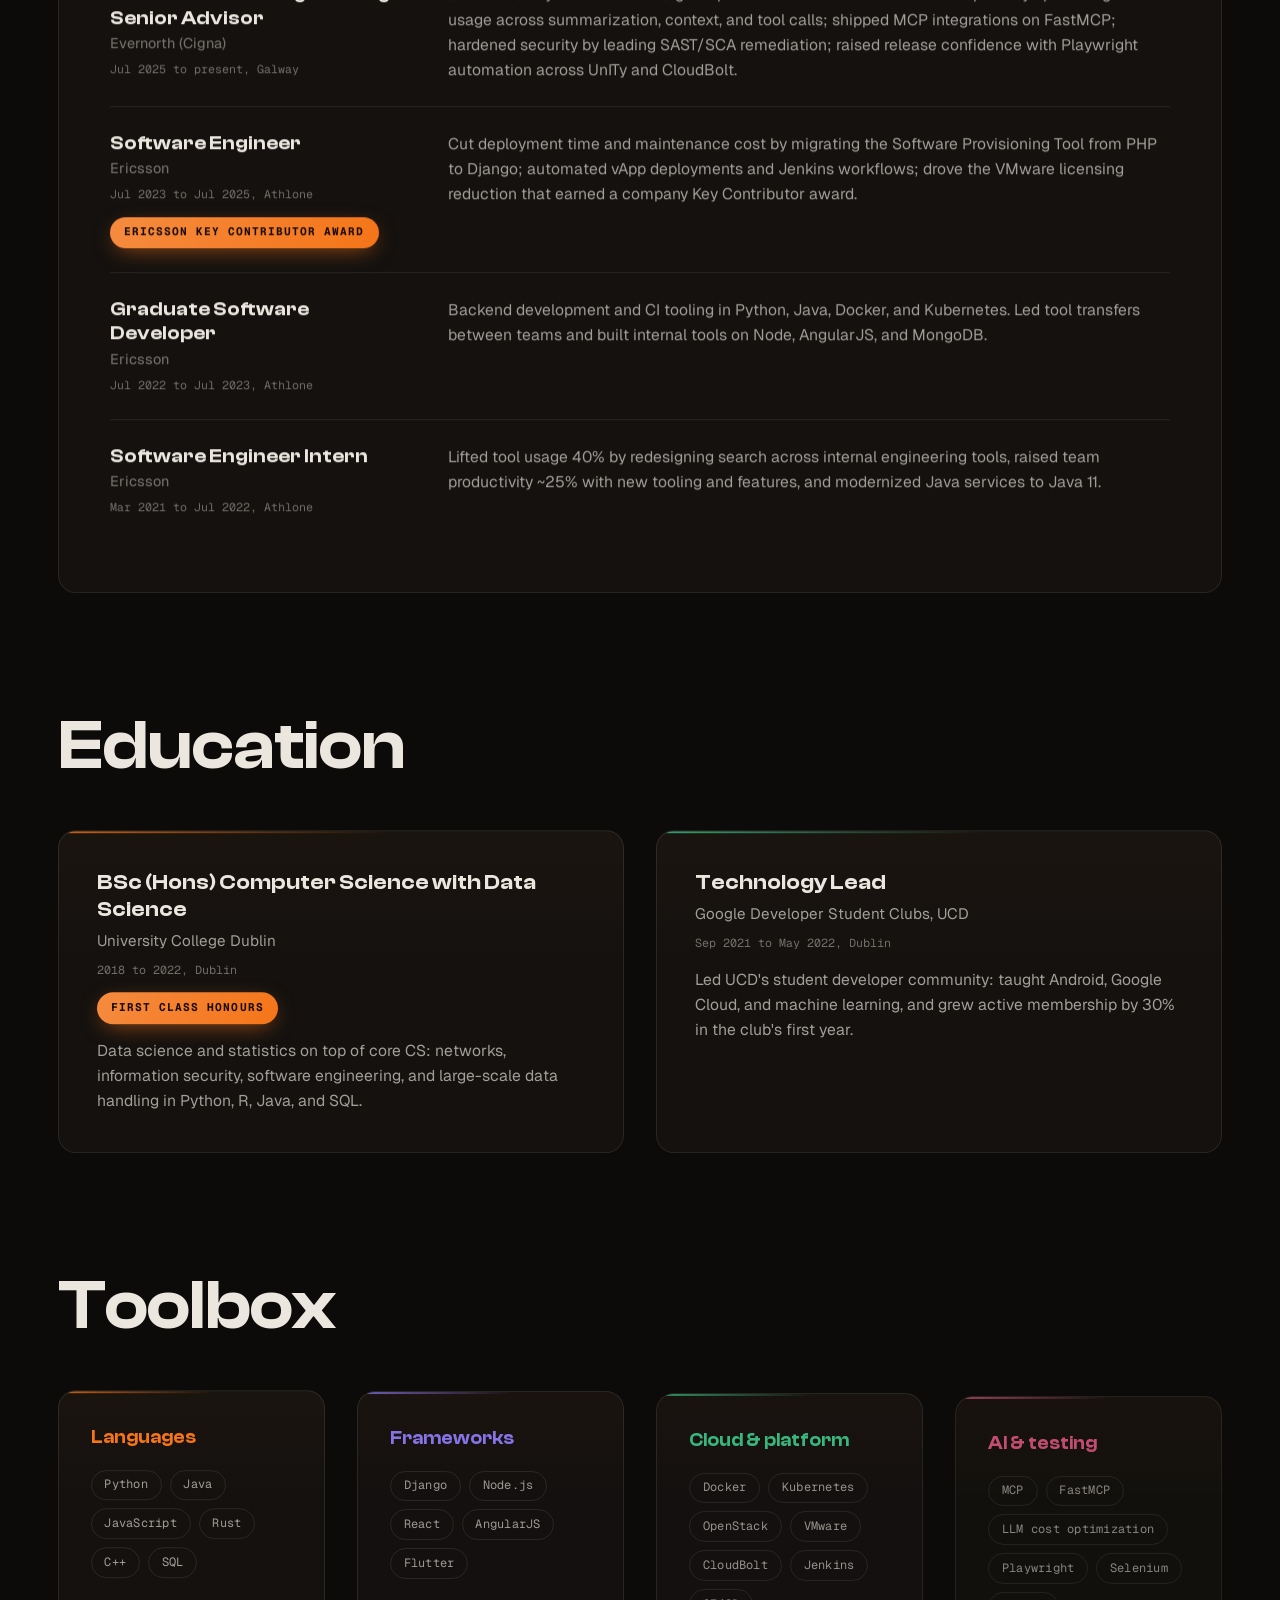
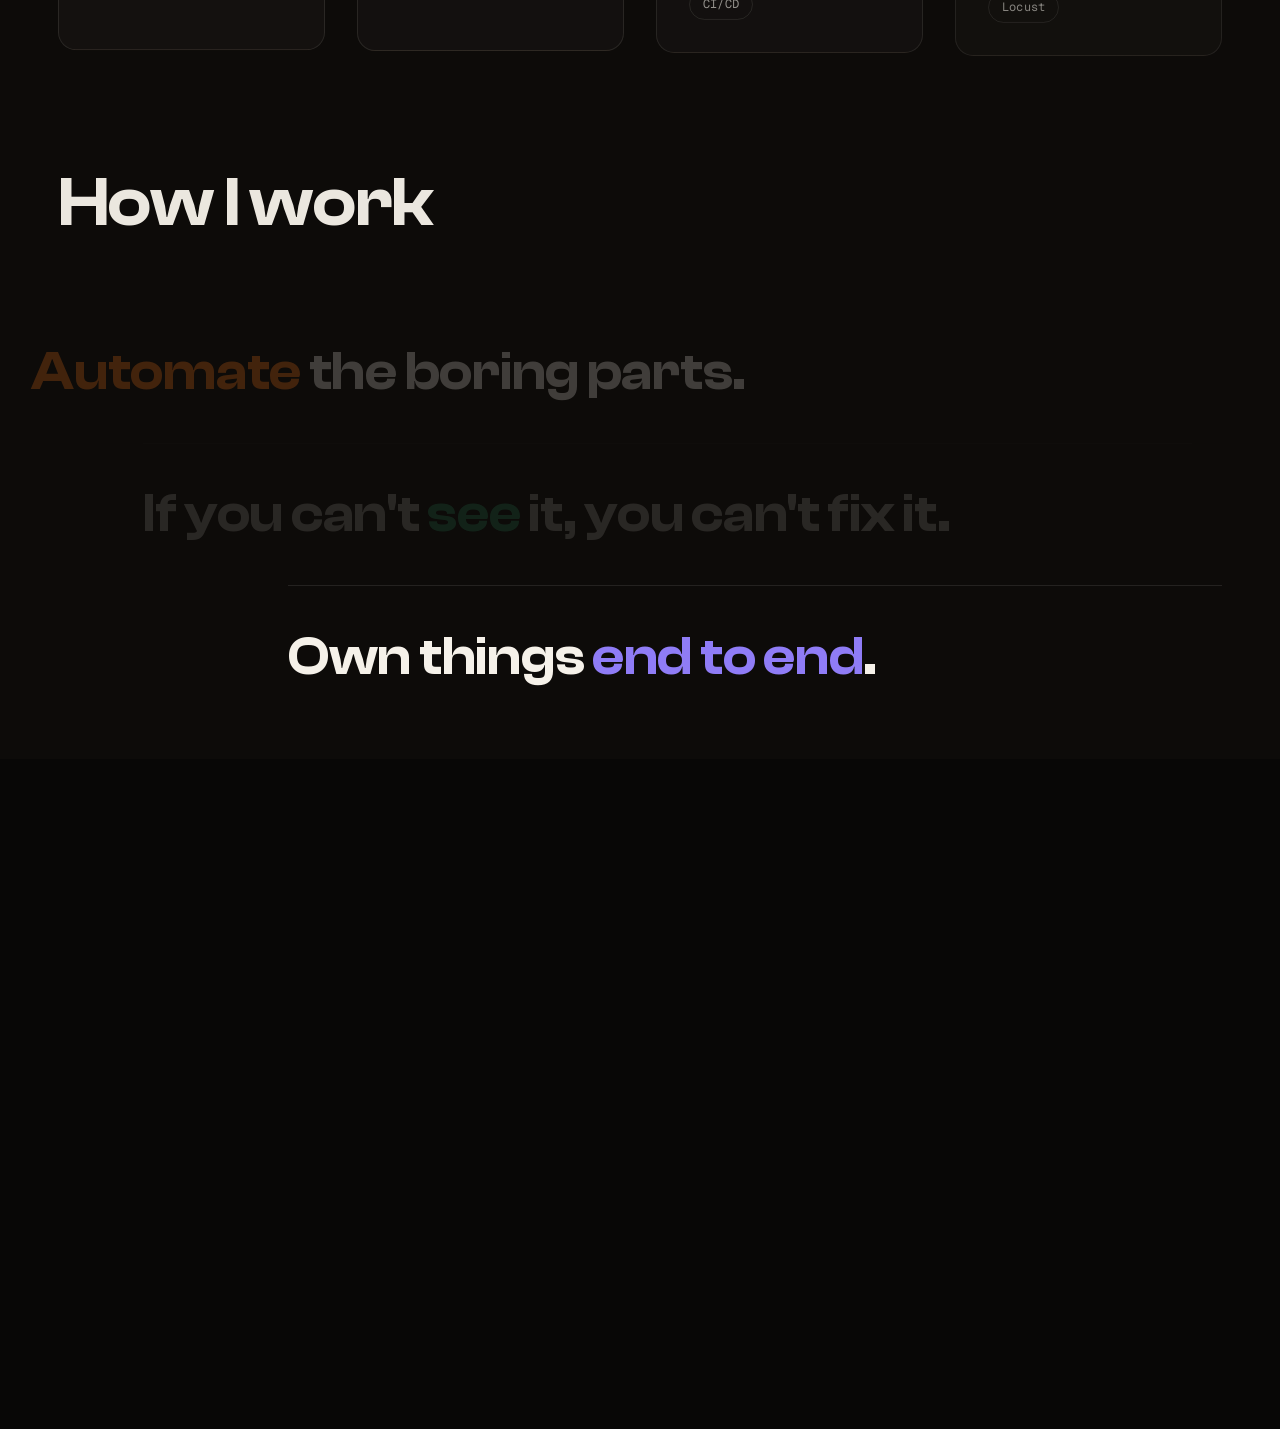
==== commit 4cd0fb3f: "Add Pixel Pals gameplay video" ====
--- a/index.html
+++ b/index.html
@@ -175,8 +175,8 @@
 
             <article class="project-card" data-reveal>
                <div class="project-media panel spotlight">
-                  <canvas data-demo="bfs" aria-label="Animation of an enemy using breadth-first search to chase a player through a maze"></canvas>
-                  <p class="demo-caption">Live: BFS recomputing the shortest path every move.</p>
+                  <video src="./assets/gamplay.mp4" autoplay muted loop playsinline preload="metadata" aria-label="Pixel Pals gameplay showing the player navigating the arcade maze"></video>
+                  <p class="demo-caption">Gameplay: navigate the maze, collect power-ups, and outrun the ghosts.</p>
                </div>
                <div class="project-body">
                   <h3>Pixel Pals</h3>
@@ -185,6 +185,7 @@
                      <li>Python</li><li>Pygame</li><li>BFS</li>
                   </ul>
                   <p class="project-links">
+                     <a href="https://pixel-pals-eight.vercel.app/" target="_blank" rel="noopener noreferrer">Play live <span aria-hidden="true">&#8599;</span></a>
                      <a href="https://github.com/IllusionistBoi/Pixel-Pals" target="_blank" rel="noopener noreferrer">GitHub <span aria-hidden="true">&#8599;</span></a>
                   </p>
                </div>
--- a/css/styles.css
+++ b/css/styles.css
@@ -824,6 +824,7 @@
 .project-row-flip .project-body { order: 1; }
 
 /* one frame for every project asset: uniform 16:10, cover-cropped */
+.project-media img,
 .project-media video,
 .project-media canvas {
    display: block;
@@ -1265,10 +1266,17 @@
    -webkit-text-fill-color: transparent;
 }
 
-@media (min-width: 861px) and (max-height: 780px) {
-   .footer-wordmark { font-size: clamp(2.6rem, 8.5vw, 7.5rem); }
-   .contact-inner { padding-top: 2.6rem; }
-}
+/* applied from main.js whenever the footer would not fit under the nav
+   at max scroll (measured, not breakpoint-guessed) */
+.contact-compact .contact-inner { padding-top: 2.4rem; padding-bottom: 1.6rem; }
+.contact-compact h2 { font-size: clamp(2.1rem, 4vw, 3.4rem); }
+.contact-compact .contact-email { margin-top: 1.6rem; }
+.contact-compact .contact-links { margin-top: 1.4rem; }
+.contact-compact .footer-wordmark {
+   font-size: clamp(2.4rem, 7.5vw, 7rem);
+   margin-top: 1.6rem;
+}
+.contact-compact .footer-meta { margin-top: 1rem; padding-top: 1rem; }
 
 .footer-meta {
    display: flex;
